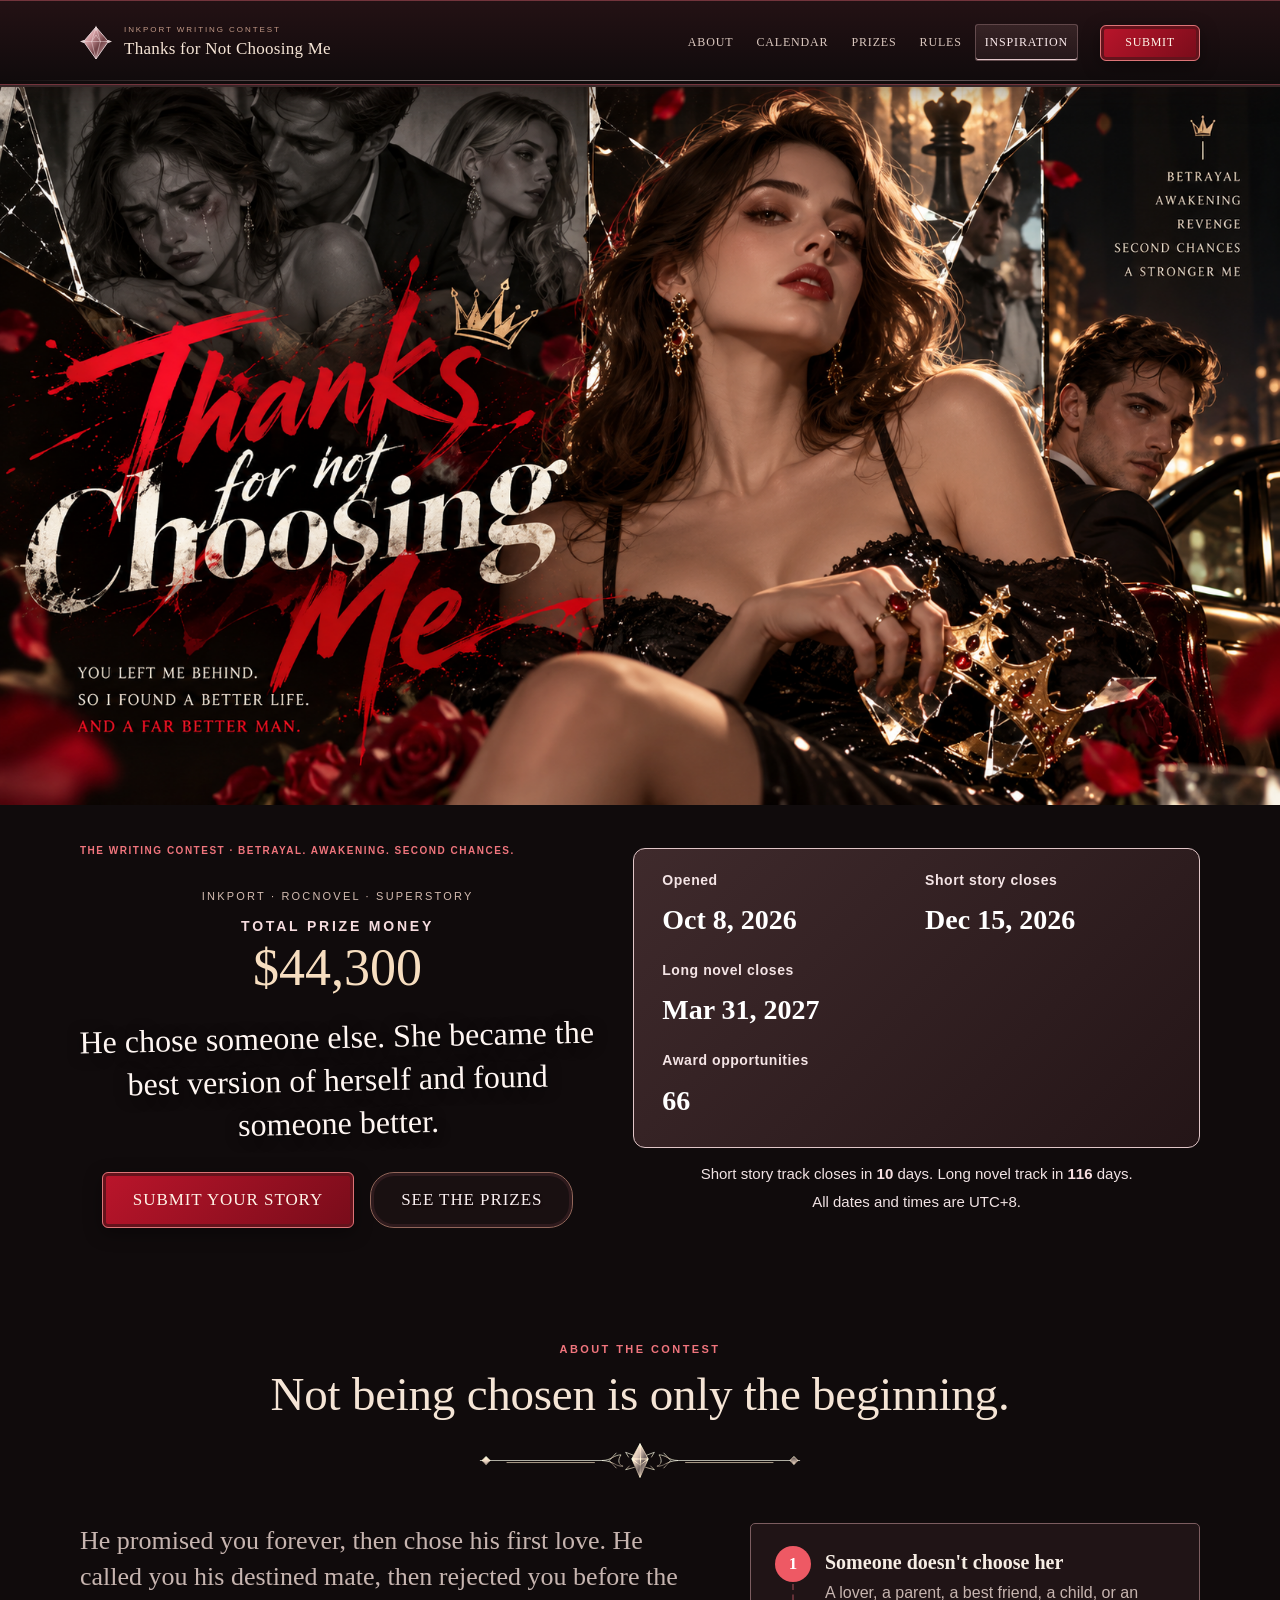
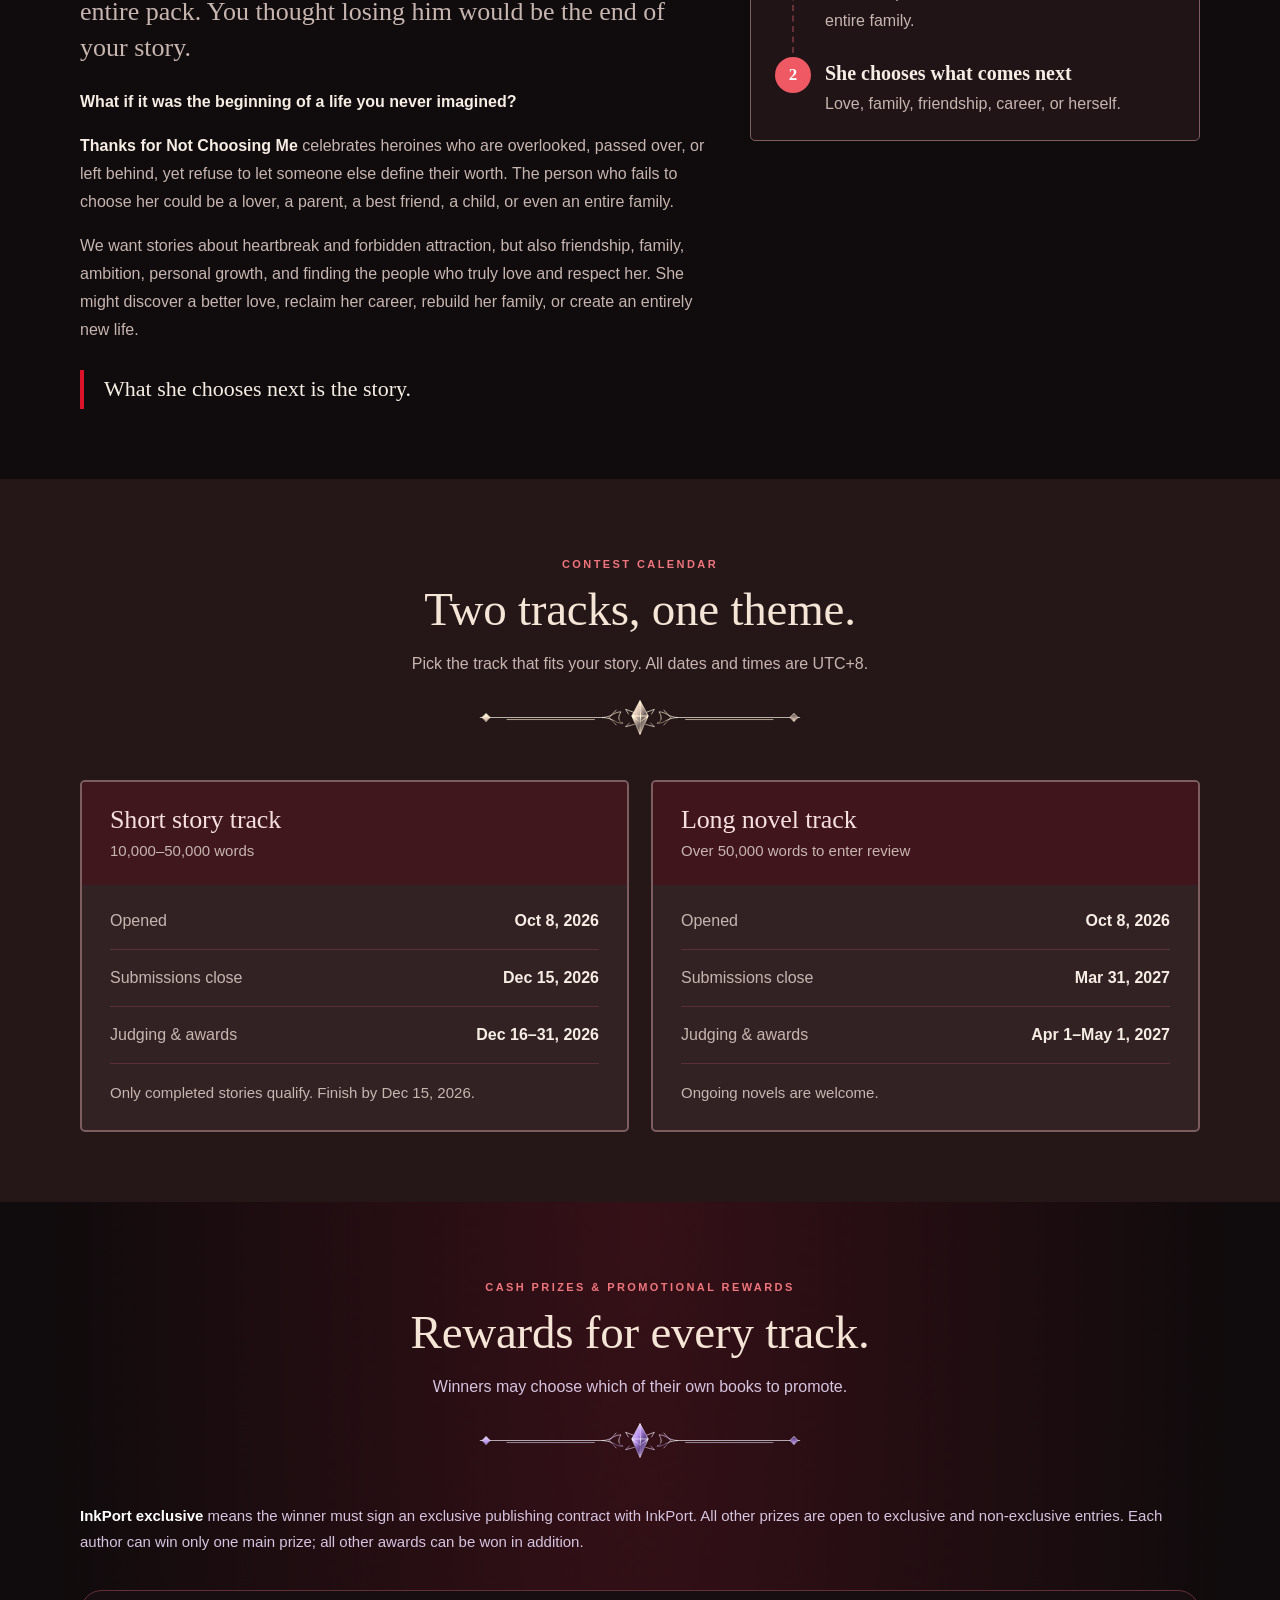
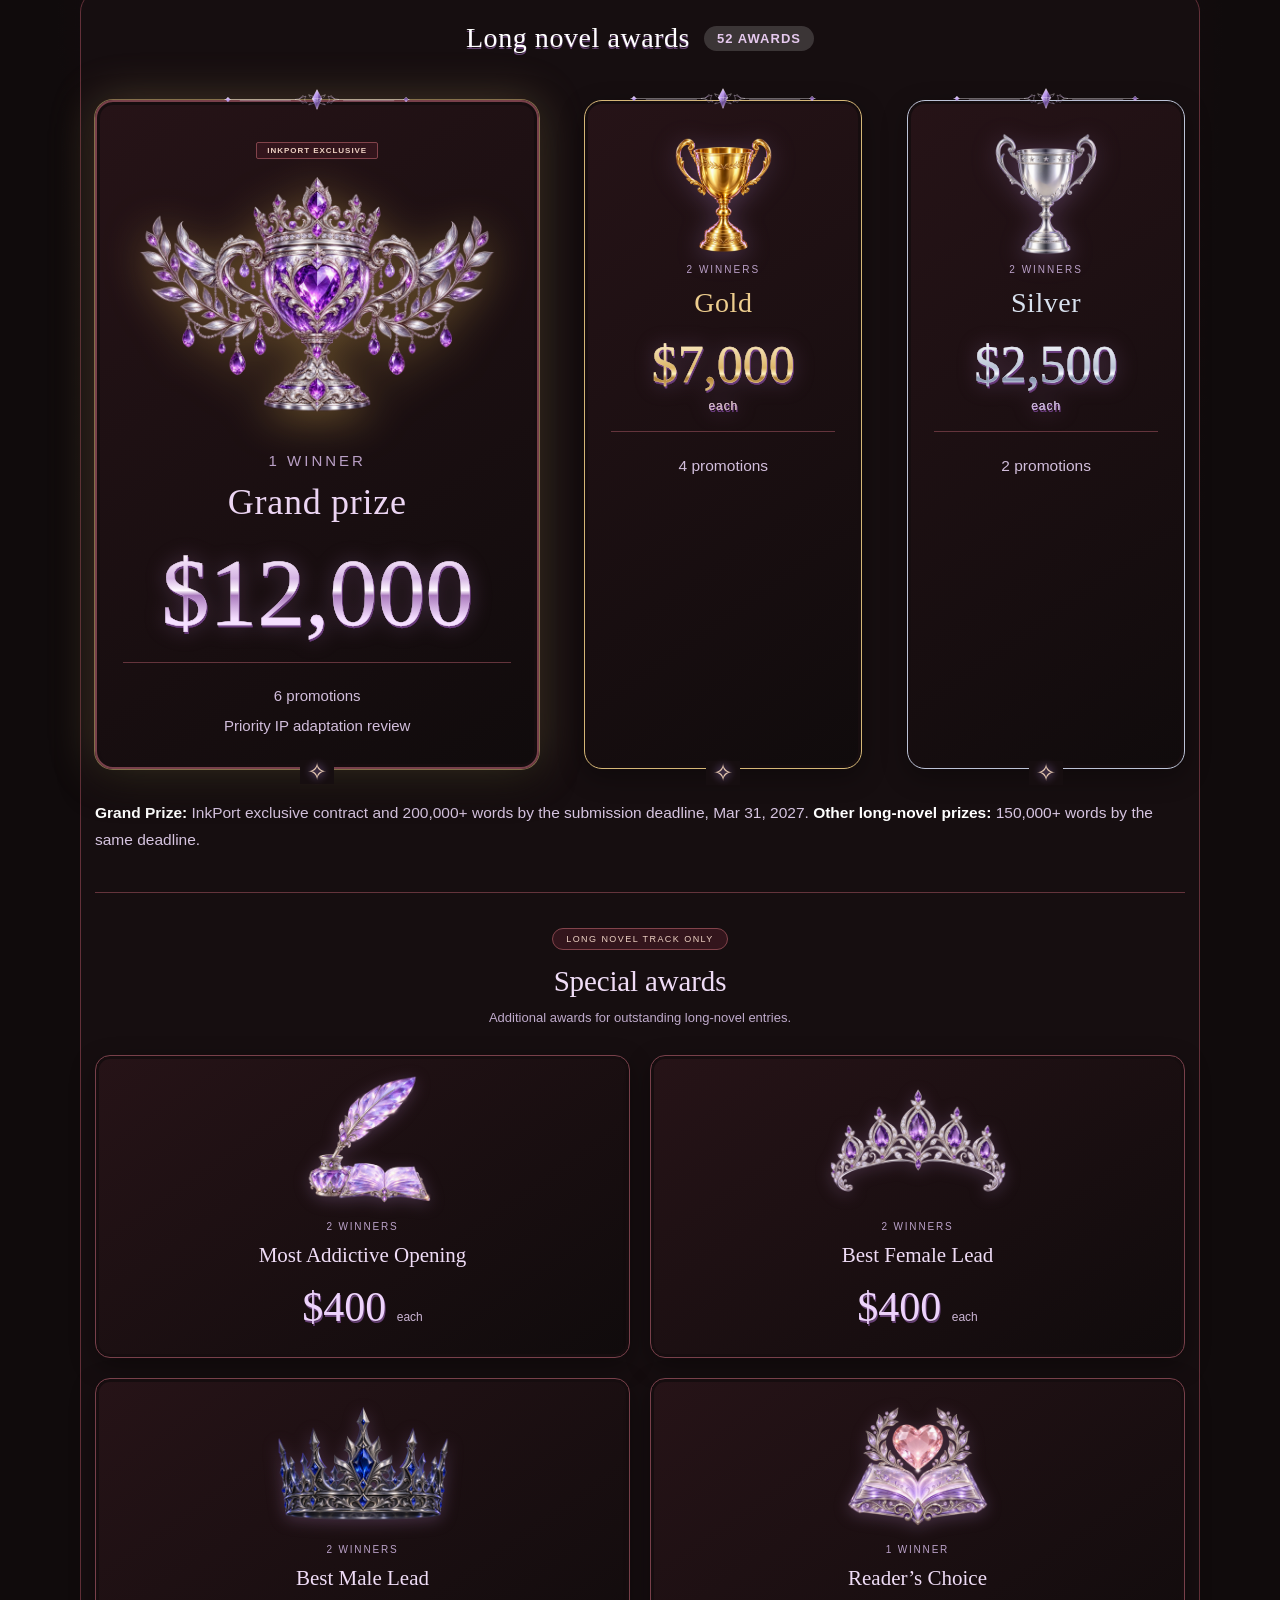
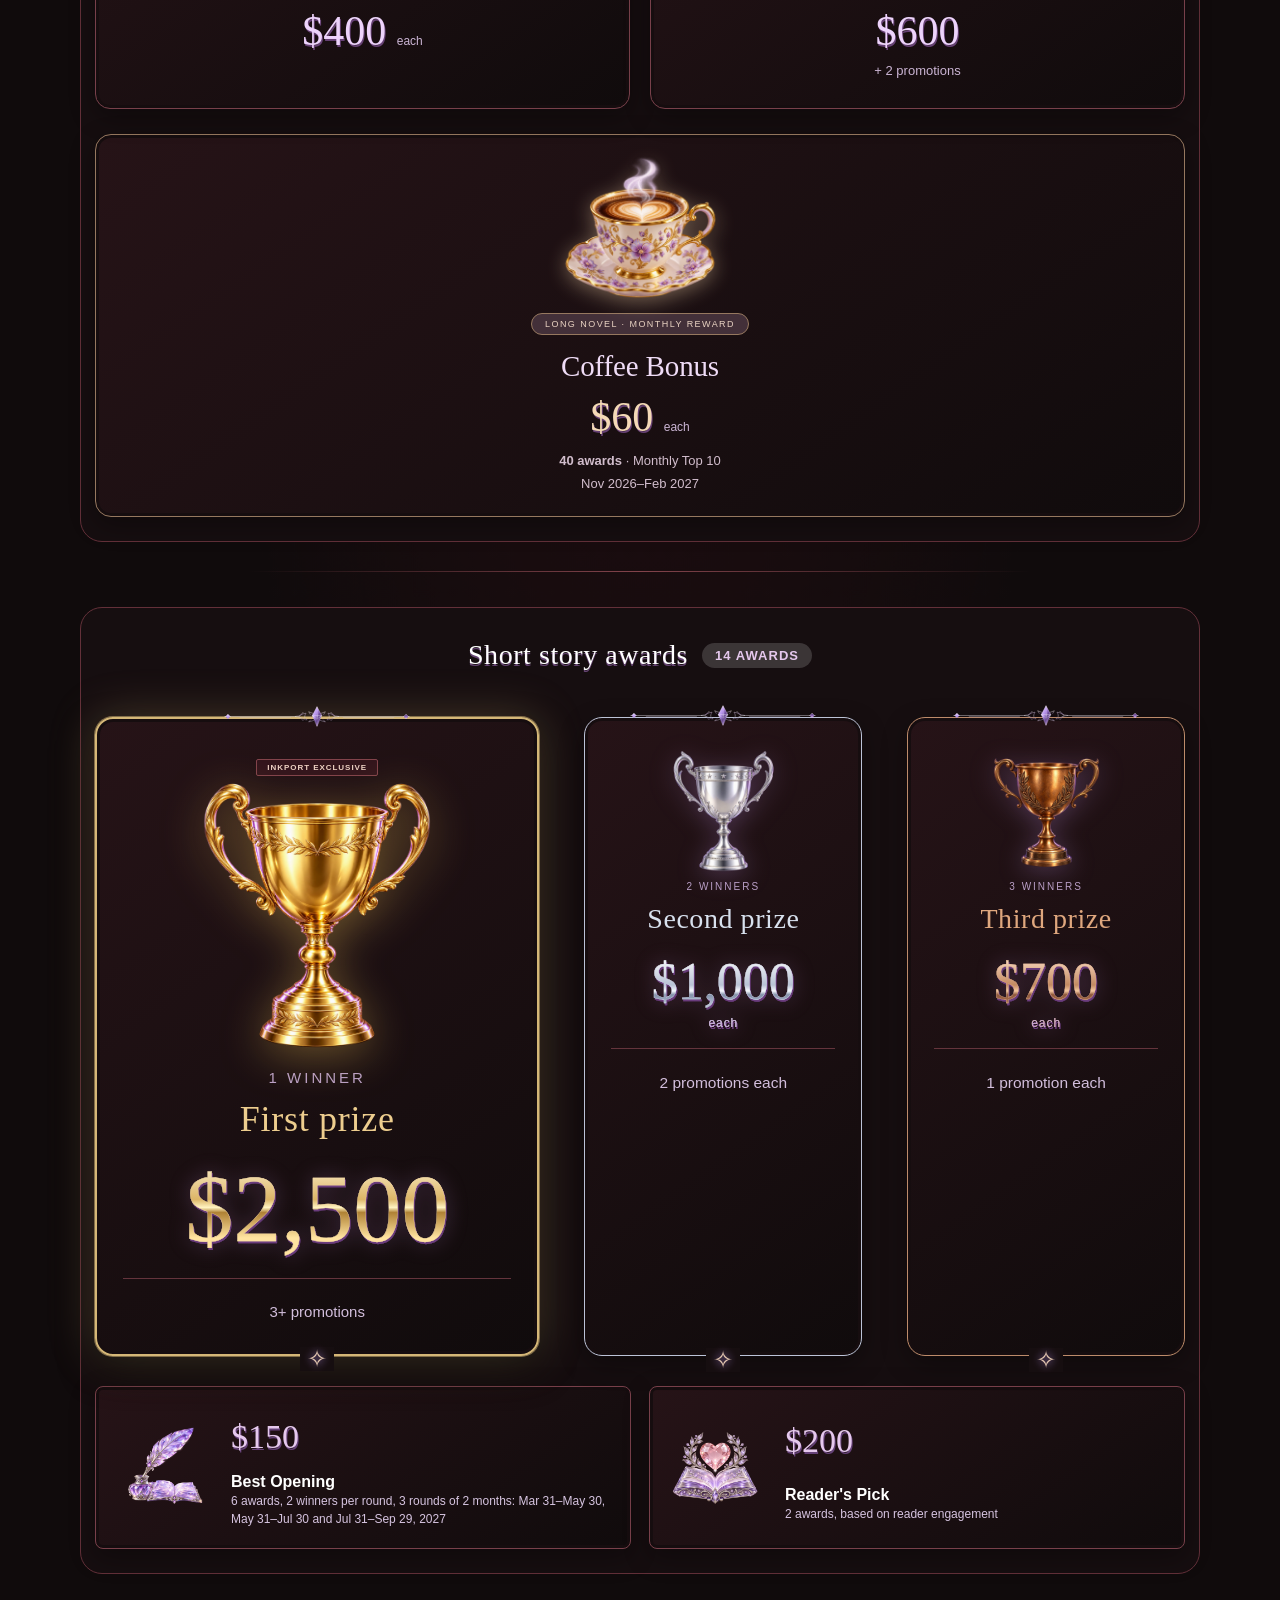
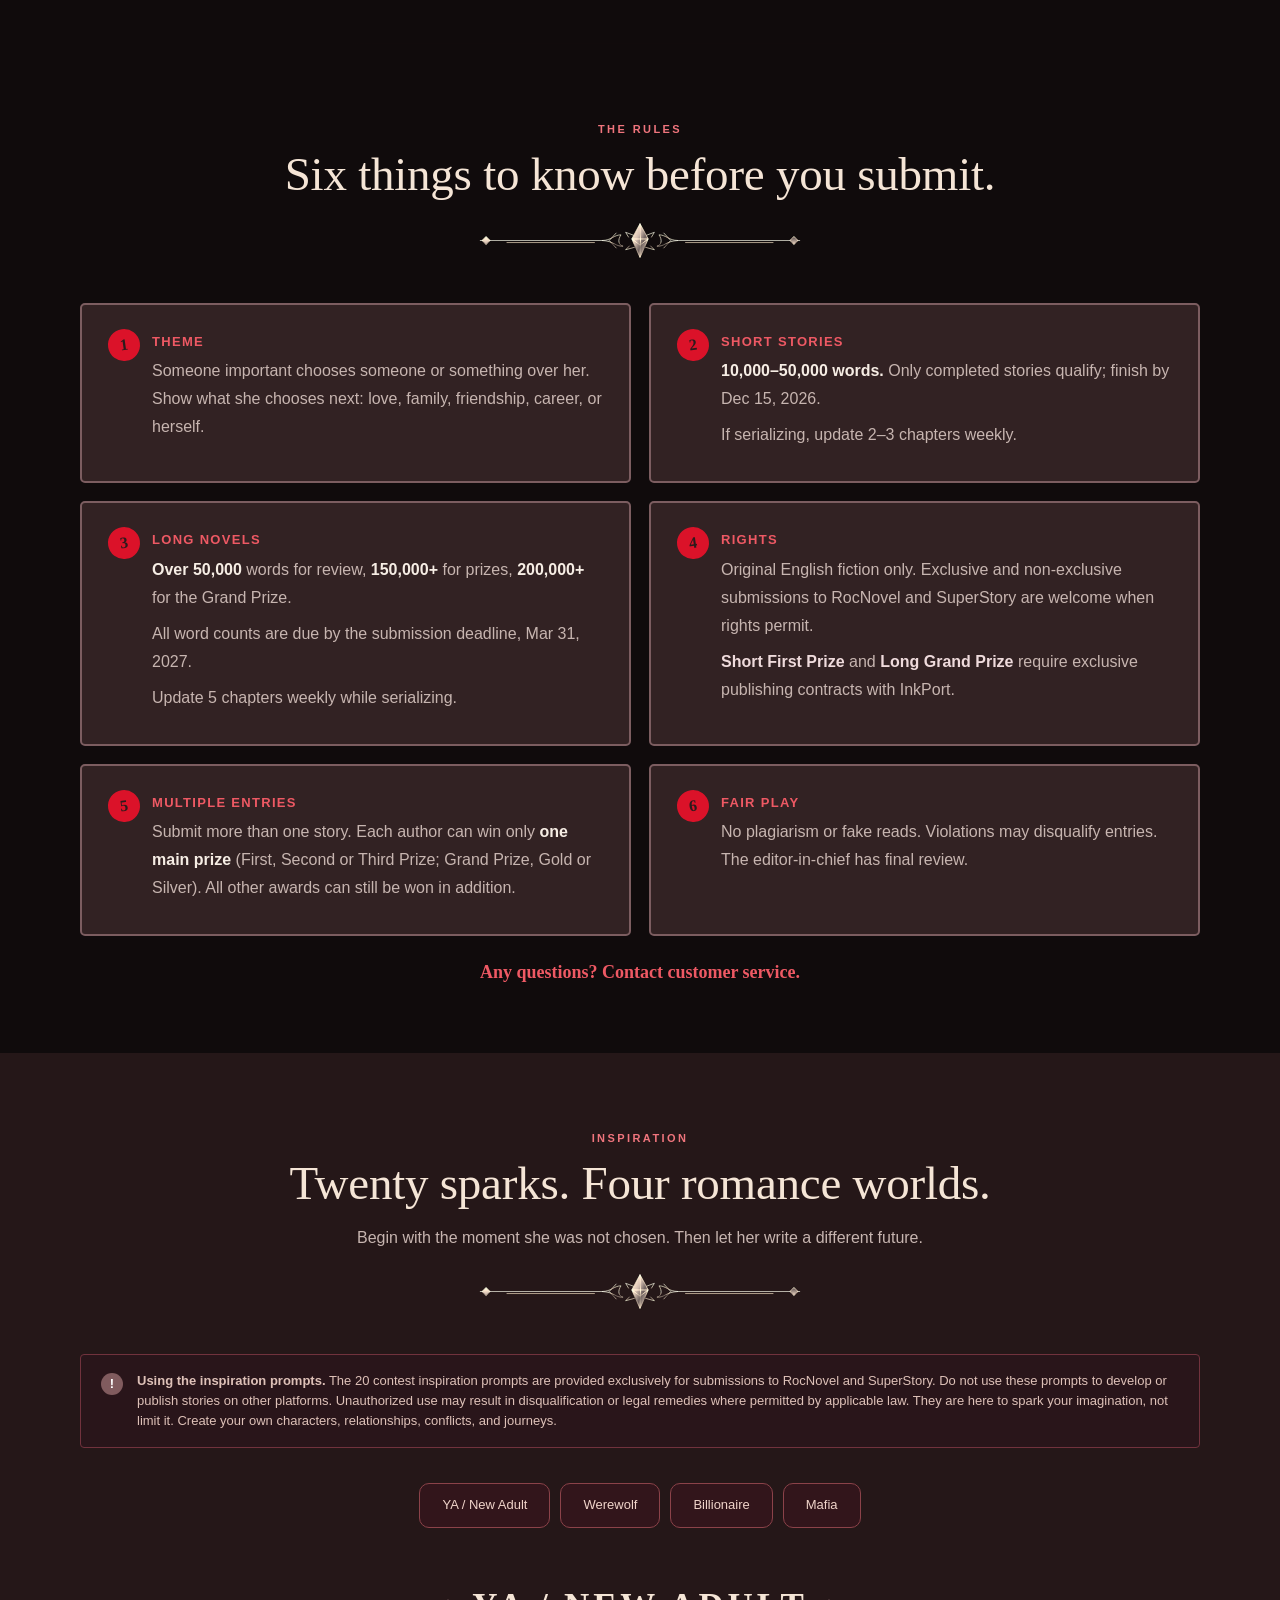
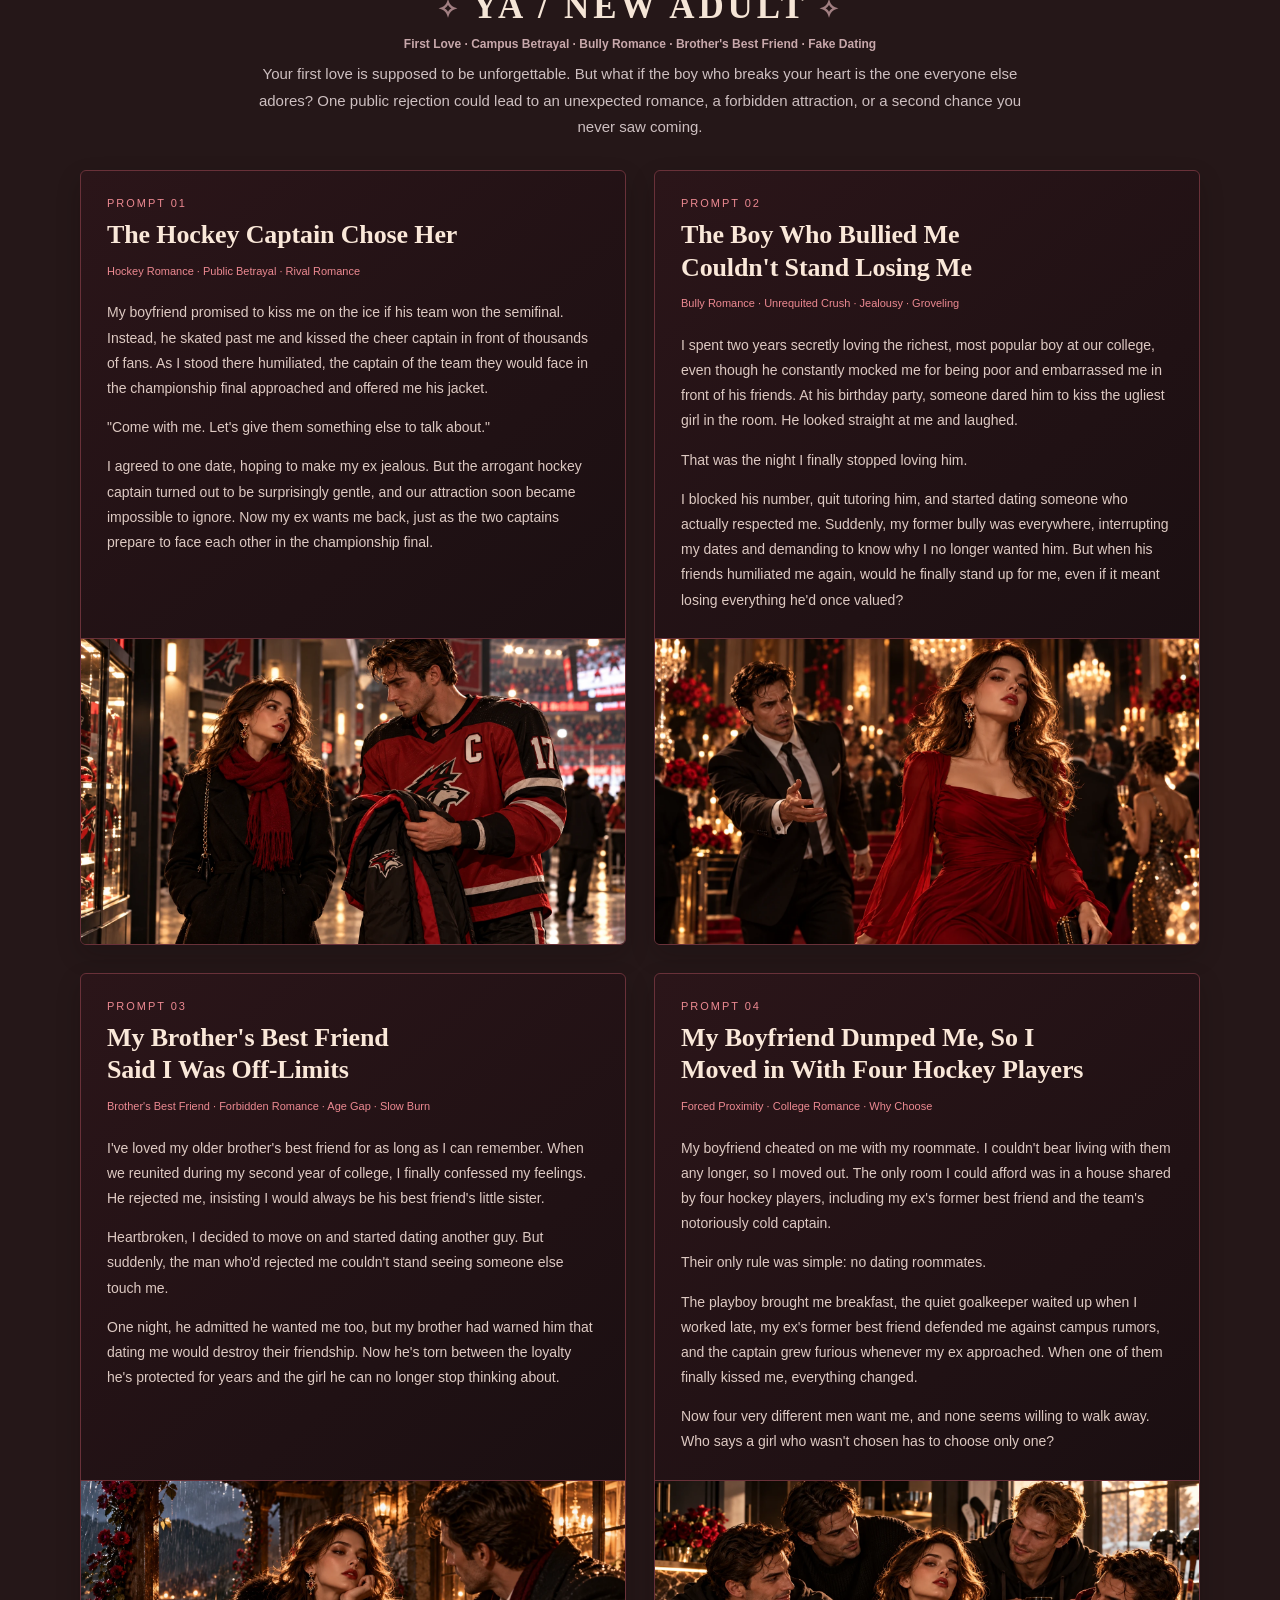
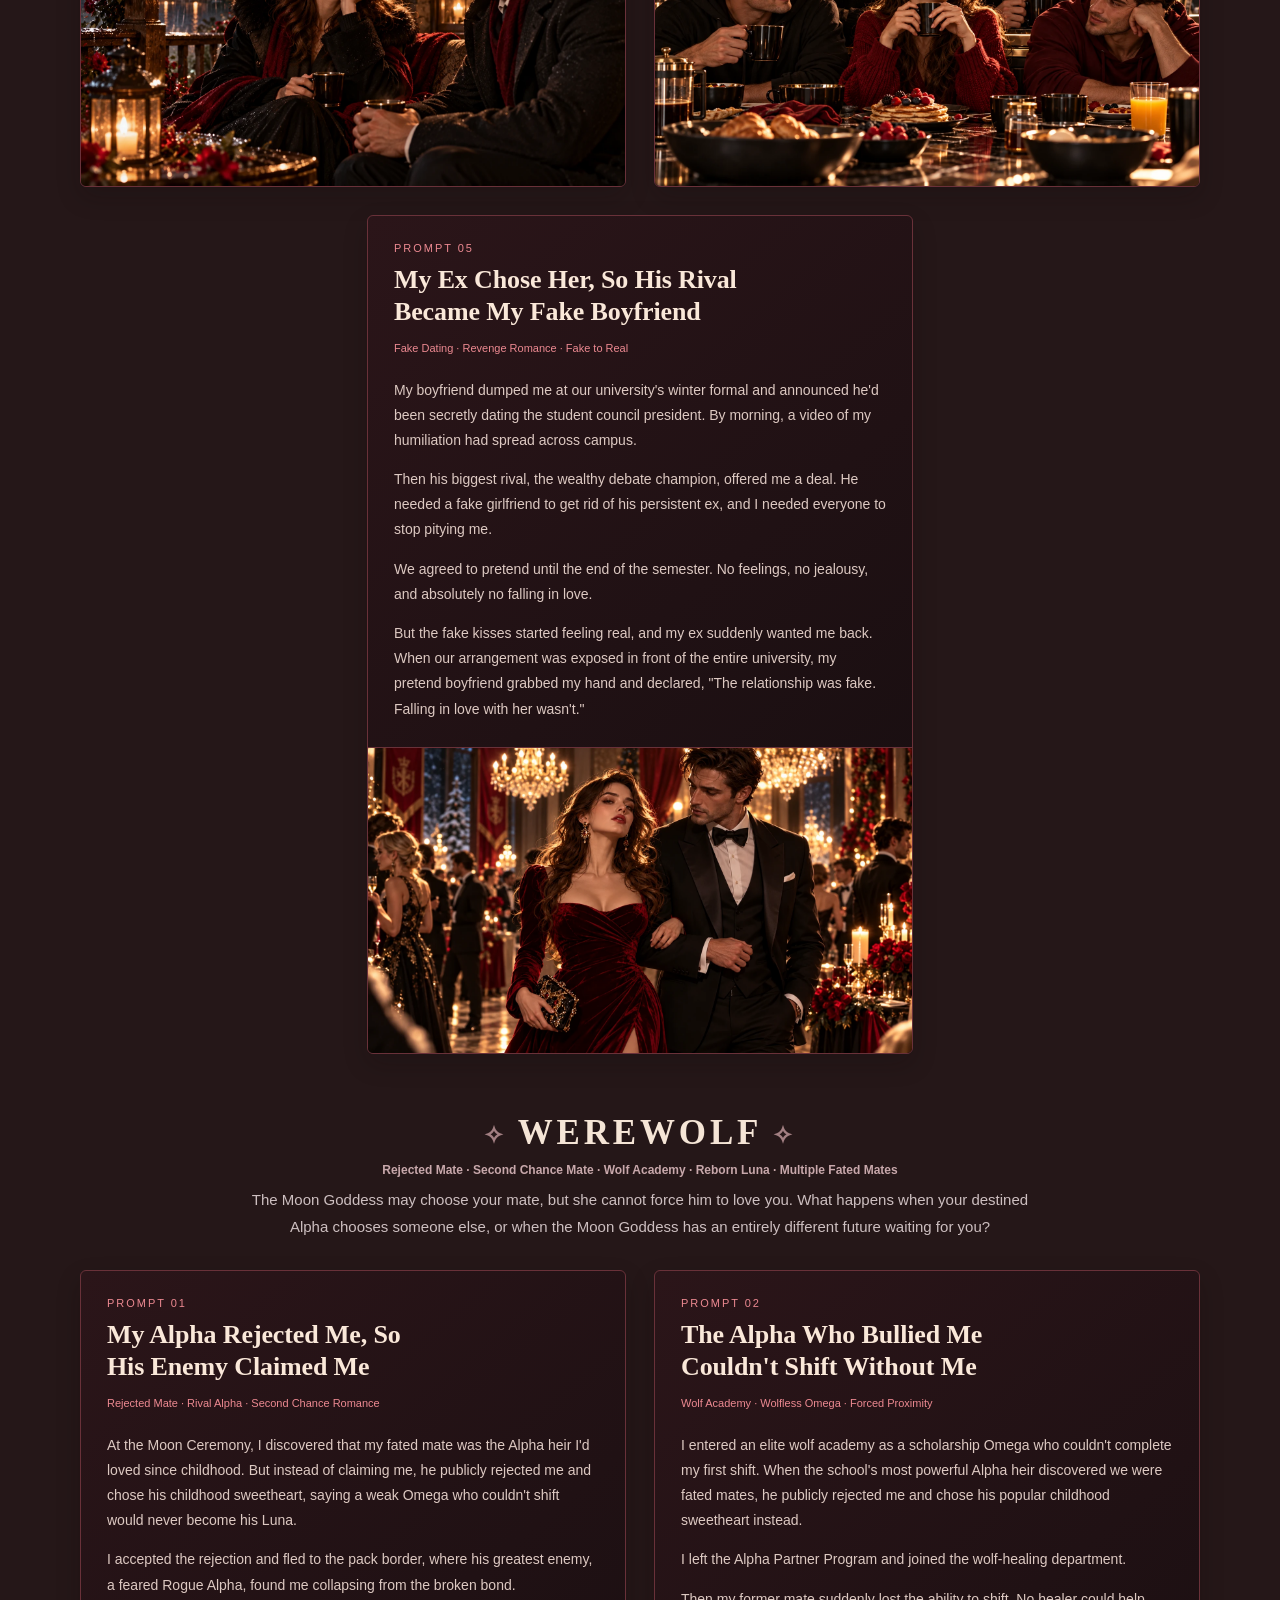
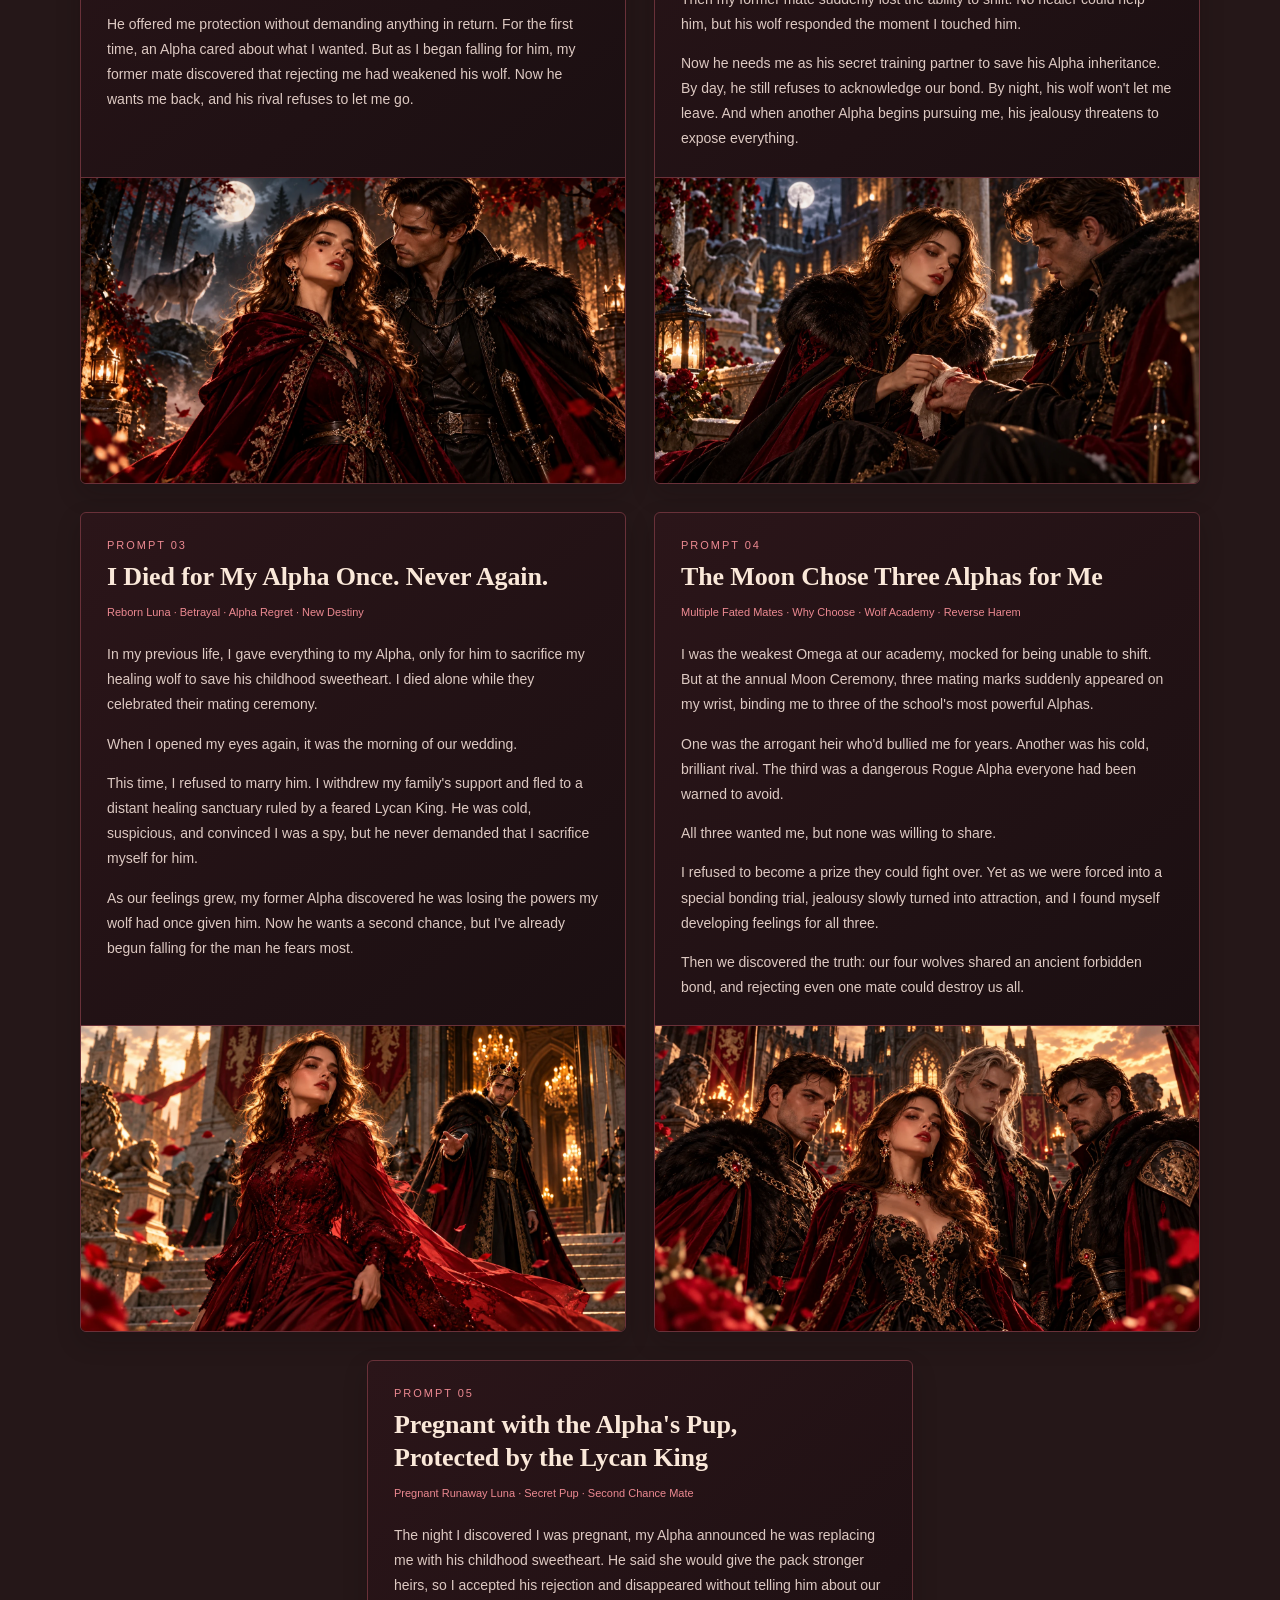
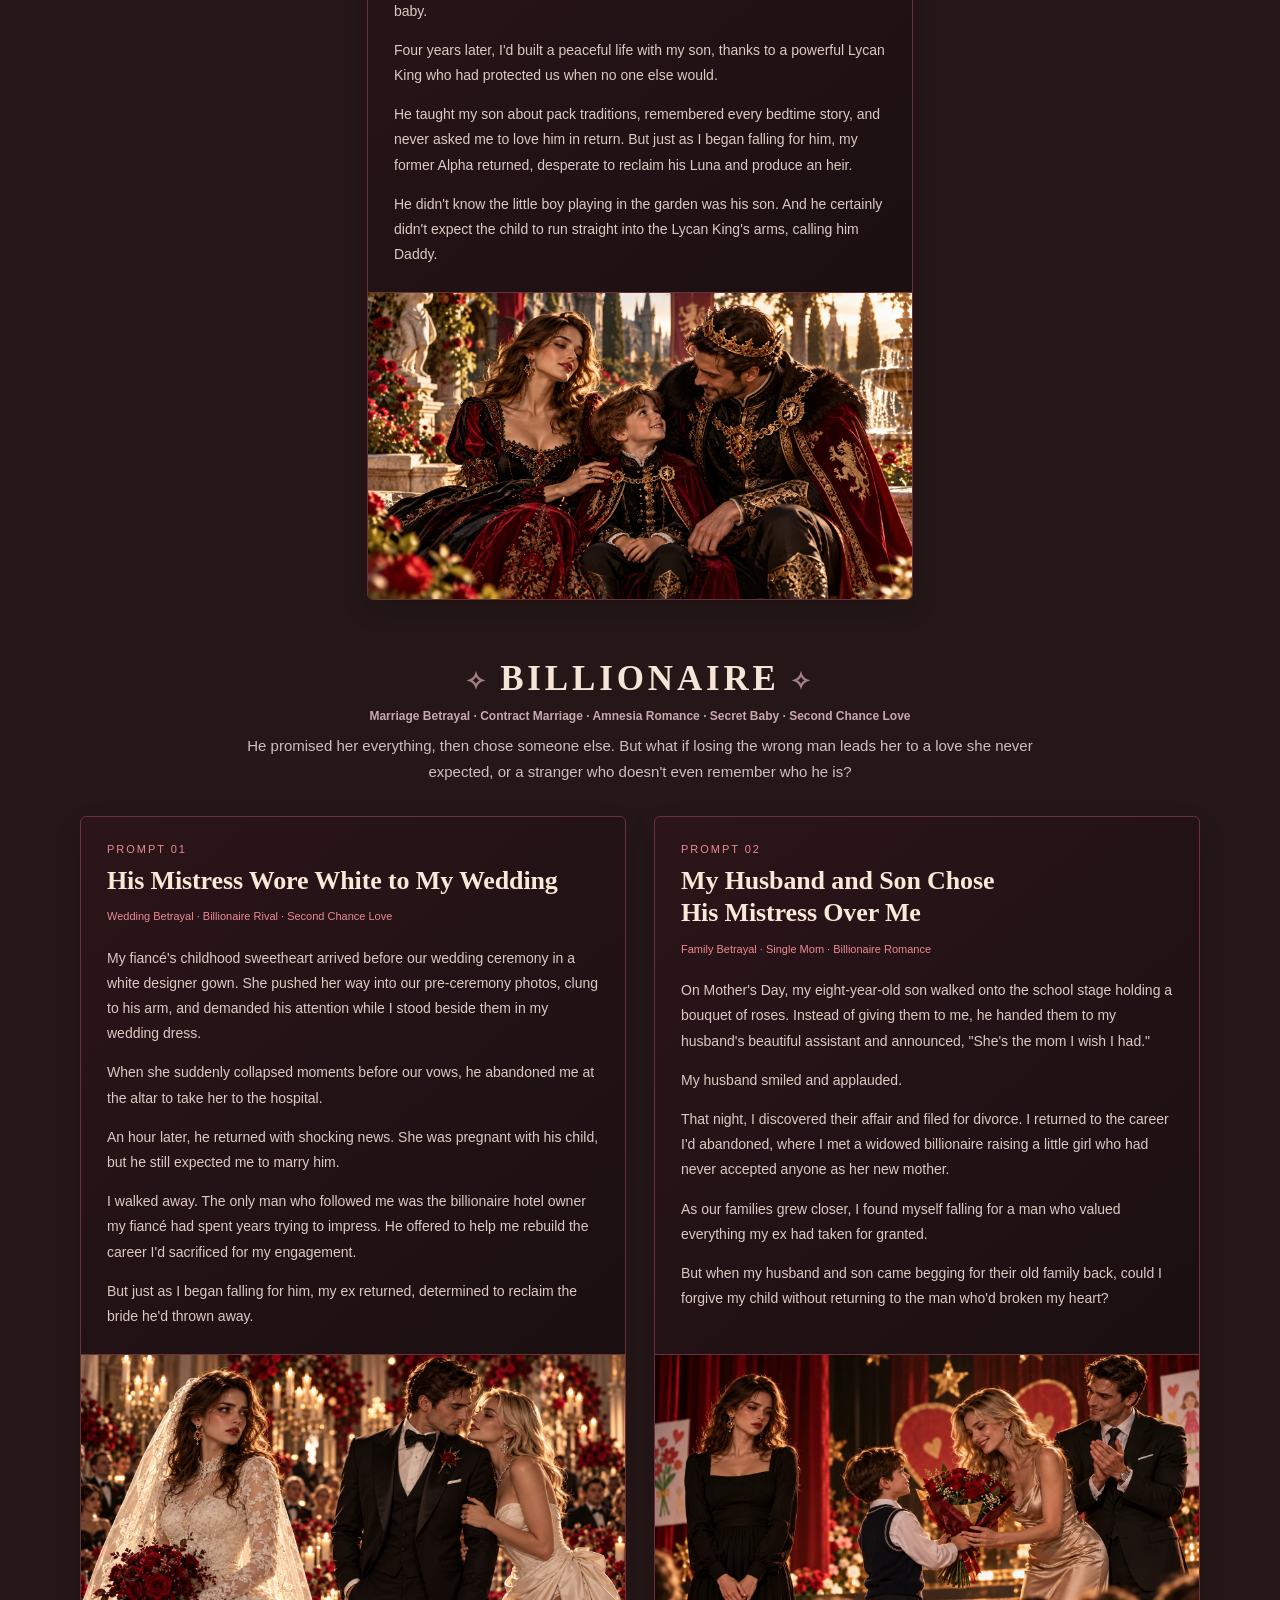
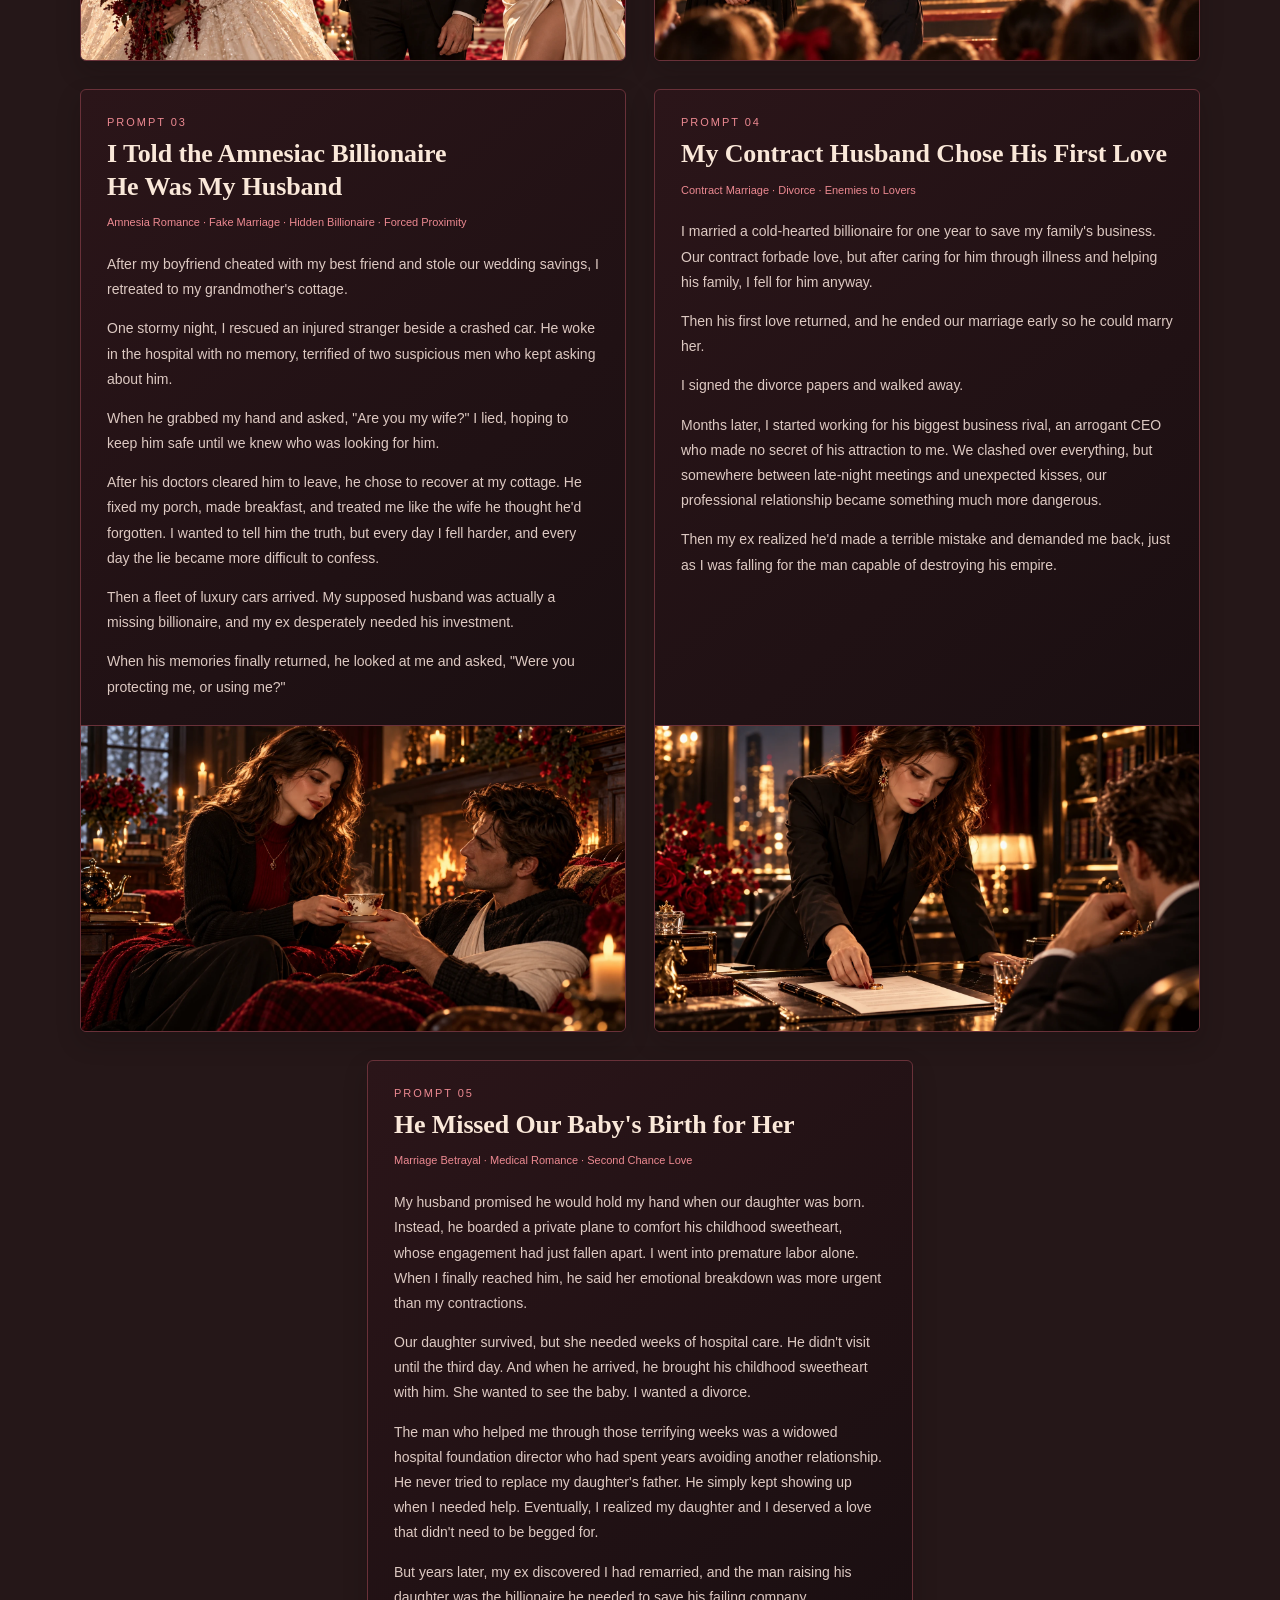
==== index.html @ e720cbce "Larger slogan, total prize money, higher-contrast top box, bigger top-prize trophies, notice moved t" ====
<!doctype html>
<html lang="en">
<head>
<meta charset="utf-8">
<meta name="viewport" content="width=device-width, initial-scale=1, viewport-fit=cover">
<title>Thanks for Not Choosing Me</title>
<meta name="description" content="Rules, calendar, prizes and 20 story prompts for the InkPort, RocNovel and SuperStory writing contest.">
<link rel="preconnect" href="https://fonts.googleapis.com">
<link rel="preconnect" href="https://fonts.gstatic.com" crossorigin>
<link href="https://fonts.googleapis.com/css2?family=Fraunces:opsz,wght@9..144,600;9..144,700&family=Gabarito:wght@500;600;700;800&family=Figtree:wght@400;500;600;700&display=swap" rel="stylesheet">
<style>
[hidden]{display:none!important}
img{max-width:100%}

/* Layout: alternating light and purple bands. Purple for hero, prizes and the closing call;
   white cards with soft shadows on light bands. Rounded display sans, one pink highlight colour. */
:root{
  --bg:#fdf5f6; --surface:#ffffff; --fg:#422528; --muted:#886c6e; --line:#f1e1e2; --soft:#faeaeb; --card-border:#f7d9dc; --blob1:rgba(255,140,205,.30); --blob2:rgba(140,100,255,.20);
  --accent:#d15c67; --accent-fg:#ffffff; --accent-soft:#fbeced;
  --pop:#e68891; --pop-soft:#fbedee; --pop-fg:#783238; --pop-line:#f5ced2; --tag:#ba4751; --on-band-pop:#f2c0c5;
  --band:#b44b55; --band-2:#d86a74; --on-band:#ffffff; --on-band-muted:#f7dcde;
  --shadow:0 6px 0 #f7d7da,0 24px 32px -24px rgba(109,61,240,.5);
  --serif:'Fraunces',Georgia,'Times New Roman',serif;
  --display:'Gabarito','Figtree',system-ui,-apple-system,'Segoe UI',sans-serif;
  --body:'Figtree',system-ui,-apple-system,'Segoe UI',Roboto,sans-serif;
}
@media (prefers-color-scheme: dark){:root:not([data-theme="light"]){
  --bg:#39171a; --surface:#55272b; --fg:#fdf4f5; --muted:#ddb9bd; --line:rgba(255,255,255,.12);
  --accent:#f1bdc2; --accent-fg:#42171b; --accent-soft:#70363b;
  --pop-soft:#5b2d31; --pop-fg:#f4cdd0; --pop-line:#7a3f44;
  --band:#ab3f49; --band-2:#d55f69; --soft:#522024; --card-border:rgba(255,255,255,.1); --blob1:rgba(255,90,190,.12); --blob2:rgba(120,80,255,.22); --shadow:0 16px 36px -18px rgba(255,90,190,.28); color-scheme:dark}}
:root[data-theme="dark"]{
  --bg:#39171a; --surface:#55272b; --fg:#fdf4f5; --muted:#ddb9bd; --line:rgba(255,255,255,.12);
  --accent:#f1bdc2; --accent-fg:#42171b; --accent-soft:#70363b;
  --pop-soft:#5b2d31; --pop-fg:#f4cdd0; --pop-line:#7a3f44;
  --band:#ab3f49; --band-2:#d55f69; --soft:#522024; --card-border:rgba(255,255,255,.1); --blob1:rgba(255,90,190,.12); --blob2:rgba(120,80,255,.22); --shadow:0 16px 36px -18px rgba(255,90,190,.28); color-scheme:dark}

*{box-sizing:border-box}
html{scroll-behavior:smooth;scroll-padding-top:72px;background:var(--bg)}
body{margin:0;background-color:var(--bg);background-image:radial-gradient(640px 460px at 0% 16%,var(--blob1),transparent 70%),radial-gradient(560px 460px at 100% 52%,var(--blob2),transparent 70%);background-repeat:no-repeat;color:var(--fg);font-family:var(--body);font-size:17px;line-height:1.65;-webkit-font-smoothing:antialiased;overflow-x:hidden}
body::before{content:"";position:fixed;inset:0 0 auto;height:env(safe-area-inset-top,0px);z-index:60;background:var(--bg)}
a{color:inherit}
.wrap{width:100%;max-width:1040px;margin-inline:auto;padding-left:max(20px,env(safe-area-inset-left,0px));padding-right:max(20px,env(safe-area-inset-right,0px));position:relative;z-index:1}
h1,h2,h3,h4{font-family:var(--display);font-weight:700;line-height:1.1;margin:0;text-wrap:balance;letter-spacing:-.005em}
p{margin:0 0 1em}
em{font-style:normal}
@media(prefers-reduced-motion:reduce){html{scroll-behavior:auto}}
:focus-visible{outline:2px solid var(--pop);outline-offset:3px;border-radius:4px}

/* bands */
.band{position:relative;overflow:hidden;color:var(--on-band);background-color:var(--band);
  background-image:radial-gradient(520px 300px at 88% 8%,rgba(255,111,174,.38),transparent 70%),linear-gradient(rgba(255,255,255,.055) 1px,transparent 1px),linear-gradient(90deg,rgba(255,255,255,.055) 1px,transparent 1px),linear-gradient(180deg,var(--band-2),var(--band) 70%);
  background-size:100% 100%,36px 36px,36px 36px,100% 100%}
.band .kicker{color:var(--on-band-pop);background:rgba(255,255,255,.14)}
.band .head p{color:var(--on-band-muted)}
.curve-b::after,.curve-t::before{content:"";position:absolute;left:-5%;right:-5%;height:42px;background:var(--bg);z-index:0}
.curve-b::after{bottom:-1px;border-radius:50% 50% 0 0/100% 100% 0 0}
.curve-t::before{top:-1px;border-radius:0 0 50% 50%/0 0 100% 100%}

section.soft+section.band{margin-top:0}
section.soft{background:var(--soft);margin-top:70px;padding:112px 0 116px;position:relative;overflow:hidden}
.help{margin:26px 0 0;font:700 18px var(--display);color:var(--accent);text-align:center}
.rules li:hover,.prompt:hover{transform:translateY(-3px)}
.deco{position:absolute;pointer-events:none;z-index:0}
.deco svg{display:block;width:100%;height:100%}
@media(max-width:820px){.deco.hide-s{display:none}}

/* nav */
.nav{position:sticky;top:env(safe-area-inset-top,0px);z-index:50;background:color-mix(in srgb,var(--surface) 92%,transparent);backdrop-filter:blur(10px);border-bottom:2px solid var(--card-border)}
.navpill{display:flex;align-items:center;gap:4px;height:62px}
.brand{display:flex;align-items:center;gap:9px;font-family:var(--serif);font-weight:700;text-decoration:none;font-size:18px;white-space:nowrap;margin-right:auto;padding-right:12px}
.brand .mk{flex:none;display:grid;place-items:center}
.brand .mk svg{width:20px;height:18px;color:var(--pop);display:block}
.navpill nav{display:flex;gap:2px}
.navpill nav a{text-decoration:none;font-size:14.5px;font-weight:700;color:var(--muted);padding:8px 14px;border-radius:10px;transition:background .15s,color .15s}
.navpill nav a:hover{background:var(--accent-soft);color:var(--accent)}
.navpill nav a.on{background:var(--pop-soft);color:var(--pop-fg)}
.navpill .btn{margin-left:10px;box-shadow:none}
.btn{display:inline-flex;align-items:center;gap:8px;font:700 15.5px var(--body);text-decoration:none;white-space:nowrap;border:1px solid var(--accent);background:var(--accent);color:var(--accent-fg);padding:13px 24px;border-radius:99px;cursor:pointer;transition:transform .15s,filter .15s}
.btn:hover{filter:brightness(1.07);transform:translateY(-1px)}
.btn.sm{padding:8px 18px;font-size:14px}
.btn.pop{background:var(--pop);border-color:var(--pop);color:#321315;box-shadow:0 4px 0 #ab585f}
.btn.pop:hover{transform:translateY(-2px)}
.btn.line{background:transparent;color:var(--on-band);border-color:rgba(255,255,255,.55)}
.btn.line:hover{background:rgba(255,255,255,.12)}
@media(max-width:860px){.navpill nav{display:none}}
@media(max-width:420px){.brand{font-size:15px;gap:7px}}

/* hero */
.hero{padding:70px 0 120px}
.hero .wrap{display:grid;grid-template-columns:minmax(0,1.3fr) minmax(0,1fr);gap:52px;align-items:center}
.kicker{display:inline-block;font-size:12.5px;font-weight:700;letter-spacing:.12em;text-transform:uppercase;color:var(--pop-fg);background:var(--pop-soft);padding:5px 13px;border-radius:99px;margin-bottom:16px}
.hero h1{font-family:var(--serif);font-size:clamp(46px,7.4vw,84px);font-weight:700;line-height:1;letter-spacing:-.02em;text-shadow:0 3px 0 rgba(30,10,90,.35)}
.hero h1 em{font-family:var(--serif);font-weight:800;color:var(--on-band-pop)}
.hero .strap{display:inline-block;rotate:-1.2deg;margin:26px 0 0;padding:10px 20px;border-radius:14px;background:rgba(255,255,255,.14);border:1px solid rgba(255,255,255,.22);font-family:var(--display);font-size:clamp(17px,2.2vw,21px);line-height:1.4;max-width:30em}
.hero .cta{display:flex;gap:12px;flex-wrap:wrap;margin-top:32px}
.glance{border-radius:22px;background:var(--surface);color:var(--fg);padding:8px 26px;box-shadow:0 24px 50px -22px rgba(20,5,70,.65)}
.glance .row{display:flex;justify-content:space-between;gap:16px;padding:14px 0;border-bottom:1px solid var(--line);font-size:15px}
.glance .row:last-child{border:0}
.glance dl{margin:0}
.glance dt{color:var(--muted)}
.glance dd{margin:0;font-weight:700;text-align:right}
.glance .big{font-family:var(--display);font-size:28px;color:var(--accent);font-weight:800}
.count{margin:14px 6px 0;font-size:14px;color:var(--on-band-muted)}
.count b{color:#fff}
@media(max-width:820px){.hero{padding:44px 0 90px}.hero .wrap{grid-template-columns:1fr;gap:34px}}

/* sections */
section{padding:76px 0 0}
section.band{padding:110px 0 120px;margin-top:76px}
.head{margin-bottom:34px;max-width:660px}
.head .kicker{margin-bottom:10px}
.head h2{font-size:clamp(30px,4.6vw,46px);font-weight:700}
.head p{margin:14px 0 0;color:var(--muted)}

/* about */
.about{display:grid;grid-template-columns:minmax(0,1.4fr) minmax(0,1fr);gap:48px}
.about .lede{font-family:var(--display);font-size:clamp(21px,2.9vw,26px);line-height:1.38;margin:0 0 22px}
.about p{color:var(--muted)}
.about p b{color:var(--fg);font-weight:700}
.pull{border-left:4px solid var(--pop);padding:4px 0 4px 20px;margin:26px 0 0;font-family:var(--display);font-size:22px;line-height:1.4;color:var(--fg)!important}
.aside{display:grid;gap:18px;align-content:start}
.aside .box{border:2px solid var(--card-border);background:var(--surface);border-radius:20px;padding:22px 24px;box-shadow:var(--shadow)}
.aside h3{font-family:var(--body);font-size:12.5px;font-weight:700;letter-spacing:.1em;text-transform:uppercase;color:var(--accent);margin:0 0 12px}
.chips{display:flex;flex-wrap:wrap;gap:8px}
.chip{font-size:14.5px;font-weight:700;padding:6px 14px;border-radius:99px;background:var(--accent-soft);color:var(--accent)}
.chip.warm{background:var(--pop-soft);color:var(--pop-fg)}
.moves{padding:26px 26px 22px}
.move{display:grid;grid-template-columns:36px minmax(0,1fr);gap:14px;position:relative;padding-bottom:22px}
.move:last-child{padding-bottom:0}
.move:not(:last-child)::before{content:"";position:absolute;left:17px;top:38px;bottom:4px;border-left:2px dashed var(--card-border)}
.mn{width:36px;height:36px;border-radius:50%;background:var(--accent);color:var(--accent-fg);display:grid;place-items:center;font:800 17px var(--display)}
.move h3{font-family:var(--display);font-size:20px;font-weight:700;letter-spacing:0;text-transform:none;color:var(--fg);margin:5px 0 6px}
.move p{margin:0;color:var(--muted);font-size:16px}
.notice{margin-top:36px;display:flex;gap:14px;border:1.5px solid var(--pop);background:var(--pop-soft);color:var(--pop-fg);border-radius:16px;padding:16px 20px;font-size:15px;line-height:1.55}
.notice b{font-weight:700}
.notice .ic{flex:none;width:22px;height:22px;border-radius:50%;background:var(--pop);color:#321315;display:grid;place-items:center;font-weight:800;font-size:13px;margin-top:2px}
@media(max-width:820px){.about{grid-template-columns:1fr;gap:30px}}

/* calendar */
.tracks{display:grid;grid-template-columns:1fr 1fr;gap:22px}
.track{border:2px solid var(--card-border);border-radius:22px;background:var(--surface);box-shadow:var(--shadow);overflow:hidden}
.track .th{padding:24px 28px 20px;background:var(--accent-soft)}
.track.long .th{background:var(--pop-soft)}
.track h3{font-size:26px;font-weight:700}
.track .len{margin:4px 0 0;font-size:15px;color:var(--muted)}
.track .in{padding:8px 28px 24px}
.when{list-style:none;margin:0;padding:0}
.when li{display:flex;justify-content:space-between;gap:16px;padding:14px 0;border-bottom:1px solid var(--line);font-size:16px}
.when span{color:var(--muted)}
.when b{font-weight:700;text-align:right}
.track .note{margin:16px 0 0;font-size:15px;color:var(--muted)}
@media(max-width:760px){.tracks{grid-template-columns:1fr}}

/* prizes (on band) */
.tabs{display:flex;gap:8px;flex-wrap:wrap;margin-bottom:28px}
.tabs button{font:600 15.5px var(--body);color:var(--on-band);background:rgba(255,255,255,.13);border:0;padding:10px 20px;border-radius:99px;cursor:pointer;transition:background .15s}
.tabs button:hover{background:rgba(255,255,255,.24)}
.tabs button[aria-selected=true]{background:#fff;color:var(--band)}
.panel[hidden]{display:none}
.pz{display:grid;grid-template-columns:repeat(3,1fr);gap:16px;align-items:stretch}
.pc{background:var(--surface);color:var(--fg);border-radius:22px;padding:26px 24px 24px;box-shadow:0 20px 40px -22px rgba(20,5,70,.7);position:relative;display:flex;flex-direction:column}
.pc.top{border:3px solid var(--pop);background:var(--surface)}
.pc .rk{font-size:12px;font-weight:700;letter-spacing:.12em;text-transform:uppercase;color:var(--muted)}
.pc h4{font-size:24px;font-weight:700;margin:4px 0 10px}
.pc .amt{font-family:var(--display);font-weight:800;font-size:clamp(36px,5vw,50px);line-height:1;color:var(--accent)}
.pc .amt small{display:block;font:500 14px var(--body);color:var(--muted);margin-top:6px}
.pc ul{list-style:none;margin:18px 0 0;padding:16px 0 0;border-top:1px solid var(--line);display:grid;gap:4px;font-size:15.5px}
.tag{display:inline-block;font:700 10.5px var(--body);letter-spacing:.1em;background:var(--tag);color:#fff;border-radius:99px;padding:3px 10px;vertical-align:middle}
.pc .tag{position:absolute;right:16px;top:16px}
.exnote{margin:0 0 6px;font-size:15px;color:var(--on-band-muted)}
.exnote b{color:#fff}
.minor{display:grid;grid-template-columns:1fr 1fr;gap:16px;margin-top:16px}
.minor div{background:rgba(255,255,255,.12);border:1px solid rgba(255,255,255,.2);border-radius:18px;padding:16px 20px;display:flex;gap:16px;align-items:center}
.minor b{font-family:var(--display);font-weight:800;font-size:30px;color:var(--on-band-pop);min-width:84px}
.minor span{font-size:15px;color:var(--on-band-muted);line-height:1.45}
.minor strong{color:#fff;font-weight:700;display:block;font-size:16px}
.subnote{margin:20px 0 0;font-size:15.5px;color:var(--on-band-muted)}
.subnote b{color:#fff}
.scroll{overflow-x:auto;background:var(--surface);color:var(--fg);border-radius:22px;box-shadow:0 20px 40px -22px rgba(20,5,70,.7)}
table{width:100%;border-collapse:collapse;font-size:16px;min-width:540px}
th{font-size:12px;letter-spacing:.1em;text-transform:uppercase;color:var(--muted);font-weight:700;text-align:left;padding:18px 16px 12px 24px}
td{padding:16px 16px 16px 24px;border-top:1px solid var(--line)}
td.aw{font-family:var(--display);font-size:20px;font-weight:700}
td.cash{font-family:var(--display);font-size:22px;color:var(--accent);font-weight:700;white-space:nowrap}
td.cash small{font:400 14px var(--body);color:var(--muted)}
@media(max-width:820px){.pz{grid-template-columns:1fr}.minor{grid-template-columns:1fr}}

.sub{display:flex;align-items:center;gap:14px;flex-wrap:wrap;margin:44px 0 20px}
.sub h3{font-size:clamp(26px,3.6vw,34px);font-weight:800;color:#fff}
.sub .cnt{font:700 13px var(--body);letter-spacing:.08em;text-transform:uppercase;background:rgba(255,255,255,.16);border-radius:99px;padding:5px 13px;color:var(--on-band-pop)}
.mh{font:700 20px var(--display);color:#fff;margin:34px 0 14px}
/* rules */
.rules{list-style:none;margin:0;padding:0;display:grid;grid-template-columns:1fr 1fr;gap:18px}
.rules li{border:2px solid var(--card-border);transition:transform .2s;background:var(--surface);border-radius:22px;padding:24px 26px;box-shadow:var(--shadow);display:grid;grid-template-columns:38px minmax(0,1fr);gap:0 6px}
.rules .n{width:32px;height:32px;border-radius:50%;background:var(--pop);color:#321315;rotate:-8deg;display:grid;place-items:center;font-family:var(--display);font-weight:700;font-size:16px}
.rules h3{font-family:var(--body);font-size:13px;font-weight:700;letter-spacing:.1em;text-transform:uppercase;margin:6px 0 8px;color:var(--accent)}
.rules p{margin:0 0 8px;color:var(--muted);font-size:16px}
.rules p b{color:var(--fg);font-weight:700}
.rules strong{color:var(--fg);font-weight:700;background:linear-gradient(transparent 62%,var(--pop-line) 62%)}
@media(max-width:760px){.rules{grid-template-columns:1fr}}

/* inspiration */
.gtags{font-size:14px;color:var(--accent);font-weight:700;margin:0 0 6px}
.gdesc{max-width:700px;margin:0 0 20px;color:var(--muted)}
.tabs.lite button{color:var(--accent);background:var(--accent-soft)}
.tabs.lite button:hover{background:var(--accent-soft);filter:brightness(.97)}
.tabs.lite button[aria-selected=true]{background:var(--accent);color:var(--accent-fg)}
.prompt{border:2px solid var(--card-border);background:var(--surface);border-radius:20px;box-shadow:var(--shadow)}
.prompt button.hd{width:100%;display:grid;grid-template-columns:44px minmax(0,1fr) 24px;gap:8px;align-items:start;text-align:left;background:none;border:0;color:inherit;cursor:pointer;padding:20px 24px;font-family:inherit}
.prompt .pn{font-family:var(--display);font-weight:700;color:var(--accent);font-size:18px;line-height:1.35}
.prompt h4{font-size:clamp(19px,2.5vw,23px);line-height:1.25;font-weight:700}
.prompt .pt{display:block;margin-top:5px;font-size:13.5px;color:var(--muted);line-height:1.4}
.prompt .chev{width:11px;height:11px;border-right:2px solid var(--accent);border-bottom:2px solid var(--accent);rotate:45deg;margin-top:9px;transition:rotate .2s}
.prompt.open .chev{rotate:225deg;margin-top:15px}
.prompt .body{display:none;padding:0 28px 24px 76px;max-width:760px}
.prompt.open .body{display:block}
.prompt .body p{opacity:.9}
.prompt button.hd:hover h4{color:var(--accent)}
@media(max-width:560px){.prompt button.hd{grid-template-columns:32px minmax(0,1fr) 20px;padding:18px}.prompt .body{padding:0 18px 22px 18px}}

.genre{margin-top:52px}
.ghead{max-width:720px;margin-bottom:22px}
.ghead h3{font-size:clamp(28px,4vw,38px);font-weight:800}
.ghead .gt{margin:8px 0 6px;font-size:14px;font-weight:700;color:var(--accent)}
.ghead .gd{margin:0;color:var(--muted)}
.prompts{display:grid;grid-template-columns:1fr 1fr;gap:16px;align-items:start}
.prompt{padding:24px 26px 14px}
.prompt .pn{font:800 12.5px var(--display);letter-spacing:.12em;text-transform:uppercase;color:var(--accent)}
.prompt h4{font-size:22px;line-height:1.2;margin:6px 0 6px}
.prompt .pt{margin:0 0 14px;font-size:13.5px;color:var(--muted);line-height:1.45}
.prompt p{font-size:15.5px;color:var(--fg)}
@media(max-width:820px){.prompts{grid-template-columns:1fr}}
/* partner + close */
.partner{border:2px solid var(--card-border);background:var(--surface);border-radius:22px;box-shadow:var(--shadow);padding:28px 32px;margin-top:76px}
.partner h3{font-size:25px;margin-bottom:6px;font-weight:700}
.partner p{margin:0;color:var(--muted)}
.logos{display:grid;grid-template-columns:repeat(3,1fr);gap:14px;margin-bottom:26px}
.logo{display:grid;place-items:center;height:92px;padding:14px 22px;border-radius:18px;background:#b44b55}
.logo.light{background:#fff;border:2px solid var(--card-border)}
.logo img{display:block;width:auto;height:auto;max-height:60px;max-width:100%}
@media(max-width:680px){.partner{padding:22px}.logos{grid-template-columns:1fr}.logo{height:80px}}
.final{margin-top:90px;padding:110px 0 80px}
.final h2{font-size:clamp(40px,6.8vw,72px);font-weight:800;line-height:1;letter-spacing:-.02em;max-width:11em;text-shadow:0 3px 0 rgba(30,10,90,.35)}
.final h2 em{font-weight:800;color:var(--on-band-pop)}
.final p{max-width:36em;color:var(--on-band-muted);margin:22px 0 30px;font-size:18px}
footer{background:var(--band);color:var(--on-band-muted);padding:22px 0 28px;font-size:14px}
footer .wrap{display:flex;gap:8px 24px;justify-content:space-between;flex-wrap:wrap}
</style><link rel="stylesheet" href="romance.css?v=hero-prizes-4">
</head>
<body>


<header class="nav">
  <div class="wrap">
    <div class="navpill">
      <a class="brand" href="#top"><span class="mk"><svg viewBox="0 0 44 48" aria-hidden="true"><defs><linearGradient id="navGem" x2="1" y2="1"><stop stop-color="#fbeced"/><stop offset=".3" stop-color="#d49ea3"/><stop offset=".6" stop-color="#734448"/><stop offset="1" stop-color="#e4bdc0"/></linearGradient></defs><path d="M22 2 39 22 22 46 5 22Z" fill="url(#navGem)" stroke="#ebdadc" stroke-width="1.2"/><path d="m22 2-6 20 6 24 6-24Zm-17 20h34M16 22l6-9 6 9" fill="none" stroke="#f9e2e4" stroke-width=".8" opacity=".8"/><path d="m22 0 2 5-2 3-2-3ZM0 22l5-2 3 2-3 2Zm44 0-5-2-3 2 3 2Z" fill="#e4d3d4"/></svg></span><span class="brand-copy"><span class="brand-eyebrow">InkPort writing contest</span><span class="brand-title">Thanks for Not Choosing Me</span></span></a>
      <nav aria-label="Sections">
        <a href="#about">About</a><a href="#calendar">Calendar</a><a href="#prizes">Prizes</a><a href="#rules">Rules</a><a href="#inspiration">Inspiration</a>
      </nav>
      <a class="btn pop sm" href="https://author.inkport.top/" target="_blank" rel="noopener">Submit</a>
    </div>
  </div>
</header>

<main id="top">
  <div class="hero band curve-b"><img class="hero-art" src="assets/banner.png" alt="Thanks for Not Choosing Me — a defiant heroine in black, surrounded by red roses and shattered glass" fetchpriority="high">
    
    
    
    
    <div class="wrap">
      <div>
        <div class="kicker">THE WRITING CONTEST · BETRAYAL. AWAKENING. SECOND CHANCES.</div>
        <p class="hero-overline">INKPORT · ROCNOVEL · SUPERSTORY</p><h1 class="sr-only">Thanks for Not Choosing Me</h1><div class="hero-award"><span>Total prize money</span><strong>$44,300</strong></div>
        <p class="strap">He chose someone else. She became the best version of herself and found someone better.</p>
        <div class="cta">
          <a class="btn pop" href="https://author.inkport.top/" target="_blank" rel="noopener">Submit your story</a>
          <a class="btn line" href="#prizes">See the prizes</a>
        </div>
      </div>
      <div>
        <div class="glance">
          <dl>
            <div class="row"><dt class="ol">Opens</dt><dd>Oct 8, 2026</dd></div>
            <div class="row"><dt>Short story closes</dt><dd>Dec 15, 2026</dd></div>
            <div class="row"><dt>Long novel closes</dt><dd>Mar 31, 2027</dd></div>
            <div class="row"><dt>Award opportunities</dt><dd>66</dd></div>
          </dl>
        </div>
        <p class="count" id="countdown" aria-live="polite"></p>
        <p class="count" style="margin-top:2px">All dates and times are UTC+8.</p>
      </div>
    </div>
  </div>

  <section id="about">
    <div class="wrap">
      <div class="head"><div class="kicker">About the contest</div><h2>Not being chosen is only the beginning.</h2></div>
      <div class="about">
        <div>
          <p class="lede">He promised you forever, then chose his first love. He called you his destined mate, then rejected you before the entire pack. You thought losing him would be the end of your story.</p>
          <p><b>What if it was the beginning of a life you never imagined?</b></p>
          <p><b>Thanks for Not Choosing Me</b> celebrates heroines who are overlooked, passed over, or left behind, yet refuse to let someone else define their worth. The person who fails to choose her could be a lover, a parent, a best friend, a child, or even an entire family.</p>
          <p>We want stories about heartbreak and forbidden attraction, but also friendship, family, ambition, personal growth, and finding the people who truly love and respect her. She might discover a better love, reclaim her career, rebuild her family, or create an entirely new life.</p>
          <p class="pull">What she chooses next is the story.</p>
        </div>
        <div class="aside"><div class="box moves">
          <div class="move"><span class="mn">1</span><div><h3>Someone doesn't choose her</h3><p>A lover, a parent, a best friend, a child, or an entire family.</p></div></div>
          <div class="move"><span class="mn">2</span><div><h3>She chooses what comes next</h3><p>Love, family, friendship, career, or herself.</p></div></div>
        </div></div>
      </div>
    </div>
  </section>

  <section id="calendar" class="soft curve-t curve-b">
    <div class="wrap">
      <div class="head"><div class="kicker">Contest calendar</div><h2>Two tracks, one theme.</h2><p>Pick the track that fits your story. All dates and times are UTC+8.</p></div>
      <div class="tracks">
        <article class="track">
          <div class="th"><h3>Short story track</h3><p class="len">10,000–50,000 words</p></div>
          <div class="in">
            <ul class="when">
              <li><span class="ol">Opens</span><b>Oct 8, 2026</b></li>
              <li><span>Submissions close</span><b>Dec 15, 2026</b></li>
              <li><span>Judging &amp; awards</span><b>Dec 16–31, 2026</b></li>
            </ul>
            <p class="note">Only completed stories qualify. Finish by Dec 15, 2026.</p>
          </div>
        </article>
        <article class="track long">
          <div class="th"><h3>Long novel track</h3><p class="len">Over 50,000 words to enter review</p></div>
          <div class="in">
            <ul class="when">
              <li><span class="ol">Opens</span><b>Oct 8, 2026</b></li>
              <li><span>Submissions close</span><b>Mar 31, 2027</b></li>
              <li><span>Judging &amp; awards</span><b>Apr 1–May 1, 2027</b></li>
            </ul>
            <p class="note">Ongoing novels are welcome.</p>
          </div>
        </article>
      </div>
    </div>
  </section>

  <section id="prizes" class="band curve-t curve-b">
    <div class="wrap">
      <div class="head"><div class="kicker">Cash prizes &amp; promotional rewards</div><h2>Rewards for every track.</h2><p>Winners may choose which of their own books to promote.</p></div>
      <p class="exnote"><b>InkPort exclusive</b> means the winner must sign an exclusive publishing contract with InkPort. All other prizes are open to exclusive and non-exclusive entries. Each author can win only one main prize; all other awards can be won in addition.</p>

      <div class="award-track long-track" aria-labelledby="long-awards-title"><div class="sub"><h3 id="long-awards-title">Long novel awards</h3><span class="cnt">52 awards</span></div>
      <div class="pz">
        <article class="pc top"><img class="prize-trophy" src="assets/prize-trophy.webp" alt="Silver crown and trophy with amethyst gemstones" width="1536" height="1024" loading="lazy"><span class="tag">INKPORT EXCLUSIVE</span><div class="rk">1 winner</div><h4>Grand prize</h4><div class="amt">$12,000</div><ul><li>6 promotions</li><li>Priority IP adaptation review</li></ul></article>
        <article class="pc gold-prize"><img class="prize-trophy" src="assets/gold-trophy.webp" alt="Polished gold trophy cup" width="1536" height="1024" loading="lazy"><div class="rk">2 winners</div><h4>Gold</h4><div class="amt">$7,000<small>each</small></div><ul><li>4 promotions</li></ul></article>
        <article class="pc silver-prize"><img class="prize-trophy" src="assets/silver-trophy.webp" alt="Polished silver trophy cup" width="1536" height="1024" loading="lazy"><div class="rk">2 winners</div><h4>Silver</h4><div class="amt">$2,500<small>each</small></div><ul><li>2 promotions</li></ul></article>
      </div>
      <p class="subnote"><b>Grand Prize:</b> InkPort exclusive contract and 200,000+ words by the submission deadline, Mar 31, 2027. <b>Other long-novel prizes:</b> 150,000+ words by the same deadline.</p>
      <div class="long-bonus-section" id="long-special-awards">
        <div class="bonus-head"><span class="track-label">Long novel track only</span><h4>Special awards</h4><p>Additional awards for outstanding long-novel entries.</p></div>
        <div class="special-awards">
          <article class="special-award"><img src="assets/opening-award.webp" alt="Crystal quill and open book" loading="lazy" width="1536" height="1024"><span class="award-places">2 winners</span><h5>Most Addictive Opening</h5><div class="award-cash">$400 <small>each</small></div></article>
          <article class="special-award"><img src="assets/female-lead-award.webp" alt="Silver tiara with amethyst gemstones" loading="lazy" width="1536" height="1024"><span class="award-places">2 winners</span><h5>Best Female Lead</h5><div class="award-cash">$400 <small>each</small></div></article>
          <article class="special-award"><img src="assets/male-lead-award.webp" alt="Silver king’s crown with a blue sapphire" loading="lazy" width="1536" height="1024"><span class="award-places">2 winners</span><h5>Best Male Lead</h5><div class="award-cash">$400 <small>each</small></div></article>
          <article class="special-award"><img src="assets/readers-award.webp" alt="Crystal book and rose-quartz heart" loading="lazy" width="1536" height="1024"><span class="award-places">1 winner</span><h5>Reader’s Choice</h5><div class="award-cash">$600</div><p>+ 2 promotions</p></article>
        </div>
        <article class="coffee-reward" id="long-monthly-reward"><img src="assets/coffee-award.webp" alt="Decorative coffee cup with heart latte art" loading="lazy" width="1536" height="1024"><div><span class="track-label">Long novel · Monthly reward</span><h4>Coffee Bonus</h4><div class="award-cash">$60 <small>each</small></div><p><b>40 awards</b> · Monthly Top 10<br>Nov 2026–Feb 2027</p></div></article>
      </div>

      </div><div class="award-track short-track" aria-labelledby="short-awards-title"><div class="sub"><h3 id="short-awards-title">Short story awards</h3><span class="cnt">14 awards</span></div>
      <div class="pz">
        <article class="pc top short-first gold-prize"><img class="prize-trophy" src="assets/gold-trophy.webp" alt="Polished gold trophy cup" width="1536" height="1024" loading="lazy"><span class="tag">INKPORT EXCLUSIVE</span><div class="rk">1 winner</div><h4>First prize</h4><div class="amt">$2,500</div><ul><li>3+ promotions</li></ul></article>
        <article class="pc silver-prize"><img class="prize-trophy" src="assets/silver-trophy.webp" alt="Polished silver trophy cup" width="1536" height="1024" loading="lazy"><div class="rk">2 winners</div><h4>Second prize</h4><div class="amt">$1,000<small>each</small></div><ul><li>2 promotions each</li></ul></article>
        <article class="pc bronze-prize"><img class="prize-trophy" src="assets/bronze-trophy.webp" alt="Polished bronze trophy cup" width="1536" height="1024" loading="lazy"><div class="rk">3 winners</div><h4>Third prize</h4><div class="amt">$700<small>each</small></div><ul><li>1 promotion each</li></ul></article>
      </div>
      <div class="minor">
        <div><img class="minor-award-art" src="assets/opening-award.webp" alt="Crystal quill" loading="lazy"><b>$150</b><span><strong>Best Opening</strong>6 awards, 2 winners per round, 3 rounds of 2 months: Mar 31–May 30, May 31–Jul 30 and Jul 31–Sep 29, 2027</span></div>
        <div><img class="minor-award-art" src="assets/readers-award.webp" alt="Crystal book with a heart" loading="lazy"><b>$200</b><span><strong>Reader's Pick</strong>2 awards, based on reader engagement</span></div>
      </div>
      </div>
    </div>
  </section>

  <section id="rules" style="padding-top:0">
    <div class="wrap">
      <div class="head"><div class="kicker">The rules</div><h2>Six things to know before you submit.</h2></div>
      <ol class="rules">
        <li><span class="n">1</span><div><h3>Theme</h3><p>Someone important chooses someone or something over her. Show what she chooses next: love, family, friendship, career, or herself.</p></div></li>
        <li><span class="n">2</span><div><h3>Short stories</h3><p><b>10,000–50,000 words.</b> Only completed stories qualify; finish by Dec 15, 2026.</p><p>If serializing, update 2–3 chapters weekly.</p></div></li>
        <li><span class="n">3</span><div><h3>Long novels</h3><p><b>Over 50,000</b> words for review, <b>150,000+</b> for prizes, <b>200,000+</b> for the Grand Prize.</p><p>All word counts are due by the submission deadline, Mar 31, 2027.</p><p>Update 5 chapters weekly while serializing.</p></div></li>
        <li><span class="n">4</span><div><h3>Rights</h3><p>Original English fiction only. Exclusive and non-exclusive submissions to RocNovel and SuperStory are welcome when rights permit.</p><p><strong>Short First Prize</strong> and <strong>Long Grand Prize</strong> require exclusive publishing contracts with InkPort.</p></div></li>
        <li><span class="n">5</span><div><h3>Multiple entries</h3><p>Submit more than one story. Each author can win only <b>one main prize</b> (First, Second or Third Prize; Grand Prize, Gold or Silver). All other awards can still be won in addition.</p></div></li>
        <li><span class="n">6</span><div><h3>Fair play</h3><p>No plagiarism or fake reads. Violations may disqualify entries. The editor-in-chief has final review.</p></div></li>
      </ol>
      <p class="help">Any questions? Contact customer service.</p>
    </div>
  </section>

  <section id="inspiration" class="soft curve-t curve-b">
    <div class="wrap">
      <div class="head"><div class="kicker">Inspiration</div><h2>Twenty sparks. Four romance worlds.</h2><p>Begin with the moment she was not chosen. Then let her write a different future.</p></div>
      <div class="notice" style="margin:0 0 8px"><span class="ic">!</span><div><b>Using the inspiration prompts.</b> The 20 contest inspiration prompts are provided exclusively for submissions to RocNovel and SuperStory. Do not use these prompts to develop or publish stories on other platforms. Unauthorized use may result in disqualification or legal remedies where permitted by applicable law. They are here to spark your imagination, not limit it. Create your own characters, relationships, conflicts, and journeys.</div></div>
      <nav class="genre-nav" aria-label="Romance worlds"><a href="#g-ya">YA / New Adult</a><a href="#g-werewolf">Werewolf</a><a href="#g-billionaire">Billionaire</a><a href="#g-mafia">Mafia</a></nav><div class="genre" id="g-ya"><div class="ghead"><h3>YA / NEW ADULT</h3><p class="gt">First Love · Campus Betrayal · Bully Romance · Brother's Best Friend · Fake Dating</p><p class="gd">Your first love is supposed to be unforgettable. But what if the boy who breaks your heart is the one everyone else adores? One public rejection could lead to an unexpected romance, a forbidden attraction, or a second chance you never saw coming.</p></div>
      <div class="prompts">
        <article class="prompt" id="prompt-01"><span class="pn">Prompt 01</span><h4>The Hockey Captain Chose Her</h4><p class="pt">Hockey Romance · Public Betrayal · Rival Romance</p><p>My boyfriend promised to kiss me on the ice if his team won the semifinal. Instead, he skated past me and kissed the cheer captain in front of thousands of fans. As I stood there humiliated, the captain of the team they would face in the championship final approached and offered me his jacket.</p><p>"Come with me. Let's give them something else to talk about."</p><p>I agreed to one date, hoping to make my ex jealous. But the arrogant hockey captain turned out to be surprisingly gentle, and our attraction soon became impossible to ignore. Now my ex wants me back, just as the two captains prepare to face each other in the championship final.</p><img class="prompt-art" src="assets/prompt-01-c7d63ee6ae.webp" alt="Romantic illustration inspired by The Hockey Captain Chose Her" loading="lazy" width="1672" height="941"></article>
        <article class="prompt" id="prompt-02"><span class="pn">Prompt 02</span><h4>The Boy Who Bullied Me Couldn't Stand Losing Me</h4><p class="pt">Bully Romance · Unrequited Crush · Jealousy · Groveling</p><p>I spent two years secretly loving the richest, most popular boy at our college, even though he constantly mocked me for being poor and embarrassed me in front of his friends. At his birthday party, someone dared him to kiss the ugliest girl in the room. He looked straight at me and laughed.</p><p>That was the night I finally stopped loving him.</p><p>I blocked his number, quit tutoring him, and started dating someone who actually respected me. Suddenly, my former bully was everywhere, interrupting my dates and demanding to know why I no longer wanted him. But when his friends humiliated me again, would he finally stand up for me, even if it meant losing everything he'd once valued?</p><img class="prompt-art" src="assets/prompt-02-b0376cd23c.webp" alt="Romantic illustration inspired by The Boy Who Bullied Me Couldn't Stand Losing Me" loading="lazy" width="1672" height="941"></article>
        <article class="prompt" id="prompt-03"><span class="pn">Prompt 03</span><h4>My Brother's Best Friend Said I Was Off-Limits</h4><p class="pt">Brother's Best Friend · Forbidden Romance · Age Gap · Slow Burn</p><p>I've loved my older brother's best friend for as long as I can remember. When we reunited during my second year of college, I finally confessed my feelings. He rejected me, insisting I would always be his best friend's little sister.</p><p>Heartbroken, I decided to move on and started dating another guy. But suddenly, the man who'd rejected me couldn't stand seeing someone else touch me.</p><p>One night, he admitted he wanted me too, but my brother had warned him that dating me would destroy their friendship. Now he's torn between the loyalty he's protected for years and the girl he can no longer stop thinking about.</p><img class="prompt-art" src="assets/prompt-03-c307f59a8d.webp" alt="Romantic illustration inspired by My Brother's Best Friend Said I Was Off-Limits" loading="lazy" width="1672" height="941"></article>
        <article class="prompt" id="prompt-04"><span class="pn">Prompt 04</span><h4>My Boyfriend Dumped Me, So I Moved in With Four Hockey Players</h4><p class="pt">Forced Proximity · College Romance · Why Choose</p><p>My boyfriend cheated on me with my roommate. I couldn't bear living with them any longer, so I moved out. The only room I could afford was in a house shared by four hockey players, including my ex's former best friend and the team's notoriously cold captain.</p><p>Their only rule was simple: no dating roommates.</p><p>The playboy brought me breakfast, the quiet goalkeeper waited up when I worked late, my ex's former best friend defended me against campus rumors, and the captain grew furious whenever my ex approached. When one of them finally kissed me, everything changed.</p><p>Now four very different men want me, and none seems willing to walk away. Who says a girl who wasn't chosen has to choose only one?</p><img class="prompt-art" src="assets/prompt-04-b6640c0378.webp" alt="Romantic illustration inspired by My Boyfriend Dumped Me, So I Moved in With Four Hockey Players" loading="lazy" width="1672" height="941"></article>
        <article class="prompt" id="prompt-05"><span class="pn">Prompt 05</span><h4>My Ex Chose Her, So His Rival Became My Fake Boyfriend</h4><p class="pt">Fake Dating · Revenge Romance · Fake to Real</p><p>My boyfriend dumped me at our university's winter formal and announced he'd been secretly dating the student council president. By morning, a video of my humiliation had spread across campus.</p><p>Then his biggest rival, the wealthy debate champion, offered me a deal. He needed a fake girlfriend to get rid of his persistent ex, and I needed everyone to stop pitying me.</p><p>We agreed to pretend until the end of the semester. No feelings, no jealousy, and absolutely no falling in love.</p><p>But the fake kisses started feeling real, and my ex suddenly wanted me back. When our arrangement was exposed in front of the entire university, my pretend boyfriend grabbed my hand and declared, "The relationship was fake. Falling in love with her wasn't."</p><img class="prompt-art" src="assets/prompt-05-5b6c3efecb.webp" alt="Romantic illustration inspired by My Ex Chose Her, So His Rival Became My Fake Boyfriend" loading="lazy" width="1672" height="941"></article>
      </div></div>
      <div class="genre" id="g-werewolf"><div class="ghead"><h3>WEREWOLF</h3><p class="gt">Rejected Mate · Second Chance Mate · Wolf Academy · Reborn Luna · Multiple Fated Mates</p><p class="gd">The Moon Goddess may choose your mate, but she cannot force him to love you. What happens when your destined Alpha chooses someone else, or when the Moon Goddess has an entirely different future waiting for you?</p></div>
      <div class="prompts">
        <article class="prompt" id="prompt-06"><span class="pn">Prompt 01</span><h4>My Alpha Rejected Me, So His Enemy Claimed Me</h4><p class="pt">Rejected Mate · Rival Alpha · Second Chance Romance</p><p>At the Moon Ceremony, I discovered that my fated mate was the Alpha heir I'd loved since childhood. But instead of claiming me, he publicly rejected me and chose his childhood sweetheart, saying a weak Omega who couldn't shift would never become his Luna.</p><p>I accepted the rejection and fled to the pack border, where his greatest enemy, a feared Rogue Alpha, found me collapsing from the broken bond.</p><p>He offered me protection without demanding anything in return. For the first time, an Alpha cared about what I wanted. But as I began falling for him, my former mate discovered that rejecting me had weakened his wolf. Now he wants me back, and his rival refuses to let me go.</p><img class="prompt-art" src="assets/prompt-06-6509e47bfe.webp" alt="Romantic illustration inspired by My Alpha Rejected Me, So His Enemy Claimed Me" loading="lazy" width="1672" height="941"></article>
        <article class="prompt" id="prompt-07"><span class="pn">Prompt 02</span><h4>The Alpha Who Bullied Me Couldn't Shift Without Me</h4><p class="pt">Wolf Academy · Wolfless Omega · Forced Proximity</p><p>I entered an elite wolf academy as a scholarship Omega who couldn't complete my first shift. When the school's most powerful Alpha heir discovered we were fated mates, he publicly rejected me and chose his popular childhood sweetheart instead.</p><p>I left the Alpha Partner Program and joined the wolf-healing department.</p><p>Then my former mate suddenly lost the ability to shift. No healer could help him, but his wolf responded the moment I touched him.</p><p>Now he needs me as his secret training partner to save his Alpha inheritance. By day, he still refuses to acknowledge our bond. By night, his wolf won't let me leave. And when another Alpha begins pursuing me, his jealousy threatens to expose everything.</p><img class="prompt-art" src="assets/prompt-07-97b3d94cd5.webp" alt="Romantic illustration inspired by The Alpha Who Bullied Me Couldn't Shift Without Me" loading="lazy" width="1672" height="941"></article>
        <article class="prompt" id="prompt-08"><span class="pn">Prompt 03</span><h4>I Died for My Alpha Once. Never Again.</h4><p class="pt">Reborn Luna · Betrayal · Alpha Regret · New Destiny</p><p>In my previous life, I gave everything to my Alpha, only for him to sacrifice my healing wolf to save his childhood sweetheart. I died alone while they celebrated their mating ceremony.</p><p>When I opened my eyes again, it was the morning of our wedding.</p><p>This time, I refused to marry him. I withdrew my family's support and fled to a distant healing sanctuary ruled by a feared Lycan King. He was cold, suspicious, and convinced I was a spy, but he never demanded that I sacrifice myself for him.</p><p>As our feelings grew, my former Alpha discovered he was losing the powers my wolf had once given him. Now he wants a second chance, but I've already begun falling for the man he fears most.</p><img class="prompt-art" src="assets/prompt-08-832712c521.webp" alt="Romantic illustration inspired by I Died for My Alpha Once. Never Again." loading="lazy" width="1672" height="941"></article>
        <article class="prompt" id="prompt-09"><span class="pn">Prompt 04</span><h4>The Moon Chose Three Alphas for Me</h4><p class="pt">Multiple Fated Mates · Why Choose · Wolf Academy · Reverse Harem</p><p>I was the weakest Omega at our academy, mocked for being unable to shift. But at the annual Moon Ceremony, three mating marks suddenly appeared on my wrist, binding me to three of the school's most powerful Alphas.</p><p>One was the arrogant heir who'd bullied me for years. Another was his cold, brilliant rival. The third was a dangerous Rogue Alpha everyone had been warned to avoid.</p><p>All three wanted me, but none was willing to share.</p><p>I refused to become a prize they could fight over. Yet as we were forced into a special bonding trial, jealousy slowly turned into attraction, and I found myself developing feelings for all three.</p><p>Then we discovered the truth: our four wolves shared an ancient forbidden bond, and rejecting even one mate could destroy us all.</p><img class="prompt-art" src="assets/prompt-09-63a80da135.webp" alt="Romantic illustration inspired by The Moon Chose Three Alphas for Me" loading="lazy" width="1672" height="941"></article>
        <article class="prompt" id="prompt-10"><span class="pn">Prompt 05</span><h4>Pregnant with the Alpha's Pup, Protected by the Lycan King</h4><p class="pt">Pregnant Runaway Luna · Secret Pup · Second Chance Mate</p><p>The night I discovered I was pregnant, my Alpha announced he was replacing me with his childhood sweetheart. He said she would give the pack stronger heirs, so I accepted his rejection and disappeared without telling him about our baby.</p><p>Four years later, I'd built a peaceful life with my son, thanks to a powerful Lycan King who had protected us when no one else would.</p><p>He taught my son about pack traditions, remembered every bedtime story, and never asked me to love him in return. But just as I began falling for him, my former Alpha returned, desperate to reclaim his Luna and produce an heir.</p><p>He didn't know the little boy playing in the garden was his son. And he certainly didn't expect the child to run straight into the Lycan King's arms, calling him Daddy.</p><img class="prompt-art" src="assets/prompt-10-bccd3eab27.webp" alt="Romantic illustration inspired by Pregnant with the Alpha's Pup, Protected by the Lycan King" loading="lazy" width="1672" height="941"></article>
      </div></div>
      <div class="genre" id="g-billionaire"><div class="ghead"><h3>BILLIONAIRE</h3><p class="gt">Marriage Betrayal · Contract Marriage · Amnesia Romance · Secret Baby · Second Chance Love</p><p class="gd">He promised her everything, then chose someone else. But what if losing the wrong man leads her to a love she never expected, or a stranger who doesn't even remember who he is?</p></div>
      <div class="prompts">
        <article class="prompt" id="prompt-11"><span class="pn">Prompt 01</span><h4>His Mistress Wore White to My Wedding</h4><p class="pt">Wedding Betrayal · Billionaire Rival · Second Chance Love</p><p>My fiancé's childhood sweetheart arrived before our wedding ceremony in a white designer gown. She pushed her way into our pre-ceremony photos, clung to his arm, and demanded his attention while I stood beside them in my wedding dress.</p><p>When she suddenly collapsed moments before our vows, he abandoned me at the altar to take her to the hospital.</p><p>An hour later, he returned with shocking news. She was pregnant with his child, but he still expected me to marry him.</p><p>I walked away. The only man who followed me was the billionaire hotel owner my fiancé had spent years trying to impress. He offered to help me rebuild the career I'd sacrificed for my engagement.</p><p>But just as I began falling for him, my ex returned, determined to reclaim the bride he'd thrown away.</p><img class="prompt-art" src="assets/prompt-11-9f09f1a5bb.webp" alt="The bride watches as her groom favors his blonde mistress in a white gown." loading="lazy" width="1672" height="941"></article>
        <article class="prompt" id="prompt-12"><span class="pn">Prompt 02</span><h4>My Husband and Son Chose His Mistress Over Me</h4><p class="pt">Family Betrayal · Single Mom · Billionaire Romance</p><p>On Mother's Day, my eight-year-old son walked onto the school stage holding a bouquet of roses. Instead of giving them to me, he handed them to my husband's beautiful assistant and announced, "She's the mom I wish I had."</p><p>My husband smiled and applauded.</p><p>That night, I discovered their affair and filed for divorce. I returned to the career I'd abandoned, where I met a widowed billionaire raising a little girl who had never accepted anyone as her new mother.</p><p>As our families grew closer, I found myself falling for a man who valued everything my ex had taken for granted.</p><p>But when my husband and son came begging for their old family back, could I forgive my child without returning to the man who'd broken my heart?</p><img class="prompt-art" src="assets/prompt-12-068de0716b.webp" alt="A son gives roses to his father’s mistress while his father applauds and his mother watches." loading="lazy" width="1672" height="941"></article>
        <article class="prompt" id="prompt-13"><span class="pn">Prompt 03</span><h4>I Told the Amnesiac Billionaire He Was My Husband</h4><p class="pt">Amnesia Romance · Fake Marriage · Hidden Billionaire · Forced Proximity</p><p>After my boyfriend cheated with my best friend and stole our wedding savings, I retreated to my grandmother's cottage.</p><p>One stormy night, I rescued an injured stranger beside a crashed car. He woke in the hospital with no memory, terrified of two suspicious men who kept asking about him.</p><p>When he grabbed my hand and asked, "Are you my wife?" I lied, hoping to keep him safe until we knew who was looking for him.</p><p>After his doctors cleared him to leave, he chose to recover at my cottage. He fixed my porch, made breakfast, and treated me like the wife he thought he'd forgotten. I wanted to tell him the truth, but every day I fell harder, and every day the lie became more difficult to confess.</p><p>Then a fleet of luxury cars arrived. My supposed husband was actually a missing billionaire, and my ex desperately needed his investment.</p><p>When his memories finally returned, he looked at me and asked, "Were you protecting me, or using me?"</p><img class="prompt-art" src="assets/prompt-13-7f99cb170f.webp" alt="Romantic illustration inspired by I Told the Amnesiac Billionaire He Was My Husband" loading="lazy" width="1672" height="941"></article>
        <article class="prompt" id="prompt-14"><span class="pn">Prompt 04</span><h4>My Contract Husband Chose His First Love</h4><p class="pt">Contract Marriage · Divorce · Enemies to Lovers</p><p>I married a cold-hearted billionaire for one year to save my family's business. Our contract forbade love, but after caring for him through illness and helping his family, I fell for him anyway.</p><p>Then his first love returned, and he ended our marriage early so he could marry her.</p><p>I signed the divorce papers and walked away.</p><p>Months later, I started working for his biggest business rival, an arrogant CEO who made no secret of his attraction to me. We clashed over everything, but somewhere between late-night meetings and unexpected kisses, our professional relationship became something much more dangerous.</p><p>Then my ex realized he'd made a terrible mistake and demanded me back, just as I was falling for the man capable of destroying his empire.</p><img class="prompt-art" src="assets/prompt-14-4f06b224e2.webp" alt="Romantic illustration inspired by My Contract Husband Chose His First Love" loading="lazy" width="1672" height="941"></article>
        <article class="prompt" id="prompt-15"><span class="pn">Prompt 05</span><h4>He Missed Our Baby's Birth for Her</h4><p class="pt">Marriage Betrayal · Medical Romance · Second Chance Love</p><p>My husband promised he would hold my hand when our daughter was born. Instead, he boarded a private plane to comfort his childhood sweetheart, whose engagement had just fallen apart. I went into premature labor alone. When I finally reached him, he said her emotional breakdown was more urgent than my contractions.</p><p>Our daughter survived, but she needed weeks of hospital care. He didn't visit until the third day. And when he arrived, he brought his childhood sweetheart with him. She wanted to see the baby. I wanted a divorce.</p><p>The man who helped me through those terrifying weeks was a widowed hospital foundation director who had spent years avoiding another relationship. He never tried to replace my daughter's father. He simply kept showing up when I needed help. Eventually, I realized my daughter and I deserved a love that didn't need to be begged for.</p><p>But years later, my ex discovered I had remarried, and the man raising his daughter was the billionaire he needed to save his failing company.</p><img class="prompt-art" src="assets/prompt-15-8aa6d372a9.webp" alt="A mother cradles her newborn with a nurse beside an empty chair, while her absent husband comforts another woman at an airport." loading="lazy" width="1672" height="941"></article>
      </div></div>
      <div class="genre" id="g-mafia"><div class="ghead"><h3>MAFIA</h3><p class="gt">Mafia Single Dad · Forbidden Romance · Ex's Uncle · Arranged Marriage · Surrogacy · Secret Baby</p><p class="gd">He chose power over love, his family over her heart, or another woman over the one who would have given him everything.</p></div>
      <div class="prompts">
        <article class="prompt" id="prompt-16"><span class="pn">Prompt 01</span><h4>The Mafia Don's Daughter Chose Me as Her New Mom</h4><p class="pt">Mafia Single Dad · Private Tutor Romance · Grumpy × Sunshine</p><p>My boyfriend left me for his boss's daughter. Her father was a major donor to the private school where I taught, and my contract was suddenly terminated. Desperate for work, I accepted a live-in tutoring job for the six-year-old daughter of a ruthless Mafia Don.</p><p>His little girl hadn't spoken since her mother died, and five tutors had already quit.</p><p>I was supposed to teach her, not become part of the family. But she slowly began speaking again, and her cold-hearted father started finding excuses to spend time with me.</p><p>Just as I realized I was falling for him, my ex arrived at the mansion hoping to secure a business deal.</p><p>He laughed when he saw me, mocking me for becoming a rich man's hired help.</p><p>Then the little girl ran into the room, hugged me, and asked her father, "Daddy, can you please marry her?"</p><img class="prompt-art" src="assets/prompt-16-e1ffe57336.webp" alt="Romantic illustration inspired by The Mafia Don's Daughter Chose Me as Her New Mom" loading="lazy" width="1672" height="941"></article>
        <article class="prompt" id="prompt-17"><span class="pn">Prompt 02</span><h4>I Slept with My Ex's Mafia Uncle</h4><p class="pt">Forbidden Romance · Ex's Uncle · Age Gap · One-Night Stand</p><p>My boyfriend humiliated me at his birthday party by announcing he was leaving me for my best friend.</p><p>Heartbroken, I went to a hotel bar, where I met a dangerously handsome older man who made me forget everything for one night.</p><p>The next morning, I discovered he was the ruthless Mafia Don who controlled half the city.</p><p>And my ex-boyfriend's uncle.</p><p>I thought our night together would remain a secret. Instead, he started pursuing me, making it clear he wanted more than a casual affair.</p><p>When my ex discovered us, he accused me of sleeping with his uncle for revenge.</p><p>Then the Mafia Don invited me to a family dinner, pulled out the chair beside him, and told his furious nephew, "You had your chance. Now she's mine to pursue."</p><img class="prompt-art" src="assets/prompt-17-758ea043a1.webp" alt="Romantic illustration inspired by I Slept with My Ex's Mafia Uncle" loading="lazy" width="1672" height="941"></article>
        <article class="prompt" id="prompt-18"><span class="pn">Prompt 03</span><h4>My Fiancé Chose Another Bride, So I Married the Mafia Don He Feared</h4><p class="pt">Mafia Arranged Marriage · Enemy Don · Political Marriage</p><p>One week before our arranged wedding, my fiancé abandoned me to marry a politician's daughter, claiming her family connections were worth more than our years together.</p><p>To repair the broken alliance, my father arranged another marriage for me, this time with the ruthless head of my former fiancé's greatest rival family.</p><p>I expected a cold, loveless marriage. Instead, my new husband gave me a choice, respected my boundaries, and slowly became the man I'd never expected to love.</p><p>But just as our marriage turned real, I discovered a terrible secret.</p><p>My former fiancé had deliberately pushed me into this marriage so he could use me to destroy my husband's family.</p><p>Now I had to choose between protecting the man I loved and exposing a conspiracy that could start a Mafia war.</p><img class="prompt-art" src="assets/prompt-18-f556f91c98.webp" alt="Romantic illustration inspired by My Fiancé Chose Another Bride, So I Married the Mafia Don He Feared" loading="lazy" width="1672" height="941"></article>
        <article class="prompt" id="prompt-19"><span class="pn">Prompt 04</span><h4>I Was Hired to Carry the Mafia Don's Heir</h4><p class="pt">Mafia Surrogacy · Contract Pregnancy · Forbidden Attraction</p><p>After my boyfriend dumped me for a wealthy heiress, my younger sister needed an expensive medical treatment. I agreed to a gestational surrogacy arrangement with a mysterious billionaire who wanted an heir but had no interest in marriage.</p><p>Only afterward did I discover he was a ruthless Mafia Don.</p><p>Once the pregnancy was confirmed, he invited me to stay in his heavily guarded mansion. What began as a strictly professional arrangement soon became late-night conversations, unexpected tenderness, and feelings neither of us had planned.</p><p>Then my ex returned, threatening to expose the arrangement unless I helped him secure a deal with the Mafia Don.</p><p>I wanted to believe the man protecting me had fallen in love with me. But how could I know whether he truly wanted me, or only the baby I was carrying?</p><img class="prompt-art" src="assets/prompt-19-9395d6df25.webp" alt="Romantic illustration inspired by I Was Hired to Carry the Mafia Don's Heir" loading="lazy" width="1672" height="941"></article>
        <article class="prompt" id="prompt-20"><span class="pn">Prompt 05</span><h4>The Mafia Prince Rejected Our Baby, So I Ran Away</h4><p class="pt">Secret Baby · Runaway Heroine · Rival Mafia Don · Found Family</p><p>When I told my Mafia heir boyfriend I was pregnant, he announced he was marrying another woman to strengthen his family's power. He offered me money to disappear, then swore our child would never carry his name.</p><p>So I left.</p><p>Five years later, I was raising my little boy in a quiet coastal town, where a mysterious businessman had become the person we trusted most. He taught my son to swim, helped us whenever we were in trouble, and never asked for anything in return.</p><p>Just as I began falling for him, my ex returned, demanding his son.</p><p>Only then did he recognize the man standing beside us.</p><p>The quiet businessman was the head of a rival Mafia family.</p><p>And my son was already calling him Daddy.</p><img class="prompt-art" src="assets/prompt-20-678969a126.webp" alt="Romantic illustration inspired by The Mafia Prince Rejected Our Baby, So I Ran Away" loading="lazy" width="1672" height="941"></article>
      </div></div>
    </div>
  </section>

  <div class="wrap">
    <div class="partner">
      <div class="logos"><div class="logo light"><img src="[data-uri]" width="420" height="135" alt="InkPort"></div><div class="logo"><img src="[data-uri]" width="520" height="116" alt="RocNovel"></div><div class="logo"><img src="[data-uri]" width="520" height="116" alt="SuperStory"></div></div>
      <div><h3>More stories. More readers.</h3><p>InkPort partners with RocNovel and SuperStory to help authors reach more readers. RocNovel and SuperStory focus on short fiction and long novels, respectively.</p></div>
    </div>
  </div>

  <div class="final band curve-t">
    <div class="wrap">
      <h2>Your story. <em>Your choice.</em></h2>
      <p>Not being chosen doesn't mean her story is over. Perhaps she'll find an unexpected love, reconnect with the people who truly care, rebuild her dreams, or discover that the most important choice she can make is choosing herself.</p>
      <a class="btn pop" href="https://author.inkport.top/" target="_blank" rel="noopener">Submit your story</a>
      <p style="margin:22px 0 0;font-size:16px;color:var(--on-band-muted)">Any questions? Contact customer service.</p>
    </div>
  </div>
</main>
<footer><div class="wrap"><span>Thanks for Not Choosing Me! A writing contest by InkPort, RocNovel &amp; SuperStory.</span><span>Any questions? Contact customer service. <b id="fstat" style="font-weight:600">Opens Oct 8, 2026</b></span></div></footer>

<script>
const $ = s => document.querySelector(s);
(function(){
  const at = d => new Date(d + 'T00:00:00+08:00');
  const days = d => Math.ceil((at(d) - Date.now()) / 864e5);
  const open = days('2026-10-08'), s = days('2026-12-16'), l = days('2027-04-01');
  let t;
  if (open > 0) t = `Opens in <b>${open}</b> days.`;
  else if (s > 0) t = `Short story track closes in <b>${s}</b> days. Long novel track in <b>${l}</b> days.`;
  else if (l > 0) t = `Long novel track closes in <b>${l}</b> days.`;
  else t = 'Submissions are closed. Thank you to everyone who wrote.';
  $('#countdown').innerHTML = t;
  const live = open <= 0;
  document.querySelectorAll('.ol').forEach(el => el.textContent = live ? 'Opened' : 'Opens');
  $('#fstat').textContent = !live ? 'Opens Oct 8, 2026' : (l > 0 ? 'Open for entries' : 'Submissions closed');
})();

const links = [...document.querySelectorAll('.nav nav a')];
const so = new IntersectionObserver(es => es.forEach(e => {
  if (e.isIntersecting) links.forEach(a => a.classList.toggle('on', a.getAttribute('href') === '#' + e.target.id));
}), {rootMargin:'-40% 0px -55% 0px'});
document.querySelectorAll('section[id]').forEach(s => so.observe(s));
</script>

</body>
</html>
---- romance.css ----
:root,:root[data-theme="dark"]{--bg:#201214;--surface:#301f21;--fg:#f5ebec;--muted:#c8b6b8;--line:#6e5658;--soft:#251718;--card-border:#765a5d;--accent:#e4c2c5;--accent-fg:#281618;--accent-soft:#472e30;--pop:#d6abaf;--pop-soft:#4c3234;--pop-fg:#fbeced;--pop-line:#9f7579;--on-band-pop:#e7ced1;--band:#2a181a;--band-2:#40282a;--on-band:#f8eeef;--on-band-muted:#dbc9cb;--shadow:0 12px 35px #0c070750;--serif:Georgia,'Times New Roman',serif;--display:Georgia,'Times New Roman',serif;--body:Arial,Helvetica,sans-serif;--blob1:transparent;--blob2:transparent;color-scheme:dark}
body{background:#201214;font-size:16px;line-height:1.75}h2,h3,h4{font-family:var(--serif);font-weight:400}.wrap{max-width:1160px}.nav{background:#fbf9f9;color:#3b2e2f;border:0}.brand{font-size:17px}.brand .mk svg{color:#a27a7e}.navpill{height:70px}.navpill nav a{color:#6a595b;font-weight:400;padding:8px 10px}.navpill .btn{color:#fff;background:#805b5e;border-color:#805b5e}.band{background:radial-gradient(ellipse at top,#492d2f,transparent 70%),#2a181a}.curve-b:after,.curve-t:before,.deco{display:none}.hero{position:relative;padding:82px 0 48px;min-height:850px;isolation:isolate;background:#2a181a}.hero-art{position:absolute;inset:0;width:100%;height:100%;object-fit:cover;object-position:center 35%;z-index:-2}.hero:before{content:'';position:absolute;inset:0;z-index:-1;background:linear-gradient(90deg,#201213ed 0%,#271719a6 30%,#27171908 74%),linear-gradient(0deg,#201214 0%,transparent 30%)}.hero .wrap{display:block}.hero .wrap>div:first-child{max-width:630px}.hero .kicker{background:none;padding:0;font-size:11px;letter-spacing:.21em;color:#e5d4d5}.hero-overline{letter-spacing:.2em;font-size:11px;color:#e3cfd0;margin:20px 0}.hero h1{font-size:clamp(52px,6.8vw,92px);line-height:1.03;font-weight:400;letter-spacing:-.04em;text-shadow:0 2px 15px #251012;color:#fef8f9}.hero h1 em{font-weight:400;color:#e1c4c7;font-style:italic}.hero .strap{background:none;border:0;padding:0;rotate:0;font:17px/1.7 var(--body);max-width:370px;color:#e4dadb;margin:25px 0 0}.btn{border-radius:5px;padding:13px 26px;letter-spacing:.035em;font-size:14px}.btn.pop{background:linear-gradient(#bd9598,#805b5e);border:1px solid #dbcbcc;color:#fff;box-shadow:inset 0 0 0 3px #3a2628,0 4px 18px #160c0d55;border-radius:7px}.hero .cta{margin-top:30px}.hero .wrap>div:nth-child(2){margin-top:55px;max-width:none}.glance{background:#291a1bdc;border:1px solid #a28385;border-radius:5px;padding:15px 24px;box-shadow:none}.glance dl{display:flex;justify-content:space-between;gap:24px}.glance .row{display:flex;flex-direction:column;align-items:flex-start;padding:0;border:0;gap:5px}.glance dt{font-size:11px;color:#c6b1b3;letter-spacing:.03em}.glance dd,.glance .big{font-family:var(--serif);font-size:22px;color:#f1e0e1}.count{text-align:center;color:#cdb8ba;font-size:12px;margin-top:13px}section{padding:70px 0!important;margin:0!important}section.soft{background:#251718}.head{max-width:800px;margin:0 auto 35px;text-align:center}.kicker{background:none!important;color:#c59fa3!important;font-family:var(--body);font-size:11px;letter-spacing:.22em;text-transform:uppercase;padding:0;margin-bottom:15px}.head h2{font-size:clamp(32px,4vw,47px);color:#f2e5e6}.head:after{content:'✦';display:block;color:#c2a0a3;font-size:19px;margin-top:18px}.head p{color:var(--muted)}.about{gap:40px}.notice{border:1px solid #765a5d;background:#352526;border-radius:4px;color:#d8c7c8;font-size:13px;box-shadow:none}.notice .ic{background:#805b5e;color:#fff}.step,.track,.prize,.award,.rules li{border-radius:5px!important;background:#322223!important;border-color:#7c5d60!important;box-shadow:none!important}.track h3,.prize h4{color:#f5dfe1}.prize .money{color:#eacacd}.band .prize{color:var(--fg)}.prizes,.tracks{gap:22px}.genre{margin-top:60px}.ghead{text-align:center;max-width:800px;margin:0 auto 30px}.ghead h3{font-size:35px;letter-spacing:.11em;color:#ebd6d8}.ghead h3:before,.ghead h3:after{content:' ✧ ';font-size:25px;color:#a27f82}.ghead .gt{color:#c8a8ab;font-size:12px}.ghead .gd{color:#cdbfc0;font-size:15px}.genre-nav{display:flex;flex-wrap:wrap;justify-content:center;gap:10px;margin:35px 0}.genre-nav a{text-decoration:none;border:1px solid #8b6c6e;border-radius:4px;padding:8px 20px;font-size:13px;color:#e1ccce;background:#3a2527}.genre-nav a:hover{background:#6c4c4f}.prompts{gap:28px;align-items:stretch}.prompt{padding:26px 26px 0;border:1px solid #7d5d60;border-radius:6px;overflow:hidden;background:linear-gradient(145deg,#3e292b,#291b1c);box-shadow:0 10px 25px #11080933;display:flex;flex-direction:column}.prompt .pn{font:11px var(--body);letter-spacing:.18em;color:#d3acb0}.prompt h4{font-size:26px;line-height:1.25;color:#f6e9ea;margin:10px 0}.prompt .pt{font-size:11px;color:#c6a6a9;line-height:1.7;margin-bottom:20px}.prompt p{font-size:14px;line-height:1.8;color:#dacdce}.prompt-art{display:block;width:calc(100% + 52px);max-width:none;margin:15px -26px 0;aspect-ratio:3/2;height:auto;object-fit:cover;border-top:1px solid #7d5d60;margin-top:auto}.prompt p:last-of-type{margin-bottom:25px}.rules li:hover,.prompt:hover{transform:none}.partners{background:#f8f3f4;color:#39292a}.partners p{color:#6c5b5c}.final{padding:80px 0;background:radial-gradient(ellipse at bottom,#57383b,#2a181a);border-top:1px solid #7a5a5d}.final h2{font-size:48px;font-weight:400}.final h2 em{color:#dbb7bb}footer{background:#190e0f;color:#b29a9c;border-color:#573e41;font-size:12px}.trophy,.prize .badge,.tag{color:#eacdd0}.count b{color:#f8dfe1}
@media(min-width:1500px){.hero-art{object-position:center 40%}.hero{min-height:950px}}@media(max-width:820px){.hero{padding-top:50px;min-height:900px}.hero-art{object-position:62% top}.hero:before{background:linear-gradient(90deg,#201213dc,#27171955),linear-gradient(0deg,#201214,transparent 65%)}.hero .wrap>div:first-child{max-width:480px}.hero h1{font-size:64px}.glance dl{flex-wrap:wrap}.glance .row{flex:1 1 28%}.hero .wrap>div:nth-child(2){margin-top:45px}.prompts{grid-template-columns:1fr}.navpill .brand{font-size:14px}.navpill{height:62px}.navpill .btn{padding:8px 14px}.head h2{font-size:34px}.ghead h3{font-size:28px}.genre-nav a{padding:6px 12px}.final h2{font-size:38px}}@media(max-width:420px){.hero h1{font-size:54px}.hero .kicker{font-size:9px}.hero-overline{font-size:9px}.hero .strap{font-size:15px}.hero .cta{gap:9px}.hero .btn{padding:12px 15px;font-size:12px}.glance{padding:18px}.glance dd,.glance .big{font-size:19px}.brand .mk{display:none}}
.pc,.scroll,.minor div,.aside .box{border:1px solid #7c5d60;border-radius:5px;box-shadow:none}.pc.top{border:1px solid #cfabae;background:linear-gradient(150deg,#4d3335,#301f21)}.pc .amt{font-weight:400;color:#eccdd0}.pc h4,.sub h3,.track h3{font-weight:400}.pc .rk{font-weight:400}.tag{background:#805b5e;color:#fff}.rules .n{rotate:0;color:#2c1b1c}.rules strong{background:none;color:#efdbdc}.brand{font-family:Georgia,serif}.genre{scroll-margin-top:100px}.head h2{font-weight:400}.prompt-art{min-height:220px}.hero-art{color:transparent}

.prompt{scroll-margin-top:90px}
/* Engraved silver lettering, amethyst cabochons, and fine ornamental frames. */
.hero{min-height:1000px;padding-top:62px}.hero .wrap>div:first-child{max-width:625px}.hero h1.enchanted-title{font-family:Didot,'Bodoni 72','Times New Roman',serif;font-weight:400;text-align:center;text-transform:uppercase;line-height:1.02;letter-spacing:.015em;filter:drop-shadow(0 3px 3px #211213)}.enchanted-title span{display:block;width:fit-content;margin:auto;background:linear-gradient(178deg,#fffef7 4%,#fbedee 20%,#a79193 34%,#fefbfb 42%,#eed9db 50%,#876467 53%,#edd9da 60%,#fefbfb 76%,#ba969a 92%);background-clip:text;-webkit-background-clip:text;color:transparent;-webkit-text-stroke:.6px #f0e3e4;text-shadow:none;filter:drop-shadow(1px 2px 0 #755155) drop-shadow(-1px -1px 0 #fcf3f4) drop-shadow(0 0 13px #c0909455)}.enchanted-title .title-pre{font-size:clamp(26px,3vw,41px);letter-spacing:.14em;margin-bottom:9px}.enchanted-title .title-main{font-size:clamp(40px,5.2vw,69px);letter-spacing:-.025em}.enchanted-title .title-finale{font-size:clamp(70px,8.4vw,116px);line-height:.92;letter-spacing:.05em}.title-ornament{display:block;width:100%;height:56px;object-fit:contain;margin:5px auto}.hero-award{text-align:center;line-height:1}.hero-award>span{display:block;text-transform:uppercase;font:10px Arial,sans-serif;letter-spacing:.24em;color:#e2c7ca;margin-bottom:8px}.hero-award strong{font:400 68px/1 Didot,'Times New Roman',serif;color:#fbebed;-webkit-text-stroke:.5px #d2afb2;text-shadow:1px 2px #825a5d,-1px -1px #fef8f9,0 0 20px #c5929670}.hero .strap{display:block;text-align:center;margin:22px auto 0;max-width:440px;font-size:15px}.hero .cta{justify-content:center;gap:25px;margin-top:30px}.hero .kicker,.hero-overline{text-align:center}.hero-overline{margin:14px 0 23px}.hero .wrap>div:nth-child(2){margin-top:45px}
.btn,.btn.pop,.btn.line{position:relative;isolation:isolate;justify-content:center;min-height:56px;padding:15px 30px;border:1px solid #d4c6c8;border-radius:24px;background:linear-gradient(160deg,#8d5d61 0%,#4e2529 36%,#2a1114 70%,#653b3f 100%);color:#faf0f1;box-shadow:inset 0 0 0 3px #2d181a,inset 0 0 0 4px #b39fa1,inset 0 0 19px #ba828766,0 0 0 1px #6d585a,0 5px 15px #1a0a0c77;font-family:Georgia,'Times New Roman',serif;font-size:17px;font-weight:400;letter-spacing:.055em;text-transform:uppercase;text-shadow:1px 2px 2px #17090a;overflow:visible}.btn:before,.btn:after{content:'✧';position:absolute;top:50%;transform:translateY(-50%);color:#f2e3e4;font-size:20px;line-height:1;filter:drop-shadow(0 0 4px #eeadb3)}.btn:before{left:-7px}.btn:after{right:-7px}.btn.line{background:linear-gradient(150deg,#342224,#190c0d 65%,#412a2c)}.btn:hover{filter:brightness(1.18);transform:translateY(-2px)}.navpill .btn.sm{font-size:12px;min-height:36px;border-radius:15px;padding:7px 21px;background:linear-gradient(#7e5b5e,#3e2628);color:#fff}.navpill .btn:before,.navpill .btn:after{font-size:14px}.final .btn{min-width:240px}
.pc,.pc.top{position:relative;isolation:isolate;overflow:visible;border:1px solid #d9c3c5;border-radius:18px;padding:49px 26px 28px;text-align:center;background:radial-gradient(ellipse at 50% 0,#794d5177,transparent 65%),linear-gradient(160deg,#3d282a,#221314 65%,#3a2527);box-shadow:inset 0 0 0 4px #2a1a1b,inset 0 0 0 5px #94797c,inset 0 0 35px #b27d812b,0 8px 26px #0c070777}.pc.top{background:radial-gradient(ellipse at 50% 0,#b8848966,transparent 65%),linear-gradient(160deg,#4a2e31,#2a1719 65%,#563a3c);box-shadow:inset 0 0 0 4px #2c181a,inset 0 0 0 5px #ceaeb1,inset 0 0 45px #e2b2b622,0 0 24px #d6a4a81c}.pc:before{content:'';position:absolute;left:50%;top:-35px;transform:translateX(-50%);width:190px;height:65px;background:url('assets/ornament.svg') center/contain no-repeat;z-index:2}.pc:after{content:'✧';position:absolute;bottom:-17px;left:50%;transform:translateX(-50%);color:#e3cacd;font-size:24px;line-height:1;background:#2b1a1c;padding:0 7px;text-shadow:0 0 8px #e3a6ac}.pc .tag{position:static;align-self:center;order:-1;margin:-18px 0 20px;border-radius:2px;background:#54373a;border:1px solid #ba9498;letter-spacing:.12em;font-size:8px;color:#e5d4d5}.pc .rk{font-size:10px;letter-spacing:.2em;color:#c0a7a9}.pc h4{font-size:28px;letter-spacing:.02em;color:#eedadc;margin:9px 0 20px}.pc .amt{font-family:Didot,'Times New Roman',serif;font-size:60px;font-weight:400;line-height:1.05;background:linear-gradient(#fdf7f7 10%,#dbbbbe 35%,#fefbfb 47%,#b1868a 52%,#f9e5e6 75%);background-clip:text;-webkit-background-clip:text;color:transparent;-webkit-text-stroke:.3px #eedadb;filter:drop-shadow(1px 2px 0 #72474b) drop-shadow(0 0 10px #c0919644)}.pc .amt small{color:#c8afb1;-webkit-text-stroke:0;font:12px Arial,sans-serif;letter-spacing:.08em}.pc ul{text-align:center;border-top:1px solid #87696c;color:#d7c3c5;padding-top:20px}.pz{gap:30px;margin-top:46px;margin-bottom:30px}.sub h3{font-family:Didot,'Times New Roman',serif;text-shadow:0 2px #6a4c4f;letter-spacing:.02em}.glance{border:1px solid #cfb5b7;border-radius:12px;background:linear-gradient(135deg,#3c2829eb,#201214f0);box-shadow:inset 0 0 0 3px #2a191a,inset 0 0 0 4px #83676a;padding:22px 28px}.glance .big{font-family:Didot,'Times New Roman',serif;font-size:30px;color:#f9e3e5;text-shadow:1px 2px #785154,0 0 13px #c6909577}.head:after{content:'';height:55px;width:330px;max-width:90%;margin:12px auto 0;background:url('assets/ornament.svg') center/contain no-repeat}.minor div,.scroll{border:1px solid #aa8d90;box-shadow:inset 0 0 0 3px #2a1a1b;border-radius:8px}.minor b,td.cash{font-family:Didot,'Times New Roman',serif;font-weight:400;text-shadow:1px 2px #6e4b4e}.genre-nav a{border:1px solid #bf9b9e;box-shadow:inset 0 0 0 2px #2a1a1b,inset 0 0 0 3px #836366;border-radius:10px;background:linear-gradient(#5e3c3f,#2b181a);padding:10px 22px}
@media(max-width:820px){.hero{min-height:1060px}.hero .wrap>div:first-child{max-width:540px}.enchanted-title .title-pre{font-size:32px}.enchanted-title .title-main{font-size:57px}.enchanted-title .title-finale{font-size:98px}.hero-award strong{font-size:62px}.hero .cta{gap:22px}.hero .btn{font-size:15px;padding:14px 25px}.pz{gap:45px}.pc .amt{font-size:66px}.title-ornament{height:45px}.hero .strap{max-width:400px}.pc{padding-top:40px}}
@media(max-width:420px){.hero{padding-top:40px;min-height:1050px}.enchanted-title .title-pre{font-size:25px}.enchanted-title .title-main{font-size:39px}.enchanted-title .title-finale{font-size:82px}.hero-award strong{font-size:54px}.hero .kicker{font-size:8px;letter-spacing:.15em}.hero-overline{font-size:9px}.hero .strap{font-size:14px}.hero .cta{gap:18px;flex-direction:column;align-items:center}.hero .btn{min-width:235px;font-size:14px;padding:13px 23px}.glance{padding:20px}.glance .row{flex-basis:40%}.hero .wrap>div:nth-child(2){margin-top:32px}.btn:before{left:-6px}.btn:after{right:-6px}}
/* Center the fifth inspiration card within each romance world. */
@media(min-width:821px){.prompts>.prompt:last-child:nth-child(odd){grid-column:1 / -1;width:calc((100% - 28px)/2);justify-self:center}}
/* Generated silver and amethyst contest trophy. */
.prize-trophy{display:block;width:190px;height:155px;object-fit:contain;margin:-16px auto 8px;filter:drop-shadow(0 4px 12px #e1a9ae44)}
.pc.top .prize-trophy{width:225px;height:180px;margin-top:-20px}
@media(max-width:820px){.prize-trophy{width:200px;height:160px}.pc.top .prize-trophy{width:230px;height:185px}}
.award-track{border:1px solid #9f7e81;border-radius:22px;padding:12px 30px 34px;margin-top:48px;background:linear-gradient(160deg,#402d2f22,#1c101133);position:relative}.award-track>.sub{justify-content:center;margin-top:22px;text-align:center}.award-track>.sub h3{font-size:34px}.short-track{margin-top:70px}.short-track:before{content:'';position:absolute;left:15%;right:15%;top:-37px;height:1px;background:linear-gradient(90deg,transparent,#ceaaae,transparent)}.long-bonus-section{margin-top:38px;padding-top:30px;border-top:1px solid #87696c}.bonus-head{text-align:center;margin-bottom:25px}.track-label{display:inline-block;font:10px Arial,sans-serif;letter-spacing:.16em;text-transform:uppercase;color:#d6b4b7;border:1px solid #805d60;border-radius:20px;padding:5px 13px;background:#3b2628}.bonus-head h4,.coffee-reward h4{font:400 29px/1.25 Georgia,serif;color:#f1e1e2;margin:12px 0 8px}.bonus-head p{font-size:13px;color:#c5b0b2;margin:0}.special-awards{display:grid;grid-template-columns:repeat(2,minmax(0,1fr));gap:20px}.special-award{text-align:center;padding:18px 16px 25px;border:1px solid #826265;border-radius:15px;background:radial-gradient(ellipse at top,#704b4e66,#2a1a1c 75%);box-shadow:inset 0 0 0 3px #29191a}.special-award>img{display:block;width:180px;height:130px;object-fit:contain;margin:0 auto 12px;filter:drop-shadow(0 3px 8px #c6979b44)}.award-places{display:block;font:10px Arial,sans-serif;text-transform:uppercase;letter-spacing:.18em;color:#c2a9ab}.special-award h5{font:400 22px/1.3 Georgia,serif;color:#f1e1e2;margin:10px 0 13px}.award-cash{font:400 42px/1.2 Didot,'Times New Roman',serif;color:#f4dadc;text-shadow:1px 2px #6b4a4d}.award-cash small{font:12px Arial,sans-serif;color:#cfbabc;text-shadow:none}.special-award p{margin:4px 0 0;font-size:13px;color:#cfbabc}.coffee-reward{display:flex;align-items:center;justify-content:center;gap:30px;margin-top:25px;padding:24px;border:1px solid #af999b;border-radius:16px;background:radial-gradient(ellipse at left,#70524955,transparent 70%),#2e2122;box-shadow:inset 0 0 0 3px #2d1e1f}.coffee-reward>img{width:210px;height:175px;object-fit:contain;filter:drop-shadow(0 4px 10px #dabd9677)}.coffee-reward p{font-size:13px;color:#cec0c2;margin:8px 0 0}.coffee-reward .track-label{color:#ead3c3;border-color:#96785f;background:#403334}.coffee-reward .award-cash{color:#f4d9b6}.gold-prize{border-color:#d5b777;background:radial-gradient(ellipse at top,#a17b3a44,transparent 65%),linear-gradient(150deg,#36292a,#231517)}.gold-prize .amt{background-image:linear-gradient(#fff5d6,#dcb567 40%,#fff3c1 48%,#b08235 53%,#ffe3a0 78%);-webkit-text-stroke:.3px #f8ddaa}.gold-prize h4{color:#edcd8e}.silver-prize{border-color:#d2c1c2;background:radial-gradient(ellipse at top,#9b808244,transparent 65%),linear-gradient(150deg,#342a2b,#201718)}.silver-prize .amt{background-image:linear-gradient(#fff,#d0bdbf 40%,#fef8f9 48%,#a38a8c 53%,#f6e7e8 78%);-webkit-text-stroke:.3px #f6e8e9}.silver-prize h4{color:#d8e1ee}.minor{gap:18px}.minor>div{display:grid;grid-template-columns:90px 1fr;gap:4px 15px;align-items:center;padding:20px}.minor-award-art{width:90px;height:95px;object-fit:contain;grid-row:1 / span 2}.minor>div>b{font-size:34px}.minor>div>span{font-size:12px}.minor strong{font-size:16px}
@media(max-width:820px){.award-track{padding:10px 20px 30px}.award-track>.sub h3{font-size:30px}.special-award>img{width:150px;height:120px}.special-award h5{font-size:21px}.minor>div{grid-template-columns:100px 1fr}}
@media(max-width:520px){.award-track{padding:10px 14px 24px;margin-top:35px}.award-track>.sub h3{font-size:28px}.special-awards{grid-template-columns:1fr}.coffee-reward{flex-direction:column;gap:8px;text-align:center;padding:20px 12px}.coffee-reward>img{width:190px;height:145px}.special-award>img{width:180px;height:135px}.short-track{margin-top:65px}.track-label{font-size:9px}}
.pc.top.short-first{background:radial-gradient(ellipse at top,#a17b3a44,transparent 65%),linear-gradient(150deg,#36292a,#231517);border-color:#d5b777}.pc.top.short-first .prize-trophy{width:190px;height:155px;margin:-16px auto 8px}.bronze-prize{border-color:#bd8b6a;background:radial-gradient(ellipse at top,#9f643b44,transparent 65%),linear-gradient(150deg,#35292a,#1f1617)}.bronze-prize .amt{background-image:linear-gradient(#ffe1cb,#c38a61 40%,#f5c8a0 48%,#8e573b 53%,#dc9e73 78%);-webkit-text-stroke:.3px #ebbc96}.bronze-prize h4{color:#dfa77e}#long-special-awards,#long-monthly-reward{scroll-margin-top:90px}
/* Moonlit navigation with a faceted amethyst insignia. */
.nav{background:linear-gradient(180deg,#382728eF,#271618ea 70%);color:#f2e6e7;border-top:1px solid #987d80;border-bottom:1px solid #bca2a4;box-shadow:0 2px 0 #382728,0 9px 25px #170a0b66;backdrop-filter:blur(18px)}.nav:after{content:'';position:absolute;bottom:3px;left:0;right:0;height:1px;background:linear-gradient(90deg,transparent,#b59a9c66 18%,#eadcdd99 50%,#b59a9c66 82%,transparent);pointer-events:none}.navpill{height:83px;gap:15px}.navpill .brand{font-family:Georgia,serif;color:#f6e9ea;gap:12px;padding-right:0;margin-right:auto;min-width:0}.brand .mk{display:block;flex:none}.brand .mk svg{width:32px;height:38px;color:#e3bfc2;filter:drop-shadow(0 0 8px #d3959b4d)}.brand-copy{display:flex;flex-direction:column;gap:5px;min-width:0}.brand-eyebrow{font:8px/1 Arial,sans-serif;letter-spacing:.24em;text-transform:uppercase;color:#c3a7aa}.brand-title{font:400 17px/1.2 Georgia,serif;letter-spacing:.015em;color:#f6e7e8;text-shadow:0 1px #825f62}.navpill nav{display:flex;gap:3px;align-items:center}.navpill nav a{font:400 12px/1.3 Georgia,serif;letter-spacing:.07em;text-transform:uppercase;color:#d1b9bb;padding:10px 9px;border:1px solid transparent;border-radius:3px;transition:background .15s,color .15s,border-color .15s}.navpill nav a:hover{color:#fcf3f4;background:#714d5133;border-color:#b18e9155}.navpill nav a.on{color:#fbeaec;background:linear-gradient(180deg,#9e737733,#67454833);border-color:#ae8d9066;box-shadow:inset 0 -1px #e2c6c9}.navpill .btn.sm{margin-left:7px;min-width:100px;background:linear-gradient(160deg,#8c6266,#3e2628 65%,#6d4b4e);border-color:#d8c0c2;color:#faeaeb;box-shadow:inset 0 0 0 3px #291819,inset 0 0 0 4px #b19194,0 3px 15px #1c0d0e88}
@media(max-width:1020px){html{scroll-padding-top:128px}.navpill{height:auto;min-height:112px;display:grid;grid-template-columns:minmax(0,1fr) auto;gap:10px 15px;padding-top:13px;padding-bottom:10px}.navpill .brand{margin:0}.navpill .btn.sm{grid-column:2;grid-row:1;margin:0 4px 0 0;min-width:92px}.navpill nav{grid-column:1 / -1;grid-row:2;display:flex;justify-content:center;gap:8px;min-width:0;overflow-x:auto;scrollbar-width:none}.navpill nav::-webkit-scrollbar{display:none}.navpill nav a{padding:7px 12px;font-size:11px;white-space:nowrap}.brand-title{font-size:17px}.prompt,.genre,#long-special-awards,#long-monthly-reward{scroll-margin-top:135px}}
@media(max-width:520px){.navpill{gap:9px 10px;padding-top:12px;min-height:105px}.brand .mk svg{width:25px;height:31px}.navpill .brand{gap:8px}.brand-eyebrow{font-size:7px;letter-spacing:.17em}.brand-title{font-size:13px;white-space:normal;max-width:230px}.navpill .btn.sm{font-size:10px;min-width:79px;padding:7px 15px}.navpill nav{gap:0;justify-content:space-between}.navpill nav a{font-size:9px;letter-spacing:.03em;padding:7px 7px}.brand-copy{gap:4px}}

/* Crimson campaign: preserve the complete supplied artwork above a readable action panel. */
:root,:root[data-theme="dark"],:root[data-theme="light"]{--bg:#100b0c;--surface:#201416;--fg:#f6ede4;--muted:#c7b5b0;--line:#5b3035;--soft:#170e10;--card-border:#653037;--accent:#ee5964;--accent-fg:#fff;--accent-soft:#40171d;--pop:#db1229;--pop-soft:#41151c;--pop-fg:#fff0eb;--pop-line:#9e2839;--on-band-pop:#ff7b83;--band:#170b0e;--band-2:#391017;--on-band:#fff2e8;--on-band-muted:#d6bdb6;color-scheme:dark}
body{background:#100b0c}.hero{padding:0 0 36px;min-height:0;background:#100b0c}.hero:before{display:none}.hero-art{position:relative;inset:auto;z-index:0;display:block;width:100%;height:auto;min-height:0;object-fit:contain;object-position:center;aspect-ratio:1672/941}.hero .wrap{padding-top:30px;display:grid;grid-template-columns:1fr 1.1fr;gap:38px;align-items:center}.hero .wrap>div:first-child{max-width:none}.hero .wrap>div:nth-child(2){margin:0}.hero .kicker{font-size:10px;letter-spacing:.15em}.hero-overline{margin:12px 0;color:#d5bdb2}.hero-award strong{color:#f7dec0;-webkit-text-stroke:0;text-shadow:none;font-size:52px}.hero-award>span{color:#cfafa3}.hero .strap{margin:16px auto;color:#e3cdc3}.hero .cta{gap:16px;margin-top:22px}.sr-only{position:absolute!important;width:1px;height:1px;padding:0;margin:-1px;overflow:hidden;clip:rect(0,0,0,0);white-space:nowrap;border:0}.nav{background:linear-gradient(#251215f5,#100b0cf5);border-color:#73343c}.navpill nav a{color:#dbc8bf}.brand .mk svg{color:#e9ba7d;filter:none}.brand-title{color:#f6e5d6;text-shadow:none}.brand-eyebrow{color:#c29987}.btn,.btn.pop,.navpill .btn.sm{background:linear-gradient(135deg,#bb152b,#780c1a);border-color:#dd7477;color:#fff4e8;box-shadow:inset 0 0 0 3px #64131c,0 5px 18px #0006;text-shadow:none;border-radius:6px}.btn.line{background:#191011;border-color:#92665a;box-shadow:inset 0 0 0 3px #2e1a1d}.btn:before,.btn:after{display:none}.glance{background:#1d1113;border-color:#80424a;box-shadow:none}.glance dl{display:grid;grid-template-columns:1fr 1fr;gap:17px}.glance .row:last-child{grid-column:1/-1}.glance dt{color:#bb9794}.glance dd,.glance .big{color:#f2dbbd;text-shadow:none}.count{color:#c7aaa4}.kicker{color:#f0757d!important}.head h2,.ghead h3{color:#f5e5d6}.prompt{background:linear-gradient(140deg,#2b1519,#150d0f);border-color:#693139}.prompt h4{color:#fae8d9}.prompt .pn,.prompt .pt{color:#ec8991}.prompt p{color:#ddc9c2}.prompt-art{border-color:#693139}.genre-nav a{background:#32151b;border-color:#8b4249;box-shadow:none;color:#f0d4ca}.genre-nav a:hover{background:#681d2c}.notice{background:#29151a;border-color:#71323d;color:#dec1b8}.partners{background:#f2e8df}.final{background:radial-gradient(ellipse at bottom,#5d1525,#160d10);border-color:#72313b}footer{background:#0b0809;color:#be9f98}.head:after,.pc:before{filter:sepia(.8) saturate(.8)}.prize-trophy,.special-award>img,.minor-award-art{filter:sepia(.35) hue-rotate(300deg)}
@media(max-width:820px){.hero{min-height:0;padding:0 0 26px}.hero .wrap{grid-template-columns:1fr;gap:28px;padding-top:24px}.hero .wrap>div:first-child{max-width:none}.hero .wrap>div:nth-child(2){margin:0}.hero-art{object-fit:contain;height:auto}.hero .cta{flex-direction:row;flex-wrap:wrap}.hero .btn{font-size:13px;min-width:0;padding:13px 20px}.hero-award strong{font-size:46px}.glance dl{grid-template-columns:1fr 1fr}.hero .kicker{font-size:9px}.hero .strap{font-size:14px}.glance .row{min-width:0}.glance dd{font-size:20px}}

/* Preserve the original award palette and artwork. */
#prizes{--bg:#170f23;--surface:#251b34;--fg:#f2e9f7;--muted:#c0b1cd;--line:#685074;--soft:#1c1329;--card-border:#6d537d;--accent:#d5b9ed;--accent-fg:#21112d;--accent-soft:#3a274e;--pop:#c6a0e1;--pop-soft:#412b53;--pop-fg:#f4e8ff;--pop-line:#8f6aaa;--on-band-pop:#e5c8ed;--band:#21132f;--band-2:#382246;--on-band:#f4ecfa;--on-band-muted:#d6c4e0;--shadow:0 12px 35px #08050e50;--serif:Georgia,'Times New Roman',serif;--display:Georgia,'Times New Roman',serif;--body:Arial,Helvetica,sans-serif;--blob1:transparent;--blob2:transparent;color-scheme:dark}
#prizes .pc,#prizes .scroll,#prizes .minor div,#prizes .aside .box{border:1px solid #705584;border-radius:5px;box-shadow:none}
#prizes .pc.top{border:1px solid #c5a1d9;background:linear-gradient(150deg,#422c54,#251b34)}
#prizes .pc .amt{font-weight:400;color:#e5c5f4}
#prizes .pc h4,#prizes .sub h3,#prizes .track h3{font-weight:400}
#prizes .pc .rk{font-weight:400}
#prizes .pc,#prizes .pc.top{position:relative;isolation:isolate;overflow:visible;border:1px solid #d7bddf;border-radius:18px;padding:49px 26px 28px;text-align:center;background:radial-gradient(ellipse at 50% 0,#68418577,transparent 65%),linear-gradient(160deg,#362342,#170f26 65%,#35203f);box-shadow:inset 0 0 0 4px #24152f,inset 0 0 0 5px #8d729b,inset 0 0 35px #9e6ec12b,0 8px 26px #09050e77}
#prizes .pc.top{background:radial-gradient(ellipse at 50% 0,#aa76c666,transparent 65%),linear-gradient(160deg,#452751,#23122f 65%,#51325e);box-shadow:inset 0 0 0 4px #281331,inset 0 0 0 5px #c9a5d7,inset 0 0 45px #d8a5ef22,0 0 24px #c696e41c}
#prizes .pc:before{content:'';position:absolute;left:50%;top:-35px;transform:translateX(-50%);width:190px;height:65px;background:url('assets/ornament.svg') center/contain no-repeat;z-index:2}
#prizes .pc:after{content:'✧';position:absolute;bottom:-17px;left:50%;transform:translateX(-50%);color:#dec4e9;font-size:24px;line-height:1;background:#24162f;padding:0 7px;text-shadow:0 0 8px #c096f3}
#prizes .pc .tag{position:static;align-self:center;order:-1;margin:-18px 0 20px;border-radius:2px;background:#4c2f5c;border:1px solid #b28ac4;letter-spacing:.12em;font-size:8px;color:#e5cfea}
#prizes .pc .rk{font-size:10px;letter-spacing:.2em;color:#baa0c7}
#prizes .pc h4{font-size:28px;letter-spacing:.02em;color:#ecd5f3;margin:9px 0 20px}
#prizes .pc .amt{font-family:Didot,'Times New Roman',serif;font-size:60px;font-weight:400;line-height:1.05;background:linear-gradient(#fff5ff 10%,#d4b3e3 35%,#fffaff 47%,#aa7abd 52%,#f5dfff 75%);background-clip:text;-webkit-background-clip:text;color:transparent;-webkit-text-stroke:.3px #ecd4f4;filter:drop-shadow(1px 2px 0 #6a3c7d) drop-shadow(0 0 10px #bc85cc44)}
#prizes .pc .amt small{color:#c2a8cf;-webkit-text-stroke:0;font:12px Arial,sans-serif;letter-spacing:.08em}
#prizes .pc ul{text-align:center;border-top:1px solid #82618f;color:#d2bedc;padding-top:20px}
#prizes .pz{gap:30px;margin-top:46px;margin-bottom:30px}
#prizes .sub h3{font-family:Didot,'Times New Roman',serif;text-shadow:0 2px #654472;letter-spacing:.02em}
#prizes .minor div,#prizes .scroll{border:1px solid #a285b2;box-shadow:inset 0 0 0 3px #24152f;border-radius:8px}
#prizes .minor b,#prizes td.cash{font-family:Didot,'Times New Roman',serif;font-weight:400;text-shadow:1px 2px #654178}
#prizes .pz{gap:45px}
#prizes .pc .amt{font-size:66px}
#prizes .pc{padding-top:40px}
#prizes .prize-trophy{display:block;width:190px;height:155px;object-fit:contain;margin:-16px auto 8px;filter:drop-shadow(0 4px 12px #c89af044)}
#prizes .pc.top .prize-trophy{width:225px;height:180px;margin-top:-20px}
#prizes .prize-trophy{width:200px;height:160px}
#prizes .pc.top .prize-trophy{width:230px;height:185px}
#prizes .award-track{border:1px solid #9575a8;border-radius:22px;padding:12px 30px 34px;margin-top:48px;background:linear-gradient(160deg,#3c284522,#140c2033);position:relative}
#prizes .award-track>.sub{justify-content:center;margin-top:22px;text-align:center}
#prizes .award-track>.sub h3{font-size:34px}
#prizes .short-track{margin-top:70px}
#prizes .short-track:before{content:'';position:absolute;left:15%;right:15%;top:-37px;height:1px;background:linear-gradient(90deg,transparent,#c3a1d7,transparent)}
#prizes .long-bonus-section{margin-top:38px;padding-top:30px;border-top:1px solid #82618f}
#prizes .bonus-head{text-align:center;margin-bottom:25px}
#prizes .track-label{display:inline-block;font:10px Arial,sans-serif;letter-spacing:.16em;text-transform:uppercase;color:#d1abdF;border:1px solid #76538a;border-radius:20px;padding:5px 13px;background:#352140}
#prizes .bonus-head h4,#prizes .coffee-reward h4{font:400 29px/1.25 Georgia,serif;color:#efdcf6;margin:12px 0 8px}
#prizes .bonus-head p{font-size:13px;color:#bfaacb;margin:0}
#prizes .special-awards{display:grid;grid-template-columns:repeat(2,minmax(0,1fr));gap:20px}
#prizes .special-award{text-align:center;padding:18px 16px 25px;border:1px solid #785a8a;border-radius:15px;background:radial-gradient(ellipse at top,#65417a66,#25162e 75%);box-shadow:inset 0 0 0 3px #22142e}
#prizes .special-award>img{display:block;width:180px;height:130px;object-fit:contain;margin:0 auto 12px;filter:drop-shadow(0 3px 8px #bc8ad344)}
#prizes .award-places{display:block;font:10px Arial,sans-serif;text-transform:uppercase;letter-spacing:.18em;color:#bba2c9}
#prizes .special-award h5{font:400 22px/1.3 Georgia,serif;color:#efdcf6;margin:10px 0 13px}
#prizes .award-cash{font:400 42px/1.2 Didot,'Times New Roman',serif;color:#edd3fb;text-shadow:1px 2px #664174}
#prizes .award-cash small{font:12px Arial,sans-serif;color:#cbb5d4;text-shadow:none}
#prizes .special-award p{margin:4px 0 0;font-size:13px;color:#cbb5d4}
#prizes .coffee-reward{display:flex;align-items:center;justify-content:center;gap:30px;margin-top:25px;padding:24px;border:1px solid #b593b0;border-radius:16px;background:radial-gradient(ellipse at left,#70524955,transparent 70%),#2c1d32;box-shadow:inset 0 0 0 3px #291a31}
#prizes .coffee-reward>img{width:210px;height:175px;object-fit:contain;filter:drop-shadow(0 4px 10px #dabd9677)}
#prizes .coffee-reward p{font-size:13px;color:#d1bdcc;margin:8px 0 0}
#prizes .coffee-reward .track-label{color:#ead3c3;border-color:#96785f;background:#433039}
#prizes .coffee-reward .award-cash{color:#f4d9b6}
#prizes .gold-prize{border-color:#d5b777;background:radial-gradient(ellipse at top,#a17b3a44,transparent 65%),linear-gradient(150deg,#332639,#1b1226)}
#prizes .gold-prize .amt{background-image:linear-gradient(#fff5d6,#dcb567 40%,#fff3c1 48%,#b08235 53%,#ffe3a0 78%);-webkit-text-stroke:.3px #f8ddaa}
#prizes .gold-prize h4{color:#edcd8e}
#prizes .silver-prize{border-color:#bcc3d7;background:radial-gradient(ellipse at top,#7888a344,transparent 65%),linear-gradient(150deg,#292737,#171522)}
#prizes .silver-prize .amt{background-image:linear-gradient(#fff,#b8c3d5 40%,#f7faff 48%,#8392aa 53%,#e3eafa 78%);-webkit-text-stroke:.3px #e4e9fa}
#prizes .silver-prize h4{color:#d8e1ee}
#prizes .minor{gap:18px}
#prizes .minor>div{display:grid;grid-template-columns:90px 1fr;gap:4px 15px;align-items:center;padding:20px}
#prizes .minor-award-art{width:90px;height:95px;object-fit:contain;grid-row:1 / span 2}
#prizes .minor>div>b{font-size:34px}
#prizes .minor>div>span{font-size:12px}
#prizes .minor strong{font-size:16px}
#prizes .award-track{padding:10px 20px 30px}
#prizes .award-track>.sub h3{font-size:30px}
#prizes .special-award>img{width:150px;height:120px}
#prizes .special-award h5{font-size:21px}
#prizes .minor>div{grid-template-columns:100px 1fr}
#prizes .award-track{padding:10px 14px 24px;margin-top:35px}
#prizes .award-track>.sub h3{font-size:28px}
#prizes .special-awards{display:grid;grid-template-columns:repeat(2,minmax(0,1fr));gap:20px}
@media(max-width:520px){#prizes .special-awards{grid-template-columns:1fr}}
#prizes .coffee-reward{flex-direction:column;gap:8px;text-align:center;padding:20px 12px}
#prizes .coffee-reward>img{width:190px;height:145px}
#prizes .special-award>img{width:180px;height:135px}
#prizes .short-track{margin-top:65px}
#prizes .track-label{font-size:9px}
#prizes .pc.top.short-first{background:radial-gradient(ellipse at top,#a17b3a44,transparent 65%),linear-gradient(150deg,#332639,#1b1226);border-color:#d5b777}
#prizes .pc.top.short-first .prize-trophy{width:190px;height:155px;margin:-16px auto 8px}
#prizes .bronze-prize{border-color:#bd8b6a;background:radial-gradient(ellipse at top,#9f643b44,transparent 65%),linear-gradient(150deg,#382632,#21141e)}
#prizes .bronze-prize .amt{background-image:linear-gradient(#ffe1cb,#c38a61 40%,#f5c8a0 48%,#8e573b 53%,#dc9e73 78%);-webkit-text-stroke:.3px #ebbc96}
#prizes .bronze-prize h4{color:#dfa77e}
#prizes img{filter:none}#prizes .pc:before,#prizes .head:after{filter:none}
/* Neutral award containers; original trophy artwork and metallic award colors stay intact. */
#prizes{background:radial-gradient(ellipse at top,#351017,transparent 65%),#100b0c}
#prizes .award-track{background:#160e10;border-color:#633039}
#prizes .pc,#prizes .pc.top,#prizes .pc.top.short-first,#prizes .special-award,#prizes .coffee-reward,#prizes .minor>div,#prizes .scroll{background:linear-gradient(145deg,#261317,#100b0c);box-shadow:inset 0 0 0 3px #160d0f,0 8px 26px #0005}
#prizes .pc,#prizes .pc.top,#prizes .special-award,#prizes .minor>div,#prizes .scroll{border-color:#78404a}
#prizes .gold-prize,#prizes .pc.top.short-first{border-color:#d5b777}
#prizes .silver-prize{border-color:#bcc3d7}
#prizes .bronze-prize{border-color:#bd8b6a}
#prizes .coffee-reward{border-color:#96785f}
#prizes .pc:after{background:#160e10;color:#e5c8b1}
#prizes .pc .tag,#prizes .track-label{background:#33151c;border-color:#82434b;color:#eed2c4}
#prizes .short-track:before{background:linear-gradient(90deg,transparent,#82434b,transparent)}
#prizes .long-bonus-section,#prizes .pc ul{border-color:#64343c}

/* Keep the full cinematic inspiration frames visible. */
.prompt-art{aspect-ratio:1672/941;min-height:0}
/* Neutral partner area lets each brand retain its own colors. */
.partner{background:#151515;border:1px solid #3a3a3a;box-shadow:none;border-radius:14px}
.partner .logos{align-items:stretch;gap:18px}
.partner .logo,.partner .logo.light{background:#242424;border:1px solid #424242;border-radius:9px;height:100px;padding:20px 24px}
.partner h3{color:#f5f3ef}
.partner p{color:#c6c4c1}
@media(max-width:680px){.partner .logo,.partner .logo.light{height:88px}}

/* Hero slogan, top box contrast, total prize money, trophy emphasis. */
.hero .strap{display:block;rotate:0!important;transform:none!important;background:none;border:0;padding:0;text-align:center;margin:22px auto 26px;max-width:560px;font:400 clamp(24px,2.6vw,32px)/1.35 var(--serif);color:#fff6f2;text-shadow:0 2px 14px #000a}
.hero-award>span{font:700 14px Arial,sans-serif;letter-spacing:.2em;color:#f6dcdf}
.glance{background:linear-gradient(135deg,#3f2a2c,#241517);border-color:#e1c6c8}
.glance dt{font:700 14px/1.3 Arial,sans-serif;letter-spacing:.04em;text-transform:none;color:#f4e4e5}
.glance dd,.glance .big{font-size:28px;font-weight:700;color:#fff;text-shadow:none}
.glance .row{gap:6px}
.count{color:#f1e3e4;font-size:15px}
#prizes .pz{grid-template-columns:1.6fr 1fr 1fr;align-items:stretch}
#prizes .pc.top,#prizes .pc.top.short-first{padding-top:58px;border-width:2px;box-shadow:inset 0 0 0 3px #160d0f,0 0 0 1px #d5b77788,0 0 46px #d5b77744,0 14px 34px #000a}
#prizes .pc.top .prize-trophy,#prizes .pc.top.short-first .prize-trophy{width:min(100%,360px);height:285px;margin:-26px auto 10px;filter:drop-shadow(0 8px 22px #e2b75066)}
#prizes .pc:not(.top) .prize-trophy{width:150px;height:122px;margin:-8px auto 6px}
#prizes .pc.top h4{font-size:36px}
#prizes .pc.top .amt{font-size:96px;line-height:1.05}
#prizes .pc.top .rk,#prizes .pc.top ul li{font-size:15px}
#prizes .pc:not(.top) .amt{font-size:52px}
@media(max-width:820px){#prizes .pz{grid-template-columns:1fr}#prizes .pc.top .prize-trophy,#prizes .pc.top.short-first .prize-trophy{width:280px;height:225px}#prizes .pc.top .amt{font-size:72px}#prizes .pc.top h4{font-size:30px}.hero .strap{font-size:clamp(20px,5.2vw,26px);max-width:none}.glance dd,.glance .big{font-size:22px}}
@media(max-width:420px){.hero .strap{font-size:20px}}
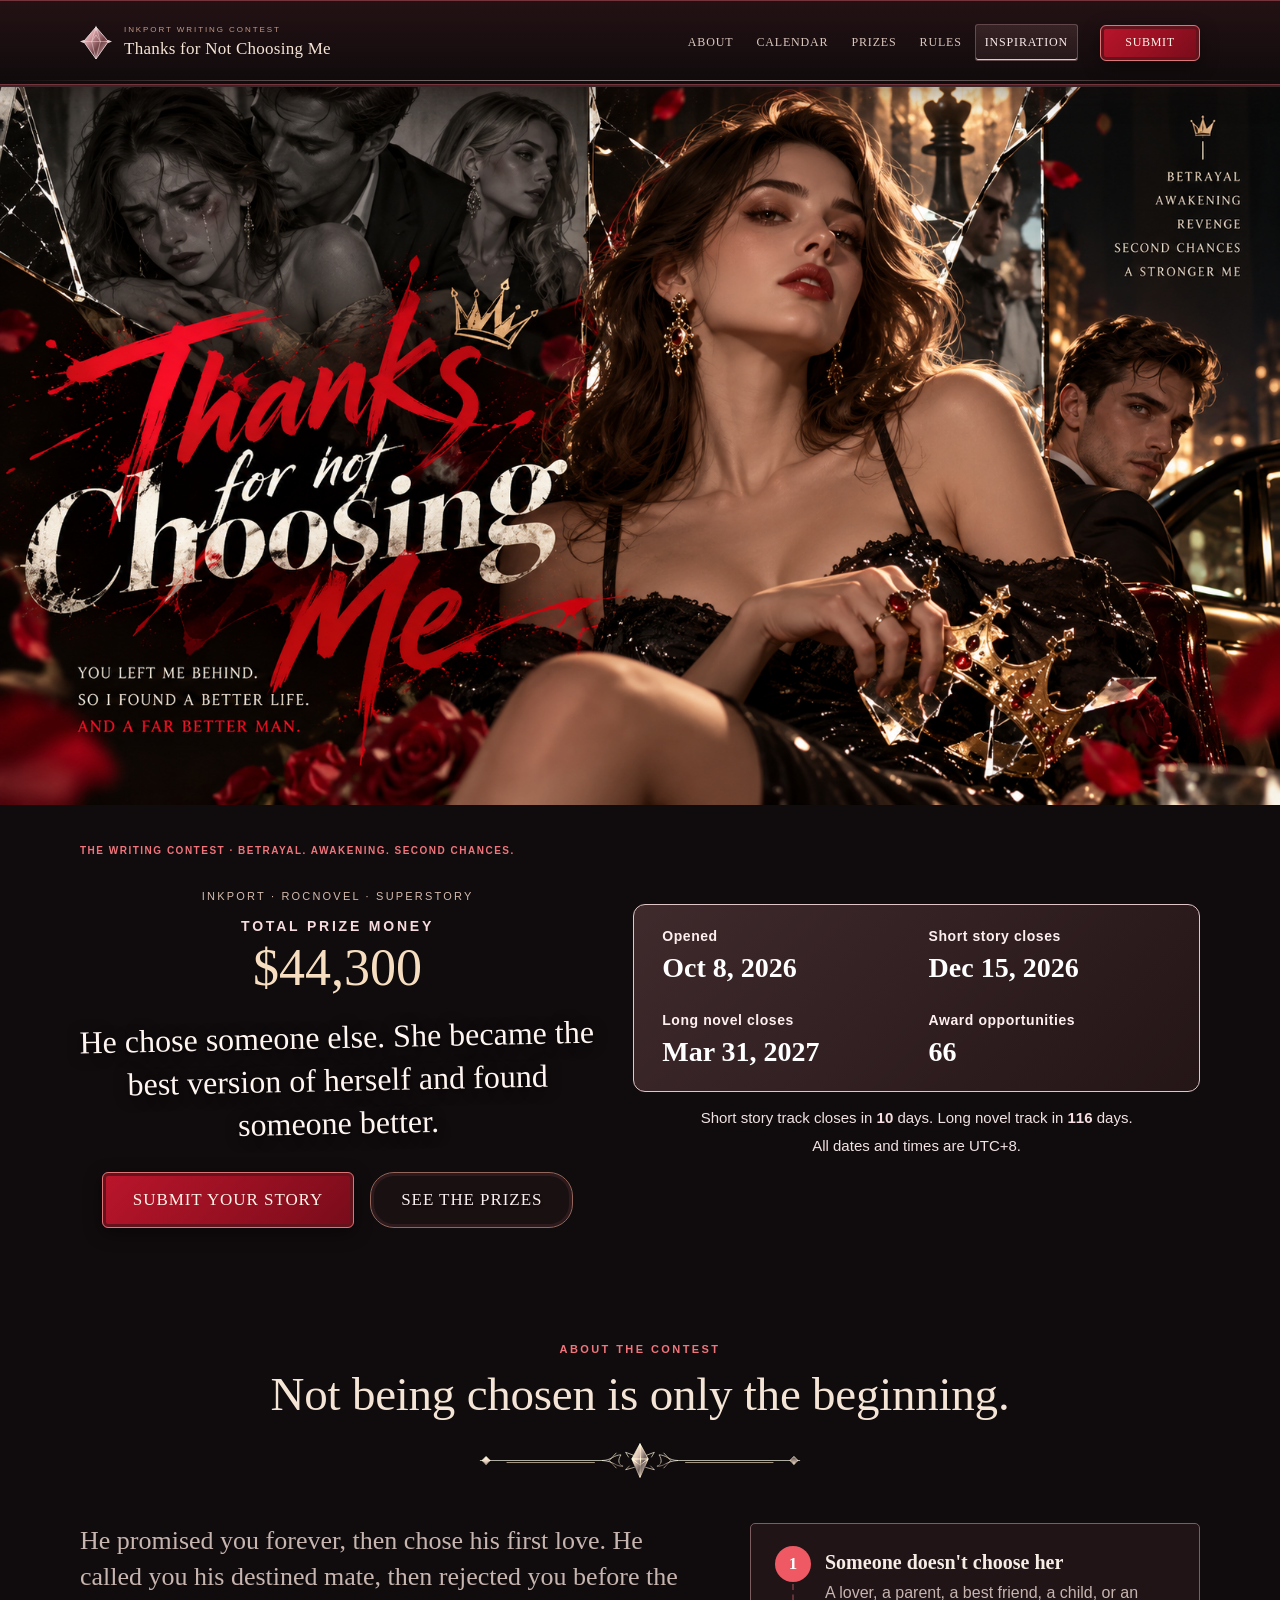
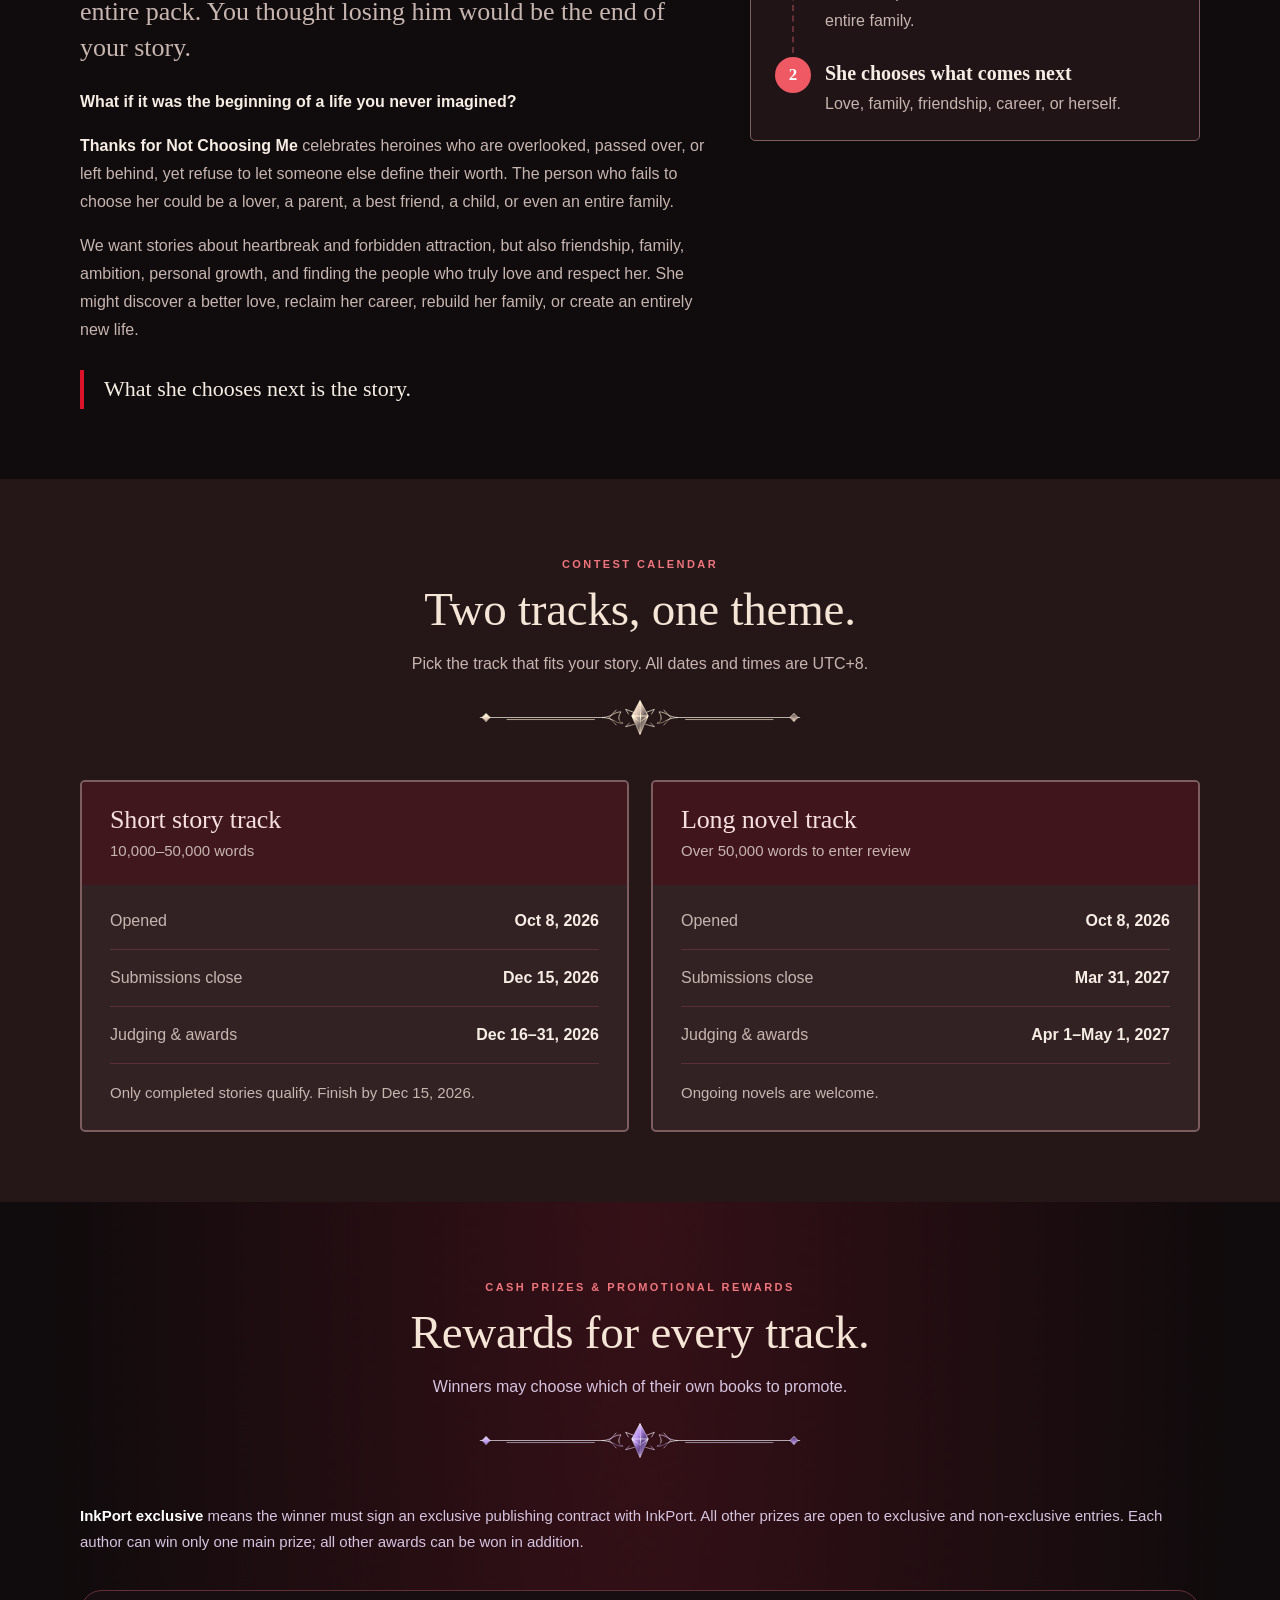
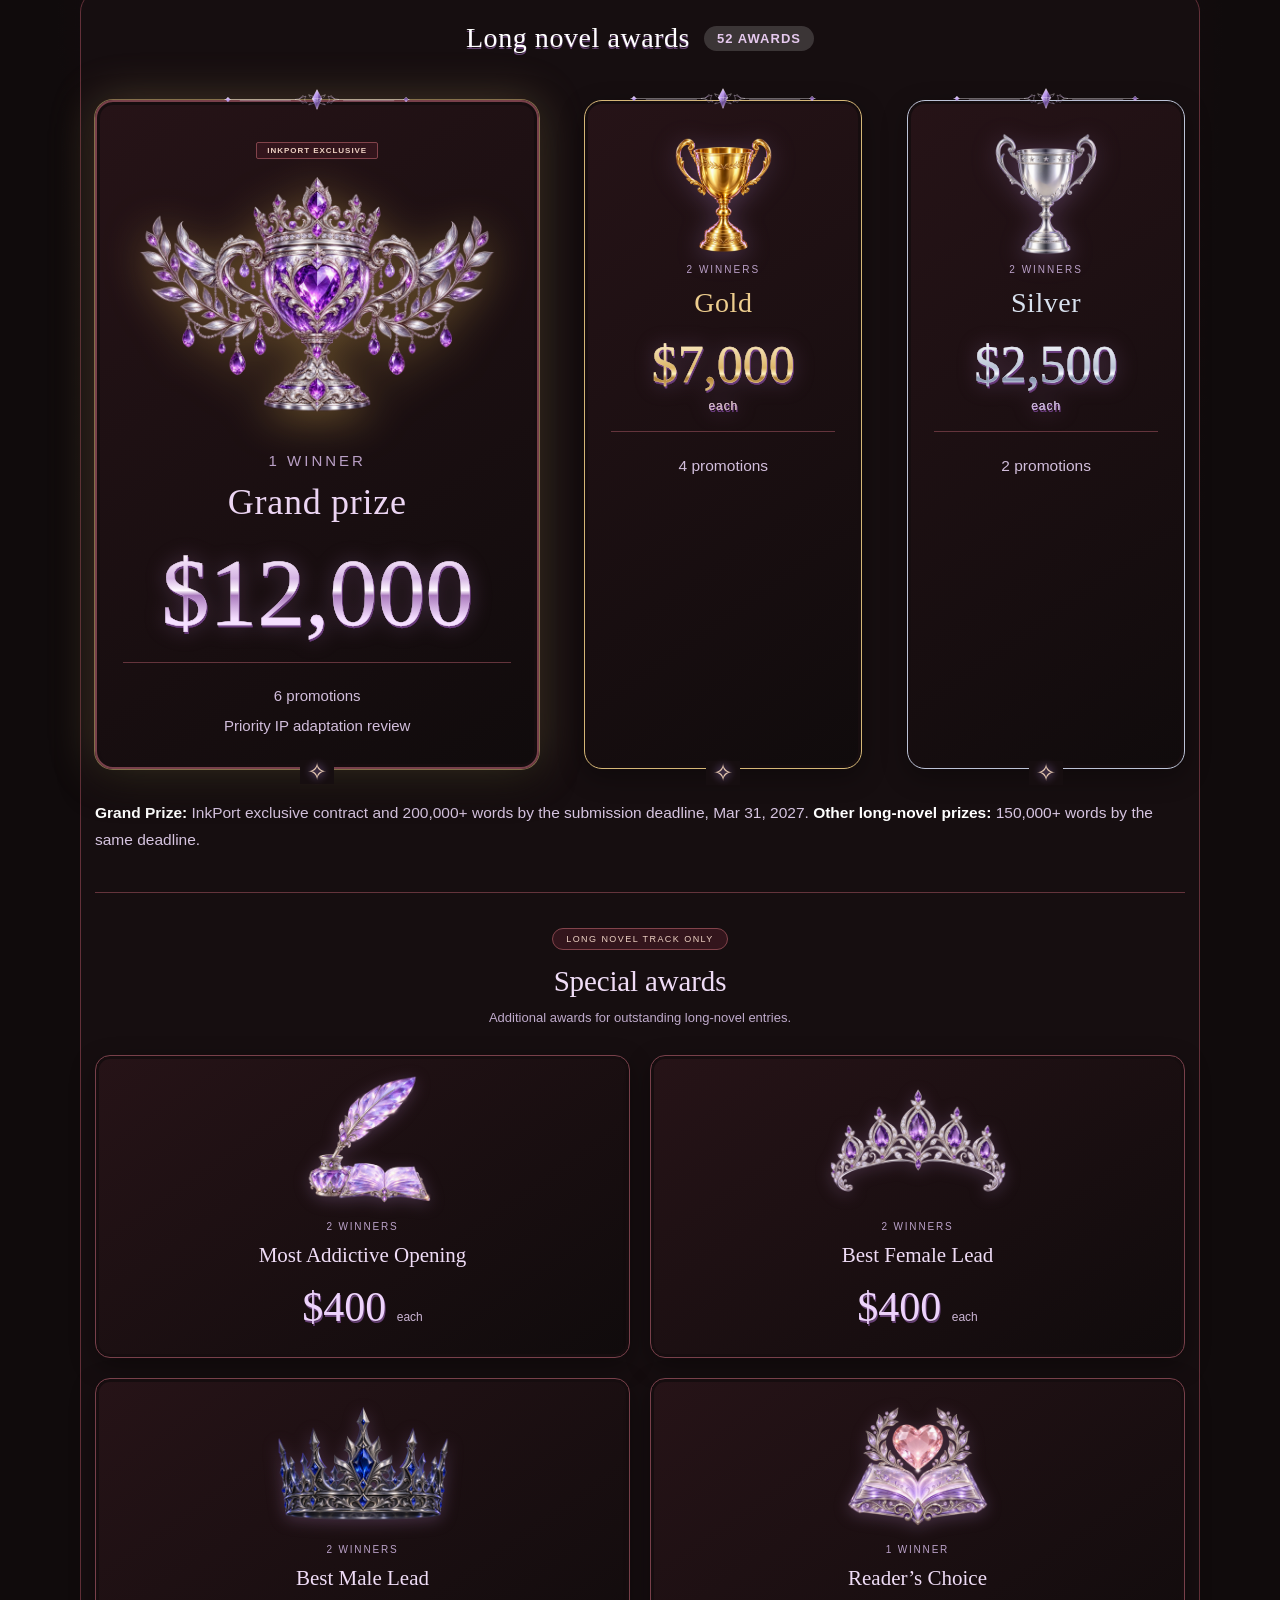
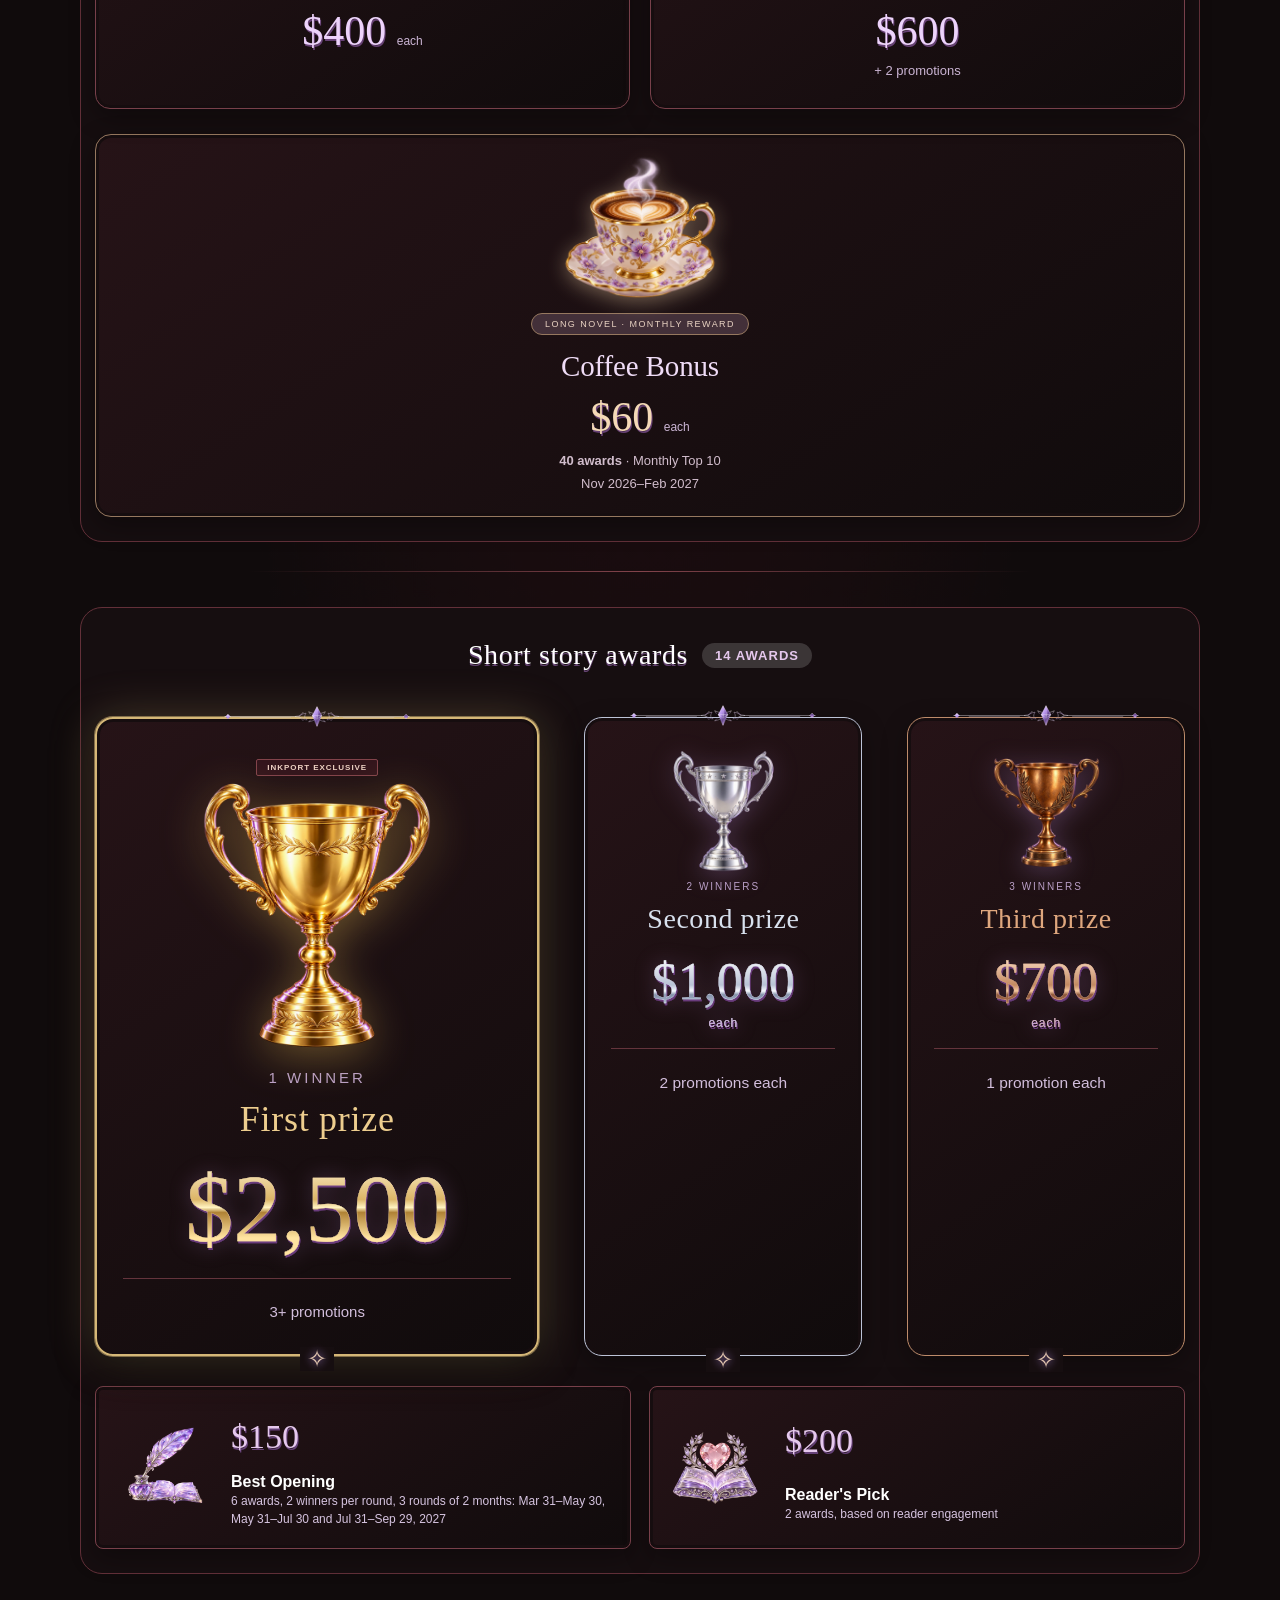
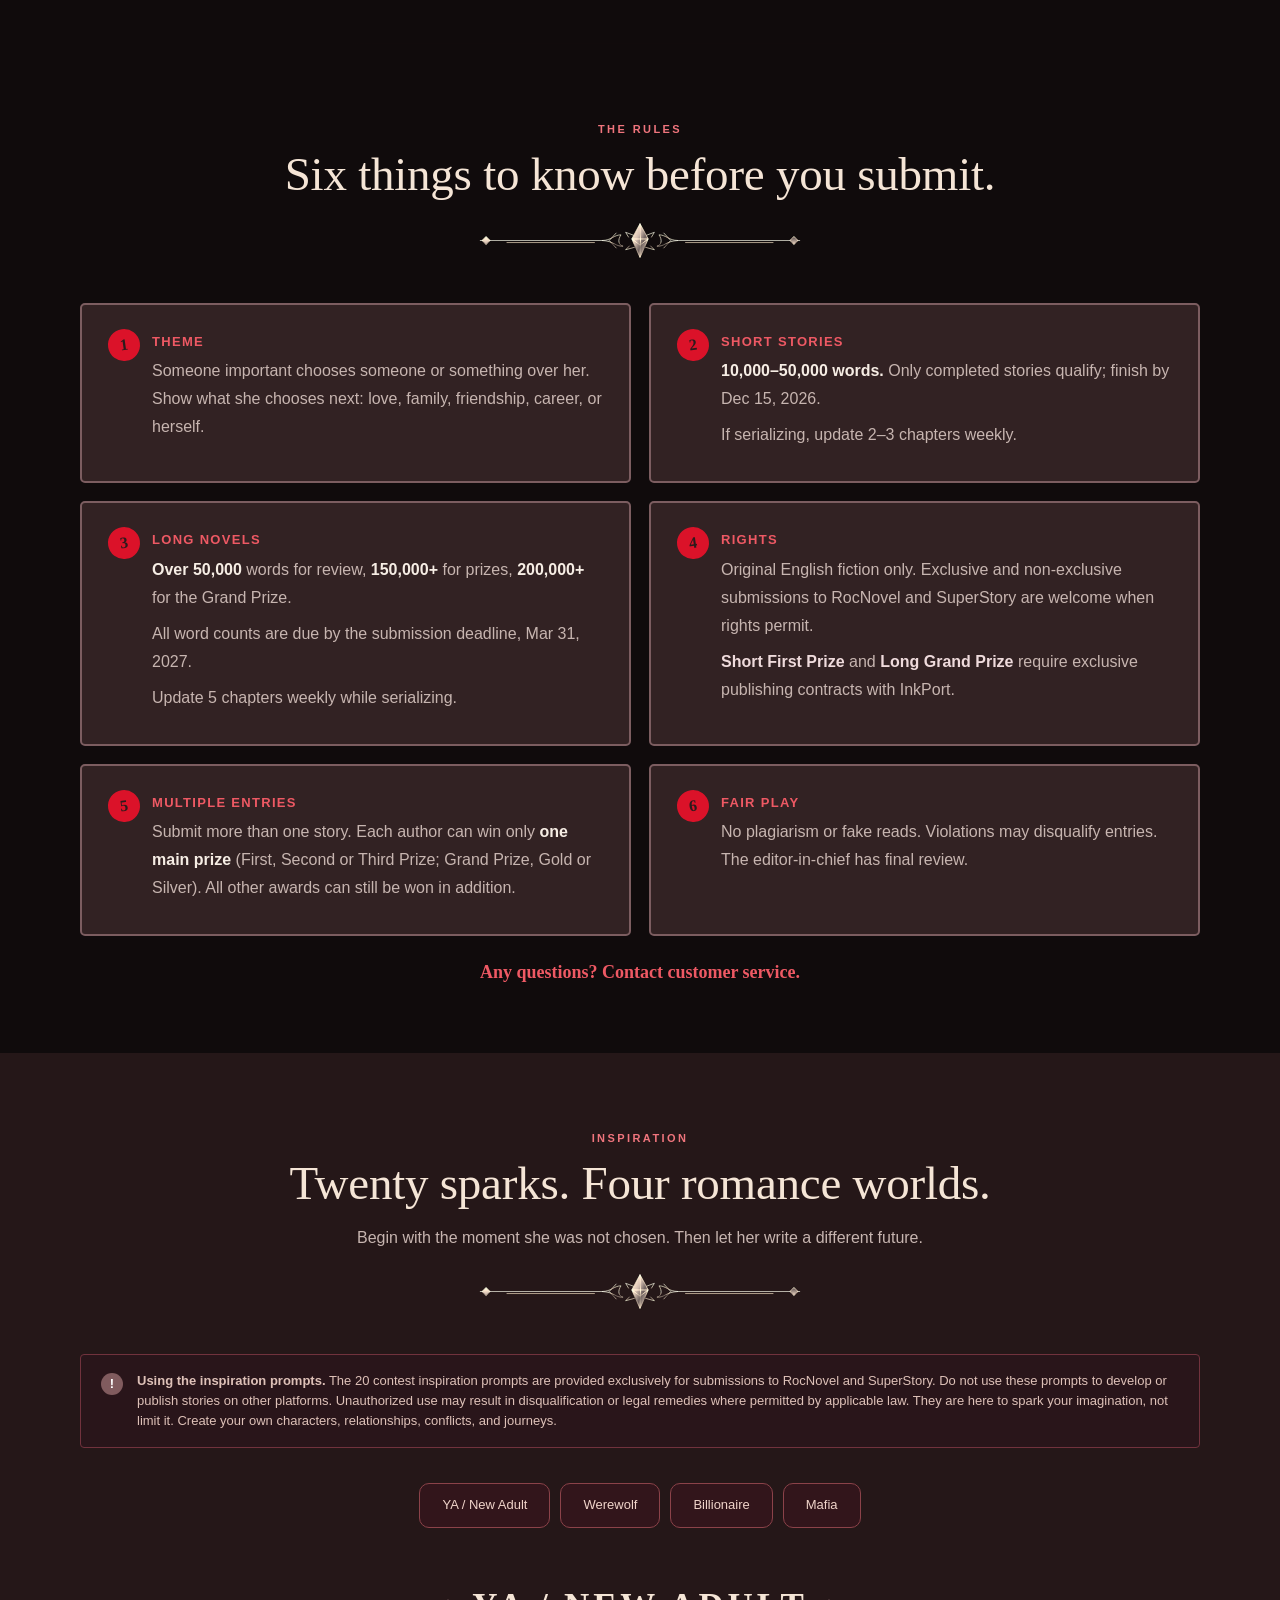
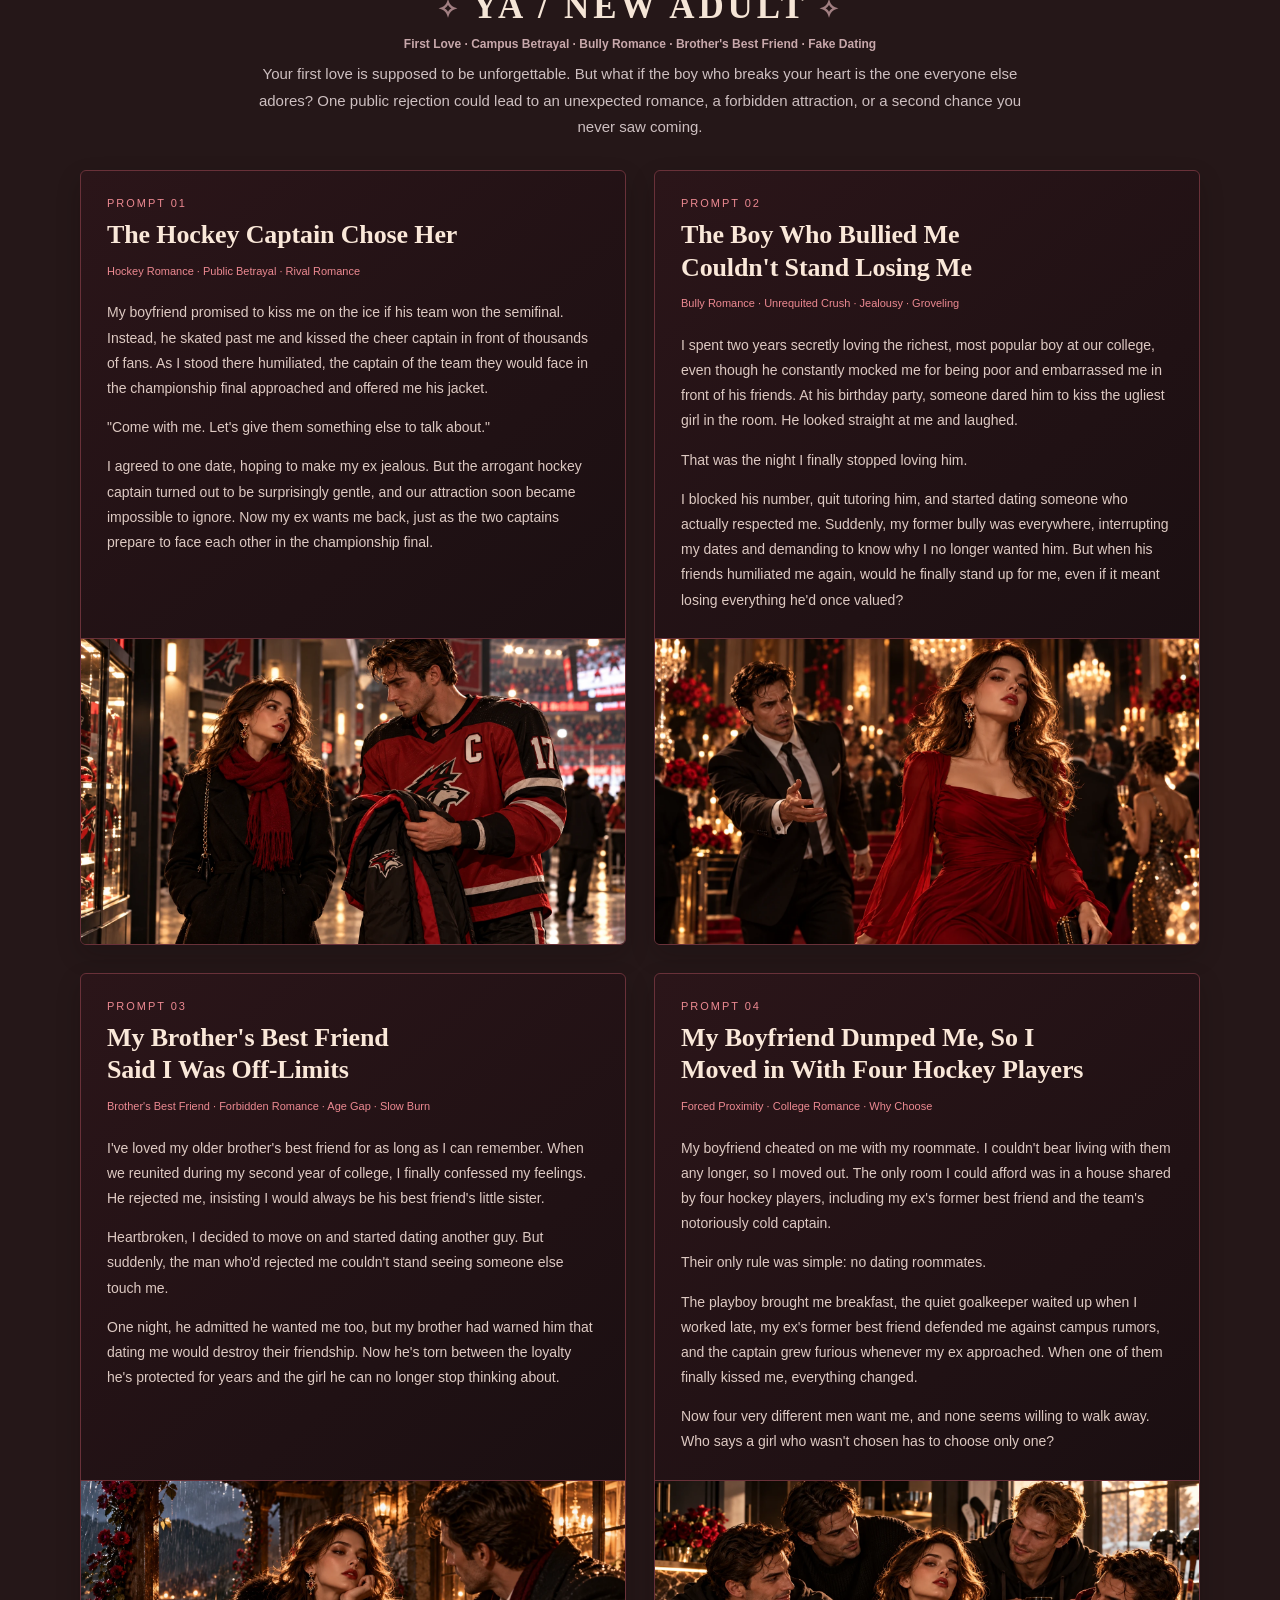
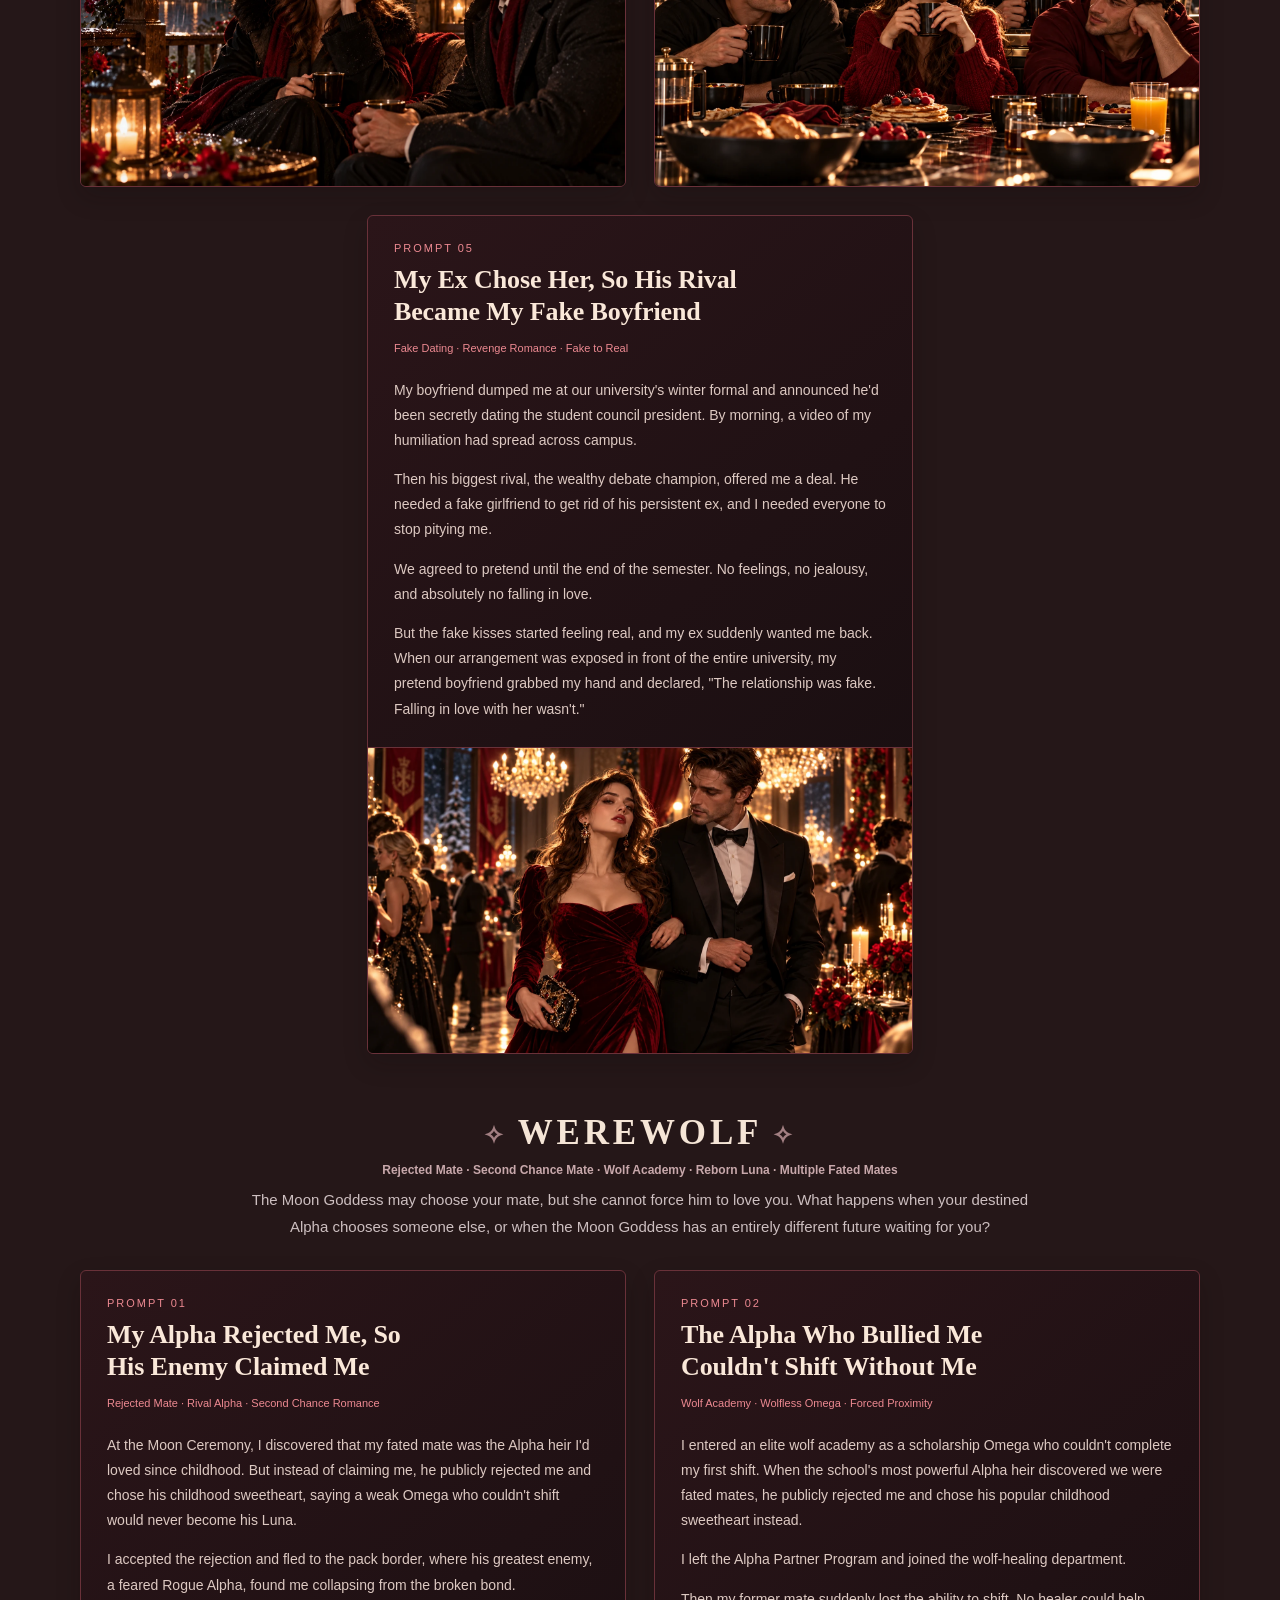
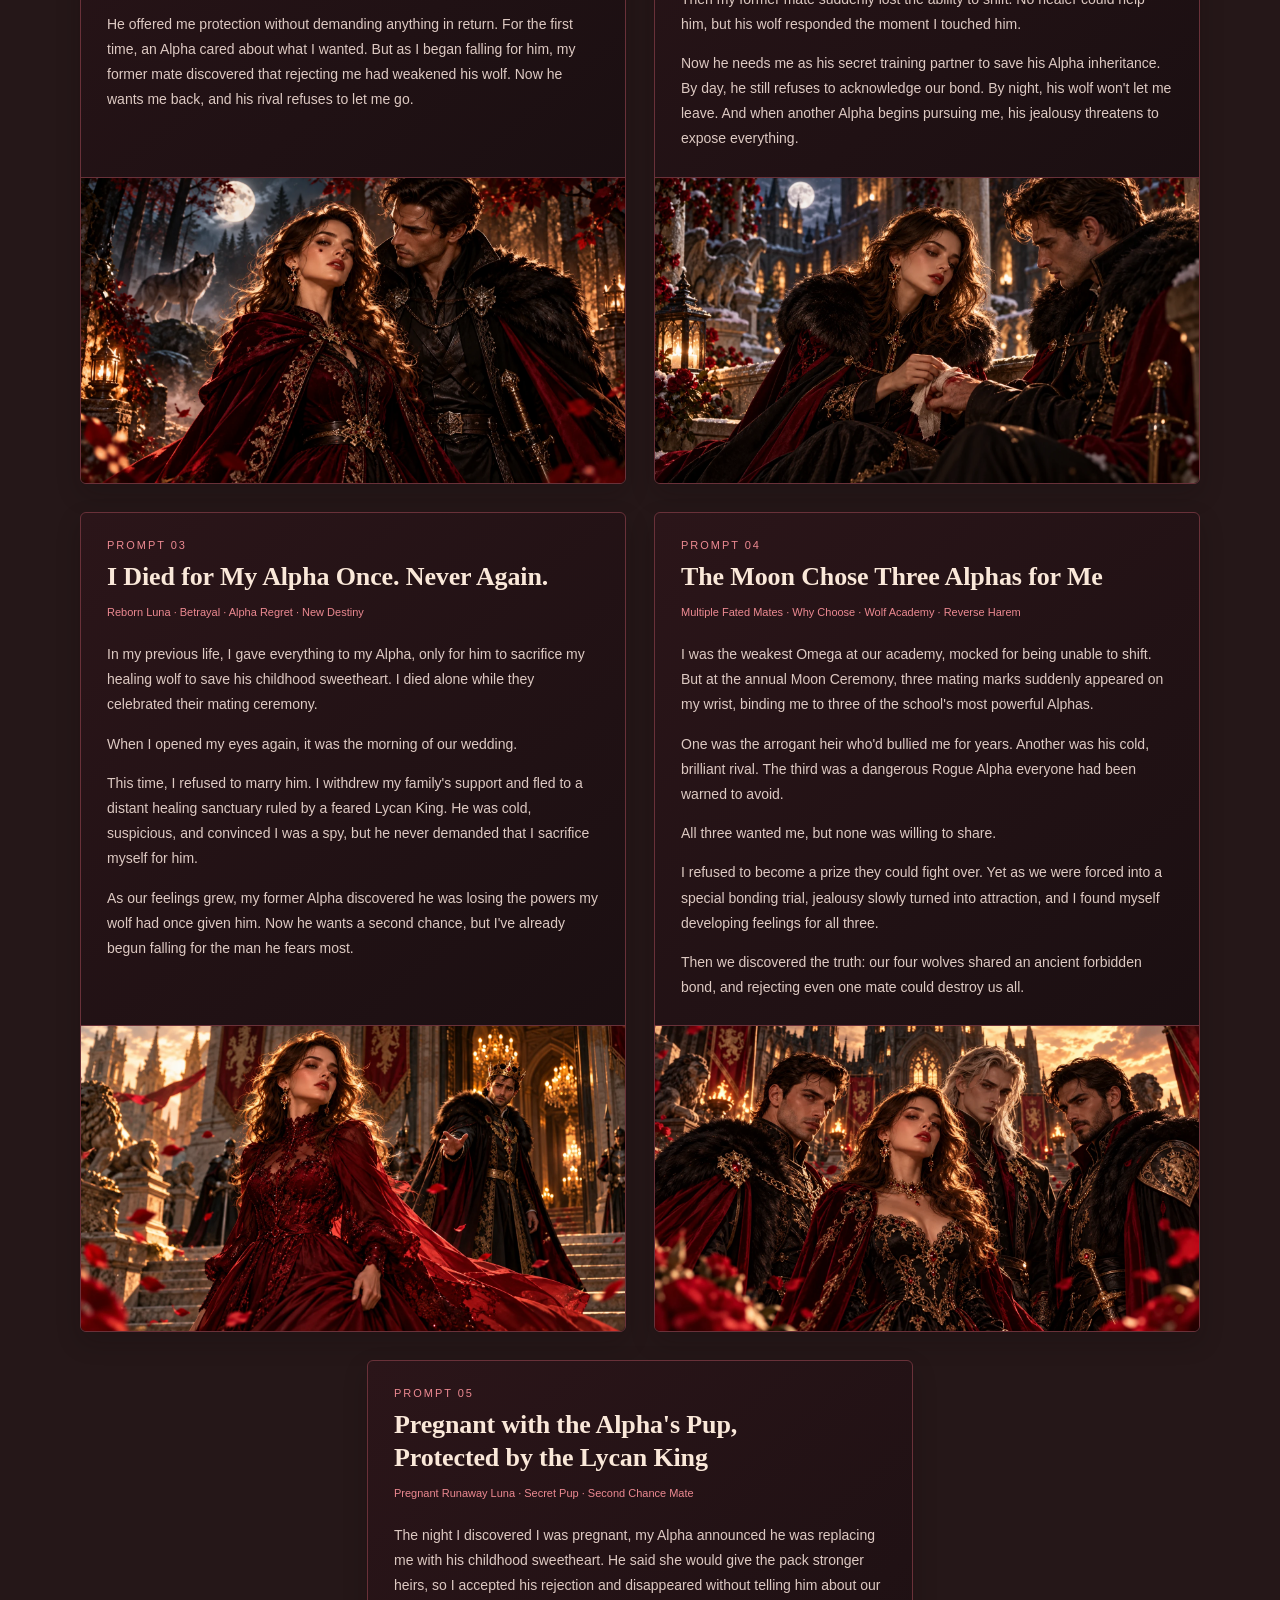
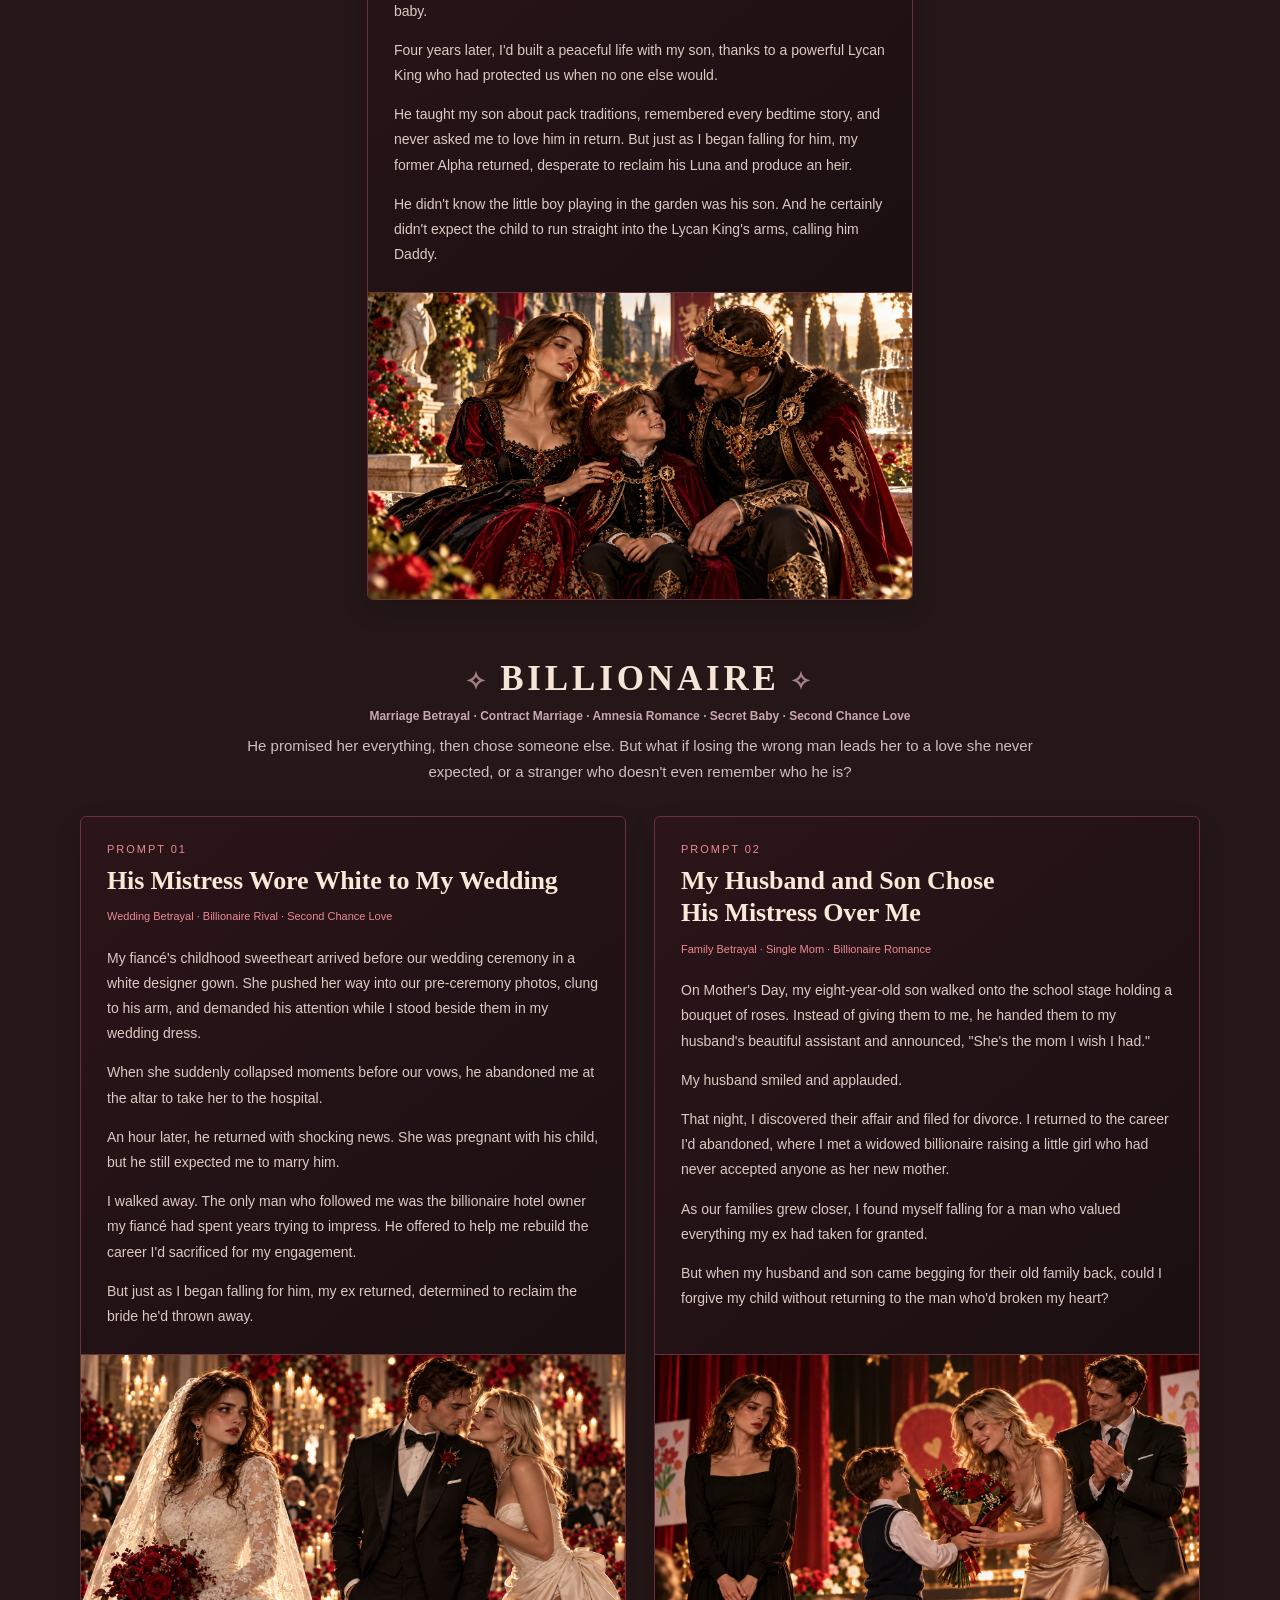
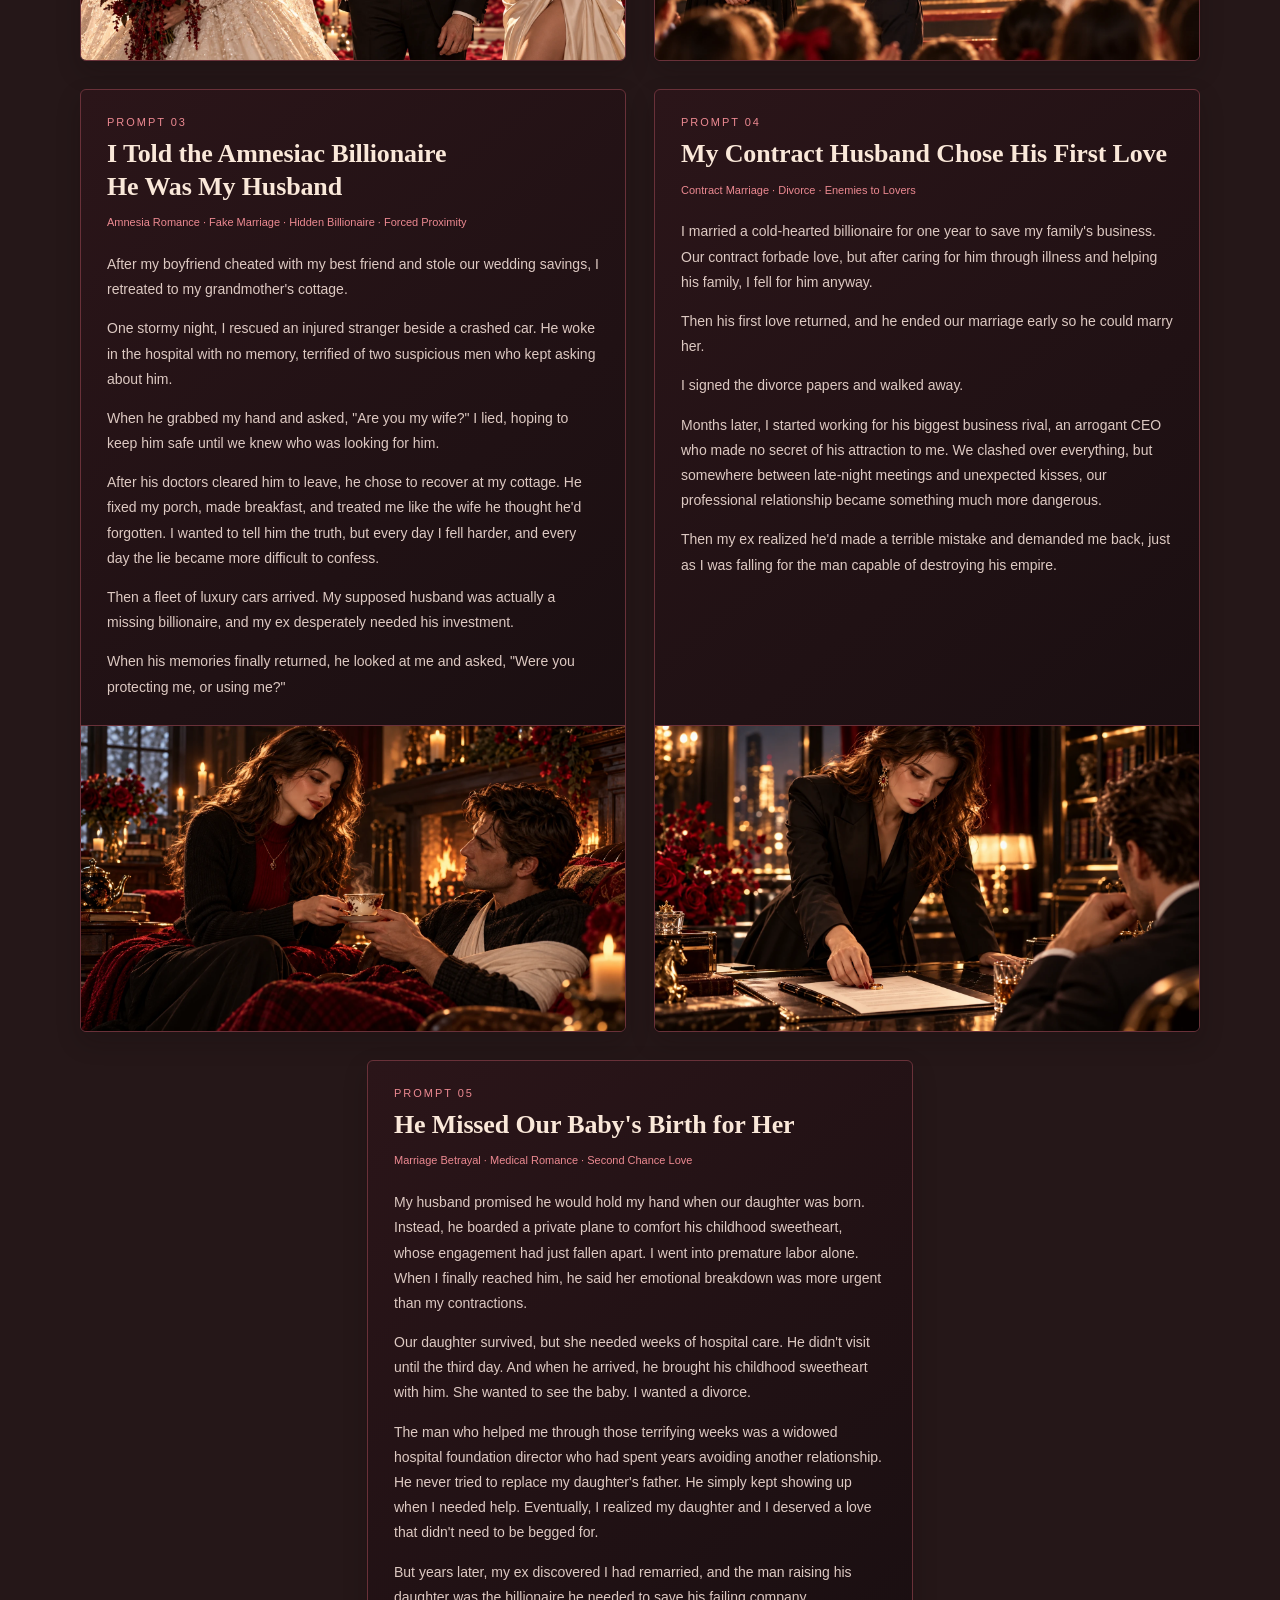
==== commit 96f69a05: "Fix top info box layout: 2x2 grid, aligned values Co-Authored-By: Claude Sonnet 5.5 <noreply@anthrop" ====
--- a/index.html
+++ b/index.html
@@ -246,7 +246,7 @@
 .final p{max-width:36em;color:var(--on-band-muted);margin:22px 0 30px;font-size:18px}
 footer{background:var(--band);color:var(--on-band-muted);padding:22px 0 28px;font-size:14px}
 footer .wrap{display:flex;gap:8px 24px;justify-content:space-between;flex-wrap:wrap}
-</style><link rel="stylesheet" href="romance.css?v=hero-prizes-4">
+</style><link rel="stylesheet" href="romance.css?v=hero-prizes-6">
 </head>
 <body>
 
--- a/romance.css
+++ b/romance.css
@@ -155,3 +155,9 @@
 #prizes .pc:not(.top) .amt{font-size:52px}
 @media(max-width:820px){#prizes .pz{grid-template-columns:1fr}#prizes .pc.top .prize-trophy,#prizes .pc.top.short-first .prize-trophy{width:280px;height:225px}#prizes .pc.top .amt{font-size:72px}#prizes .pc.top h4{font-size:30px}.hero .strap{font-size:clamp(20px,5.2vw,26px);max-width:none}.glance dd,.glance .big{font-size:22px}}
 @media(max-width:420px){.hero .strap{font-size:20px}}
+.glance dl{display:grid;grid-template-columns:1fr 1fr;gap:26px 24px}
+.glance .row{flex:none;min-width:0}
+.glance dd,.glance .big{font-family:var(--serif);font-weight:700;line-height:1.2}
+.glance dt{color:#fff0f0}
+.glance .row:last-child{grid-column:auto}
+@media(max-width:480px){.glance .row{justify-content:space-between}.glance dl{gap:22px 16px}}
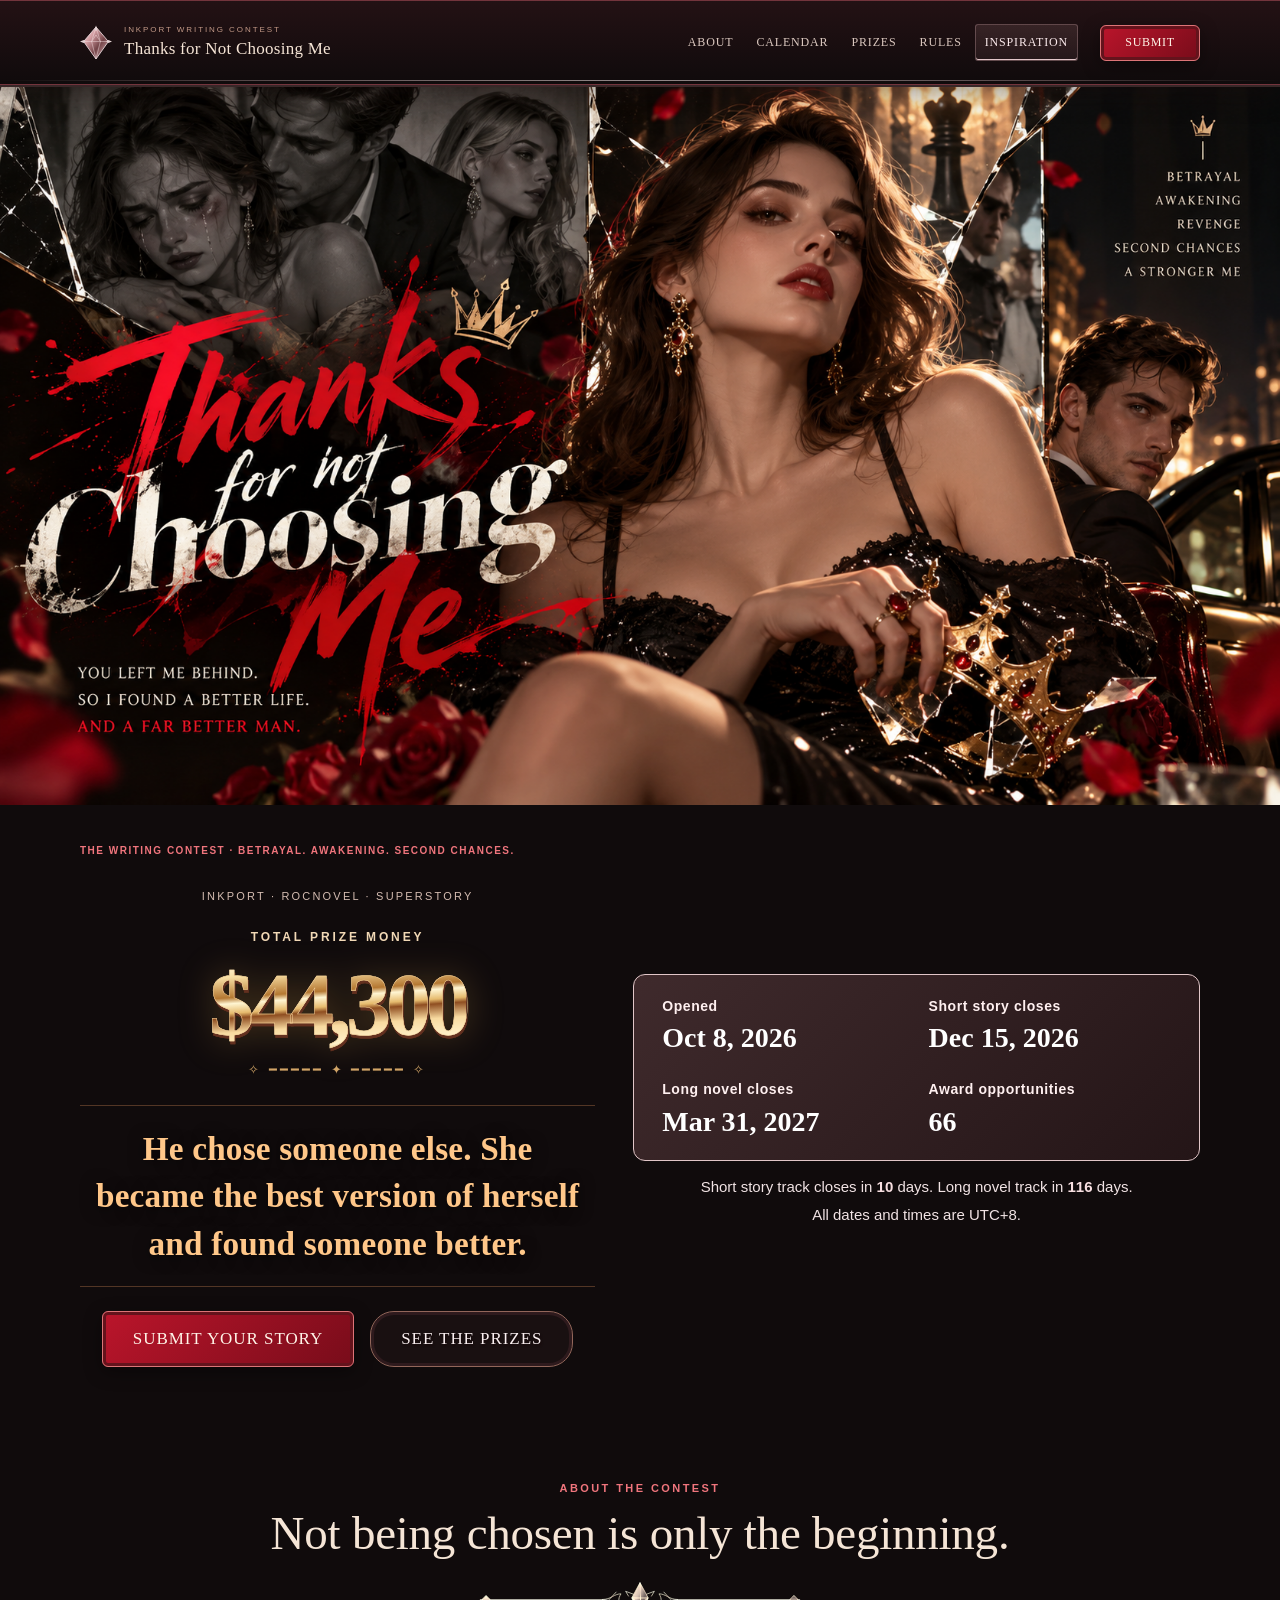
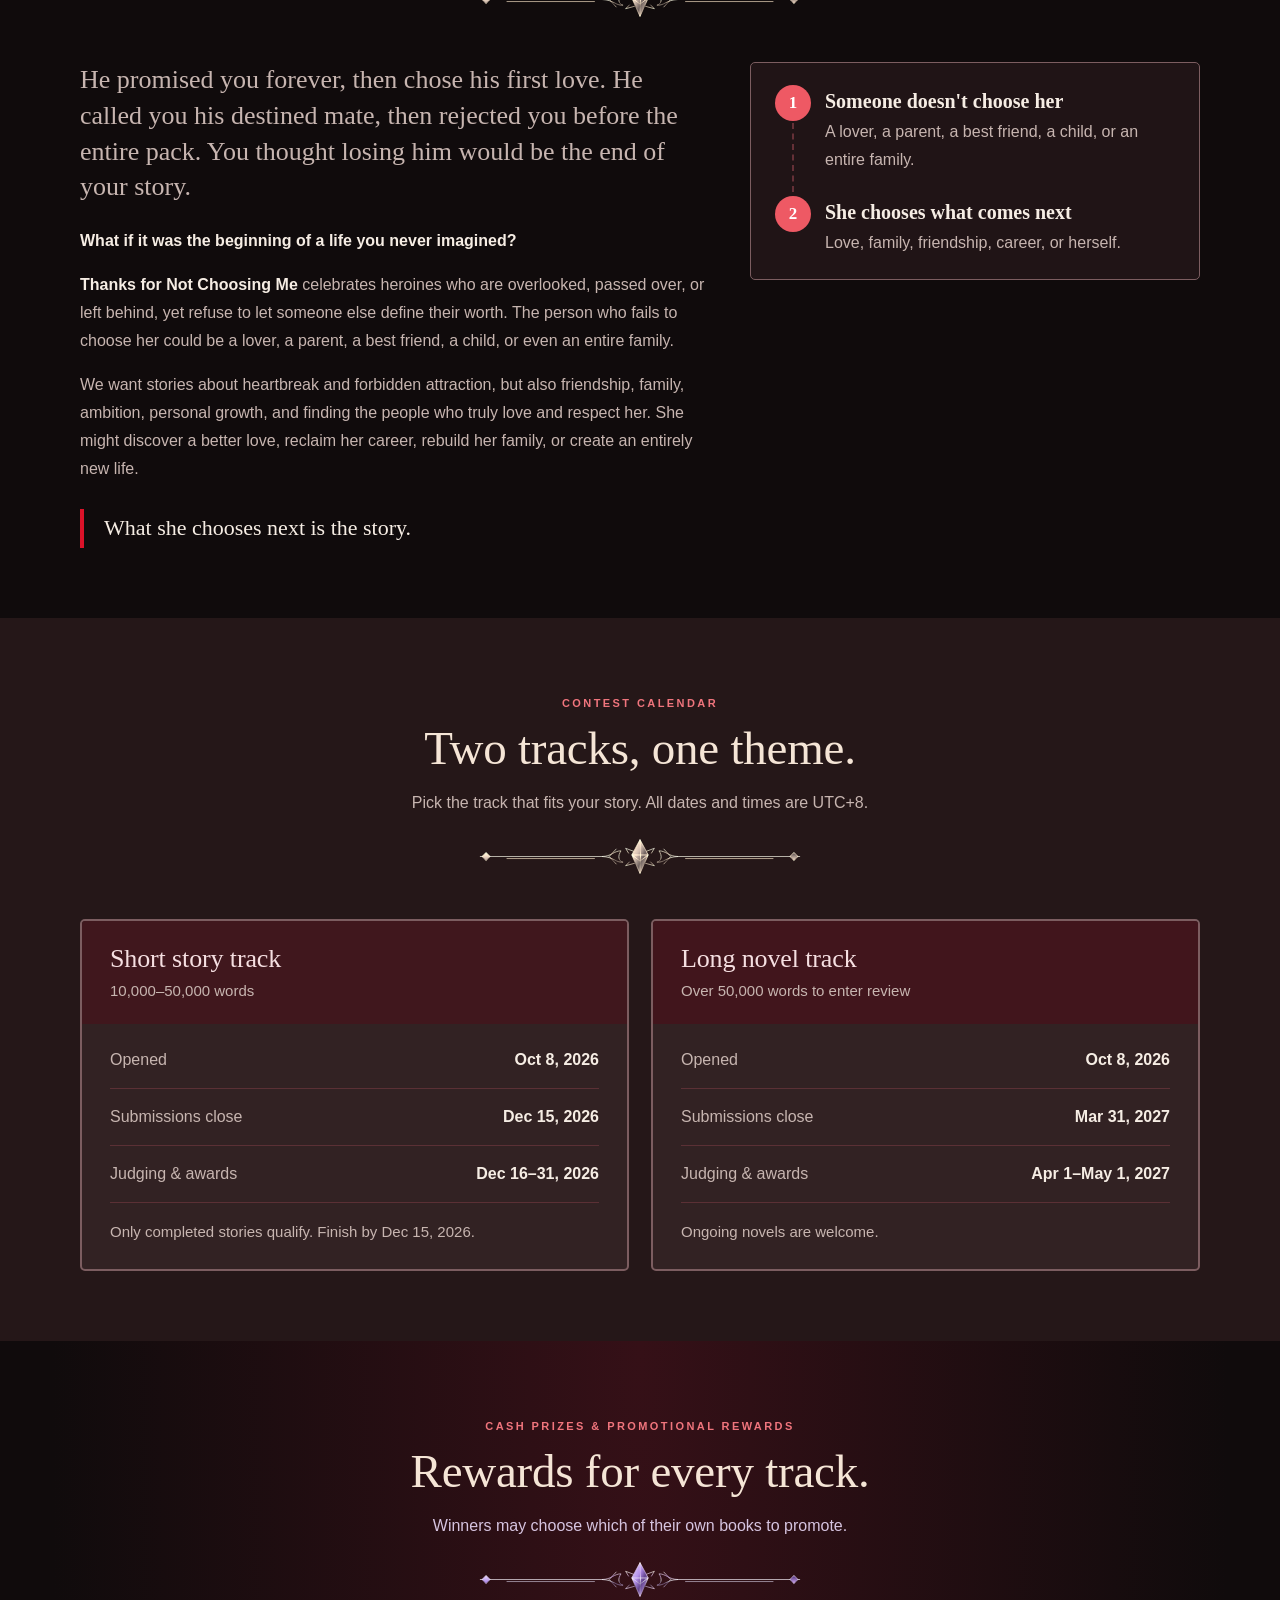
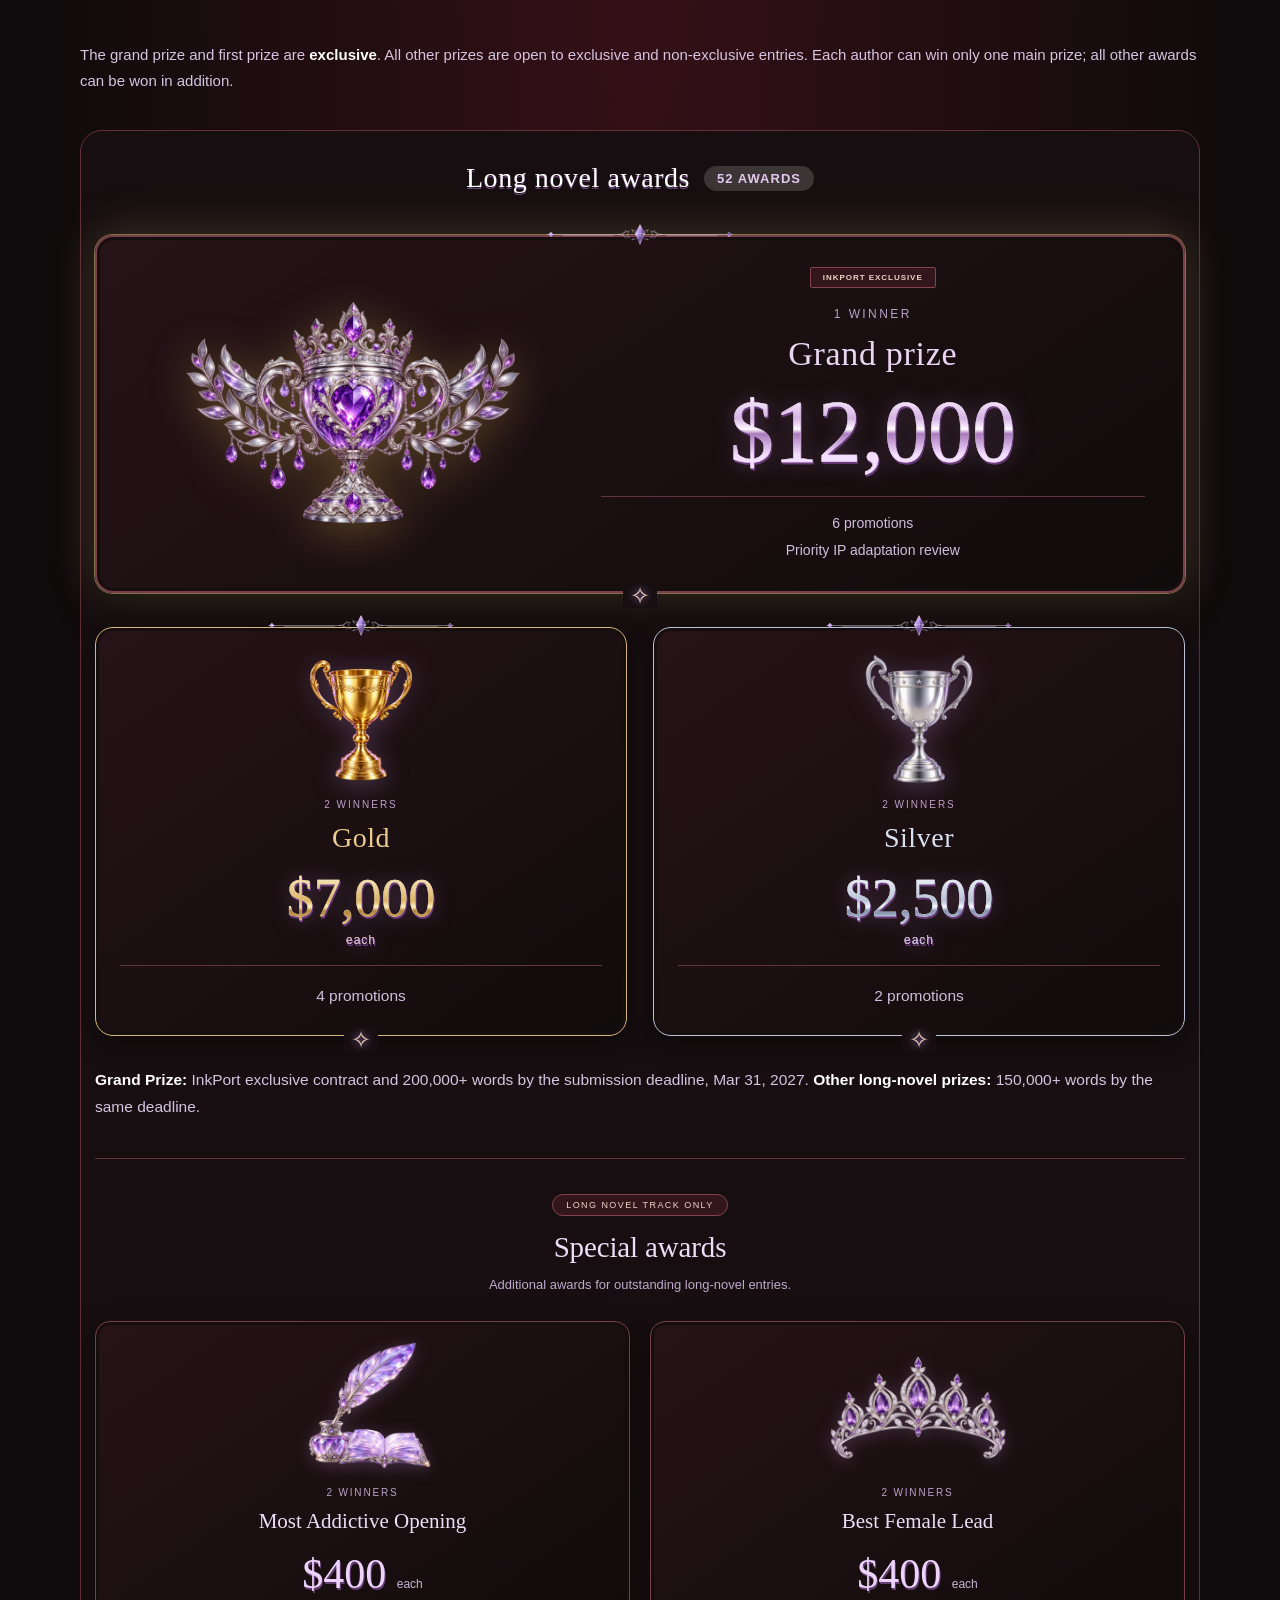
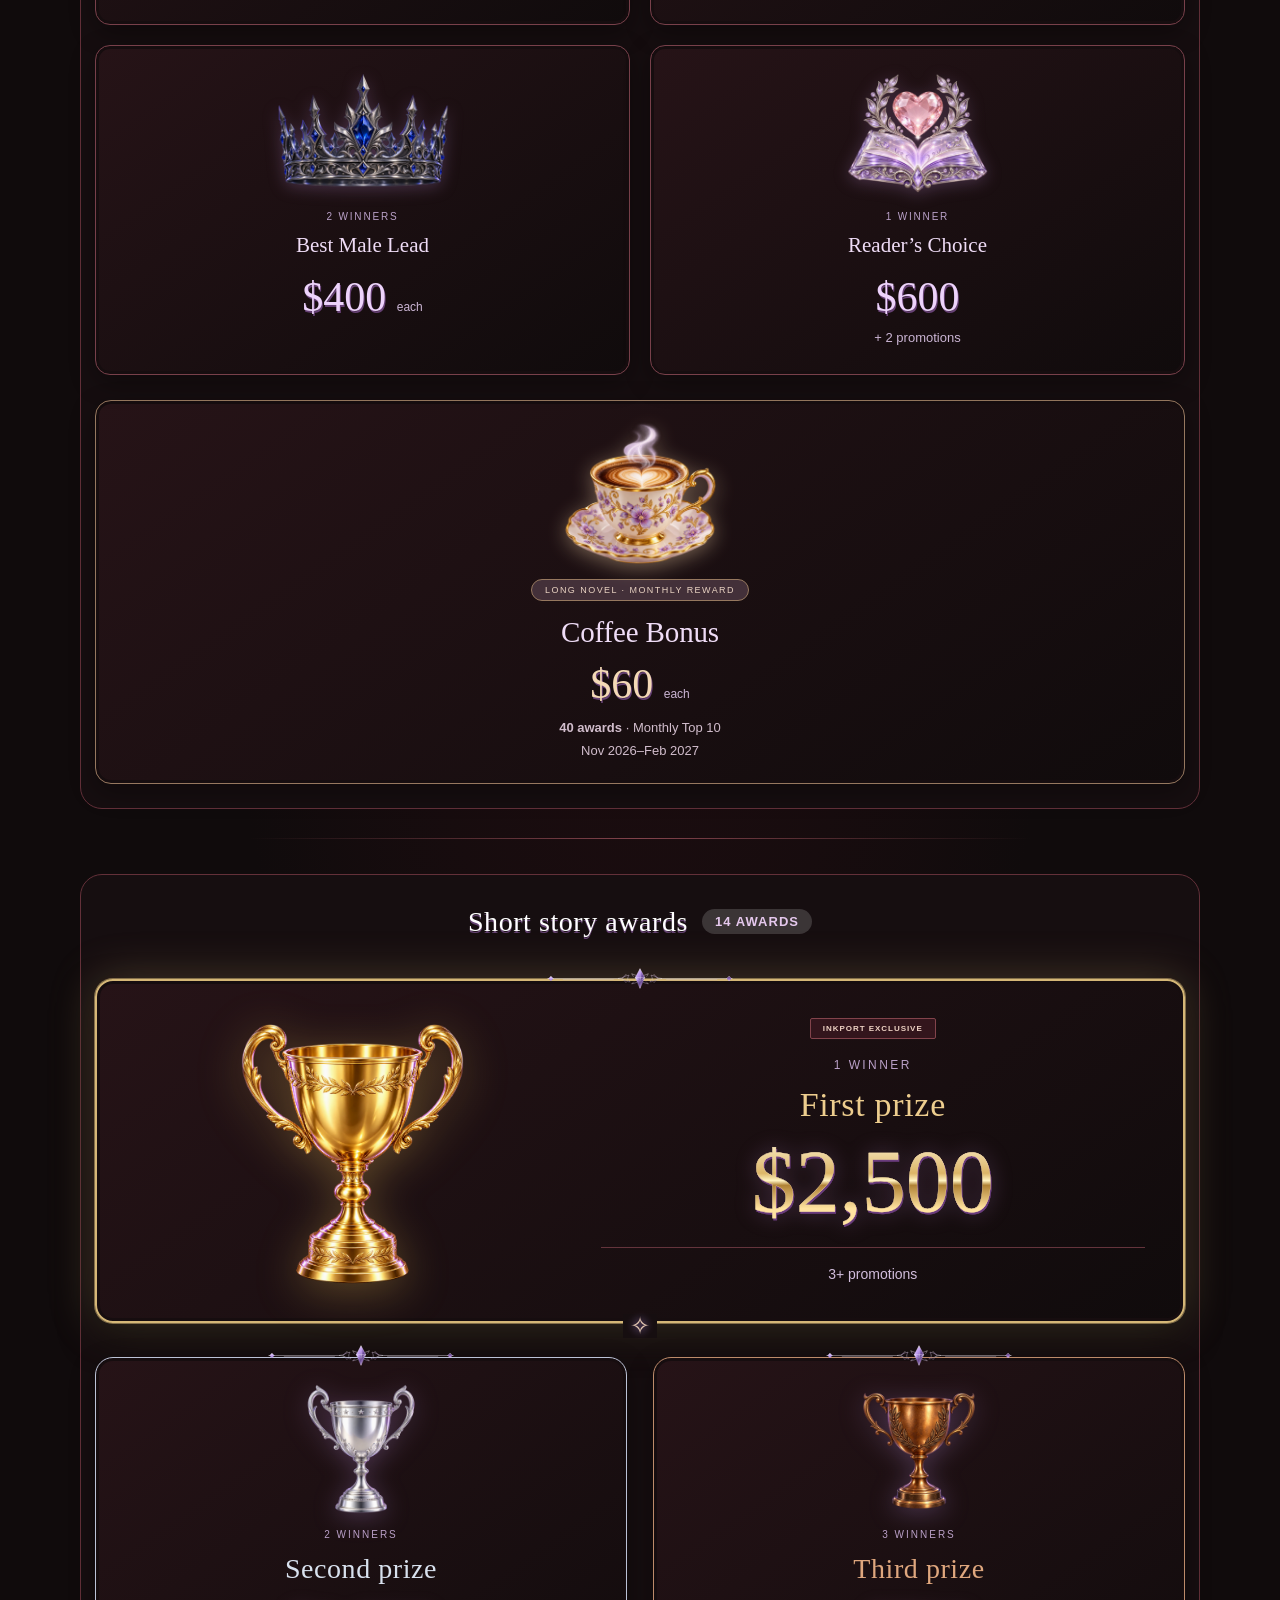
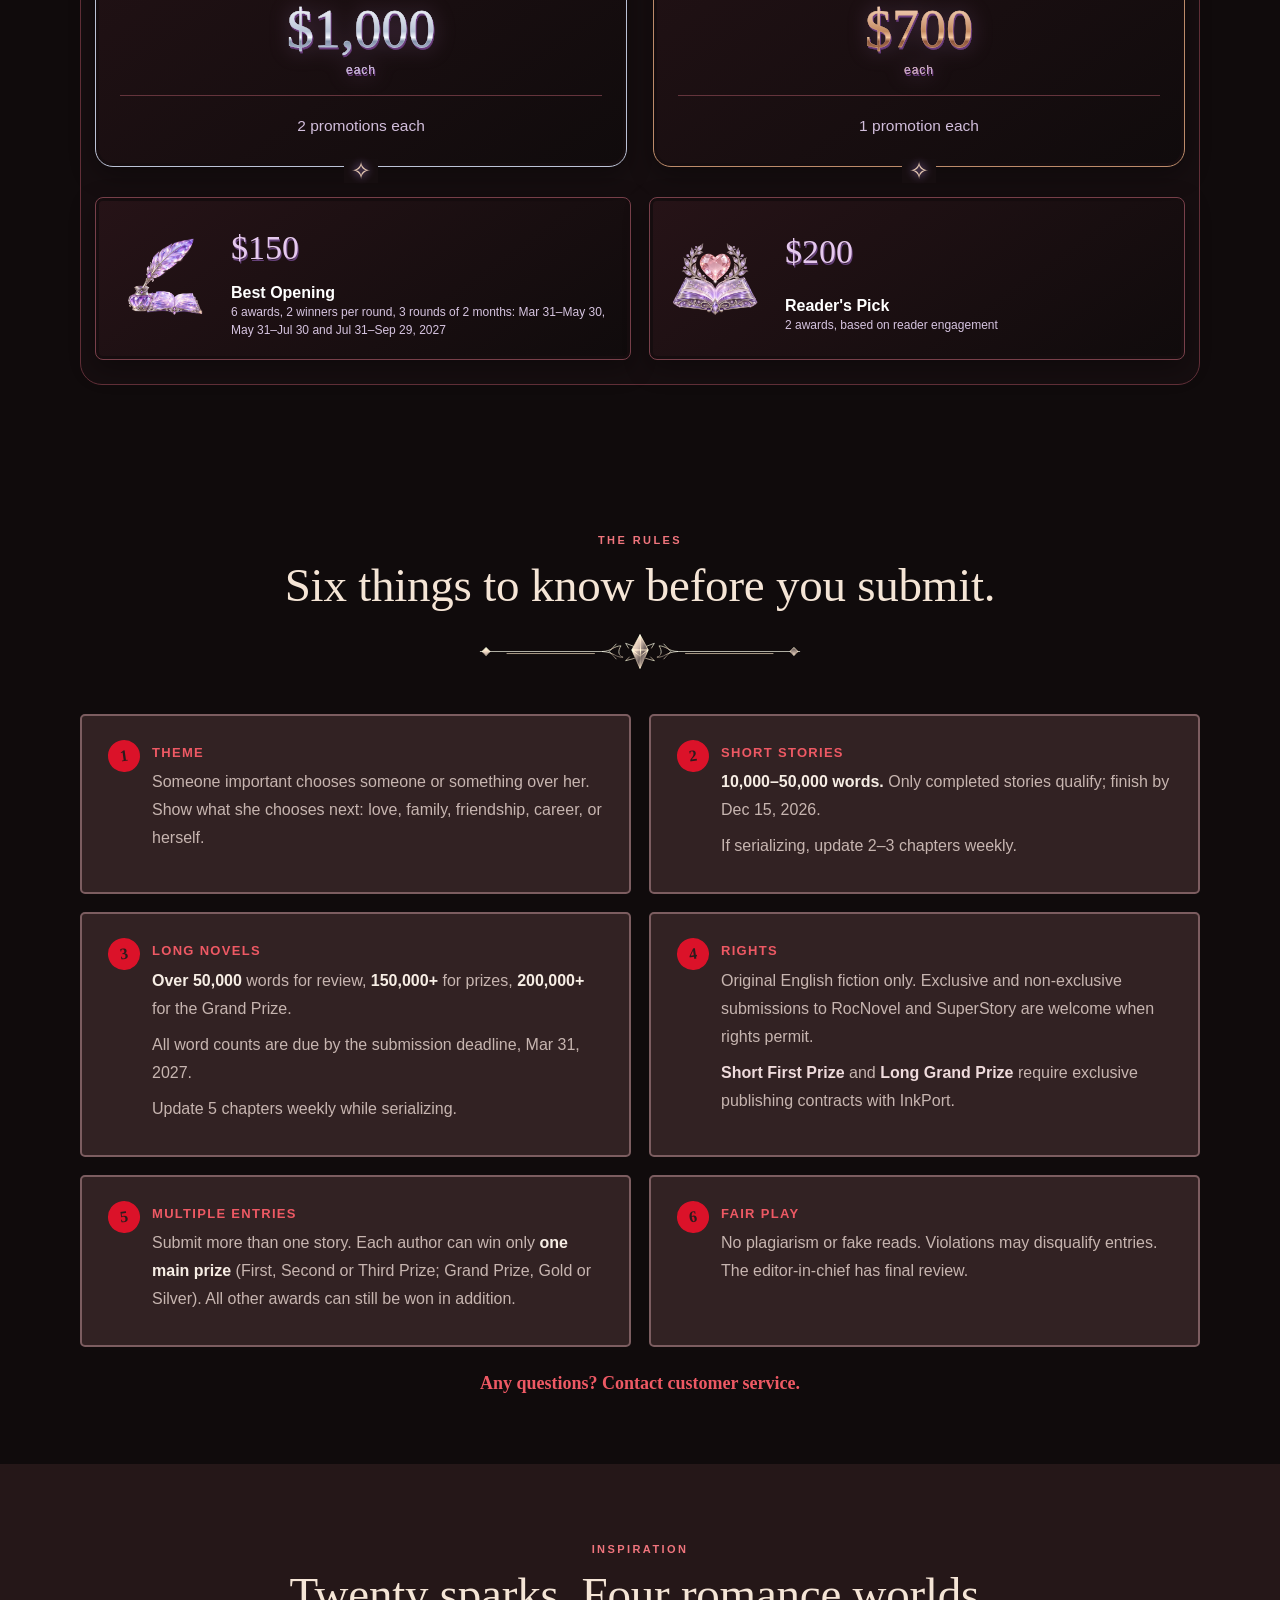
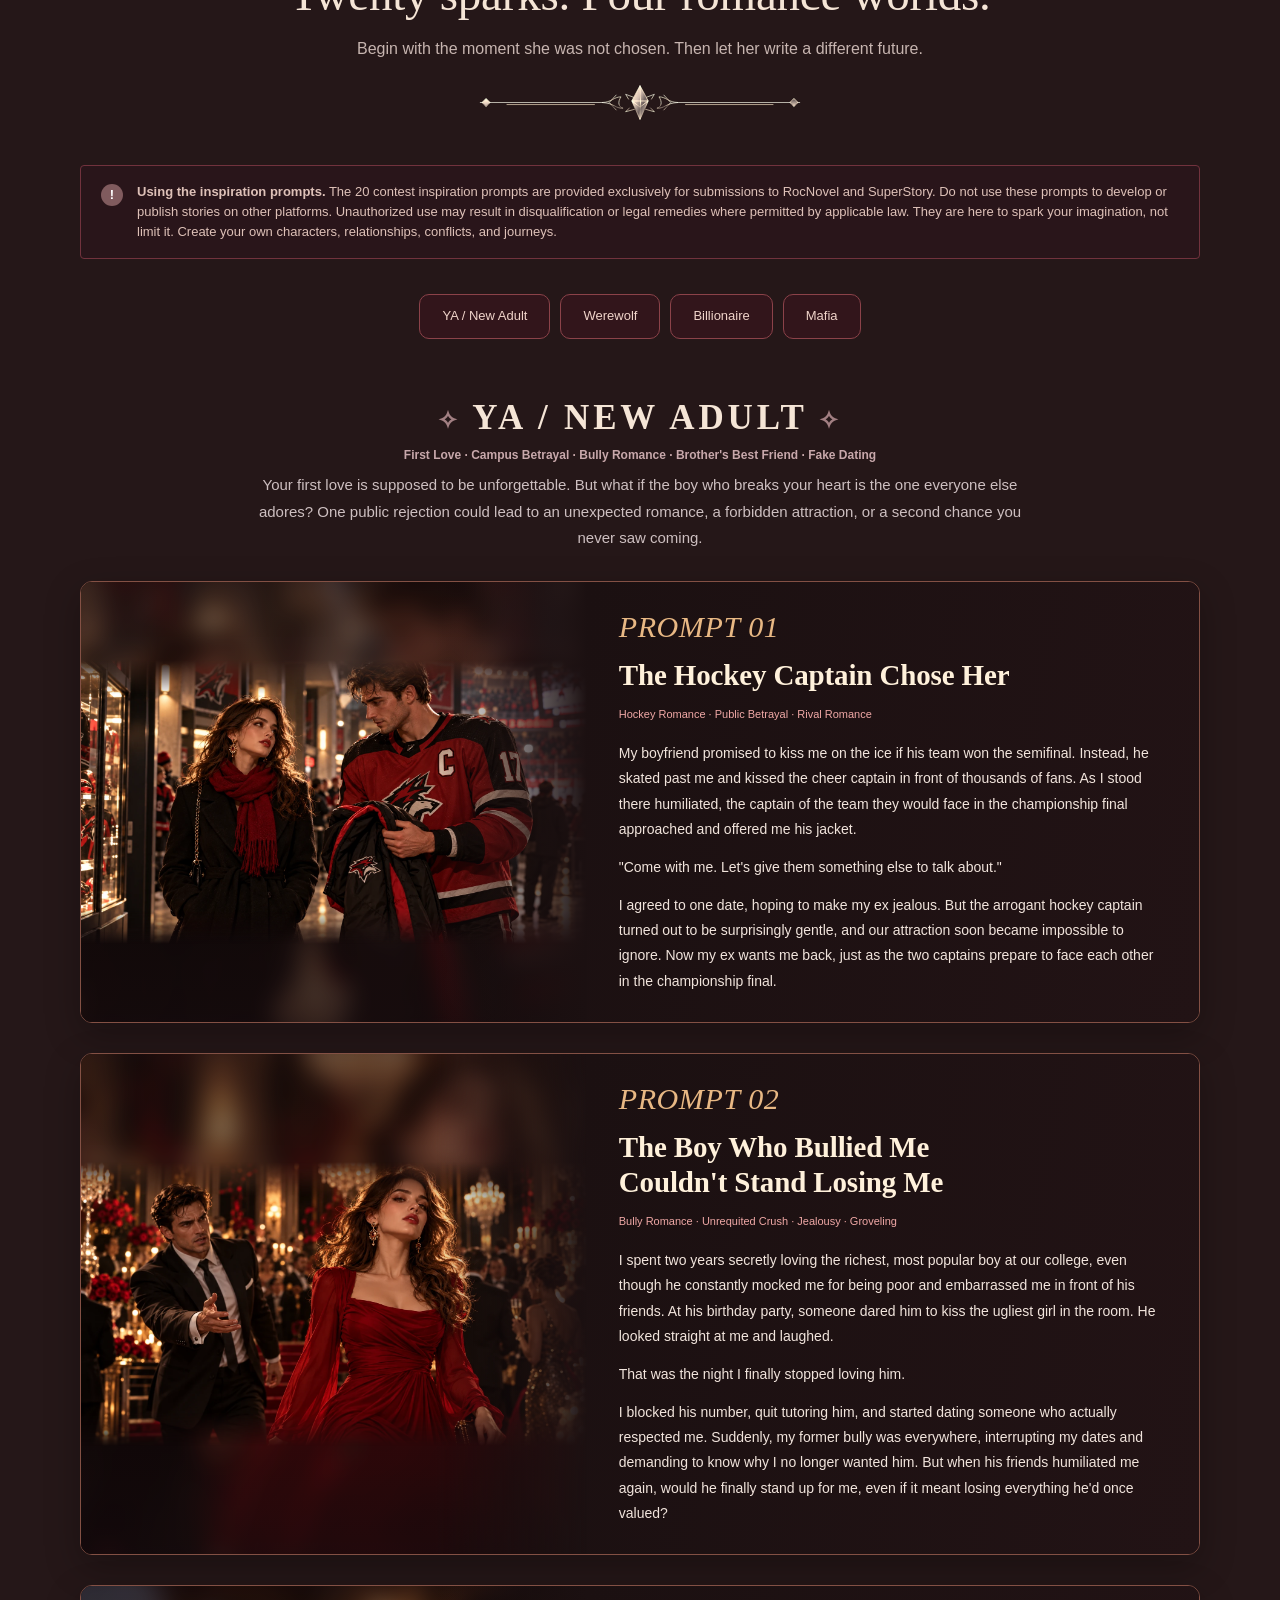
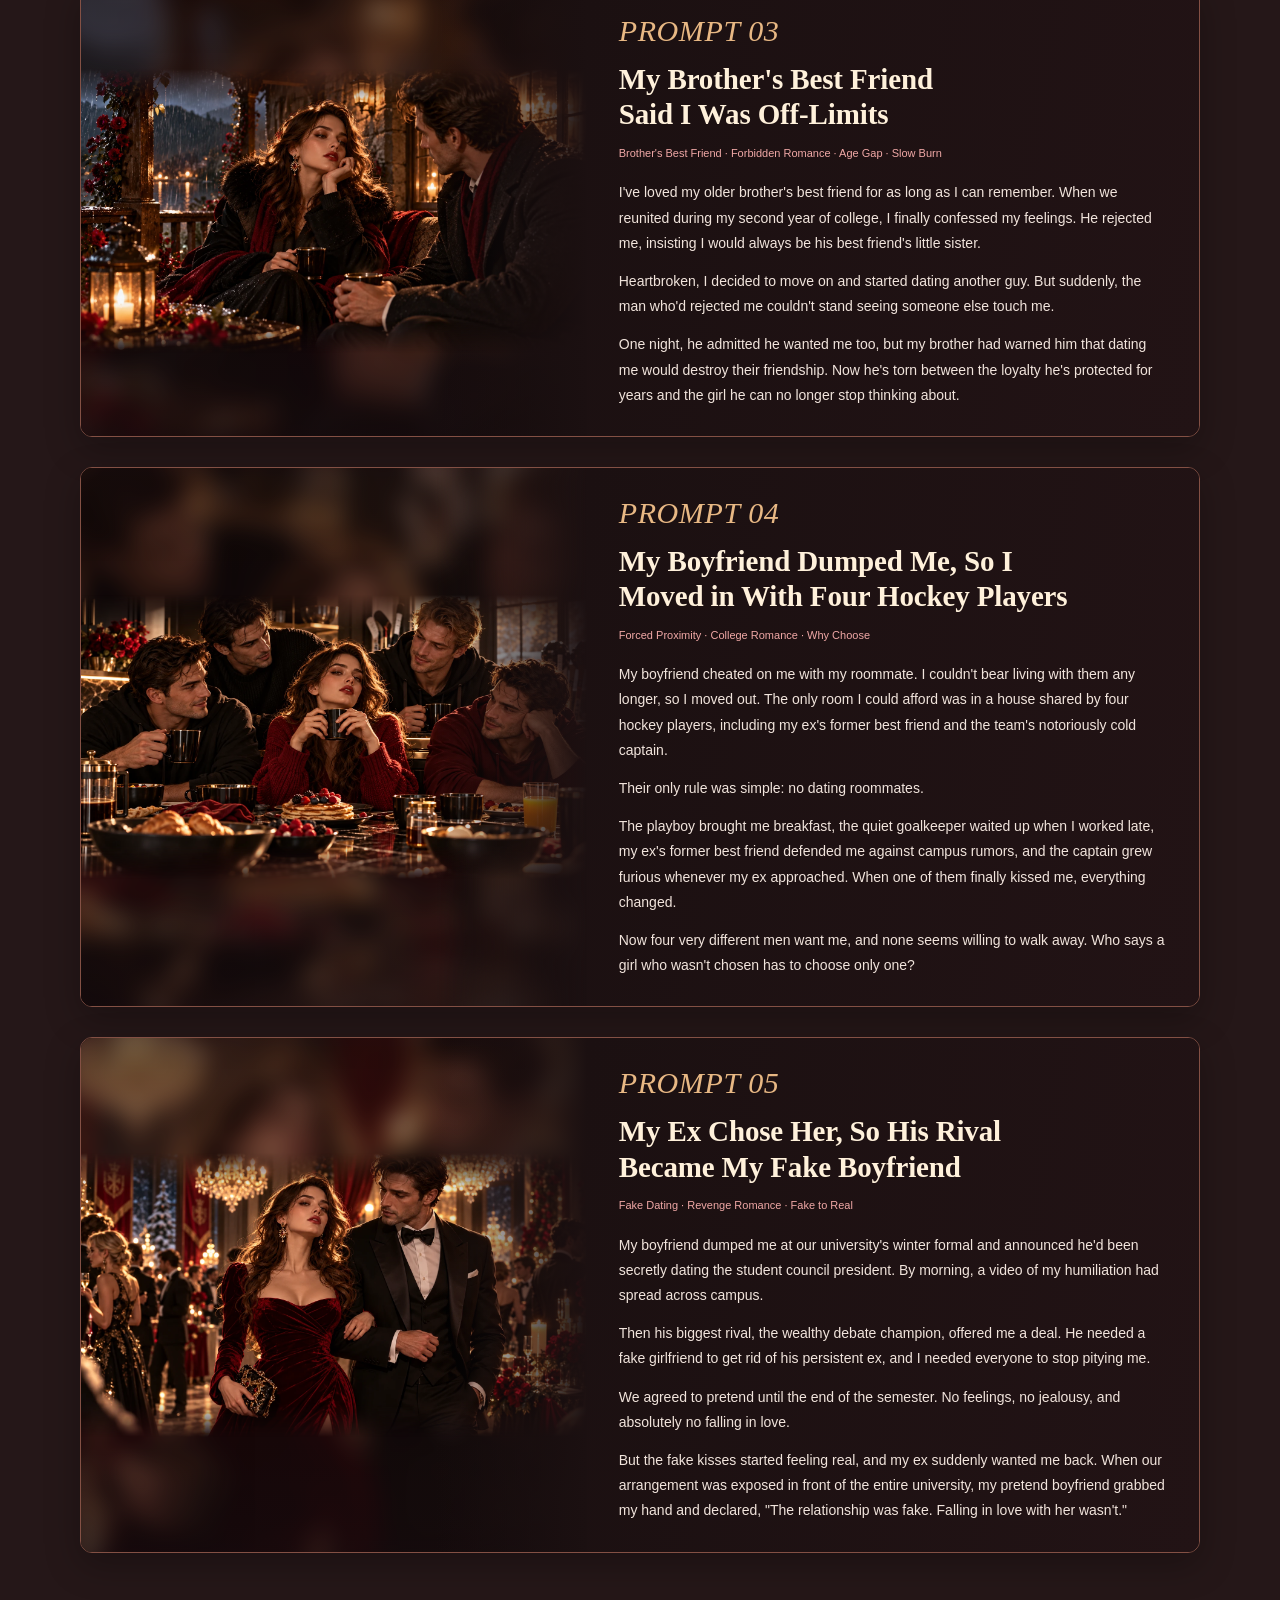
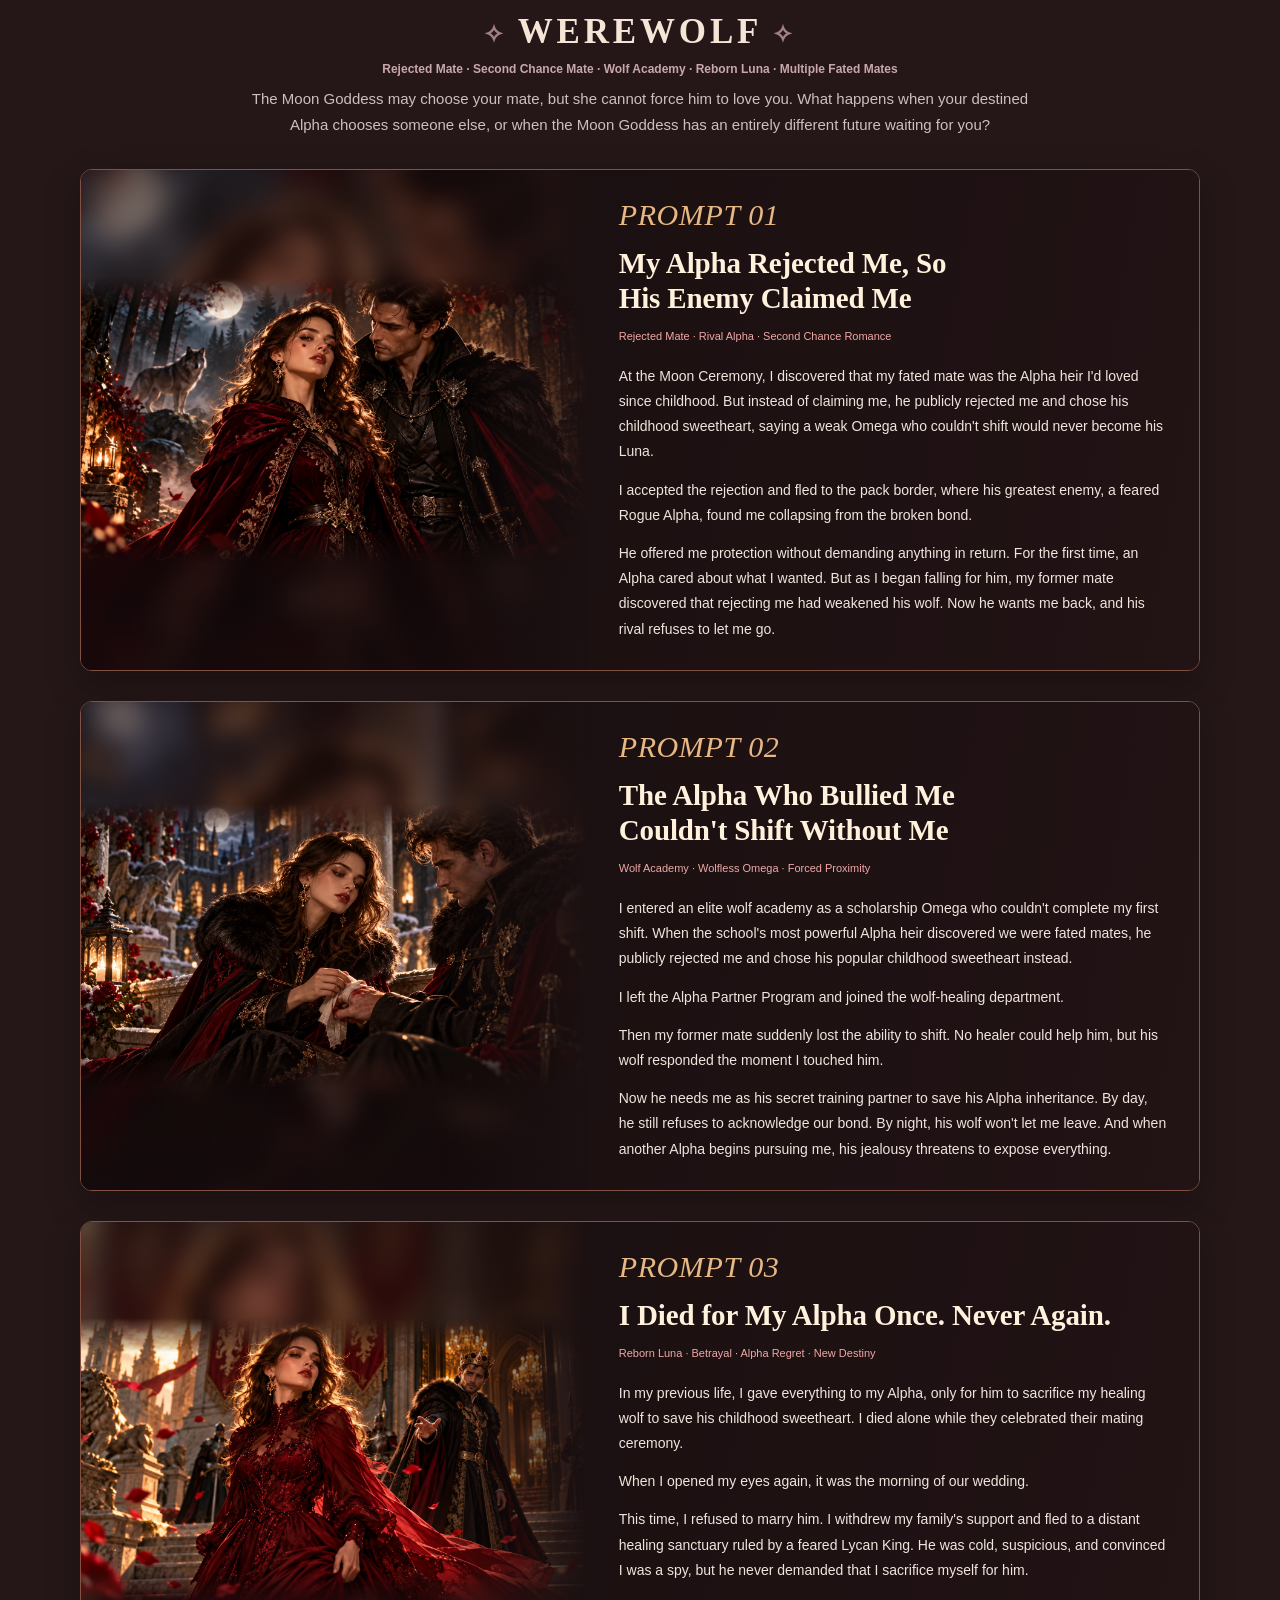
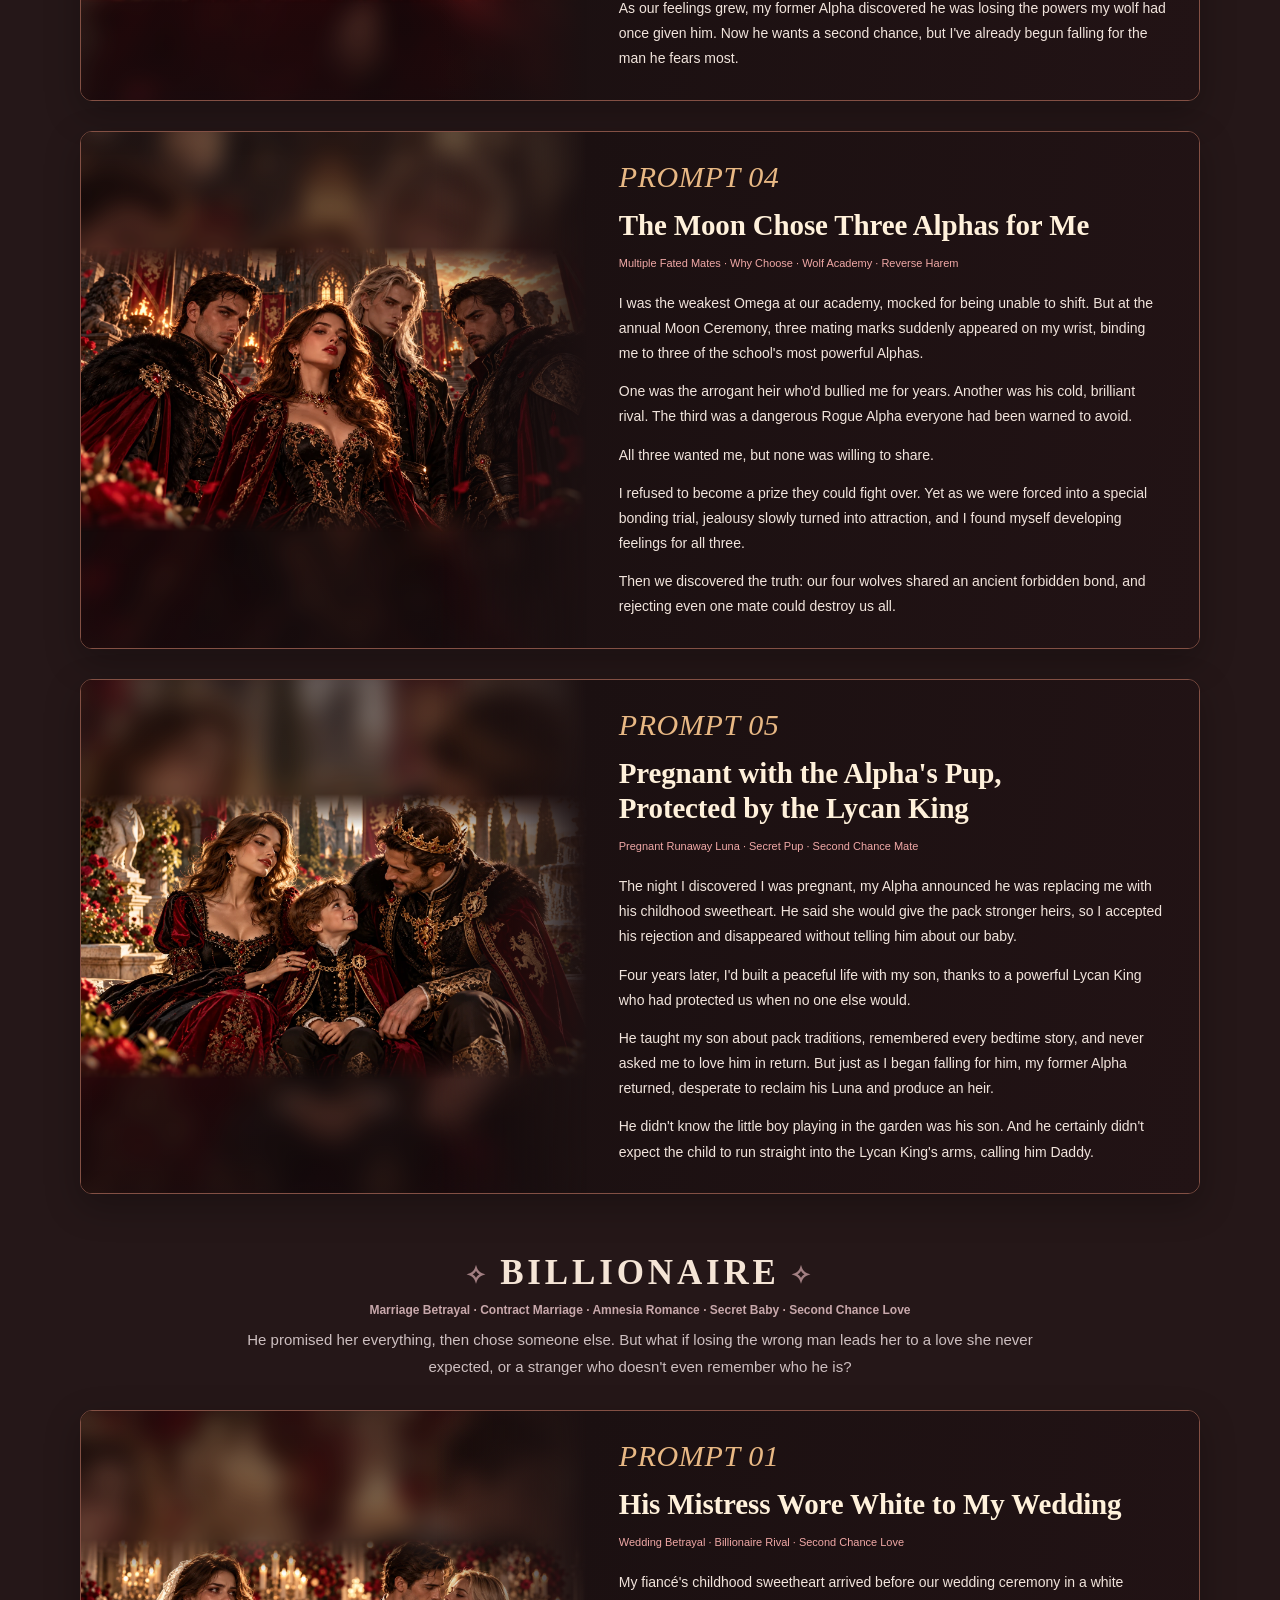
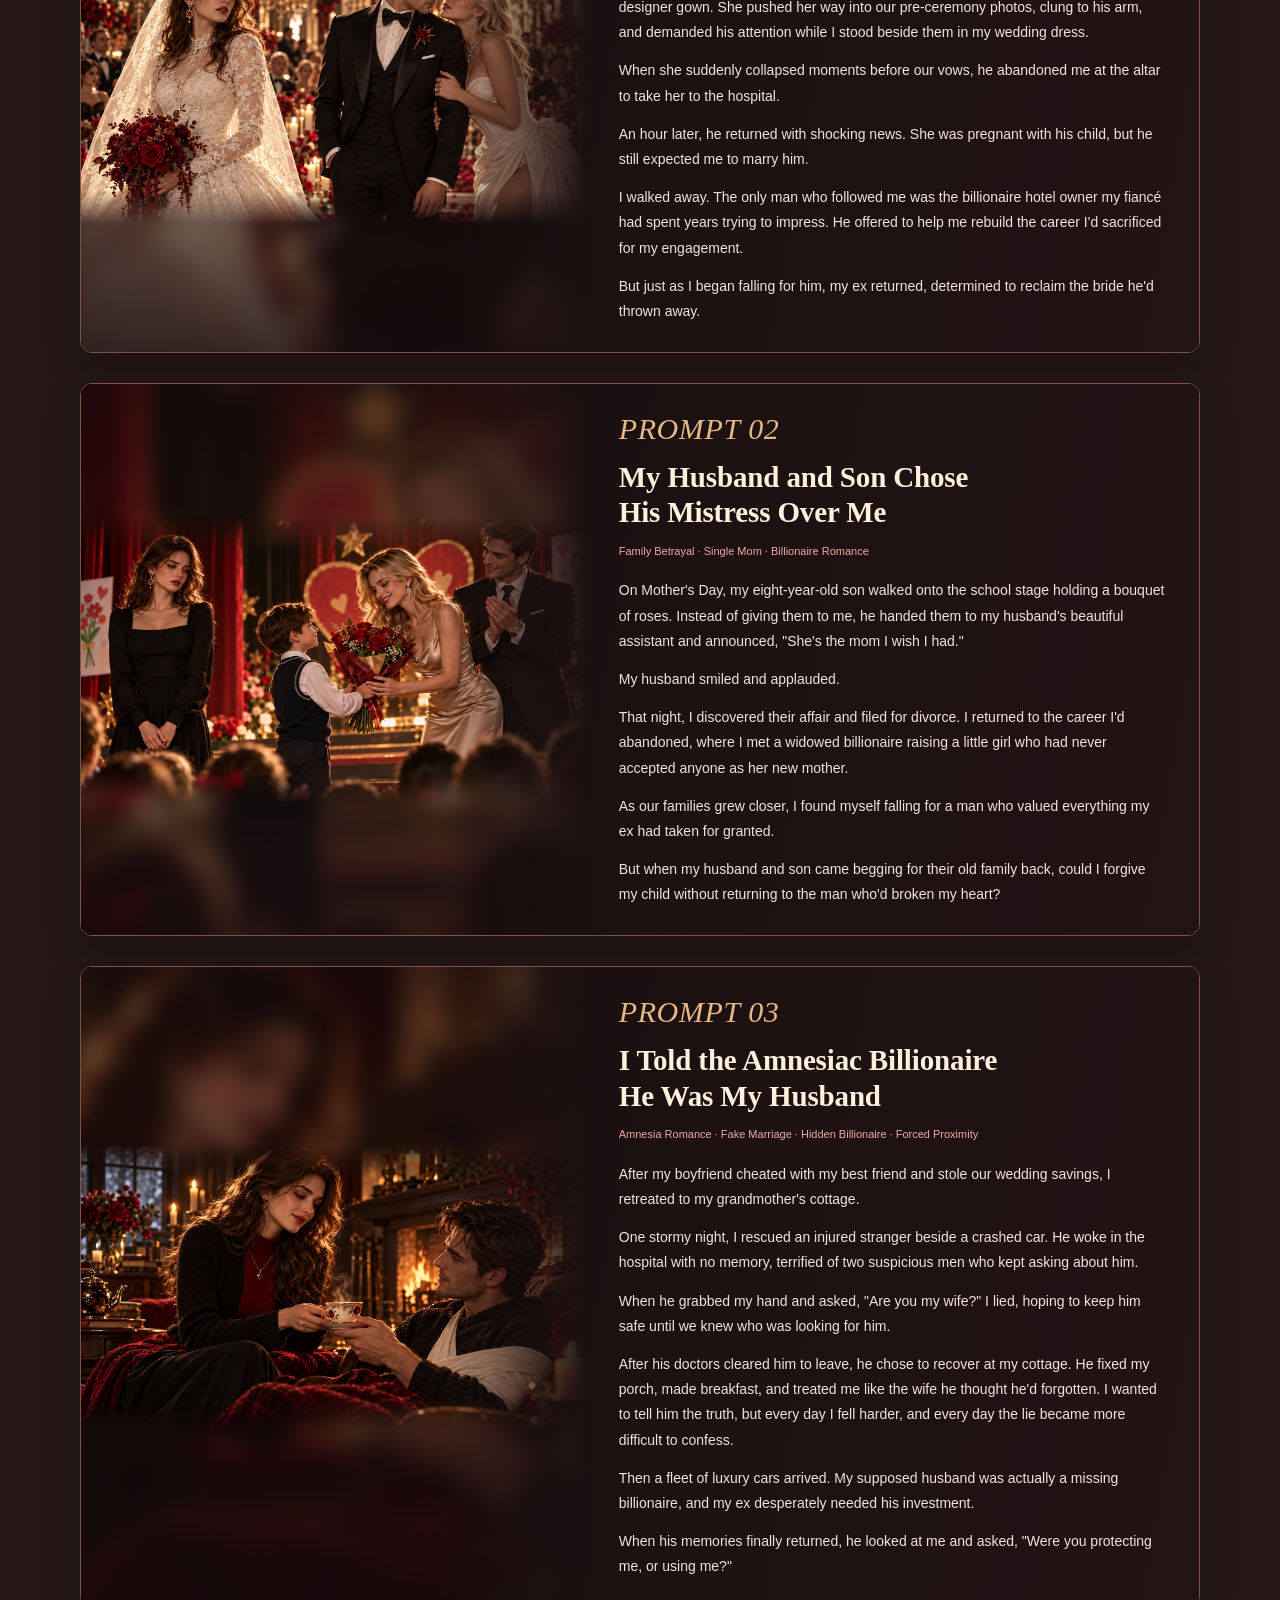
==== commit 1c08755a: "Refine featured awards, decorative prize pool, partner marks and integrated prompts" ====
--- a/index.html
+++ b/index.html
@@ -246,7 +246,7 @@
 .final p{max-width:36em;color:var(--on-band-muted);margin:22px 0 30px;font-size:18px}
 footer{background:var(--band);color:var(--on-band-muted);padding:22px 0 28px;font-size:14px}
 footer .wrap{display:flex;gap:8px 24px;justify-content:space-between;flex-wrap:wrap}
-</style><link rel="stylesheet" href="romance.css?v=hero-prizes-6">
+</style><link rel="stylesheet" href="romance.css?v=integrated-panels-4">
 </head>
 <body>
 
@@ -272,7 +272,7 @@
     <div class="wrap">
       <div>
         <div class="kicker">THE WRITING CONTEST · BETRAYAL. AWAKENING. SECOND CHANCES.</div>
-        <p class="hero-overline">INKPORT · ROCNOVEL · SUPERSTORY</p><h1 class="sr-only">Thanks for Not Choosing Me</h1><div class="hero-award"><span>Total prize money</span><strong>$44,300</strong></div>
+        <p class="hero-overline">INKPORT · ROCNOVEL · SUPERSTORY</p><h1 class="sr-only">Thanks for Not Choosing Me</h1><div class="hero-award" id="prize-pool"><span>Total prize money</span><strong>$44,300</strong></div>
         <p class="strap">He chose someone else. She became the best version of herself and found someone better.</p>
         <div class="cta">
           <a class="btn pop" href="https://author.inkport.top/" target="_blank" rel="noopener">Submit your story</a>
@@ -346,11 +346,11 @@
   <section id="prizes" class="band curve-t curve-b">
     <div class="wrap">
       <div class="head"><div class="kicker">Cash prizes &amp; promotional rewards</div><h2>Rewards for every track.</h2><p>Winners may choose which of their own books to promote.</p></div>
-      <p class="exnote"><b>InkPort exclusive</b> means the winner must sign an exclusive publishing contract with InkPort. All other prizes are open to exclusive and non-exclusive entries. Each author can win only one main prize; all other awards can be won in addition.</p>
+      <p class="exnote">The grand prize and first prize are <b>exclusive</b>. All other prizes are open to exclusive and non-exclusive entries. Each author can win only one main prize; all other awards can be won in addition.</p>
 
       <div class="award-track long-track" aria-labelledby="long-awards-title"><div class="sub"><h3 id="long-awards-title">Long novel awards</h3><span class="cnt">52 awards</span></div>
       <div class="pz">
-        <article class="pc top"><img class="prize-trophy" src="assets/prize-trophy.webp" alt="Silver crown and trophy with amethyst gemstones" width="1536" height="1024" loading="lazy"><span class="tag">INKPORT EXCLUSIVE</span><div class="rk">1 winner</div><h4>Grand prize</h4><div class="amt">$12,000</div><ul><li>6 promotions</li><li>Priority IP adaptation review</li></ul></article>
+        <article class="pc top"><img class="prize-trophy" src="assets/prize-trophy.webp" alt="Silver crown and trophy with amethyst gemstones" width="1536" height="1024" loading="lazy"><div class="award-copy"><span class="tag">INKPORT EXCLUSIVE</span><div class="rk">1 winner</div><h4>Grand prize</h4><div class="amt">$12,000</div><ul><li>6 promotions</li><li>Priority IP adaptation review</li></ul></div></article>
         <article class="pc gold-prize"><img class="prize-trophy" src="assets/gold-trophy.webp" alt="Polished gold trophy cup" width="1536" height="1024" loading="lazy"><div class="rk">2 winners</div><h4>Gold</h4><div class="amt">$7,000<small>each</small></div><ul><li>4 promotions</li></ul></article>
         <article class="pc silver-prize"><img class="prize-trophy" src="assets/silver-trophy.webp" alt="Polished silver trophy cup" width="1536" height="1024" loading="lazy"><div class="rk">2 winners</div><h4>Silver</h4><div class="amt">$2,500<small>each</small></div><ul><li>2 promotions</li></ul></article>
       </div>
@@ -368,7 +368,7 @@
 
       </div><div class="award-track short-track" aria-labelledby="short-awards-title"><div class="sub"><h3 id="short-awards-title">Short story awards</h3><span class="cnt">14 awards</span></div>
       <div class="pz">
-        <article class="pc top short-first gold-prize"><img class="prize-trophy" src="assets/gold-trophy.webp" alt="Polished gold trophy cup" width="1536" height="1024" loading="lazy"><span class="tag">INKPORT EXCLUSIVE</span><div class="rk">1 winner</div><h4>First prize</h4><div class="amt">$2,500</div><ul><li>3+ promotions</li></ul></article>
+        <article class="pc top short-first gold-prize"><img class="prize-trophy" src="assets/gold-trophy.webp" alt="Polished gold trophy cup" width="1536" height="1024" loading="lazy"><div class="award-copy"><span class="tag">INKPORT EXCLUSIVE</span><div class="rk">1 winner</div><h4>First prize</h4><div class="amt">$2,500</div><ul><li>3+ promotions</li></ul></div></article>
         <article class="pc silver-prize"><img class="prize-trophy" src="assets/silver-trophy.webp" alt="Polished silver trophy cup" width="1536" height="1024" loading="lazy"><div class="rk">2 winners</div><h4>Second prize</h4><div class="amt">$1,000<small>each</small></div><ul><li>2 promotions each</li></ul></article>
         <article class="pc bronze-prize"><img class="prize-trophy" src="assets/bronze-trophy.webp" alt="Polished bronze trophy cup" width="1536" height="1024" loading="lazy"><div class="rk">3 winners</div><h4>Third prize</h4><div class="amt">$700<small>each</small></div><ul><li>1 promotion each</li></ul></article>
       </div>
@@ -401,41 +401,41 @@
       <div class="notice" style="margin:0 0 8px"><span class="ic">!</span><div><b>Using the inspiration prompts.</b> The 20 contest inspiration prompts are provided exclusively for submissions to RocNovel and SuperStory. Do not use these prompts to develop or publish stories on other platforms. Unauthorized use may result in disqualification or legal remedies where permitted by applicable law. They are here to spark your imagination, not limit it. Create your own characters, relationships, conflicts, and journeys.</div></div>
       <nav class="genre-nav" aria-label="Romance worlds"><a href="#g-ya">YA / New Adult</a><a href="#g-werewolf">Werewolf</a><a href="#g-billionaire">Billionaire</a><a href="#g-mafia">Mafia</a></nav><div class="genre" id="g-ya"><div class="ghead"><h3>YA / NEW ADULT</h3><p class="gt">First Love · Campus Betrayal · Bully Romance · Brother's Best Friend · Fake Dating</p><p class="gd">Your first love is supposed to be unforgettable. But what if the boy who breaks your heart is the one everyone else adores? One public rejection could lead to an unexpected romance, a forbidden attraction, or a second chance you never saw coming.</p></div>
       <div class="prompts">
-        <article class="prompt" id="prompt-01"><span class="pn">Prompt 01</span><h4>The Hockey Captain Chose Her</h4><p class="pt">Hockey Romance · Public Betrayal · Rival Romance</p><p>My boyfriend promised to kiss me on the ice if his team won the semifinal. Instead, he skated past me and kissed the cheer captain in front of thousands of fans. As I stood there humiliated, the captain of the team they would face in the championship final approached and offered me his jacket.</p><p>"Come with me. Let's give them something else to talk about."</p><p>I agreed to one date, hoping to make my ex jealous. But the arrogant hockey captain turned out to be surprisingly gentle, and our attraction soon became impossible to ignore. Now my ex wants me back, just as the two captains prepare to face each other in the championship final.</p><img class="prompt-art" src="assets/prompt-01-c7d63ee6ae.webp" alt="Romantic illustration inspired by The Hockey Captain Chose Her" loading="lazy" width="1672" height="941"></article>
-        <article class="prompt" id="prompt-02"><span class="pn">Prompt 02</span><h4>The Boy Who Bullied Me Couldn't Stand Losing Me</h4><p class="pt">Bully Romance · Unrequited Crush · Jealousy · Groveling</p><p>I spent two years secretly loving the richest, most popular boy at our college, even though he constantly mocked me for being poor and embarrassed me in front of his friends. At his birthday party, someone dared him to kiss the ugliest girl in the room. He looked straight at me and laughed.</p><p>That was the night I finally stopped loving him.</p><p>I blocked his number, quit tutoring him, and started dating someone who actually respected me. Suddenly, my former bully was everywhere, interrupting my dates and demanding to know why I no longer wanted him. But when his friends humiliated me again, would he finally stand up for me, even if it meant losing everything he'd once valued?</p><img class="prompt-art" src="assets/prompt-02-b0376cd23c.webp" alt="Romantic illustration inspired by The Boy Who Bullied Me Couldn't Stand Losing Me" loading="lazy" width="1672" height="941"></article>
-        <article class="prompt" id="prompt-03"><span class="pn">Prompt 03</span><h4>My Brother's Best Friend Said I Was Off-Limits</h4><p class="pt">Brother's Best Friend · Forbidden Romance · Age Gap · Slow Burn</p><p>I've loved my older brother's best friend for as long as I can remember. When we reunited during my second year of college, I finally confessed my feelings. He rejected me, insisting I would always be his best friend's little sister.</p><p>Heartbroken, I decided to move on and started dating another guy. But suddenly, the man who'd rejected me couldn't stand seeing someone else touch me.</p><p>One night, he admitted he wanted me too, but my brother had warned him that dating me would destroy their friendship. Now he's torn between the loyalty he's protected for years and the girl he can no longer stop thinking about.</p><img class="prompt-art" src="assets/prompt-03-c307f59a8d.webp" alt="Romantic illustration inspired by My Brother's Best Friend Said I Was Off-Limits" loading="lazy" width="1672" height="941"></article>
-        <article class="prompt" id="prompt-04"><span class="pn">Prompt 04</span><h4>My Boyfriend Dumped Me, So I Moved in With Four Hockey Players</h4><p class="pt">Forced Proximity · College Romance · Why Choose</p><p>My boyfriend cheated on me with my roommate. I couldn't bear living with them any longer, so I moved out. The only room I could afford was in a house shared by four hockey players, including my ex's former best friend and the team's notoriously cold captain.</p><p>Their only rule was simple: no dating roommates.</p><p>The playboy brought me breakfast, the quiet goalkeeper waited up when I worked late, my ex's former best friend defended me against campus rumors, and the captain grew furious whenever my ex approached. When one of them finally kissed me, everything changed.</p><p>Now four very different men want me, and none seems willing to walk away. Who says a girl who wasn't chosen has to choose only one?</p><img class="prompt-art" src="assets/prompt-04-b6640c0378.webp" alt="Romantic illustration inspired by My Boyfriend Dumped Me, So I Moved in With Four Hockey Players" loading="lazy" width="1672" height="941"></article>
-        <article class="prompt" id="prompt-05"><span class="pn">Prompt 05</span><h4>My Ex Chose Her, So His Rival Became My Fake Boyfriend</h4><p class="pt">Fake Dating · Revenge Romance · Fake to Real</p><p>My boyfriend dumped me at our university's winter formal and announced he'd been secretly dating the student council president. By morning, a video of my humiliation had spread across campus.</p><p>Then his biggest rival, the wealthy debate champion, offered me a deal. He needed a fake girlfriend to get rid of his persistent ex, and I needed everyone to stop pitying me.</p><p>We agreed to pretend until the end of the semester. No feelings, no jealousy, and absolutely no falling in love.</p><p>But the fake kisses started feeling real, and my ex suddenly wanted me back. When our arrangement was exposed in front of the entire university, my pretend boyfriend grabbed my hand and declared, "The relationship was fake. Falling in love with her wasn't."</p><img class="prompt-art" src="assets/prompt-05-5b6c3efecb.webp" alt="Romantic illustration inspired by My Ex Chose Her, So His Rival Became My Fake Boyfriend" loading="lazy" width="1672" height="941"></article>
+        <article class="prompt" id="prompt-01" style="--scene:url('assets/prompt-01-c7d63ee6ae.webp')"><div class="prompt-visual"><img class="prompt-art" src="assets/prompt-01-c7d63ee6ae.webp" alt="Romantic illustration inspired by The Hockey Captain Chose Her" loading="lazy" width="1672" height="941"></div><div class="prompt-copy"><span class="pn">Prompt 01</span><h4>The Hockey Captain Chose Her</h4><p class="pt">Hockey Romance · Public Betrayal · Rival Romance</p><p>My boyfriend promised to kiss me on the ice if his team won the semifinal. Instead, he skated past me and kissed the cheer captain in front of thousands of fans. As I stood there humiliated, the captain of the team they would face in the championship final approached and offered me his jacket.</p><p>"Come with me. Let's give them something else to talk about."</p><p>I agreed to one date, hoping to make my ex jealous. But the arrogant hockey captain turned out to be surprisingly gentle, and our attraction soon became impossible to ignore. Now my ex wants me back, just as the two captains prepare to face each other in the championship final.</p></div></article>
+        <article class="prompt" id="prompt-02" style="--scene:url('assets/prompt-02-b0376cd23c.webp')"><div class="prompt-visual"><img class="prompt-art" src="assets/prompt-02-b0376cd23c.webp" alt="Romantic illustration inspired by The Boy Who Bullied Me Couldn't Stand Losing Me" loading="lazy" width="1672" height="941"></div><div class="prompt-copy"><span class="pn">Prompt 02</span><h4>The Boy Who Bullied Me Couldn't Stand Losing Me</h4><p class="pt">Bully Romance · Unrequited Crush · Jealousy · Groveling</p><p>I spent two years secretly loving the richest, most popular boy at our college, even though he constantly mocked me for being poor and embarrassed me in front of his friends. At his birthday party, someone dared him to kiss the ugliest girl in the room. He looked straight at me and laughed.</p><p>That was the night I finally stopped loving him.</p><p>I blocked his number, quit tutoring him, and started dating someone who actually respected me. Suddenly, my former bully was everywhere, interrupting my dates and demanding to know why I no longer wanted him. But when his friends humiliated me again, would he finally stand up for me, even if it meant losing everything he'd once valued?</p></div></article>
+        <article class="prompt" id="prompt-03" style="--scene:url('assets/prompt-03-c307f59a8d.webp')"><div class="prompt-visual"><img class="prompt-art" src="assets/prompt-03-c307f59a8d.webp" alt="Romantic illustration inspired by My Brother's Best Friend Said I Was Off-Limits" loading="lazy" width="1672" height="941"></div><div class="prompt-copy"><span class="pn">Prompt 03</span><h4>My Brother's Best Friend Said I Was Off-Limits</h4><p class="pt">Brother's Best Friend · Forbidden Romance · Age Gap · Slow Burn</p><p>I've loved my older brother's best friend for as long as I can remember. When we reunited during my second year of college, I finally confessed my feelings. He rejected me, insisting I would always be his best friend's little sister.</p><p>Heartbroken, I decided to move on and started dating another guy. But suddenly, the man who'd rejected me couldn't stand seeing someone else touch me.</p><p>One night, he admitted he wanted me too, but my brother had warned him that dating me would destroy their friendship. Now he's torn between the loyalty he's protected for years and the girl he can no longer stop thinking about.</p></div></article>
+        <article class="prompt" id="prompt-04" style="--scene:url('assets/prompt-04-b6640c0378.webp')"><div class="prompt-visual"><img class="prompt-art" src="assets/prompt-04-b6640c0378.webp" alt="Romantic illustration inspired by My Boyfriend Dumped Me, So I Moved in With Four Hockey Players" loading="lazy" width="1672" height="941"></div><div class="prompt-copy"><span class="pn">Prompt 04</span><h4>My Boyfriend Dumped Me, So I Moved in With Four Hockey Players</h4><p class="pt">Forced Proximity · College Romance · Why Choose</p><p>My boyfriend cheated on me with my roommate. I couldn't bear living with them any longer, so I moved out. The only room I could afford was in a house shared by four hockey players, including my ex's former best friend and the team's notoriously cold captain.</p><p>Their only rule was simple: no dating roommates.</p><p>The playboy brought me breakfast, the quiet goalkeeper waited up when I worked late, my ex's former best friend defended me against campus rumors, and the captain grew furious whenever my ex approached. When one of them finally kissed me, everything changed.</p><p>Now four very different men want me, and none seems willing to walk away. Who says a girl who wasn't chosen has to choose only one?</p></div></article>
+        <article class="prompt" id="prompt-05" style="--scene:url('assets/prompt-05-5b6c3efecb.webp')"><div class="prompt-visual"><img class="prompt-art" src="assets/prompt-05-5b6c3efecb.webp" alt="Romantic illustration inspired by My Ex Chose Her, So His Rival Became My Fake Boyfriend" loading="lazy" width="1672" height="941"></div><div class="prompt-copy"><span class="pn">Prompt 05</span><h4>My Ex Chose Her, So His Rival Became My Fake Boyfriend</h4><p class="pt">Fake Dating · Revenge Romance · Fake to Real</p><p>My boyfriend dumped me at our university's winter formal and announced he'd been secretly dating the student council president. By morning, a video of my humiliation had spread across campus.</p><p>Then his biggest rival, the wealthy debate champion, offered me a deal. He needed a fake girlfriend to get rid of his persistent ex, and I needed everyone to stop pitying me.</p><p>We agreed to pretend until the end of the semester. No feelings, no jealousy, and absolutely no falling in love.</p><p>But the fake kisses started feeling real, and my ex suddenly wanted me back. When our arrangement was exposed in front of the entire university, my pretend boyfriend grabbed my hand and declared, "The relationship was fake. Falling in love with her wasn't."</p></div></article>
       </div></div>
       <div class="genre" id="g-werewolf"><div class="ghead"><h3>WEREWOLF</h3><p class="gt">Rejected Mate · Second Chance Mate · Wolf Academy · Reborn Luna · Multiple Fated Mates</p><p class="gd">The Moon Goddess may choose your mate, but she cannot force him to love you. What happens when your destined Alpha chooses someone else, or when the Moon Goddess has an entirely different future waiting for you?</p></div>
       <div class="prompts">
-        <article class="prompt" id="prompt-06"><span class="pn">Prompt 01</span><h4>My Alpha Rejected Me, So His Enemy Claimed Me</h4><p class="pt">Rejected Mate · Rival Alpha · Second Chance Romance</p><p>At the Moon Ceremony, I discovered that my fated mate was the Alpha heir I'd loved since childhood. But instead of claiming me, he publicly rejected me and chose his childhood sweetheart, saying a weak Omega who couldn't shift would never become his Luna.</p><p>I accepted the rejection and fled to the pack border, where his greatest enemy, a feared Rogue Alpha, found me collapsing from the broken bond.</p><p>He offered me protection without demanding anything in return. For the first time, an Alpha cared about what I wanted. But as I began falling for him, my former mate discovered that rejecting me had weakened his wolf. Now he wants me back, and his rival refuses to let me go.</p><img class="prompt-art" src="assets/prompt-06-6509e47bfe.webp" alt="Romantic illustration inspired by My Alpha Rejected Me, So His Enemy Claimed Me" loading="lazy" width="1672" height="941"></article>
-        <article class="prompt" id="prompt-07"><span class="pn">Prompt 02</span><h4>The Alpha Who Bullied Me Couldn't Shift Without Me</h4><p class="pt">Wolf Academy · Wolfless Omega · Forced Proximity</p><p>I entered an elite wolf academy as a scholarship Omega who couldn't complete my first shift. When the school's most powerful Alpha heir discovered we were fated mates, he publicly rejected me and chose his popular childhood sweetheart instead.</p><p>I left the Alpha Partner Program and joined the wolf-healing department.</p><p>Then my former mate suddenly lost the ability to shift. No healer could help him, but his wolf responded the moment I touched him.</p><p>Now he needs me as his secret training partner to save his Alpha inheritance. By day, he still refuses to acknowledge our bond. By night, his wolf won't let me leave. And when another Alpha begins pursuing me, his jealousy threatens to expose everything.</p><img class="prompt-art" src="assets/prompt-07-97b3d94cd5.webp" alt="Romantic illustration inspired by The Alpha Who Bullied Me Couldn't Shift Without Me" loading="lazy" width="1672" height="941"></article>
-        <article class="prompt" id="prompt-08"><span class="pn">Prompt 03</span><h4>I Died for My Alpha Once. Never Again.</h4><p class="pt">Reborn Luna · Betrayal · Alpha Regret · New Destiny</p><p>In my previous life, I gave everything to my Alpha, only for him to sacrifice my healing wolf to save his childhood sweetheart. I died alone while they celebrated their mating ceremony.</p><p>When I opened my eyes again, it was the morning of our wedding.</p><p>This time, I refused to marry him. I withdrew my family's support and fled to a distant healing sanctuary ruled by a feared Lycan King. He was cold, suspicious, and convinced I was a spy, but he never demanded that I sacrifice myself for him.</p><p>As our feelings grew, my former Alpha discovered he was losing the powers my wolf had once given him. Now he wants a second chance, but I've already begun falling for the man he fears most.</p><img class="prompt-art" src="assets/prompt-08-832712c521.webp" alt="Romantic illustration inspired by I Died for My Alpha Once. Never Again." loading="lazy" width="1672" height="941"></article>
-        <article class="prompt" id="prompt-09"><span class="pn">Prompt 04</span><h4>The Moon Chose Three Alphas for Me</h4><p class="pt">Multiple Fated Mates · Why Choose · Wolf Academy · Reverse Harem</p><p>I was the weakest Omega at our academy, mocked for being unable to shift. But at the annual Moon Ceremony, three mating marks suddenly appeared on my wrist, binding me to three of the school's most powerful Alphas.</p><p>One was the arrogant heir who'd bullied me for years. Another was his cold, brilliant rival. The third was a dangerous Rogue Alpha everyone had been warned to avoid.</p><p>All three wanted me, but none was willing to share.</p><p>I refused to become a prize they could fight over. Yet as we were forced into a special bonding trial, jealousy slowly turned into attraction, and I found myself developing feelings for all three.</p><p>Then we discovered the truth: our four wolves shared an ancient forbidden bond, and rejecting even one mate could destroy us all.</p><img class="prompt-art" src="assets/prompt-09-63a80da135.webp" alt="Romantic illustration inspired by The Moon Chose Three Alphas for Me" loading="lazy" width="1672" height="941"></article>
-        <article class="prompt" id="prompt-10"><span class="pn">Prompt 05</span><h4>Pregnant with the Alpha's Pup, Protected by the Lycan King</h4><p class="pt">Pregnant Runaway Luna · Secret Pup · Second Chance Mate</p><p>The night I discovered I was pregnant, my Alpha announced he was replacing me with his childhood sweetheart. He said she would give the pack stronger heirs, so I accepted his rejection and disappeared without telling him about our baby.</p><p>Four years later, I'd built a peaceful life with my son, thanks to a powerful Lycan King who had protected us when no one else would.</p><p>He taught my son about pack traditions, remembered every bedtime story, and never asked me to love him in return. But just as I began falling for him, my former Alpha returned, desperate to reclaim his Luna and produce an heir.</p><p>He didn't know the little boy playing in the garden was his son. And he certainly didn't expect the child to run straight into the Lycan King's arms, calling him Daddy.</p><img class="prompt-art" src="assets/prompt-10-bccd3eab27.webp" alt="Romantic illustration inspired by Pregnant with the Alpha's Pup, Protected by the Lycan King" loading="lazy" width="1672" height="941"></article>
+        <article class="prompt" id="prompt-06" style="--scene:url('assets/prompt-06-6509e47bfe.webp')"><div class="prompt-visual"><img class="prompt-art" src="assets/prompt-06-6509e47bfe.webp" alt="Romantic illustration inspired by My Alpha Rejected Me, So His Enemy Claimed Me" loading="lazy" width="1672" height="941"></div><div class="prompt-copy"><span class="pn">Prompt 01</span><h4>My Alpha Rejected Me, So His Enemy Claimed Me</h4><p class="pt">Rejected Mate · Rival Alpha · Second Chance Romance</p><p>At the Moon Ceremony, I discovered that my fated mate was the Alpha heir I'd loved since childhood. But instead of claiming me, he publicly rejected me and chose his childhood sweetheart, saying a weak Omega who couldn't shift would never become his Luna.</p><p>I accepted the rejection and fled to the pack border, where his greatest enemy, a feared Rogue Alpha, found me collapsing from the broken bond.</p><p>He offered me protection without demanding anything in return. For the first time, an Alpha cared about what I wanted. But as I began falling for him, my former mate discovered that rejecting me had weakened his wolf. Now he wants me back, and his rival refuses to let me go.</p></div></article>
+        <article class="prompt" id="prompt-07" style="--scene:url('assets/prompt-07-97b3d94cd5.webp')"><div class="prompt-visual"><img class="prompt-art" src="assets/prompt-07-97b3d94cd5.webp" alt="Romantic illustration inspired by The Alpha Who Bullied Me Couldn't Shift Without Me" loading="lazy" width="1672" height="941"></div><div class="prompt-copy"><span class="pn">Prompt 02</span><h4>The Alpha Who Bullied Me Couldn't Shift Without Me</h4><p class="pt">Wolf Academy · Wolfless Omega · Forced Proximity</p><p>I entered an elite wolf academy as a scholarship Omega who couldn't complete my first shift. When the school's most powerful Alpha heir discovered we were fated mates, he publicly rejected me and chose his popular childhood sweetheart instead.</p><p>I left the Alpha Partner Program and joined the wolf-healing department.</p><p>Then my former mate suddenly lost the ability to shift. No healer could help him, but his wolf responded the moment I touched him.</p><p>Now he needs me as his secret training partner to save his Alpha inheritance. By day, he still refuses to acknowledge our bond. By night, his wolf won't let me leave. And when another Alpha begins pursuing me, his jealousy threatens to expose everything.</p></div></article>
+        <article class="prompt" id="prompt-08" style="--scene:url('assets/prompt-08-832712c521.webp')"><div class="prompt-visual"><img class="prompt-art" src="assets/prompt-08-832712c521.webp" alt="Romantic illustration inspired by I Died for My Alpha Once. Never Again." loading="lazy" width="1672" height="941"></div><div class="prompt-copy"><span class="pn">Prompt 03</span><h4>I Died for My Alpha Once. Never Again.</h4><p class="pt">Reborn Luna · Betrayal · Alpha Regret · New Destiny</p><p>In my previous life, I gave everything to my Alpha, only for him to sacrifice my healing wolf to save his childhood sweetheart. I died alone while they celebrated their mating ceremony.</p><p>When I opened my eyes again, it was the morning of our wedding.</p><p>This time, I refused to marry him. I withdrew my family's support and fled to a distant healing sanctuary ruled by a feared Lycan King. He was cold, suspicious, and convinced I was a spy, but he never demanded that I sacrifice myself for him.</p><p>As our feelings grew, my former Alpha discovered he was losing the powers my wolf had once given him. Now he wants a second chance, but I've already begun falling for the man he fears most.</p></div></article>
+        <article class="prompt" id="prompt-09" style="--scene:url('assets/prompt-09-63a80da135.webp')"><div class="prompt-visual"><img class="prompt-art" src="assets/prompt-09-63a80da135.webp" alt="Romantic illustration inspired by The Moon Chose Three Alphas for Me" loading="lazy" width="1672" height="941"></div><div class="prompt-copy"><span class="pn">Prompt 04</span><h4>The Moon Chose Three Alphas for Me</h4><p class="pt">Multiple Fated Mates · Why Choose · Wolf Academy · Reverse Harem</p><p>I was the weakest Omega at our academy, mocked for being unable to shift. But at the annual Moon Ceremony, three mating marks suddenly appeared on my wrist, binding me to three of the school's most powerful Alphas.</p><p>One was the arrogant heir who'd bullied me for years. Another was his cold, brilliant rival. The third was a dangerous Rogue Alpha everyone had been warned to avoid.</p><p>All three wanted me, but none was willing to share.</p><p>I refused to become a prize they could fight over. Yet as we were forced into a special bonding trial, jealousy slowly turned into attraction, and I found myself developing feelings for all three.</p><p>Then we discovered the truth: our four wolves shared an ancient forbidden bond, and rejecting even one mate could destroy us all.</p></div></article>
+        <article class="prompt" id="prompt-10" style="--scene:url('assets/prompt-10-bccd3eab27.webp')"><div class="prompt-visual"><img class="prompt-art" src="assets/prompt-10-bccd3eab27.webp" alt="Romantic illustration inspired by Pregnant with the Alpha's Pup, Protected by the Lycan King" loading="lazy" width="1672" height="941"></div><div class="prompt-copy"><span class="pn">Prompt 05</span><h4>Pregnant with the Alpha's Pup, Protected by the Lycan King</h4><p class="pt">Pregnant Runaway Luna · Secret Pup · Second Chance Mate</p><p>The night I discovered I was pregnant, my Alpha announced he was replacing me with his childhood sweetheart. He said she would give the pack stronger heirs, so I accepted his rejection and disappeared without telling him about our baby.</p><p>Four years later, I'd built a peaceful life with my son, thanks to a powerful Lycan King who had protected us when no one else would.</p><p>He taught my son about pack traditions, remembered every bedtime story, and never asked me to love him in return. But just as I began falling for him, my former Alpha returned, desperate to reclaim his Luna and produce an heir.</p><p>He didn't know the little boy playing in the garden was his son. And he certainly didn't expect the child to run straight into the Lycan King's arms, calling him Daddy.</p></div></article>
       </div></div>
       <div class="genre" id="g-billionaire"><div class="ghead"><h3>BILLIONAIRE</h3><p class="gt">Marriage Betrayal · Contract Marriage · Amnesia Romance · Secret Baby · Second Chance Love</p><p class="gd">He promised her everything, then chose someone else. But what if losing the wrong man leads her to a love she never expected, or a stranger who doesn't even remember who he is?</p></div>
       <div class="prompts">
-        <article class="prompt" id="prompt-11"><span class="pn">Prompt 01</span><h4>His Mistress Wore White to My Wedding</h4><p class="pt">Wedding Betrayal · Billionaire Rival · Second Chance Love</p><p>My fiancé's childhood sweetheart arrived before our wedding ceremony in a white designer gown. She pushed her way into our pre-ceremony photos, clung to his arm, and demanded his attention while I stood beside them in my wedding dress.</p><p>When she suddenly collapsed moments before our vows, he abandoned me at the altar to take her to the hospital.</p><p>An hour later, he returned with shocking news. She was pregnant with his child, but he still expected me to marry him.</p><p>I walked away. The only man who followed me was the billionaire hotel owner my fiancé had spent years trying to impress. He offered to help me rebuild the career I'd sacrificed for my engagement.</p><p>But just as I began falling for him, my ex returned, determined to reclaim the bride he'd thrown away.</p><img class="prompt-art" src="assets/prompt-11-9f09f1a5bb.webp" alt="The bride watches as her groom favors his blonde mistress in a white gown." loading="lazy" width="1672" height="941"></article>
-        <article class="prompt" id="prompt-12"><span class="pn">Prompt 02</span><h4>My Husband and Son Chose His Mistress Over Me</h4><p class="pt">Family Betrayal · Single Mom · Billionaire Romance</p><p>On Mother's Day, my eight-year-old son walked onto the school stage holding a bouquet of roses. Instead of giving them to me, he handed them to my husband's beautiful assistant and announced, "She's the mom I wish I had."</p><p>My husband smiled and applauded.</p><p>That night, I discovered their affair and filed for divorce. I returned to the career I'd abandoned, where I met a widowed billionaire raising a little girl who had never accepted anyone as her new mother.</p><p>As our families grew closer, I found myself falling for a man who valued everything my ex had taken for granted.</p><p>But when my husband and son came begging for their old family back, could I forgive my child without returning to the man who'd broken my heart?</p><img class="prompt-art" src="assets/prompt-12-068de0716b.webp" alt="A son gives roses to his father’s mistress while his father applauds and his mother watches." loading="lazy" width="1672" height="941"></article>
-        <article class="prompt" id="prompt-13"><span class="pn">Prompt 03</span><h4>I Told the Amnesiac Billionaire He Was My Husband</h4><p class="pt">Amnesia Romance · Fake Marriage · Hidden Billionaire · Forced Proximity</p><p>After my boyfriend cheated with my best friend and stole our wedding savings, I retreated to my grandmother's cottage.</p><p>One stormy night, I rescued an injured stranger beside a crashed car. He woke in the hospital with no memory, terrified of two suspicious men who kept asking about him.</p><p>When he grabbed my hand and asked, "Are you my wife?" I lied, hoping to keep him safe until we knew who was looking for him.</p><p>After his doctors cleared him to leave, he chose to recover at my cottage. He fixed my porch, made breakfast, and treated me like the wife he thought he'd forgotten. I wanted to tell him the truth, but every day I fell harder, and every day the lie became more difficult to confess.</p><p>Then a fleet of luxury cars arrived. My supposed husband was actually a missing billionaire, and my ex desperately needed his investment.</p><p>When his memories finally returned, he looked at me and asked, "Were you protecting me, or using me?"</p><img class="prompt-art" src="assets/prompt-13-7f99cb170f.webp" alt="Romantic illustration inspired by I Told the Amnesiac Billionaire He Was My Husband" loading="lazy" width="1672" height="941"></article>
-        <article class="prompt" id="prompt-14"><span class="pn">Prompt 04</span><h4>My Contract Husband Chose His First Love</h4><p class="pt">Contract Marriage · Divorce · Enemies to Lovers</p><p>I married a cold-hearted billionaire for one year to save my family's business. Our contract forbade love, but after caring for him through illness and helping his family, I fell for him anyway.</p><p>Then his first love returned, and he ended our marriage early so he could marry her.</p><p>I signed the divorce papers and walked away.</p><p>Months later, I started working for his biggest business rival, an arrogant CEO who made no secret of his attraction to me. We clashed over everything, but somewhere between late-night meetings and unexpected kisses, our professional relationship became something much more dangerous.</p><p>Then my ex realized he'd made a terrible mistake and demanded me back, just as I was falling for the man capable of destroying his empire.</p><img class="prompt-art" src="assets/prompt-14-4f06b224e2.webp" alt="Romantic illustration inspired by My Contract Husband Chose His First Love" loading="lazy" width="1672" height="941"></article>
-        <article class="prompt" id="prompt-15"><span class="pn">Prompt 05</span><h4>He Missed Our Baby's Birth for Her</h4><p class="pt">Marriage Betrayal · Medical Romance · Second Chance Love</p><p>My husband promised he would hold my hand when our daughter was born. Instead, he boarded a private plane to comfort his childhood sweetheart, whose engagement had just fallen apart. I went into premature labor alone. When I finally reached him, he said her emotional breakdown was more urgent than my contractions.</p><p>Our daughter survived, but she needed weeks of hospital care. He didn't visit until the third day. And when he arrived, he brought his childhood sweetheart with him. She wanted to see the baby. I wanted a divorce.</p><p>The man who helped me through those terrifying weeks was a widowed hospital foundation director who had spent years avoiding another relationship. He never tried to replace my daughter's father. He simply kept showing up when I needed help. Eventually, I realized my daughter and I deserved a love that didn't need to be begged for.</p><p>But years later, my ex discovered I had remarried, and the man raising his daughter was the billionaire he needed to save his failing company.</p><img class="prompt-art" src="assets/prompt-15-8aa6d372a9.webp" alt="A mother cradles her newborn with a nurse beside an empty chair, while her absent husband comforts another woman at an airport." loading="lazy" width="1672" height="941"></article>
+        <article class="prompt" id="prompt-11" style="--scene:url('assets/prompt-11-9f09f1a5bb.webp')"><div class="prompt-visual"><img class="prompt-art" src="assets/prompt-11-9f09f1a5bb.webp" alt="The bride watches as her groom favors his blonde mistress in a white gown." loading="lazy" width="1672" height="941"></div><div class="prompt-copy"><span class="pn">Prompt 01</span><h4>His Mistress Wore White to My Wedding</h4><p class="pt">Wedding Betrayal · Billionaire Rival · Second Chance Love</p><p>My fiancé's childhood sweetheart arrived before our wedding ceremony in a white designer gown. She pushed her way into our pre-ceremony photos, clung to his arm, and demanded his attention while I stood beside them in my wedding dress.</p><p>When she suddenly collapsed moments before our vows, he abandoned me at the altar to take her to the hospital.</p><p>An hour later, he returned with shocking news. She was pregnant with his child, but he still expected me to marry him.</p><p>I walked away. The only man who followed me was the billionaire hotel owner my fiancé had spent years trying to impress. He offered to help me rebuild the career I'd sacrificed for my engagement.</p><p>But just as I began falling for him, my ex returned, determined to reclaim the bride he'd thrown away.</p></div></article>
+        <article class="prompt" id="prompt-12" style="--scene:url('assets/prompt-12-068de0716b.webp')"><div class="prompt-visual"><img class="prompt-art" src="assets/prompt-12-068de0716b.webp" alt="A son gives roses to his father’s mistress while his father applauds and his mother watches." loading="lazy" width="1672" height="941"></div><div class="prompt-copy"><span class="pn">Prompt 02</span><h4>My Husband and Son Chose His Mistress Over Me</h4><p class="pt">Family Betrayal · Single Mom · Billionaire Romance</p><p>On Mother's Day, my eight-year-old son walked onto the school stage holding a bouquet of roses. Instead of giving them to me, he handed them to my husband's beautiful assistant and announced, "She's the mom I wish I had."</p><p>My husband smiled and applauded.</p><p>That night, I discovered their affair and filed for divorce. I returned to the career I'd abandoned, where I met a widowed billionaire raising a little girl who had never accepted anyone as her new mother.</p><p>As our families grew closer, I found myself falling for a man who valued everything my ex had taken for granted.</p><p>But when my husband and son came begging for their old family back, could I forgive my child without returning to the man who'd broken my heart?</p></div></article>
+        <article class="prompt" id="prompt-13" style="--scene:url('assets/prompt-13-7f99cb170f.webp')"><div class="prompt-visual"><img class="prompt-art" src="assets/prompt-13-7f99cb170f.webp" alt="Romantic illustration inspired by I Told the Amnesiac Billionaire He Was My Husband" loading="lazy" width="1672" height="941"></div><div class="prompt-copy"><span class="pn">Prompt 03</span><h4>I Told the Amnesiac Billionaire He Was My Husband</h4><p class="pt">Amnesia Romance · Fake Marriage · Hidden Billionaire · Forced Proximity</p><p>After my boyfriend cheated with my best friend and stole our wedding savings, I retreated to my grandmother's cottage.</p><p>One stormy night, I rescued an injured stranger beside a crashed car. He woke in the hospital with no memory, terrified of two suspicious men who kept asking about him.</p><p>When he grabbed my hand and asked, "Are you my wife?" I lied, hoping to keep him safe until we knew who was looking for him.</p><p>After his doctors cleared him to leave, he chose to recover at my cottage. He fixed my porch, made breakfast, and treated me like the wife he thought he'd forgotten. I wanted to tell him the truth, but every day I fell harder, and every day the lie became more difficult to confess.</p><p>Then a fleet of luxury cars arrived. My supposed husband was actually a missing billionaire, and my ex desperately needed his investment.</p><p>When his memories finally returned, he looked at me and asked, "Were you protecting me, or using me?"</p></div></article>
+        <article class="prompt" id="prompt-14" style="--scene:url('assets/prompt-14-4f06b224e2.webp')"><div class="prompt-visual"><img class="prompt-art" src="assets/prompt-14-4f06b224e2.webp" alt="Romantic illustration inspired by My Contract Husband Chose His First Love" loading="lazy" width="1672" height="941"></div><div class="prompt-copy"><span class="pn">Prompt 04</span><h4>My Contract Husband Chose His First Love</h4><p class="pt">Contract Marriage · Divorce · Enemies to Lovers</p><p>I married a cold-hearted billionaire for one year to save my family's business. Our contract forbade love, but after caring for him through illness and helping his family, I fell for him anyway.</p><p>Then his first love returned, and he ended our marriage early so he could marry her.</p><p>I signed the divorce papers and walked away.</p><p>Months later, I started working for his biggest business rival, an arrogant CEO who made no secret of his attraction to me. We clashed over everything, but somewhere between late-night meetings and unexpected kisses, our professional relationship became something much more dangerous.</p><p>Then my ex realized he'd made a terrible mistake and demanded me back, just as I was falling for the man capable of destroying his empire.</p></div></article>
+        <article class="prompt" id="prompt-15" style="--scene:url('assets/prompt-15-8aa6d372a9.webp')"><div class="prompt-visual"><img class="prompt-art" src="assets/prompt-15-8aa6d372a9.webp" alt="A mother cradles her newborn with a nurse beside an empty chair, while her absent husband comforts another woman at an airport." loading="lazy" width="1672" height="941"></div><div class="prompt-copy"><span class="pn">Prompt 05</span><h4>He Missed Our Baby's Birth for Her</h4><p class="pt">Marriage Betrayal · Medical Romance · Second Chance Love</p><p>My husband promised he would hold my hand when our daughter was born. Instead, he boarded a private plane to comfort his childhood sweetheart, whose engagement had just fallen apart. I went into premature labor alone. When I finally reached him, he said her emotional breakdown was more urgent than my contractions.</p><p>Our daughter survived, but she needed weeks of hospital care. He didn't visit until the third day. And when he arrived, he brought his childhood sweetheart with him. She wanted to see the baby. I wanted a divorce.</p><p>The man who helped me through those terrifying weeks was a widowed hospital foundation director who had spent years avoiding another relationship. He never tried to replace my daughter's father. He simply kept showing up when I needed help. Eventually, I realized my daughter and I deserved a love that didn't need to be begged for.</p><p>But years later, my ex discovered I had remarried, and the man raising his daughter was the billionaire he needed to save his failing company.</p></div></article>
       </div></div>
       <div class="genre" id="g-mafia"><div class="ghead"><h3>MAFIA</h3><p class="gt">Mafia Single Dad · Forbidden Romance · Ex's Uncle · Arranged Marriage · Surrogacy · Secret Baby</p><p class="gd">He chose power over love, his family over her heart, or another woman over the one who would have given him everything.</p></div>
       <div class="prompts">
-        <article class="prompt" id="prompt-16"><span class="pn">Prompt 01</span><h4>The Mafia Don's Daughter Chose Me as Her New Mom</h4><p class="pt">Mafia Single Dad · Private Tutor Romance · Grumpy × Sunshine</p><p>My boyfriend left me for his boss's daughter. Her father was a major donor to the private school where I taught, and my contract was suddenly terminated. Desperate for work, I accepted a live-in tutoring job for the six-year-old daughter of a ruthless Mafia Don.</p><p>His little girl hadn't spoken since her mother died, and five tutors had already quit.</p><p>I was supposed to teach her, not become part of the family. But she slowly began speaking again, and her cold-hearted father started finding excuses to spend time with me.</p><p>Just as I realized I was falling for him, my ex arrived at the mansion hoping to secure a business deal.</p><p>He laughed when he saw me, mocking me for becoming a rich man's hired help.</p><p>Then the little girl ran into the room, hugged me, and asked her father, "Daddy, can you please marry her?"</p><img class="prompt-art" src="assets/prompt-16-e1ffe57336.webp" alt="Romantic illustration inspired by The Mafia Don's Daughter Chose Me as Her New Mom" loading="lazy" width="1672" height="941"></article>
-        <article class="prompt" id="prompt-17"><span class="pn">Prompt 02</span><h4>I Slept with My Ex's Mafia Uncle</h4><p class="pt">Forbidden Romance · Ex's Uncle · Age Gap · One-Night Stand</p><p>My boyfriend humiliated me at his birthday party by announcing he was leaving me for my best friend.</p><p>Heartbroken, I went to a hotel bar, where I met a dangerously handsome older man who made me forget everything for one night.</p><p>The next morning, I discovered he was the ruthless Mafia Don who controlled half the city.</p><p>And my ex-boyfriend's uncle.</p><p>I thought our night together would remain a secret. Instead, he started pursuing me, making it clear he wanted more than a casual affair.</p><p>When my ex discovered us, he accused me of sleeping with his uncle for revenge.</p><p>Then the Mafia Don invited me to a family dinner, pulled out the chair beside him, and told his furious nephew, "You had your chance. Now she's mine to pursue."</p><img class="prompt-art" src="assets/prompt-17-758ea043a1.webp" alt="Romantic illustration inspired by I Slept with My Ex's Mafia Uncle" loading="lazy" width="1672" height="941"></article>
-        <article class="prompt" id="prompt-18"><span class="pn">Prompt 03</span><h4>My Fiancé Chose Another Bride, So I Married the Mafia Don He Feared</h4><p class="pt">Mafia Arranged Marriage · Enemy Don · Political Marriage</p><p>One week before our arranged wedding, my fiancé abandoned me to marry a politician's daughter, claiming her family connections were worth more than our years together.</p><p>To repair the broken alliance, my father arranged another marriage for me, this time with the ruthless head of my former fiancé's greatest rival family.</p><p>I expected a cold, loveless marriage. Instead, my new husband gave me a choice, respected my boundaries, and slowly became the man I'd never expected to love.</p><p>But just as our marriage turned real, I discovered a terrible secret.</p><p>My former fiancé had deliberately pushed me into this marriage so he could use me to destroy my husband's family.</p><p>Now I had to choose between protecting the man I loved and exposing a conspiracy that could start a Mafia war.</p><img class="prompt-art" src="assets/prompt-18-f556f91c98.webp" alt="Romantic illustration inspired by My Fiancé Chose Another Bride, So I Married the Mafia Don He Feared" loading="lazy" width="1672" height="941"></article>
-        <article class="prompt" id="prompt-19"><span class="pn">Prompt 04</span><h4>I Was Hired to Carry the Mafia Don's Heir</h4><p class="pt">Mafia Surrogacy · Contract Pregnancy · Forbidden Attraction</p><p>After my boyfriend dumped me for a wealthy heiress, my younger sister needed an expensive medical treatment. I agreed to a gestational surrogacy arrangement with a mysterious billionaire who wanted an heir but had no interest in marriage.</p><p>Only afterward did I discover he was a ruthless Mafia Don.</p><p>Once the pregnancy was confirmed, he invited me to stay in his heavily guarded mansion. What began as a strictly professional arrangement soon became late-night conversations, unexpected tenderness, and feelings neither of us had planned.</p><p>Then my ex returned, threatening to expose the arrangement unless I helped him secure a deal with the Mafia Don.</p><p>I wanted to believe the man protecting me had fallen in love with me. But how could I know whether he truly wanted me, or only the baby I was carrying?</p><img class="prompt-art" src="assets/prompt-19-9395d6df25.webp" alt="Romantic illustration inspired by I Was Hired to Carry the Mafia Don's Heir" loading="lazy" width="1672" height="941"></article>
-        <article class="prompt" id="prompt-20"><span class="pn">Prompt 05</span><h4>The Mafia Prince Rejected Our Baby, So I Ran Away</h4><p class="pt">Secret Baby · Runaway Heroine · Rival Mafia Don · Found Family</p><p>When I told my Mafia heir boyfriend I was pregnant, he announced he was marrying another woman to strengthen his family's power. He offered me money to disappear, then swore our child would never carry his name.</p><p>So I left.</p><p>Five years later, I was raising my little boy in a quiet coastal town, where a mysterious businessman had become the person we trusted most. He taught my son to swim, helped us whenever we were in trouble, and never asked for anything in return.</p><p>Just as I began falling for him, my ex returned, demanding his son.</p><p>Only then did he recognize the man standing beside us.</p><p>The quiet businessman was the head of a rival Mafia family.</p><p>And my son was already calling him Daddy.</p><img class="prompt-art" src="assets/prompt-20-678969a126.webp" alt="Romantic illustration inspired by The Mafia Prince Rejected Our Baby, So I Ran Away" loading="lazy" width="1672" height="941"></article>
+        <article class="prompt" id="prompt-16" style="--scene:url('assets/prompt-16-e1ffe57336.webp')"><div class="prompt-visual"><img class="prompt-art" src="assets/prompt-16-e1ffe57336.webp" alt="Romantic illustration inspired by The Mafia Don's Daughter Chose Me as Her New Mom" loading="lazy" width="1672" height="941"></div><div class="prompt-copy"><span class="pn">Prompt 01</span><h4>The Mafia Don's Daughter Chose Me as Her New Mom</h4><p class="pt">Mafia Single Dad · Private Tutor Romance · Grumpy × Sunshine</p><p>My boyfriend left me for his boss's daughter. Her father was a major donor to the private school where I taught, and my contract was suddenly terminated. Desperate for work, I accepted a live-in tutoring job for the six-year-old daughter of a ruthless Mafia Don.</p><p>His little girl hadn't spoken since her mother died, and five tutors had already quit.</p><p>I was supposed to teach her, not become part of the family. But she slowly began speaking again, and her cold-hearted father started finding excuses to spend time with me.</p><p>Just as I realized I was falling for him, my ex arrived at the mansion hoping to secure a business deal.</p><p>He laughed when he saw me, mocking me for becoming a rich man's hired help.</p><p>Then the little girl ran into the room, hugged me, and asked her father, "Daddy, can you please marry her?"</p></div></article>
+        <article class="prompt" id="prompt-17" style="--scene:url('assets/prompt-17-758ea043a1.webp')"><div class="prompt-visual"><img class="prompt-art" src="assets/prompt-17-758ea043a1.webp" alt="Romantic illustration inspired by I Slept with My Ex's Mafia Uncle" loading="lazy" width="1672" height="941"></div><div class="prompt-copy"><span class="pn">Prompt 02</span><h4>I Slept with My Ex's Mafia Uncle</h4><p class="pt">Forbidden Romance · Ex's Uncle · Age Gap · One-Night Stand</p><p>My boyfriend humiliated me at his birthday party by announcing he was leaving me for my best friend.</p><p>Heartbroken, I went to a hotel bar, where I met a dangerously handsome older man who made me forget everything for one night.</p><p>The next morning, I discovered he was the ruthless Mafia Don who controlled half the city.</p><p>And my ex-boyfriend's uncle.</p><p>I thought our night together would remain a secret. Instead, he started pursuing me, making it clear he wanted more than a casual affair.</p><p>When my ex discovered us, he accused me of sleeping with his uncle for revenge.</p><p>Then the Mafia Don invited me to a family dinner, pulled out the chair beside him, and told his furious nephew, "You had your chance. Now she's mine to pursue."</p></div></article>
+        <article class="prompt" id="prompt-18" style="--scene:url('assets/prompt-18-f556f91c98.webp')"><div class="prompt-visual"><img class="prompt-art" src="assets/prompt-18-f556f91c98.webp" alt="Romantic illustration inspired by My Fiancé Chose Another Bride, So I Married the Mafia Don He Feared" loading="lazy" width="1672" height="941"></div><div class="prompt-copy"><span class="pn">Prompt 03</span><h4>My Fiancé Chose Another Bride, So I Married the Mafia Don He Feared</h4><p class="pt">Mafia Arranged Marriage · Enemy Don · Political Marriage</p><p>One week before our arranged wedding, my fiancé abandoned me to marry a politician's daughter, claiming her family connections were worth more than our years together.</p><p>To repair the broken alliance, my father arranged another marriage for me, this time with the ruthless head of my former fiancé's greatest rival family.</p><p>I expected a cold, loveless marriage. Instead, my new husband gave me a choice, respected my boundaries, and slowly became the man I'd never expected to love.</p><p>But just as our marriage turned real, I discovered a terrible secret.</p><p>My former fiancé had deliberately pushed me into this marriage so he could use me to destroy my husband's family.</p><p>Now I had to choose between protecting the man I loved and exposing a conspiracy that could start a Mafia war.</p></div></article>
+        <article class="prompt" id="prompt-19" style="--scene:url('assets/prompt-19-9395d6df25.webp')"><div class="prompt-visual"><img class="prompt-art" src="assets/prompt-19-9395d6df25.webp" alt="Romantic illustration inspired by I Was Hired to Carry the Mafia Don's Heir" loading="lazy" width="1672" height="941"></div><div class="prompt-copy"><span class="pn">Prompt 04</span><h4>I Was Hired to Carry the Mafia Don's Heir</h4><p class="pt">Mafia Surrogacy · Contract Pregnancy · Forbidden Attraction</p><p>After my boyfriend dumped me for a wealthy heiress, my younger sister needed an expensive medical treatment. I agreed to a gestational surrogacy arrangement with a mysterious billionaire who wanted an heir but had no interest in marriage.</p><p>Only afterward did I discover he was a ruthless Mafia Don.</p><p>Once the pregnancy was confirmed, he invited me to stay in his heavily guarded mansion. What began as a strictly professional arrangement soon became late-night conversations, unexpected tenderness, and feelings neither of us had planned.</p><p>Then my ex returned, threatening to expose the arrangement unless I helped him secure a deal with the Mafia Don.</p><p>I wanted to believe the man protecting me had fallen in love with me. But how could I know whether he truly wanted me, or only the baby I was carrying?</p></div></article>
+        <article class="prompt" id="prompt-20" style="--scene:url('assets/prompt-20-678969a126.webp')"><div class="prompt-visual"><img class="prompt-art" src="assets/prompt-20-678969a126.webp" alt="Romantic illustration inspired by The Mafia Prince Rejected Our Baby, So I Ran Away" loading="lazy" width="1672" height="941"></div><div class="prompt-copy"><span class="pn">Prompt 05</span><h4>The Mafia Prince Rejected Our Baby, So I Ran Away</h4><p class="pt">Secret Baby · Runaway Heroine · Rival Mafia Don · Found Family</p><p>When I told my Mafia heir boyfriend I was pregnant, he announced he was marrying another woman to strengthen his family's power. He offered me money to disappear, then swore our child would never carry his name.</p><p>So I left.</p><p>Five years later, I was raising my little boy in a quiet coastal town, where a mysterious businessman had become the person we trusted most. He taught my son to swim, helped us whenever we were in trouble, and never asked for anything in return.</p><p>Just as I began falling for him, my ex returned, demanding his son.</p><p>Only then did he recognize the man standing beside us.</p><p>The quiet businessman was the head of a rival Mafia family.</p><p>And my son was already calling him Daddy.</p></div></article>
       </div></div>
     </div>
   </section>
 
   <div class="wrap">
-    <div class="partner">
+    <div class="partner" id="partners">
       <div class="logos"><div class="logo light"><img src="[data-uri]" width="420" height="135" alt="InkPort"></div><div class="logo"><img src="[data-uri]" width="520" height="116" alt="RocNovel"></div><div class="logo"><img src="[data-uri]" width="520" height="116" alt="SuperStory"></div></div>
       <div><h3>More stories. More readers.</h3><p>InkPort partners with RocNovel and SuperStory to help authors reach more readers. RocNovel and SuperStory focus on short fiction and long novels, respectively.</p></div>
     </div>
--- a/romance.css
+++ b/romance.css
@@ -138,7 +138,7 @@
 @media(max-width:680px){.partner .logo,.partner .logo.light{height:88px}}
 
 /* Hero slogan, top box contrast, total prize money, trophy emphasis. */
-.hero .strap{display:block;rotate:0!important;transform:none!important;background:none;border:0;padding:0;text-align:center;margin:22px auto 26px;max-width:560px;font:400 clamp(24px,2.6vw,32px)/1.35 var(--serif);color:#fff6f2;text-shadow:0 2px 14px #000a}
+.hero .strap{display:block;rotate:none!important;transform:none!important;background:none;border:0;padding:0;text-align:center;margin:22px auto 26px;max-width:560px;font:400 clamp(24px,2.6vw,32px)/1.35 var(--serif);color:#fff6f2;text-shadow:0 2px 14px #000a}
 .hero-award>span{font:700 14px Arial,sans-serif;letter-spacing:.2em;color:#f6dcdf}
 .glance{background:linear-gradient(135deg,#3f2a2c,#241517);border-color:#e1c6c8}
 .glance dt{font:700 14px/1.3 Arial,sans-serif;letter-spacing:.04em;text-transform:none;color:#f4e4e5}
@@ -161,3 +161,57 @@
 .glance dt{color:#fff0f0}
 .glance .row:last-child{grid-column:auto}
 @media(max-width:480px){.glance .row{justify-content:space-between}.glance dl{gap:22px 16px}}
+/* Campaign lettering and a level, high-contrast slogan. */
+.hero .strap{color:#ffc789;font-weight:700;font-size:clamp(24px,2.6vw,34px);line-height:1.42;rotate:none!important;transform:none!important;letter-spacing:.005em;text-shadow:0 2px 16px #0009;border-top:1px solid #b7774b66;border-bottom:1px solid #b7774b66;padding:19px 8px;margin:24px auto;max-width:560px}
+.hero-award{position:relative;padding:12px 0 5px}
+.hero-award>span{color:#f2d9b6;font-size:12px;letter-spacing:.24em}
+.hero-award strong{display:inline-block;font-family:Didot,'Bodoni 72',Georgia,serif;font-size:clamp(65px,7vw,98px);font-weight:700;line-height:1.15;letter-spacing:-.055em;background:linear-gradient(176deg,#fffbed 8%,#f8dfa4 22%,#b57832 39%,#fff5d2 44%,#e6bb6e 52%,#8f4e21 56%,#f8daa0 68%,#fff1ca 83%,#c28b43 96%);background-clip:text;-webkit-background-clip:text;color:transparent;-webkit-text-stroke:.5px #f9d69d;text-shadow:none;filter:drop-shadow(1px 3px 0 #63301f) drop-shadow(0 0 17px #e5ad4b44)}
+.hero-award:after{content:'✧ ━━━━━ ✦ ━━━━━ ✧';display:block;color:#d2a568;font-size:13px;letter-spacing:3px;margin-top:8px}
+/* A broad featured award above a balanced pair: no stretched empty cards. */
+#prizes .pz{grid-template-columns:repeat(2,minmax(0,1fr));align-items:start;gap:34px 26px;margin-top:42px}
+#prizes .pc{padding:32px 24px 26px;min-height:0;height:auto}
+#prizes .pc.top,#prizes .pc.top.short-first{grid-column:1/-1;display:grid;grid-template-columns:minmax(0,1fr) minmax(0,1.25fr);gap:12px 30px;align-items:center;padding:30px 38px;border-width:2px}
+#prizes .award-copy{min-width:0;text-align:center}
+#prizes .pc.top .prize-trophy,#prizes .pc.top.short-first .prize-trophy{width:100%;max-width:340px;height:280px;object-fit:contain;margin:0 auto;filter:drop-shadow(0 8px 22px #e2b75055)}
+#prizes .pc.top .tag{display:inline-block;order:0;margin:0 0 16px;padding:5px 12px}
+#prizes .pc.top .rk{font-size:12px;margin-top:0}
+#prizes .pc.top h4{font-size:34px;margin:10px 0 13px}
+#prizes .pc.top .amt{font-size:clamp(64px,7vw,88px)}
+#prizes .pc.top ul{margin:18px 0 0;padding-top:15px}
+#prizes .pc.top ul li{font-size:14px;line-height:1.6}
+#prizes .pc:not(.top){align-self:start}
+#prizes .pc:not(.top) .prize-trophy{width:170px;height:130px;margin:-6px auto 12px}
+#prizes .pc:not(.top) h4{margin:10px 0 16px;font-size:28px}
+#prizes .pc:not(.top) .amt{font-size:54px}
+#prizes .pc:not(.top) ul{margin:18px 0 0;padding-top:16px}
+/* Smaller partner marks, InkPort centered over RocNovel and SuperStory. */
+.partner{max-width:760px;margin:65px auto 0;text-align:center;padding:28px 34px}
+.partner .logos{grid-template-columns:repeat(2,minmax(0,1fr));gap:14px 24px;max-width:470px;margin:0 auto 24px}
+.partner .logo,.partner .logo.light{height:68px;padding:14px 20px;background:#202020;border-color:#373737;border-radius:7px}
+.partner .logo:first-child{grid-column:1/-1;width:230px;justify-self:center;height:72px}
+.partner .logo img{max-height:36px;max-width:175px;width:auto;height:auto}
+.partner .logo:first-child img{max-width:175px;max-height:42px}
+.partner h3{font-size:23px}.partner p{font-size:14px;line-height:1.7}
+/* Full-width editorial story panels inspired by the supplied GoodNovel reference. */
+#inspiration .prompts{display:grid;grid-template-columns:minmax(0,1fr);gap:30px}
+#inspiration .prompts>.prompt,#inspiration .prompts>.prompt:last-child:nth-child(odd){display:grid;grid-template-columns:minmax(0,.95fr) minmax(0,1.15fr);grid-column:auto;width:100%;justify-self:stretch;padding:0;position:relative;isolation:isolate;overflow:hidden;border:1px solid #835044;border-radius:12px;background:#1b1011;box-shadow:0 12px 35px #0004;align-items:stretch}
+.prompt-visual{position:relative;isolation:isolate;display:grid;align-items:center;overflow:hidden;min-height:300px;background:#160c0e}
+.prompt-visual:before{content:'';position:absolute;inset:-18px;z-index:-1;background-image:linear-gradient(#140a0d55,#140a0d99),var(--scene);background-position:center;background-size:cover;filter:blur(12px);opacity:.8}
+#inspiration .prompt-art{display:block;position:relative;width:100%;max-width:100%;height:auto;min-height:0;aspect-ratio:auto;object-fit:contain;margin:0;border:0;mask-image:linear-gradient(90deg,#000 88%,transparent 100%)}
+.prompt-visual:after{content:'';position:absolute;inset:0;pointer-events:none;background:linear-gradient(90deg,transparent 70%,#1b1011),linear-gradient(0deg,#170c0e77,transparent 22%,transparent 80%,#170c0e44)}
+.prompt-copy{padding:30px 32px 28px;position:relative;background:linear-gradient(100deg,#1b1011,#221315)}
+#inspiration .prompt .pn{font:italic 30px/1 Georgia,serif;letter-spacing:.02em;color:#e8b884}
+#inspiration .prompt h4{font-size:29px;line-height:1.22;color:#fff1db;margin:12px 0}
+#inspiration .prompt .pt{font-size:11px;line-height:1.6;color:#f0a8a6;margin-bottom:18px}
+#inspiration .prompt p{font-size:14px;line-height:1.8;color:#f1e4dc;margin-bottom:13px}
+#inspiration .prompt p:last-of-type{margin-bottom:0}
+@media(max-width:820px){#prizes .pc.top,#prizes .pc.top.short-first{padding:26px;gap:15px;grid-template-columns:1fr 1.2fr}#prizes .pc.top .prize-trophy,#prizes .pc.top.short-first .prize-trophy{height:230px;max-width:280px}#prizes .pc.top .amt{font-size:66px}#prizes .pc.top h4{font-size:29px}#prizes .pc:not(.top){padding:28px 18px 24px}#prizes .pc:not(.top) .amt{font-size:48px}#inspiration .prompts>.prompt,#inspiration .prompts>.prompt:last-child:nth-child(odd){grid-template-columns:1fr}.prompt-visual{min-height:0}.prompt-visual:before{display:none}#inspiration .prompt-art{mask-image:linear-gradient(#000 82%,transparent)}.prompt-visual:after{background:linear-gradient(0deg,#1b1011,transparent 22%)}.prompt-copy{padding:10px 25px 28px;margin-top:-1px}#inspiration .prompt h4{font-size:27px}.partner{padding:25px}}
+@media(max-width:520px){.hero .strap{font-size:24px;padding:17px 4px}.hero-award strong{font-size:72px}.hero-award:after{font-size:11px;letter-spacing:1px}#prizes .pz{grid-template-columns:1fr;gap:32px}#prizes .pc.top,#prizes .pc.top.short-first{grid-template-columns:1fr;padding:25px 22px}#prizes .pc.top .prize-trophy,#prizes .pc.top.short-first .prize-trophy{height:235px;max-width:285px}#prizes .pc.top .amt{font-size:76px}#prizes .pc:not(.top) .prize-trophy{height:125px;width:160px}.partner .logos{gap:12px;grid-template-columns:1fr 1fr}.partner .logo,.partner .logo.light{height:60px;padding:12px 10px}.partner .logo img{max-width:100%;max-height:27px}.partner .logo:first-child{width:200px;height:65px}.partner .logo:first-child img{max-width:160px}}
+@media(min-width:821px){#inspiration .prompt-art{mask-image:linear-gradient(0deg,transparent,#000 12%,#000 88%,transparent)}}
+#partners,#prize-pool{scroll-margin-top:110px}
+
+.hero .strap{rotate:none!important;transform:none!important;border-radius:0}
+/* Partner marks float directly on the neutral panel. */
+.partner .logo,.partner .logo.light{background:transparent;border:0;box-shadow:none;border-radius:0}
+.partner{background:transparent;border:0;box-shadow:none}
+@media(max-width:520px){.glance{padding:22px 20px}.glance dt{font-size:13px}.glance dd,.glance .big{font-size:clamp(17px,4.6vw,22px)}.glance dl{gap:22px 16px}}
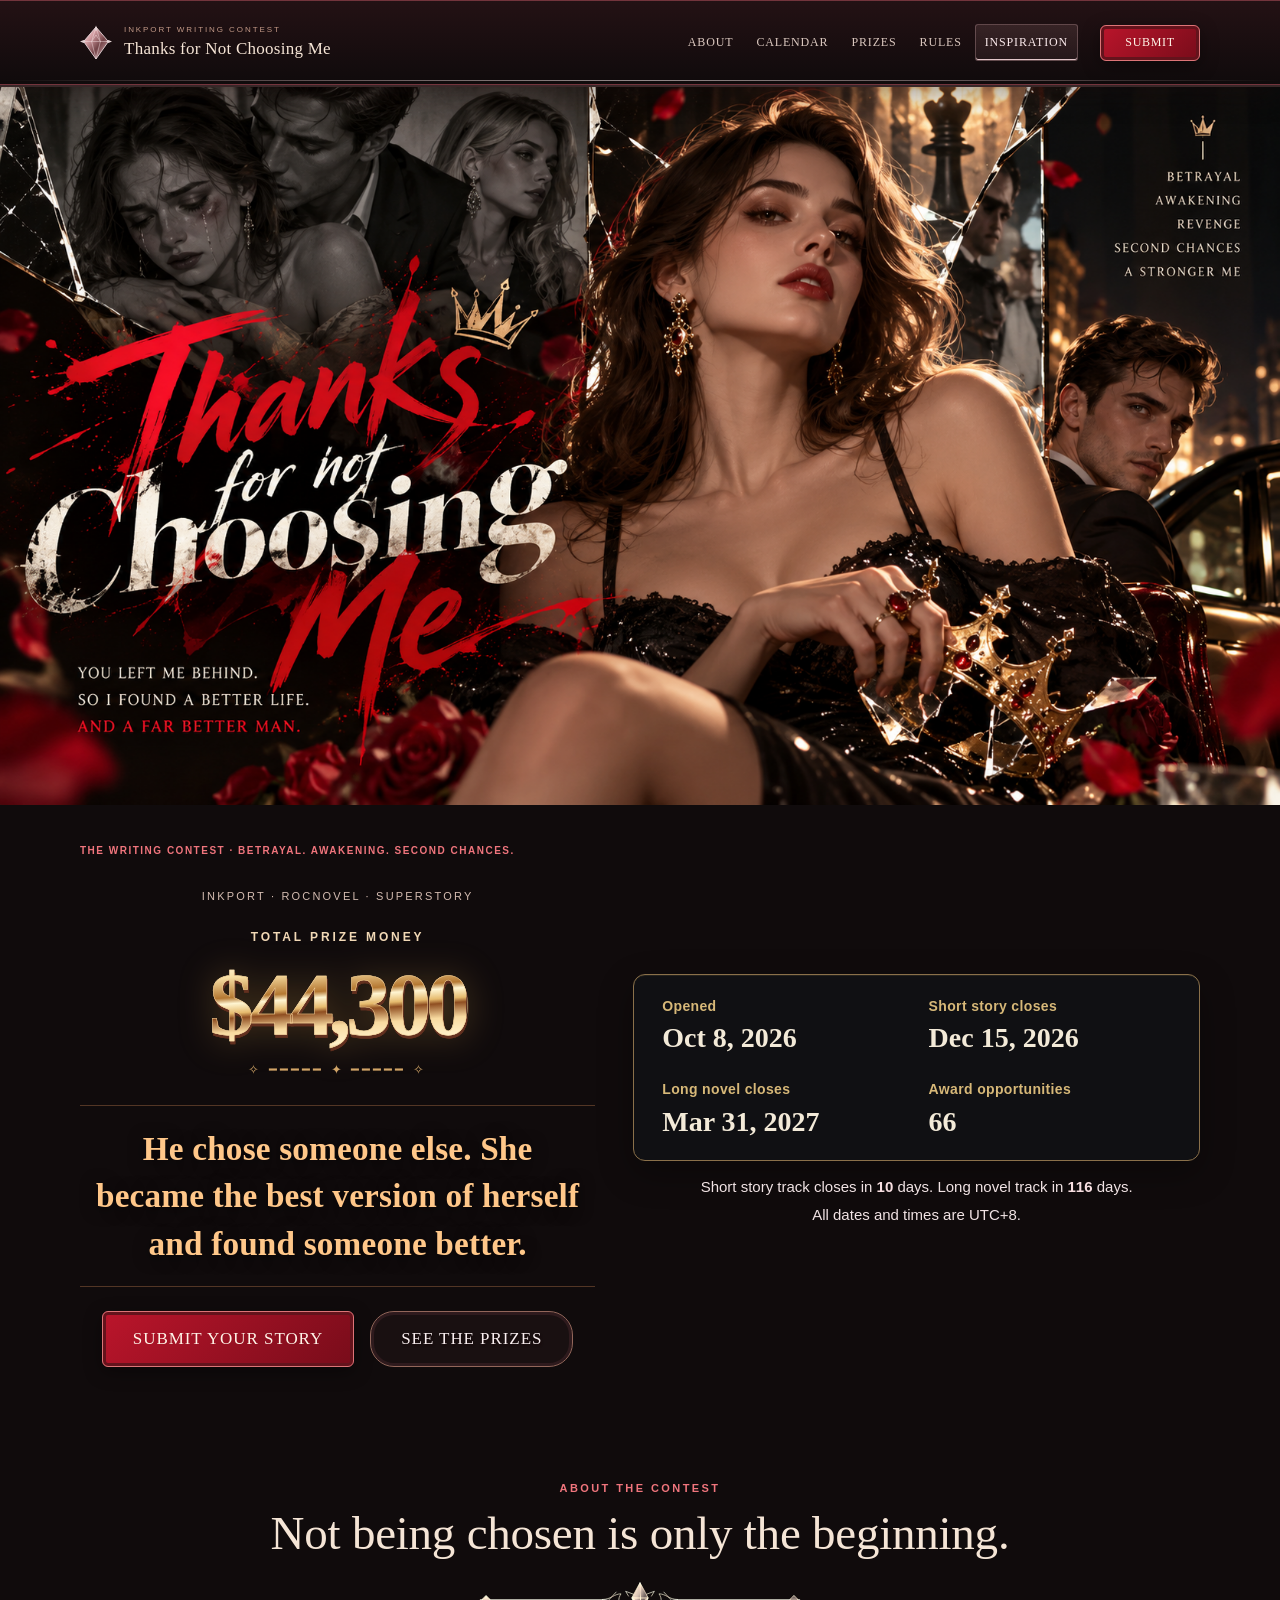
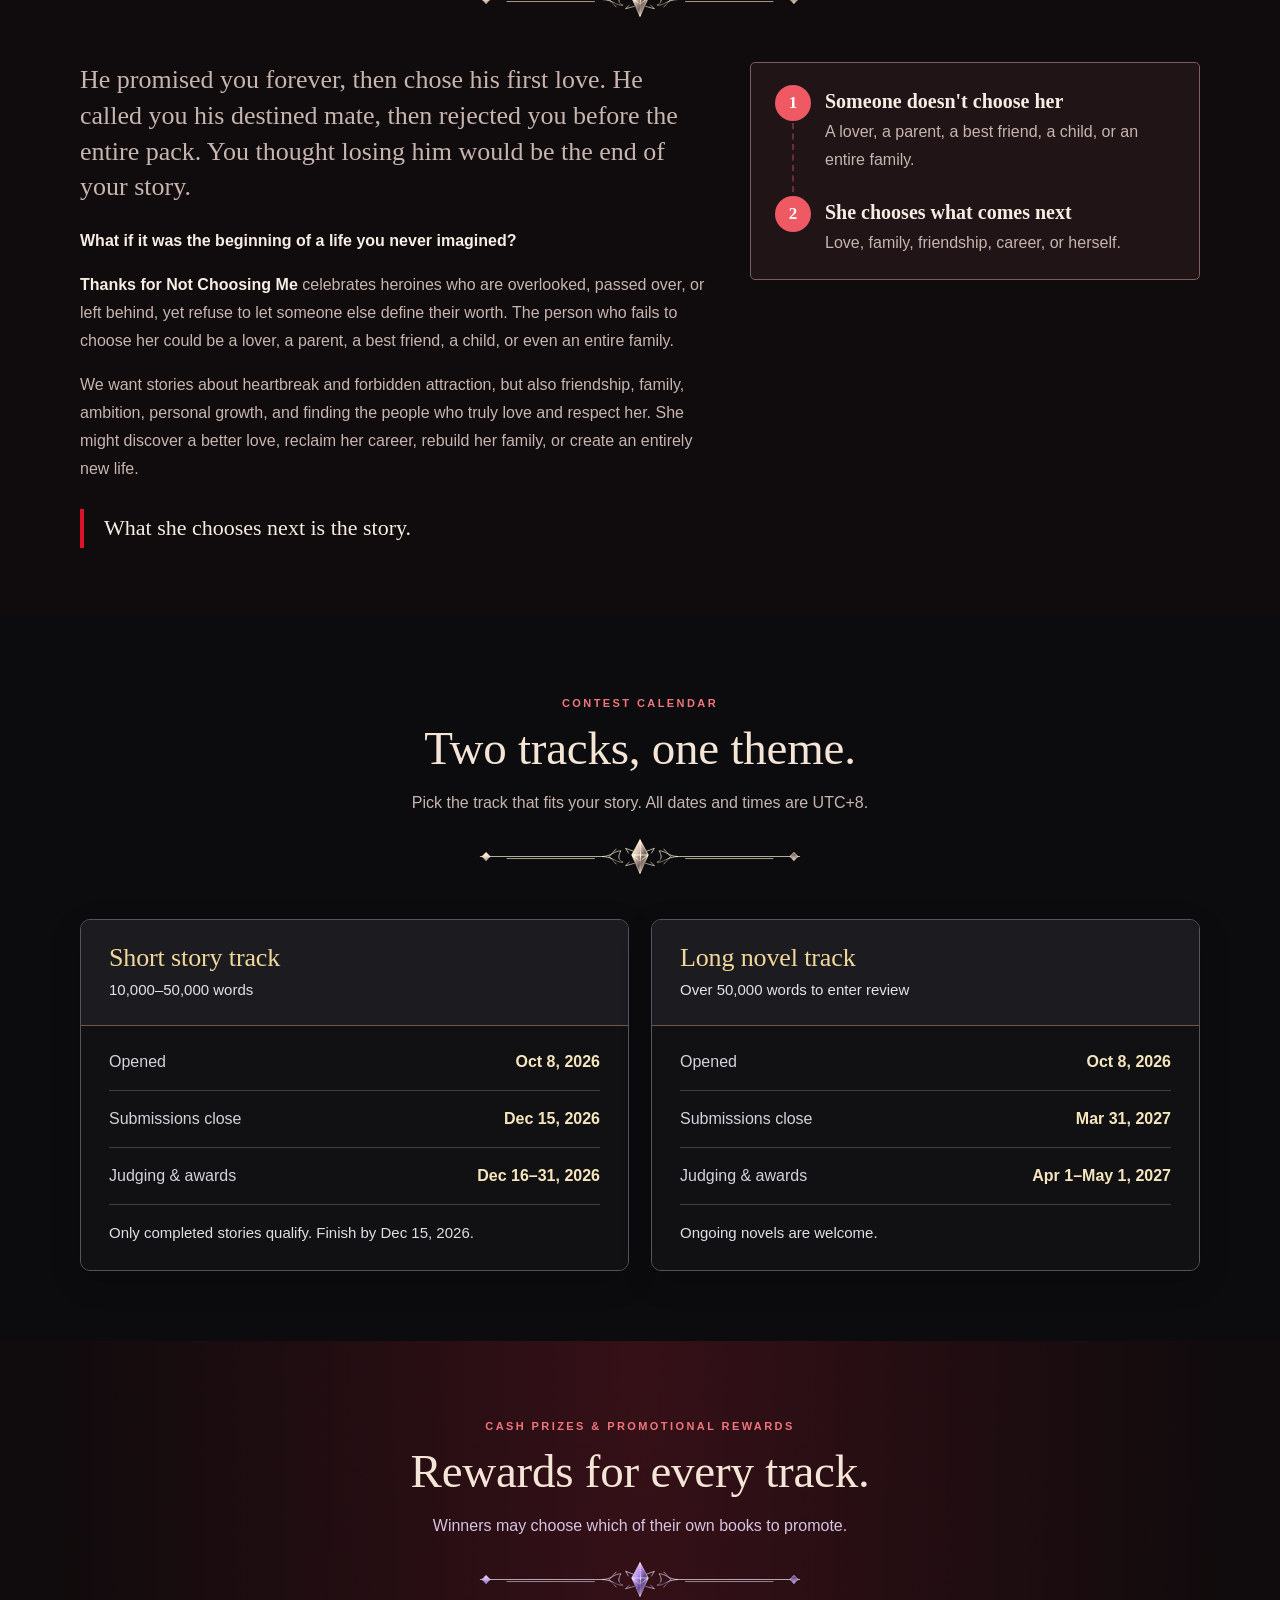
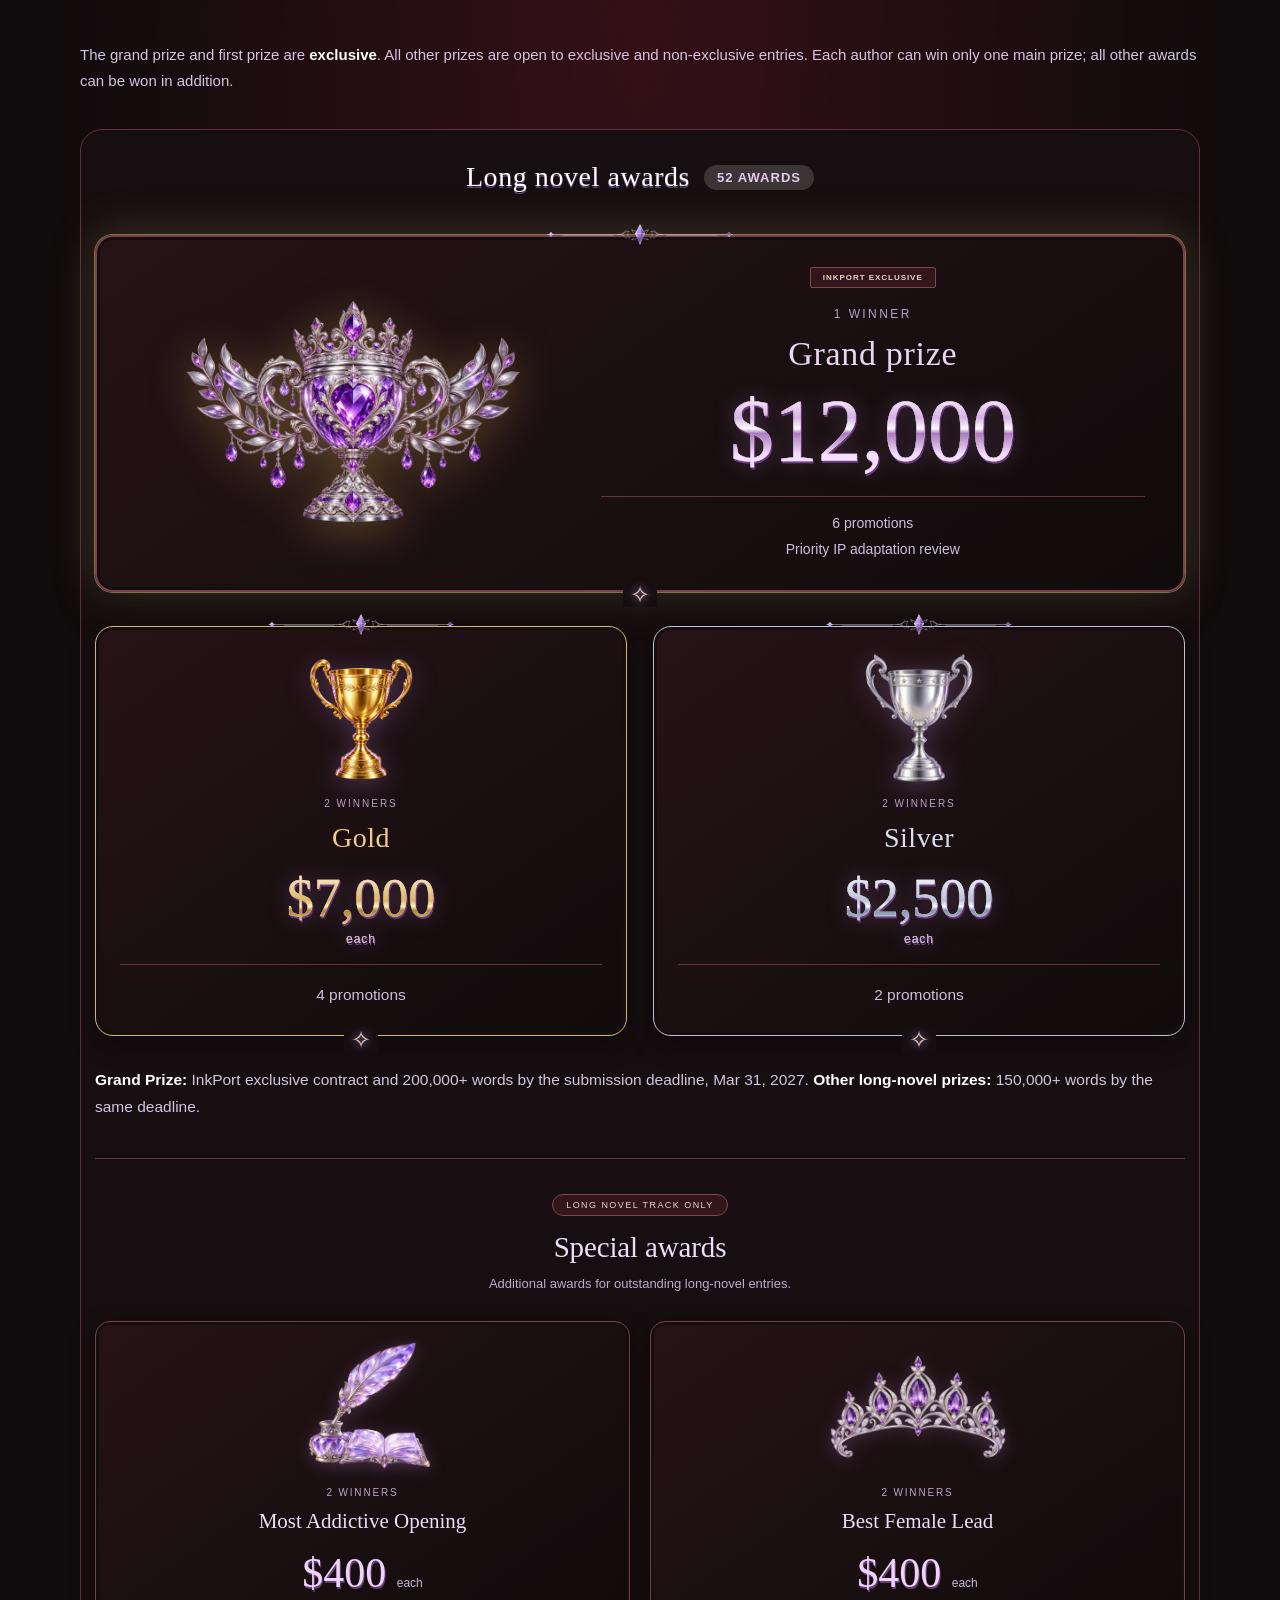
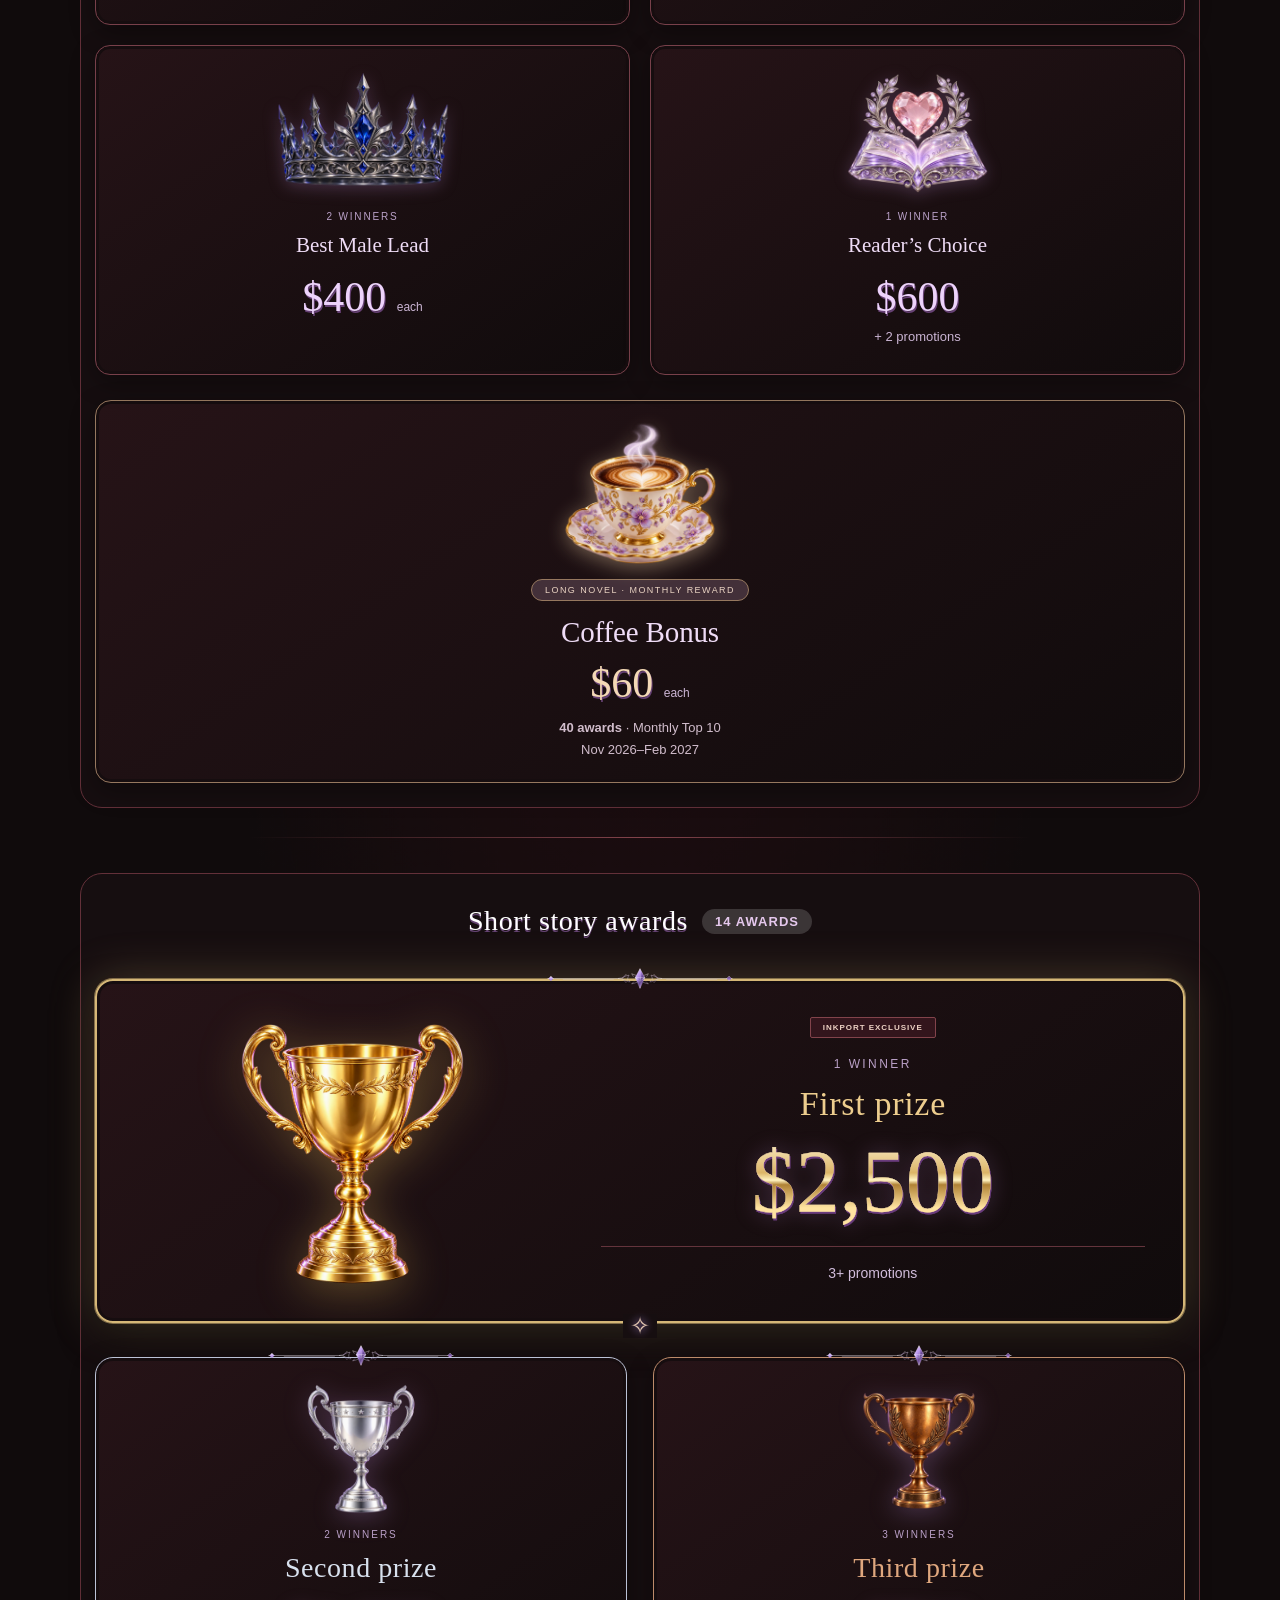
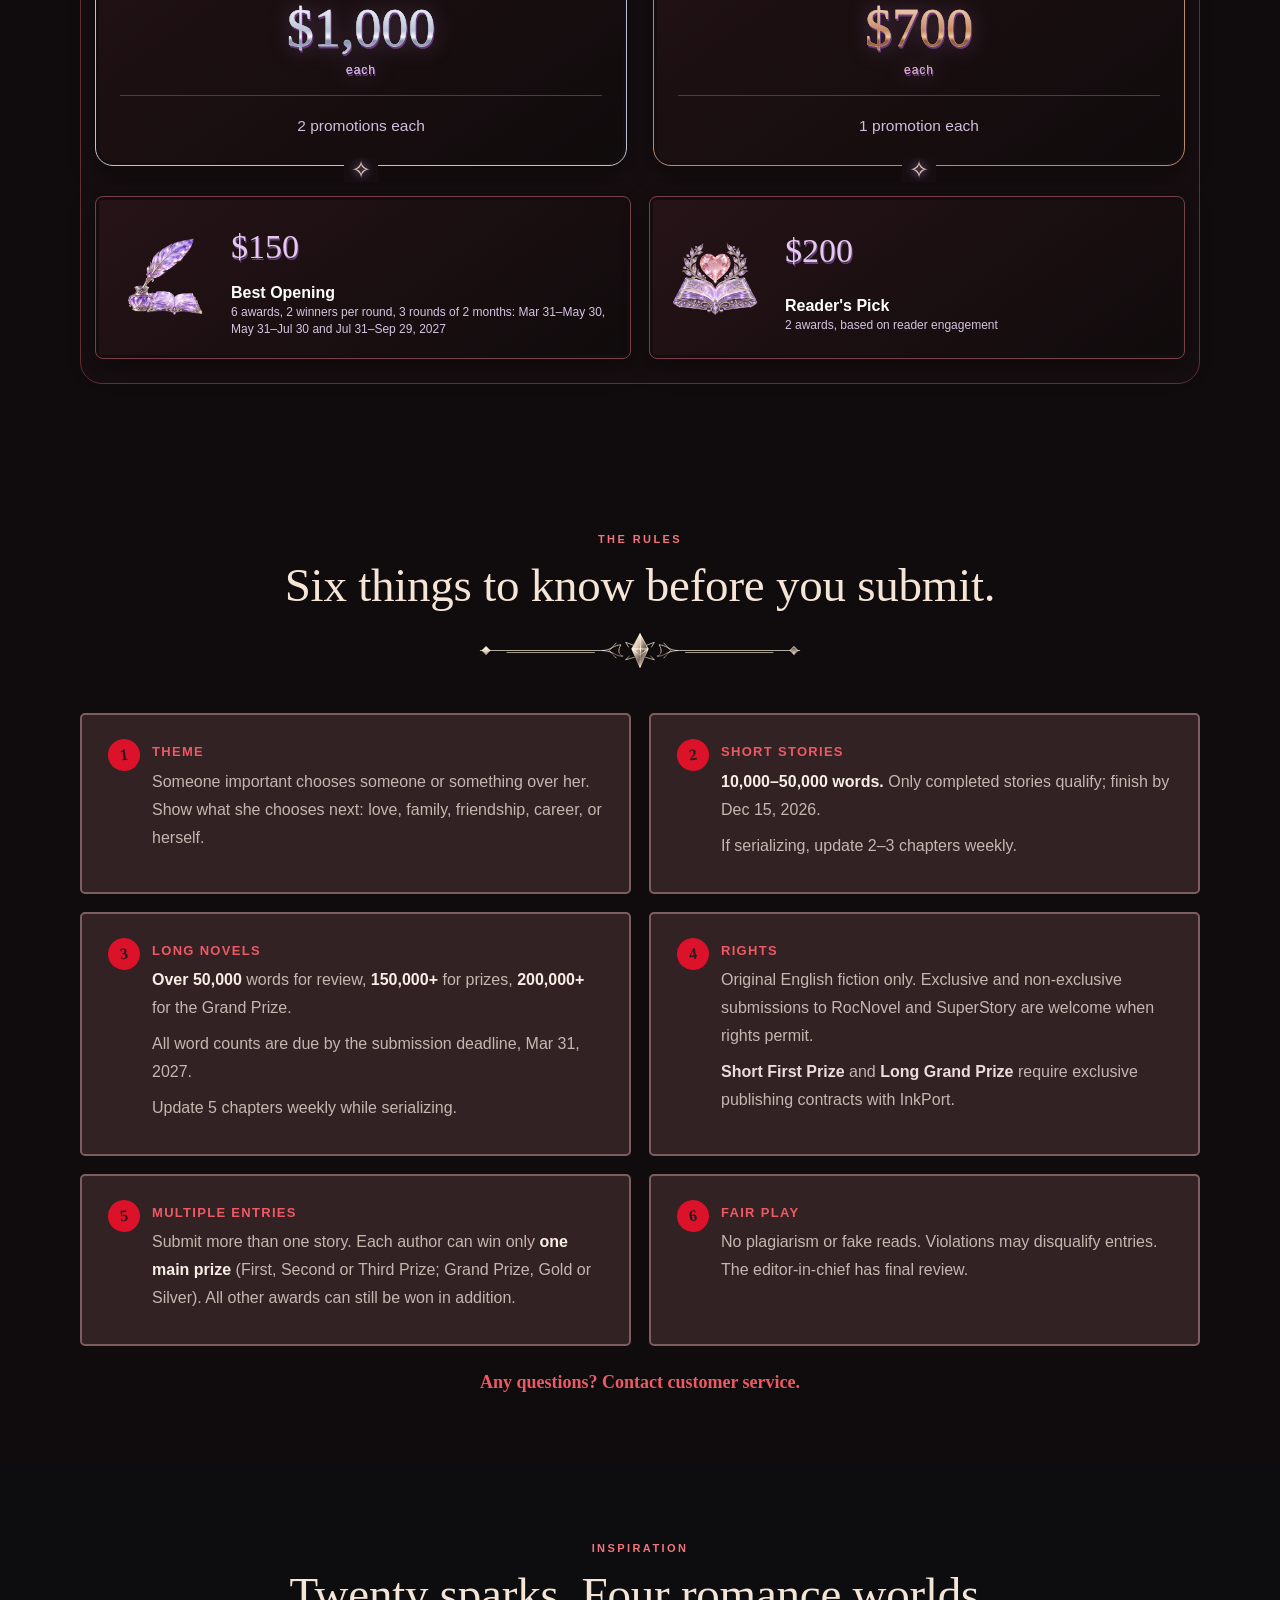
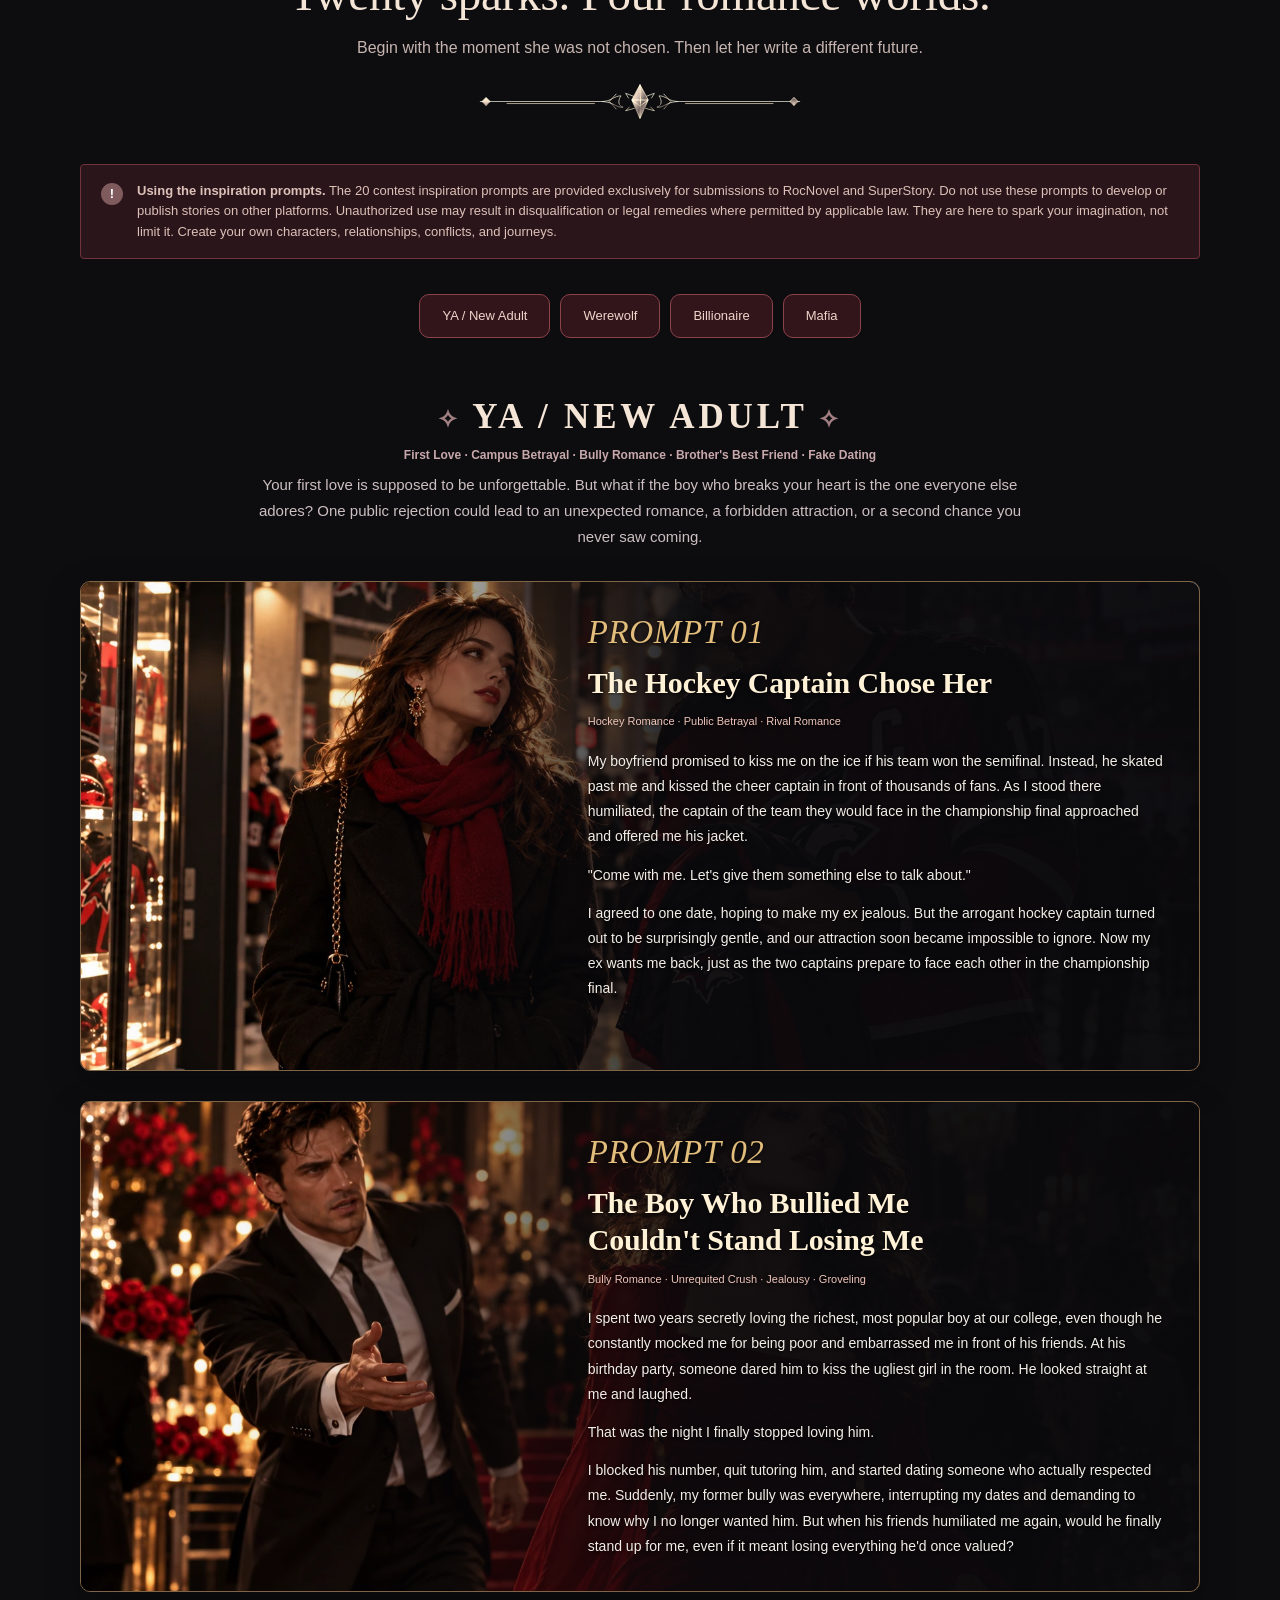
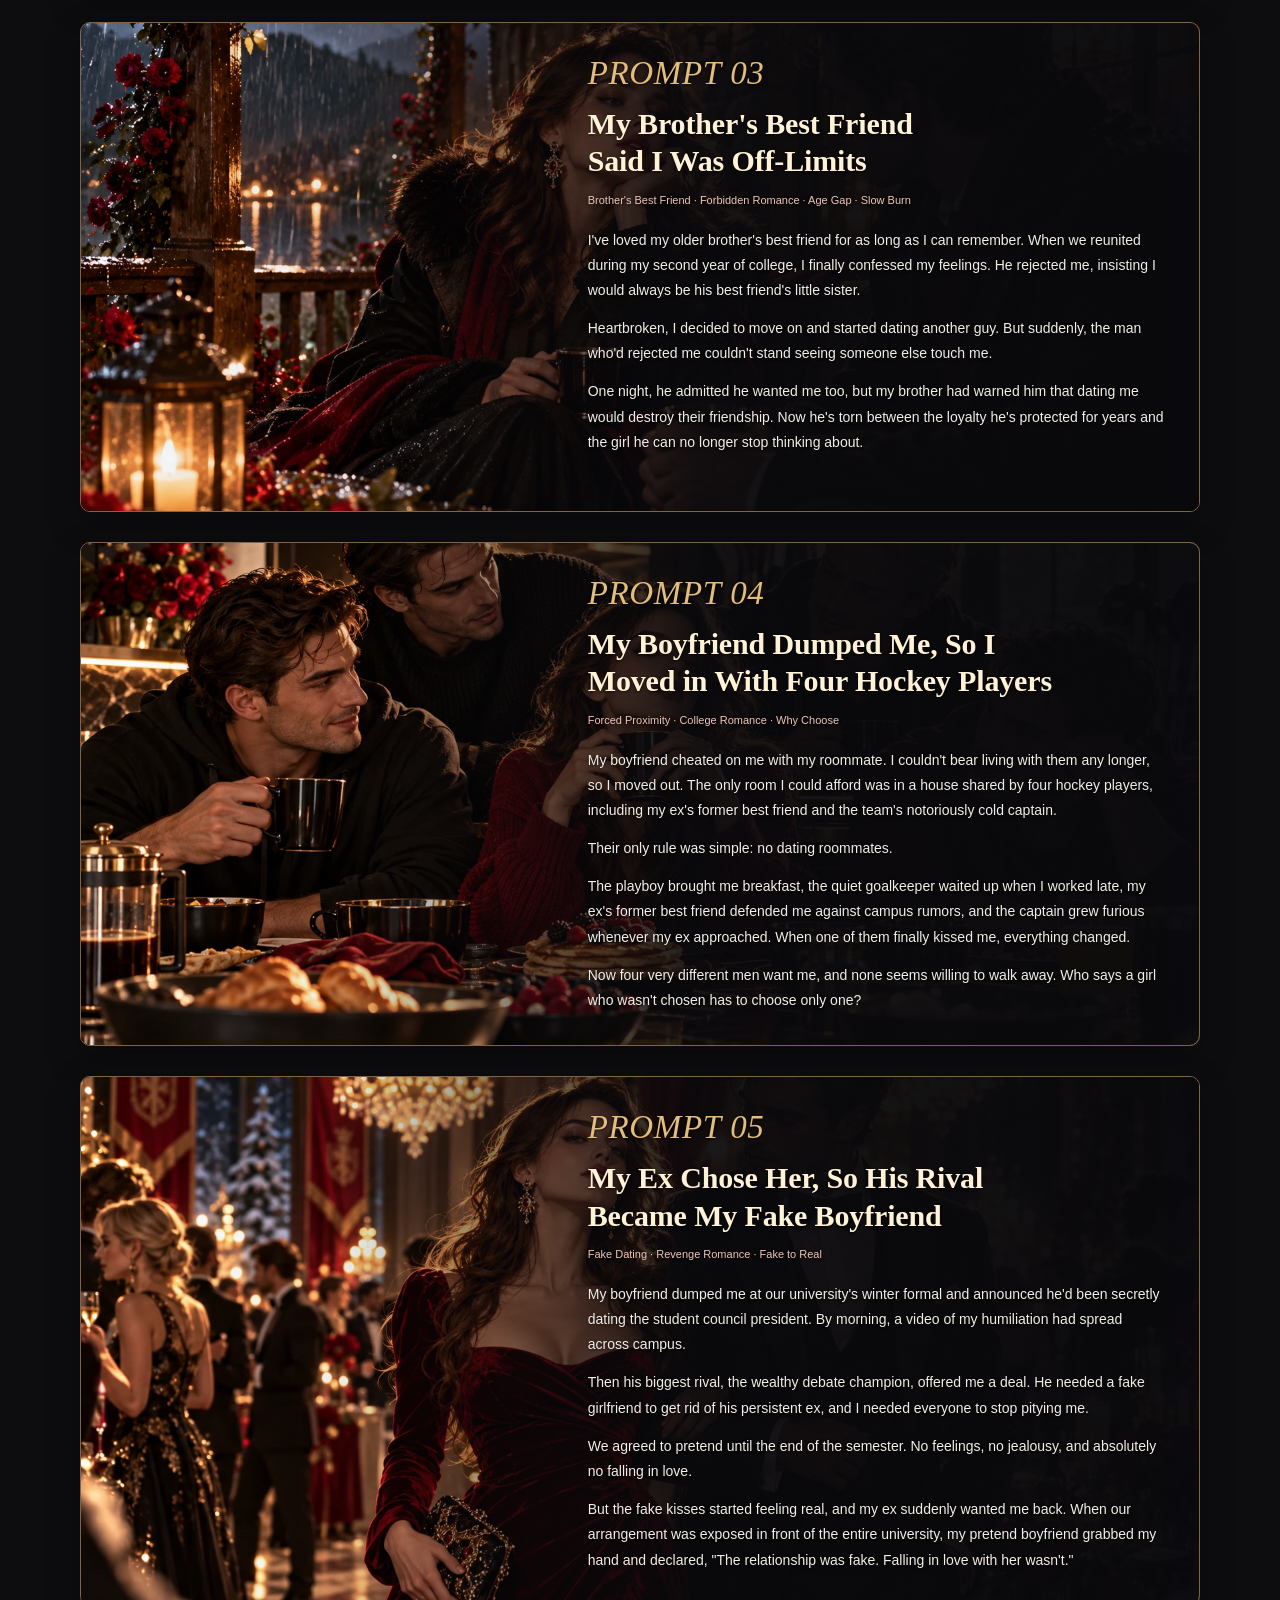
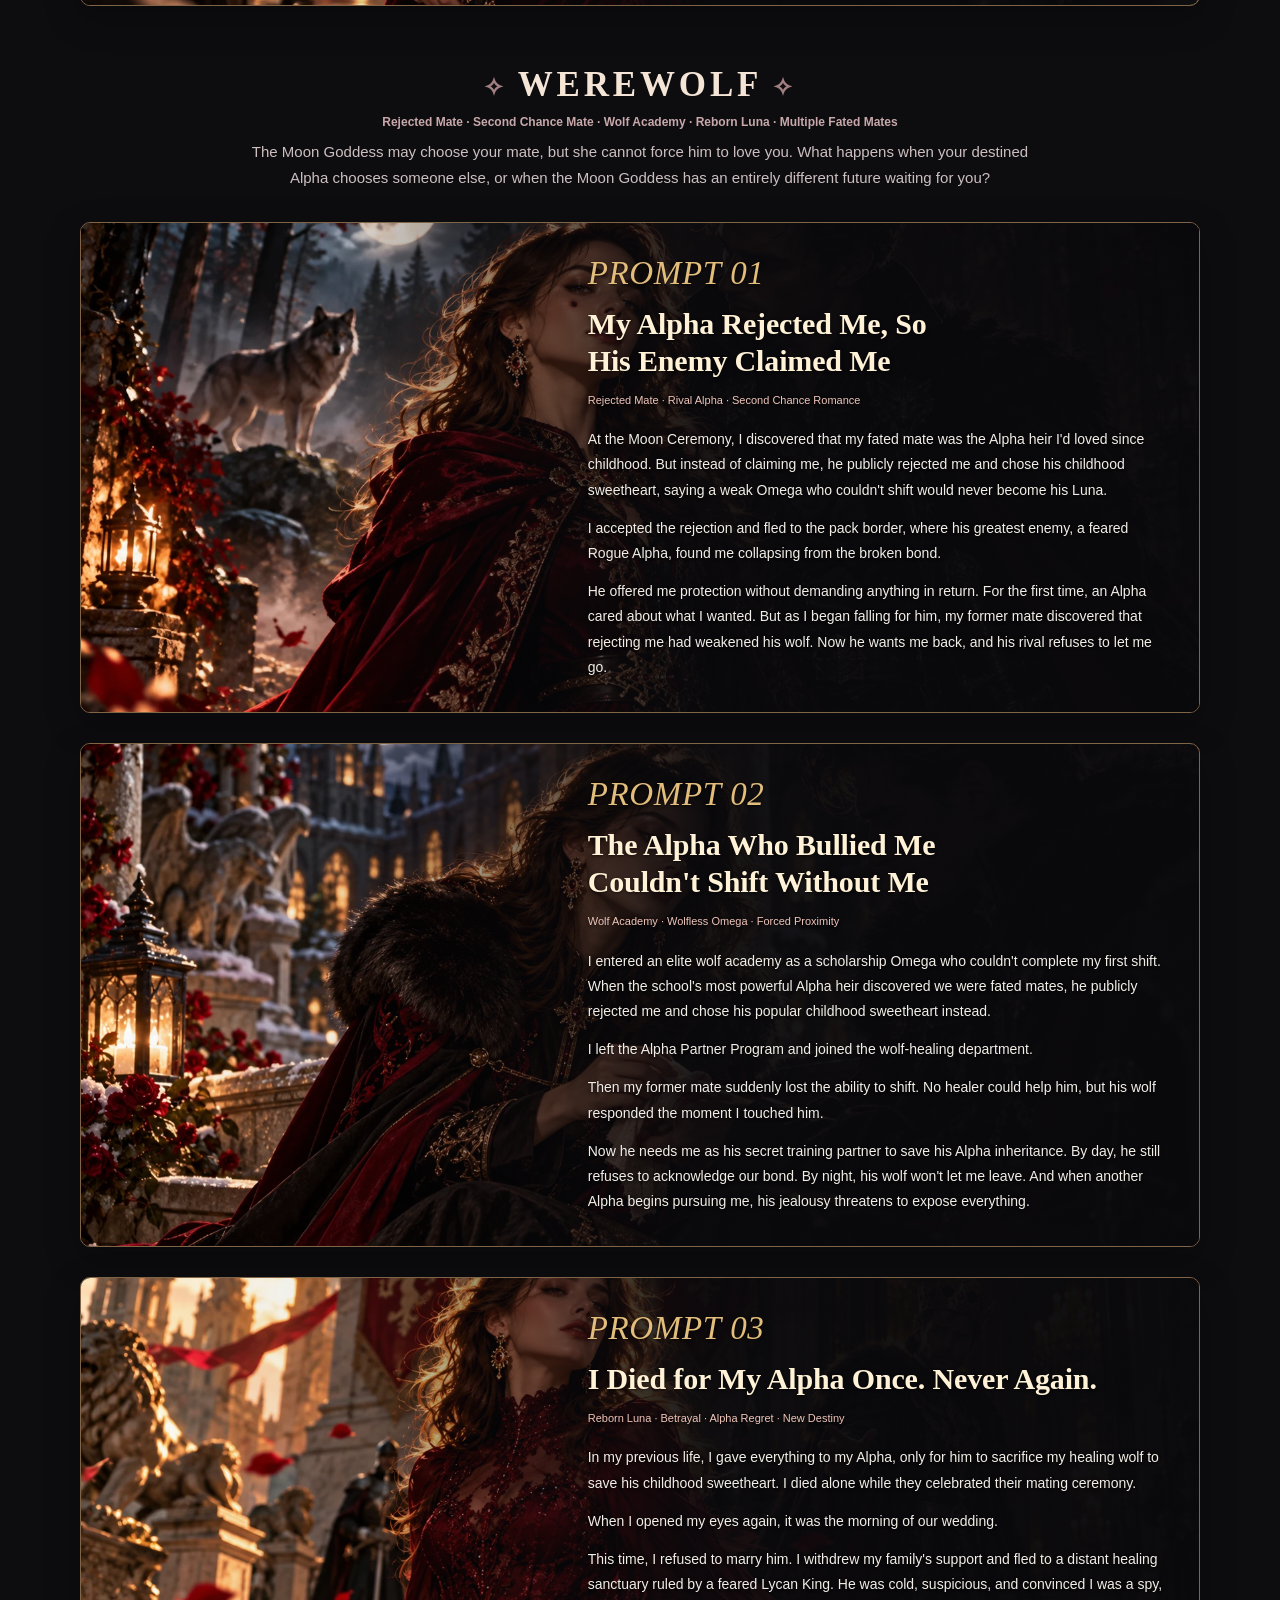
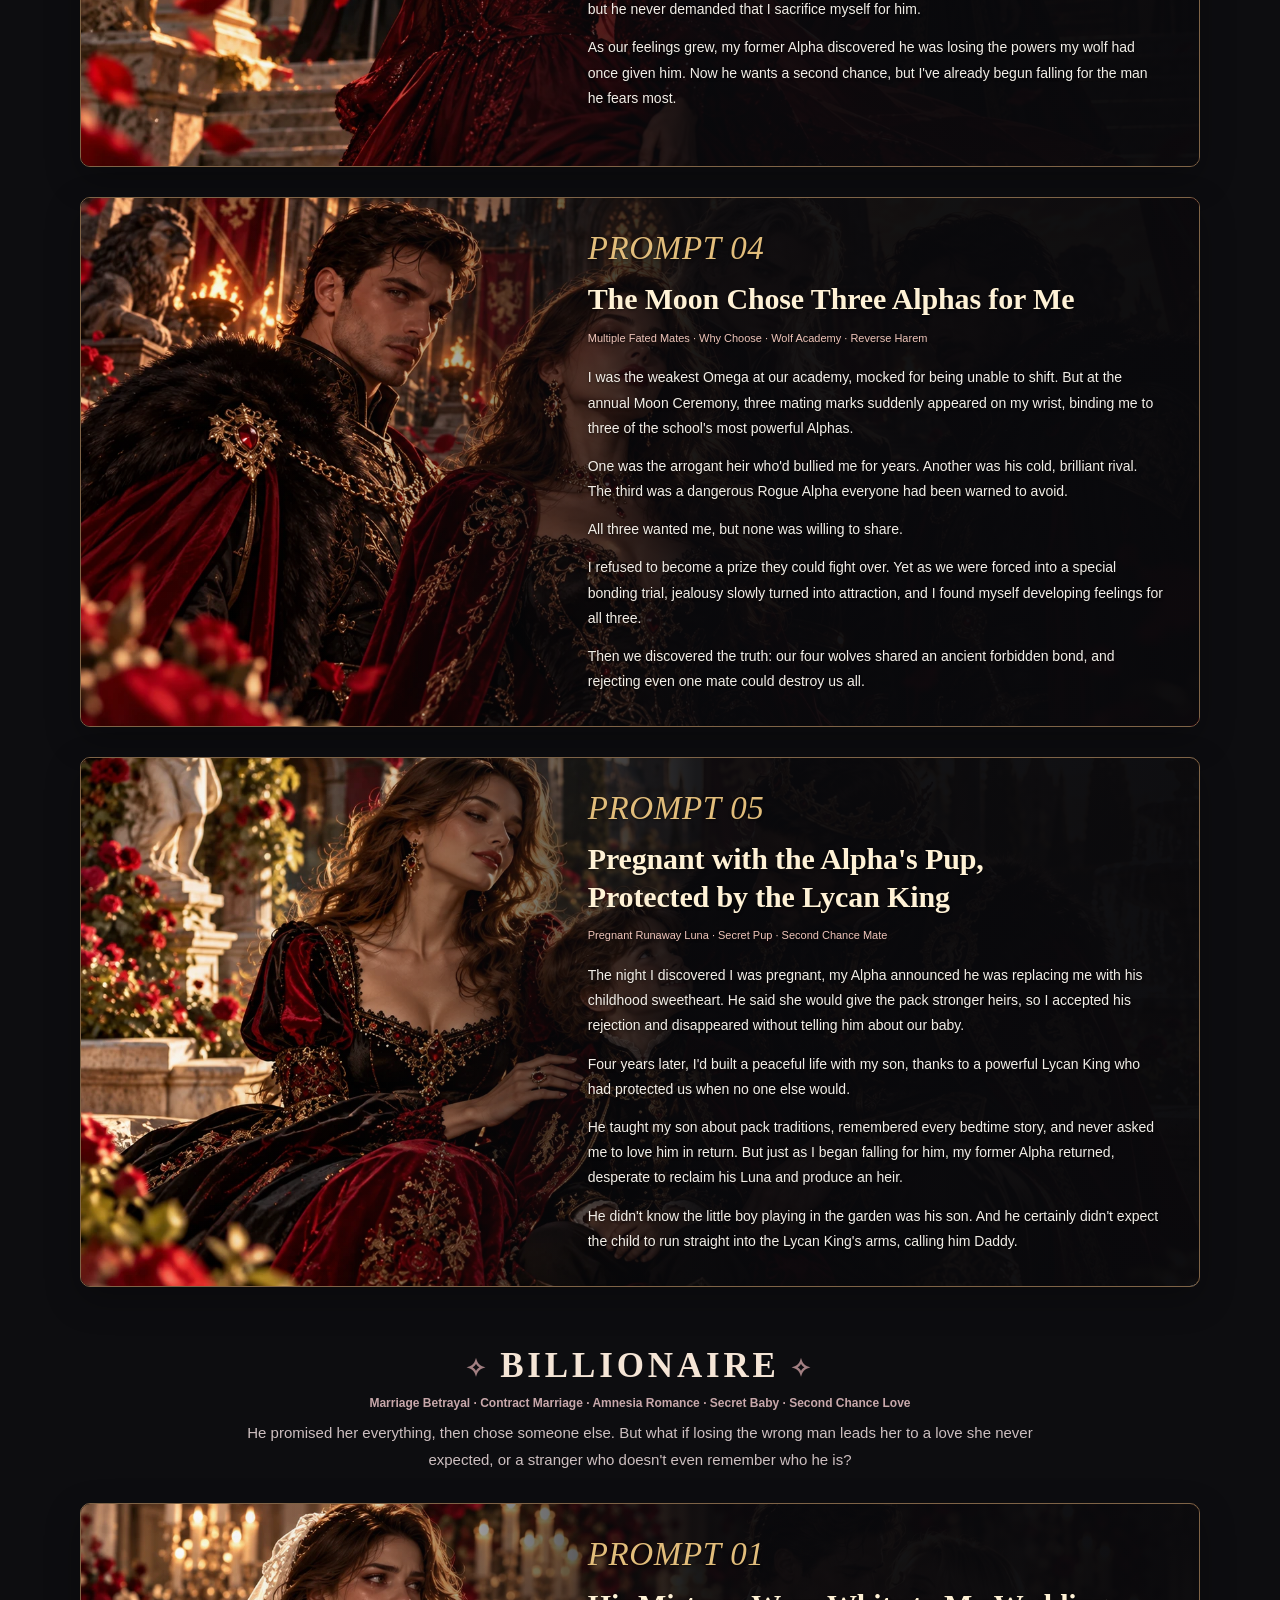
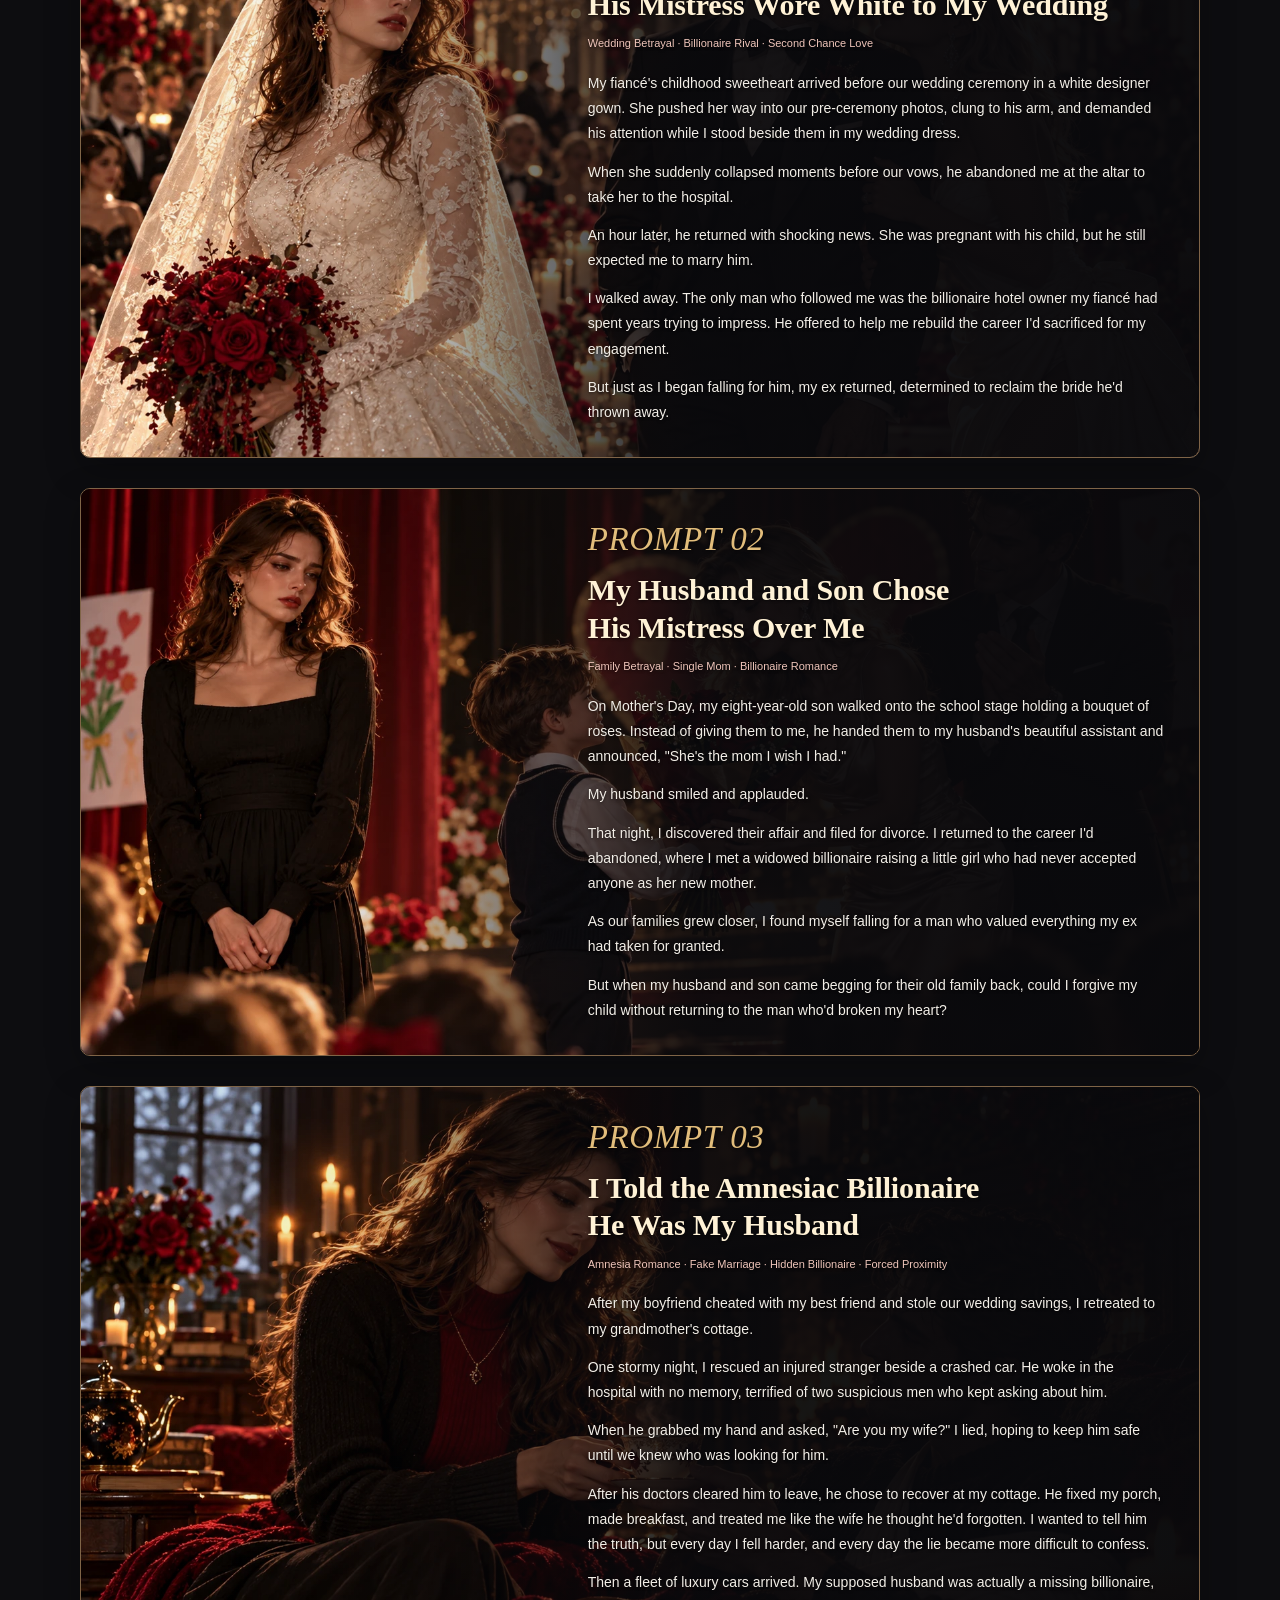
==== commit 877f5de0: "Use charcoal info cards and full-bleed artwork under inspiration text" ====
--- a/index.html
+++ b/index.html
@@ -246,7 +246,7 @@
 .final p{max-width:36em;color:var(--on-band-muted);margin:22px 0 30px;font-size:18px}
 footer{background:var(--band);color:var(--on-band-muted);padding:22px 0 28px;font-size:14px}
 footer .wrap{display:flex;gap:8px 24px;justify-content:space-between;flex-wrap:wrap}
-</style><link rel="stylesheet" href="romance.css?v=integrated-panels-4">
+</style><link rel="stylesheet" href="romance.css?v=full-bleed-charcoal-5">
 </head>
 <body>
 
--- a/romance.css
+++ b/romance.css
@@ -215,3 +215,33 @@
 .partner .logo,.partner .logo.light{background:transparent;border:0;box-shadow:none;border-radius:0}
 .partner{background:transparent;border:0;box-shadow:none}
 @media(max-width:520px){.glance{padding:22px 20px}.glance dt{font-size:13px}.glance dd,.glance .big{font-size:clamp(17px,4.6vw,22px)}.glance dl{gap:22px 16px}}
+/* Charcoal, champagne and gold: clear information without brown fills. */
+.glance{background:#101013;border:1px solid #8a704a;box-shadow:0 12px 35px #0005,inset 0 1px #e2be6d1a}
+.glance dt{color:#d7b878;font-weight:600;letter-spacing:.025em}
+.glance dd,.glance .big{color:#f3ead8;font-weight:600}
+#calendar .track,#calendar .track.long{background:#111114!important;border:1px solid #55545c!important;box-shadow:0 10px 30px #0003!important;border-radius:10px!important}
+#calendar .track .th,#calendar .track.long .th{background:#1b1b20;border-bottom:1px solid #6c5a3e;padding:24px 28px 22px}
+#calendar .track h3{color:#f2d79b;font-weight:500}
+#calendar .track .len{color:#e2e2e7;font-size:15px}
+#calendar .track .in{background:#111114}
+#calendar .when li{border-color:#3f3f47}
+#calendar .when li span{color:#d2d3dc}
+#calendar .when li b{color:#f6e6bd;font-weight:600}
+#calendar .track .note{color:#dedee5;line-height:1.65}
+/* The artwork is the panel, with copy layered directly across a dark vignette. */
+#inspiration .prompts>.prompt,#inspiration .prompts>.prompt:last-child:nth-child(odd){display:block;background:#09090c;border:1px solid #7f6447;border-radius:10px;min-height:490px}
+.prompt-visual{position:absolute;inset:0;display:block;min-height:0;background:none;z-index:0;overflow:hidden;isolation:auto}
+.prompt-visual:before{display:none}
+#inspiration .prompt-art{position:absolute;inset:0;width:100%;height:100%;max-width:none;aspect-ratio:auto;object-fit:cover;object-position:center;mask-image:none;margin:0;border:0}
+.prompt-visual:after{background:linear-gradient(90deg,#09090c00 0%,#09090c0d 23%,#09090c88 40%,#09090cee 55%,#09090cf5 75%,#09090cfa 100%);inset:0}
+.prompt-copy{position:relative;z-index:1;width:57%;margin-left:43%;padding:34px 35px 32px 26px;background:none;text-shadow:0 1px 3px #0009}
+#inspiration .prompt .pn{color:#e2bd7b;font-size:33px}
+#inspiration .prompt h4{color:#fff2d6;font-size:30px;line-height:1.25}
+#inspiration .prompt .pt{color:#efc5ba;font-size:11px}
+#inspiration .prompt p{color:#f2eee7;font-size:14px;line-height:1.8}
+@media(max-width:820px){#inspiration .prompts>.prompt,#inspiration .prompts>.prompt:last-child:nth-child(odd){display:block;min-height:0}.prompt-visual{position:absolute;inset:0;min-height:0}.prompt-visual:after{background:linear-gradient(180deg,#09090c00 0px,#09090c11 120px,#09090c99 210px,#09090cf2 300px,#09090c 360px)}#inspiration .prompt-art{position:absolute;inset:0 auto auto 0;width:100%;height:360px;object-fit:cover;object-position:center;mask-image:none}.prompt-copy{width:100%;margin:0;padding:235px 26px 30px;background:none}#inspiration .prompt .pn{font-size:29px}#inspiration .prompt h4{font-size:28px}}
+@media(max-width:520px){#calendar .track .th{padding:22px}#calendar .track .in{padding:8px 22px 22px}#calendar .when li{gap:12px}#calendar .when li b{font-size:14px}#calendar .when li span{font-size:14px}.prompt-copy{padding-left:23px;padding-right:23px}#inspiration .prompt p{font-size:14px;line-height:1.8}}
+#calendar{background:#0c0c0f}
+#inspiration{background:#0d0d10}
+@media(max-width:820px){#inspiration .prompt-art{height:auto;aspect-ratio:1672/941;object-fit:contain}.prompt-visual:after{background:linear-gradient(180deg,#09090c00 0px,#09090c0d 80px,#09090c88 150px,#09090cf5 225px,#09090c 280px)}.prompt-copy{padding-top:170px}}
+@media(min-width:521px) and (max-width:820px){.prompt-copy{padding-top:32vw}.prompt-visual:after{background:linear-gradient(180deg,#09090c00,#09090c33 25vw,#09090cdd 40vw,#09090c 52vw)}}
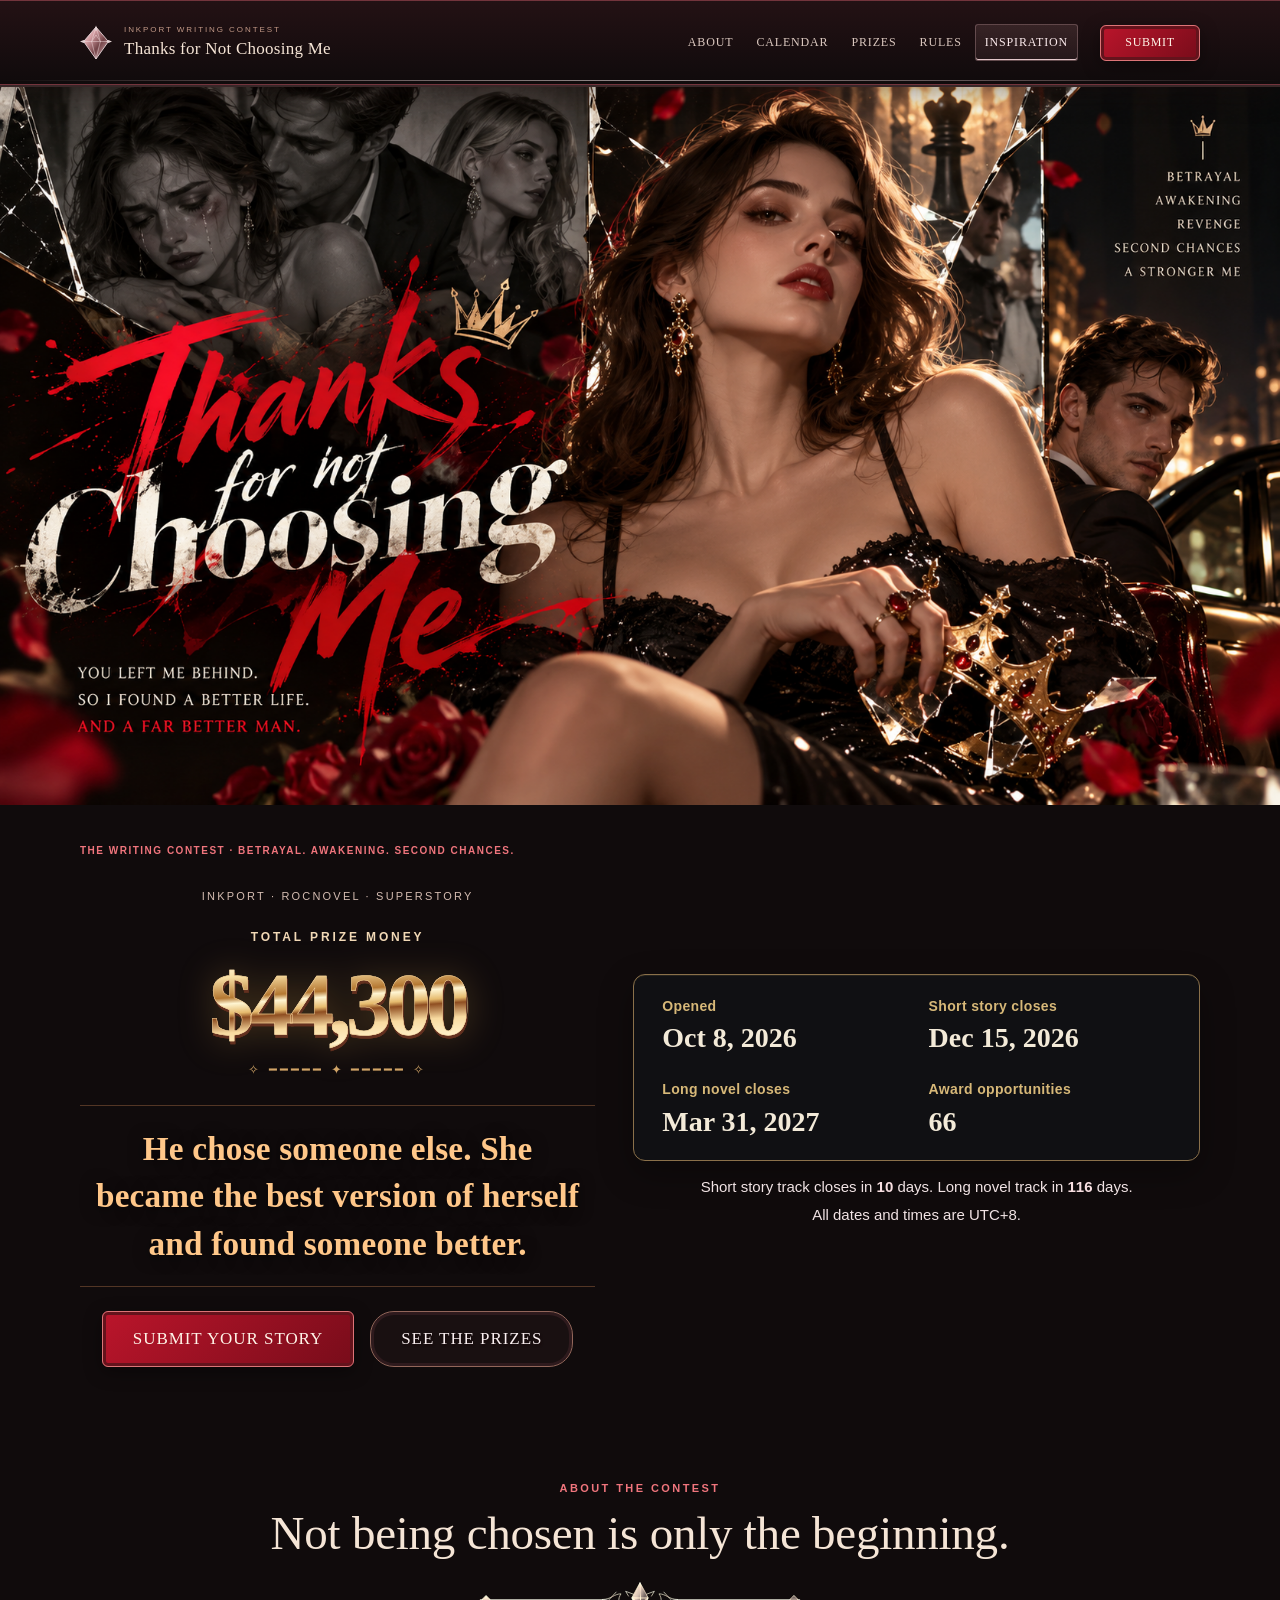
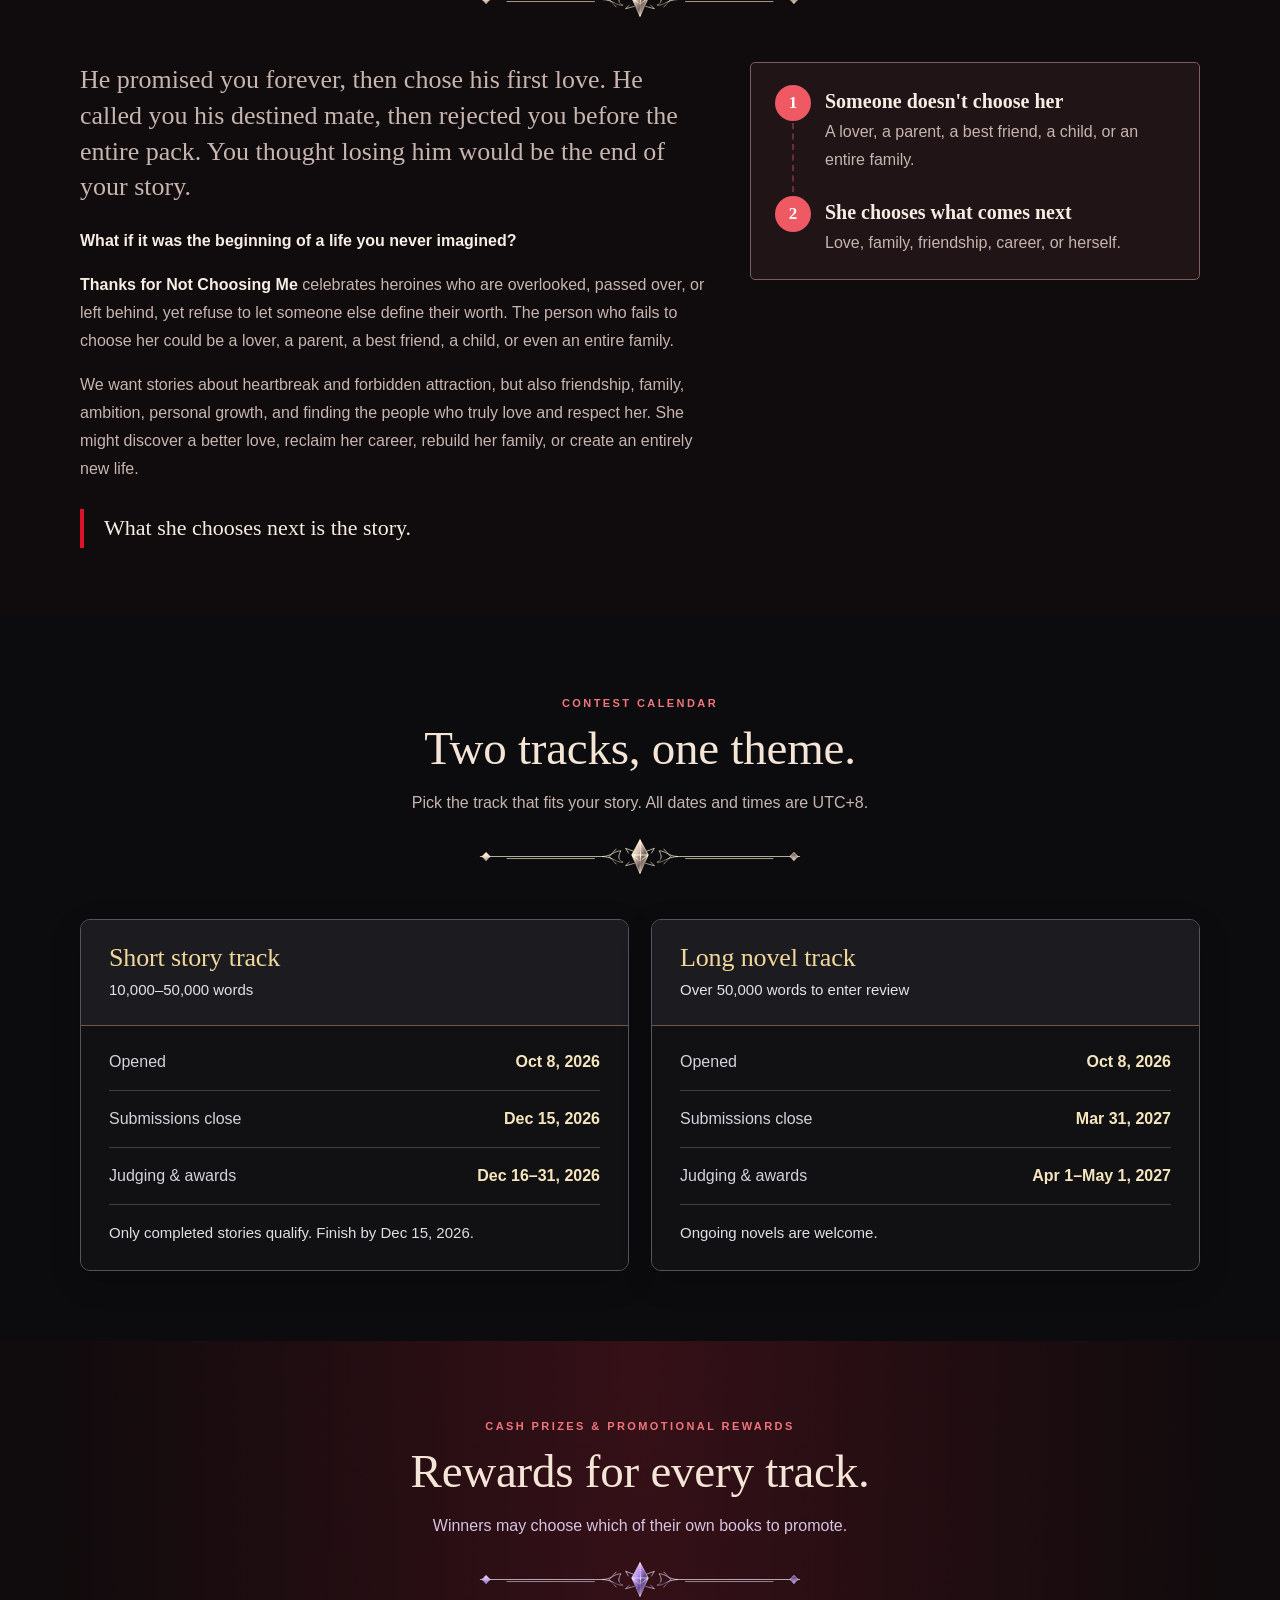
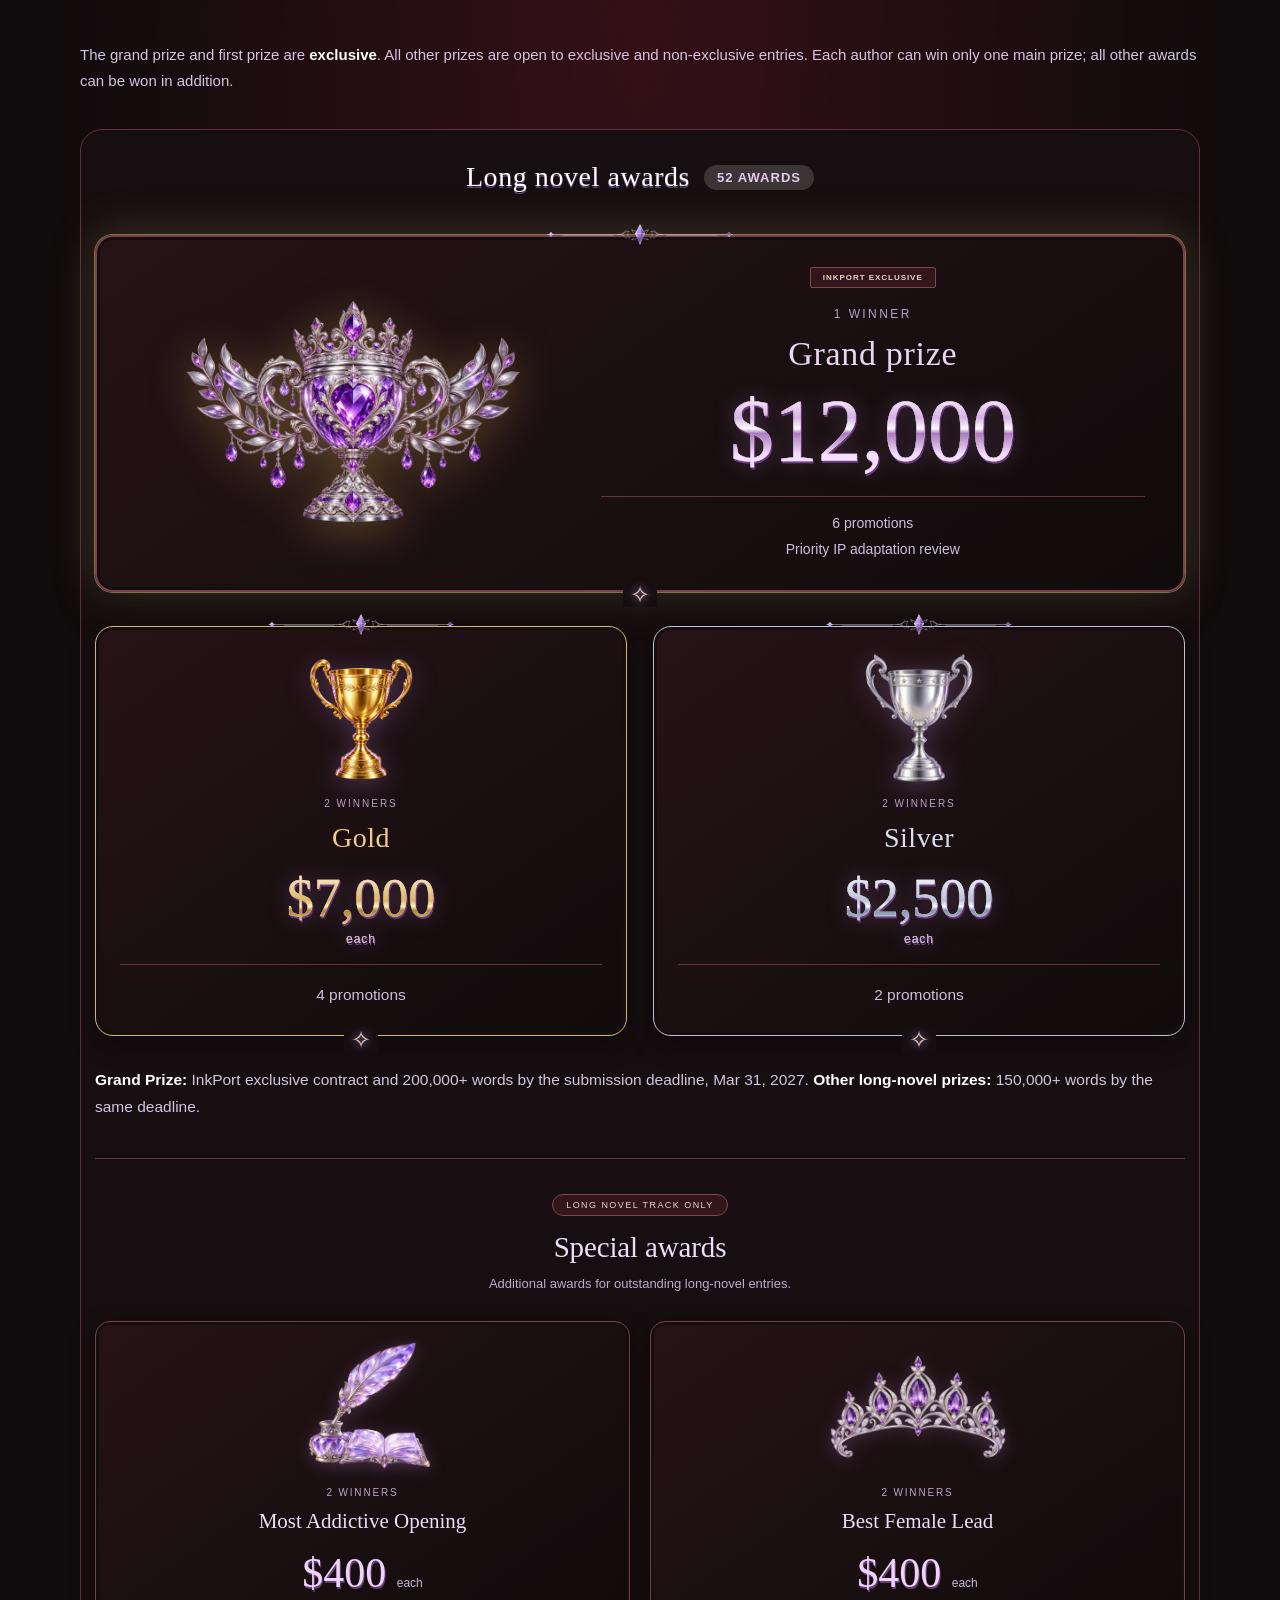
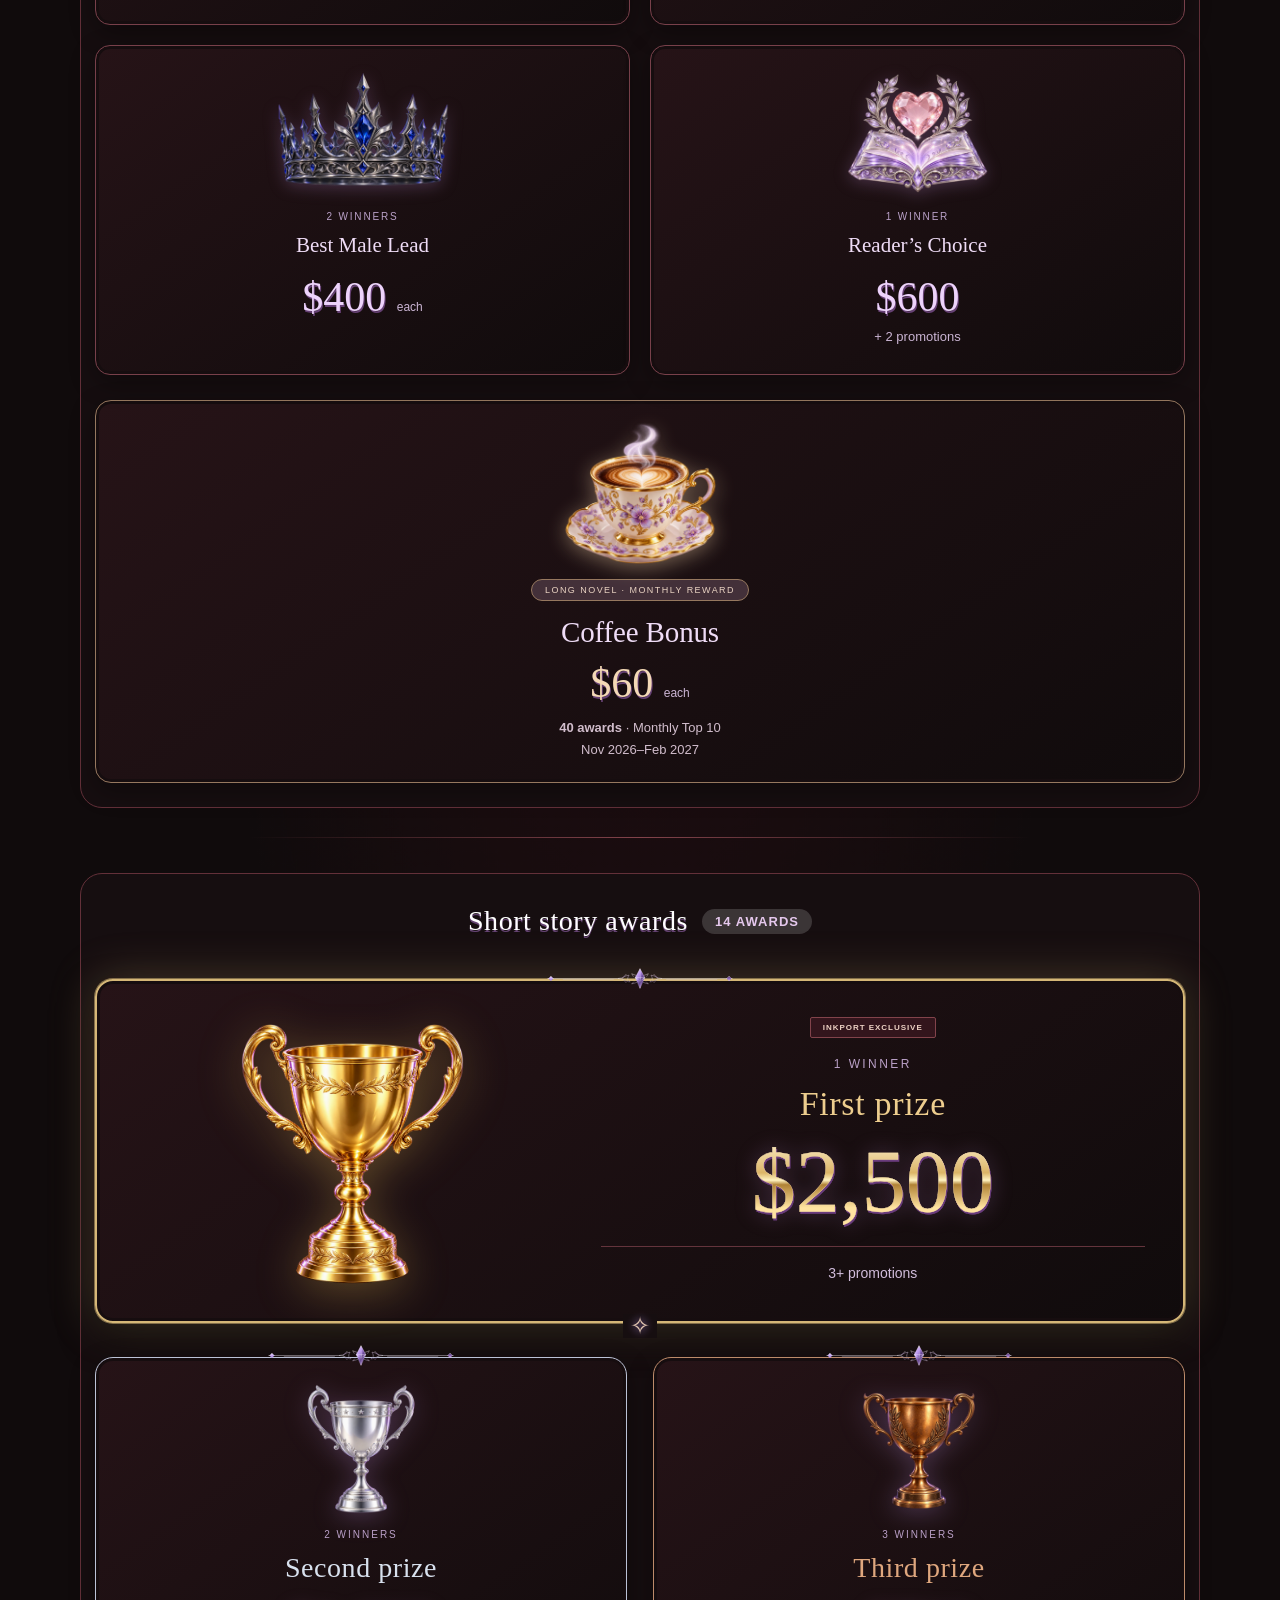
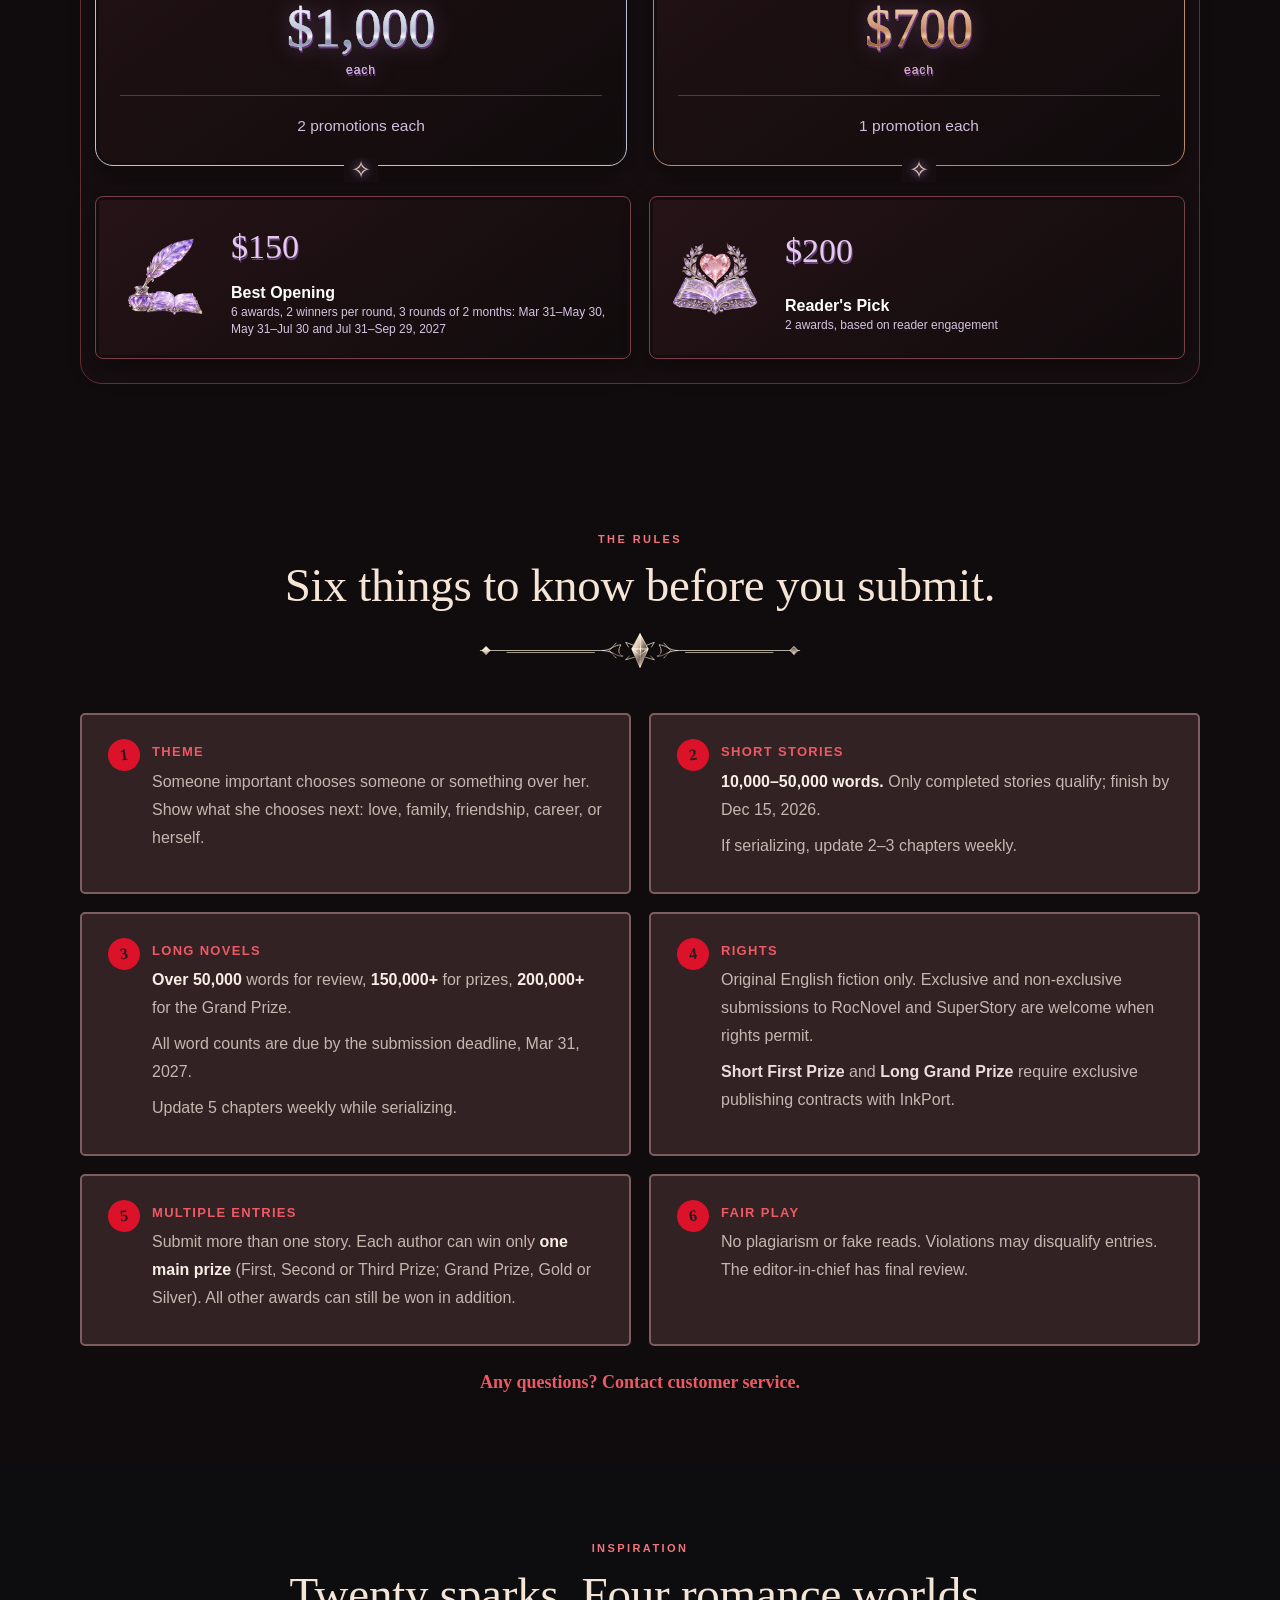
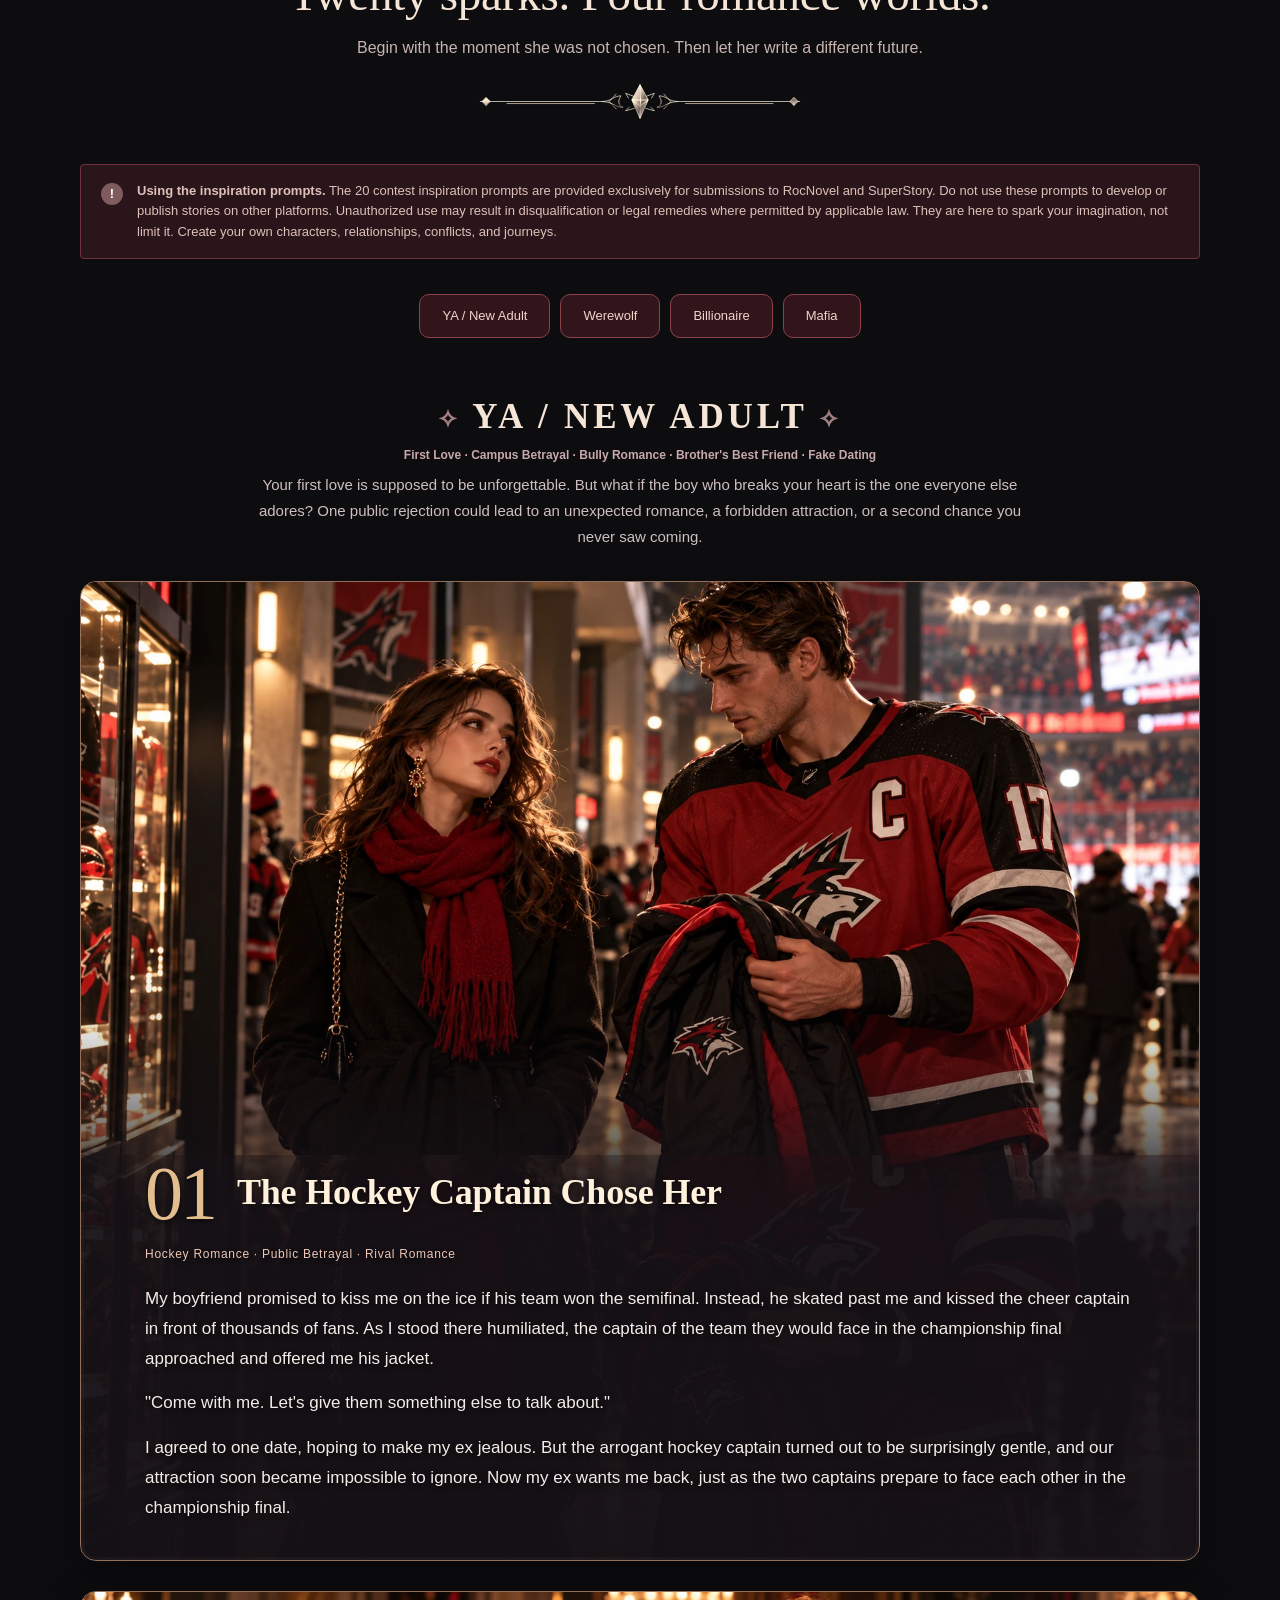
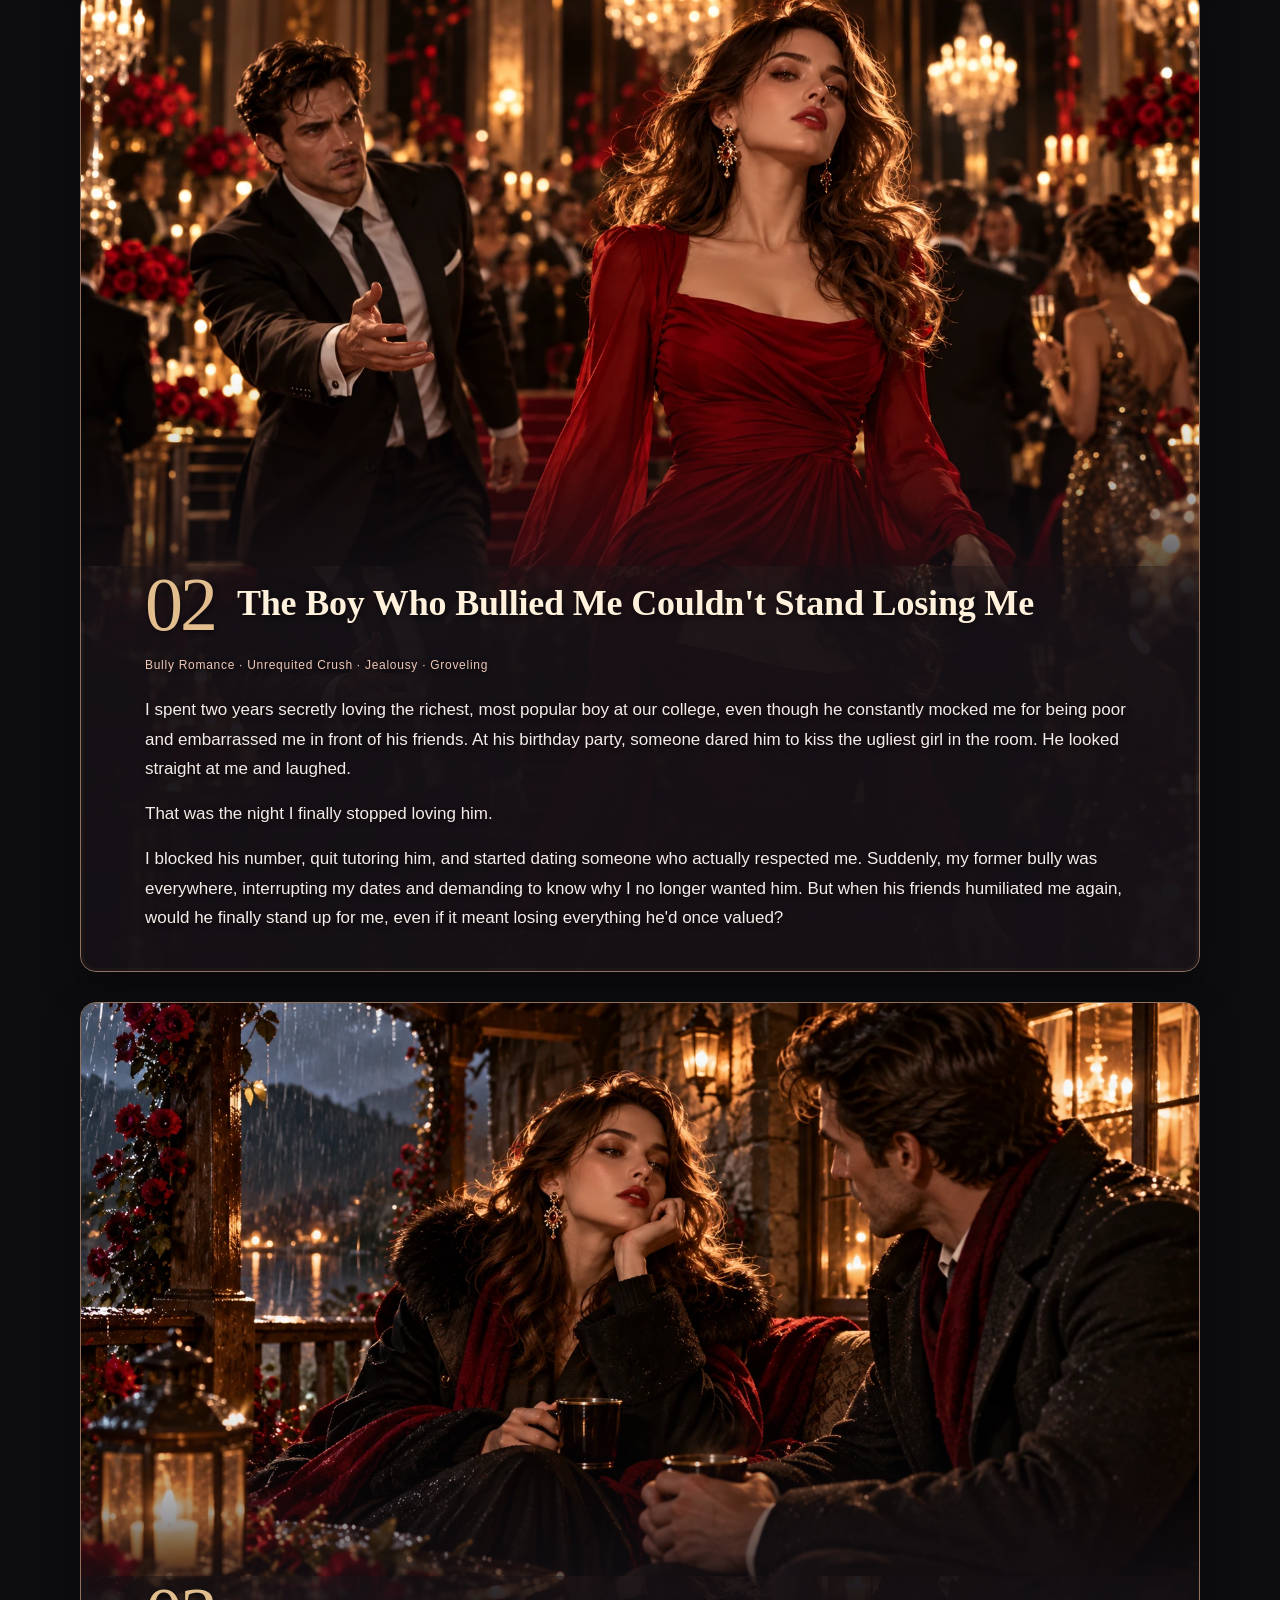
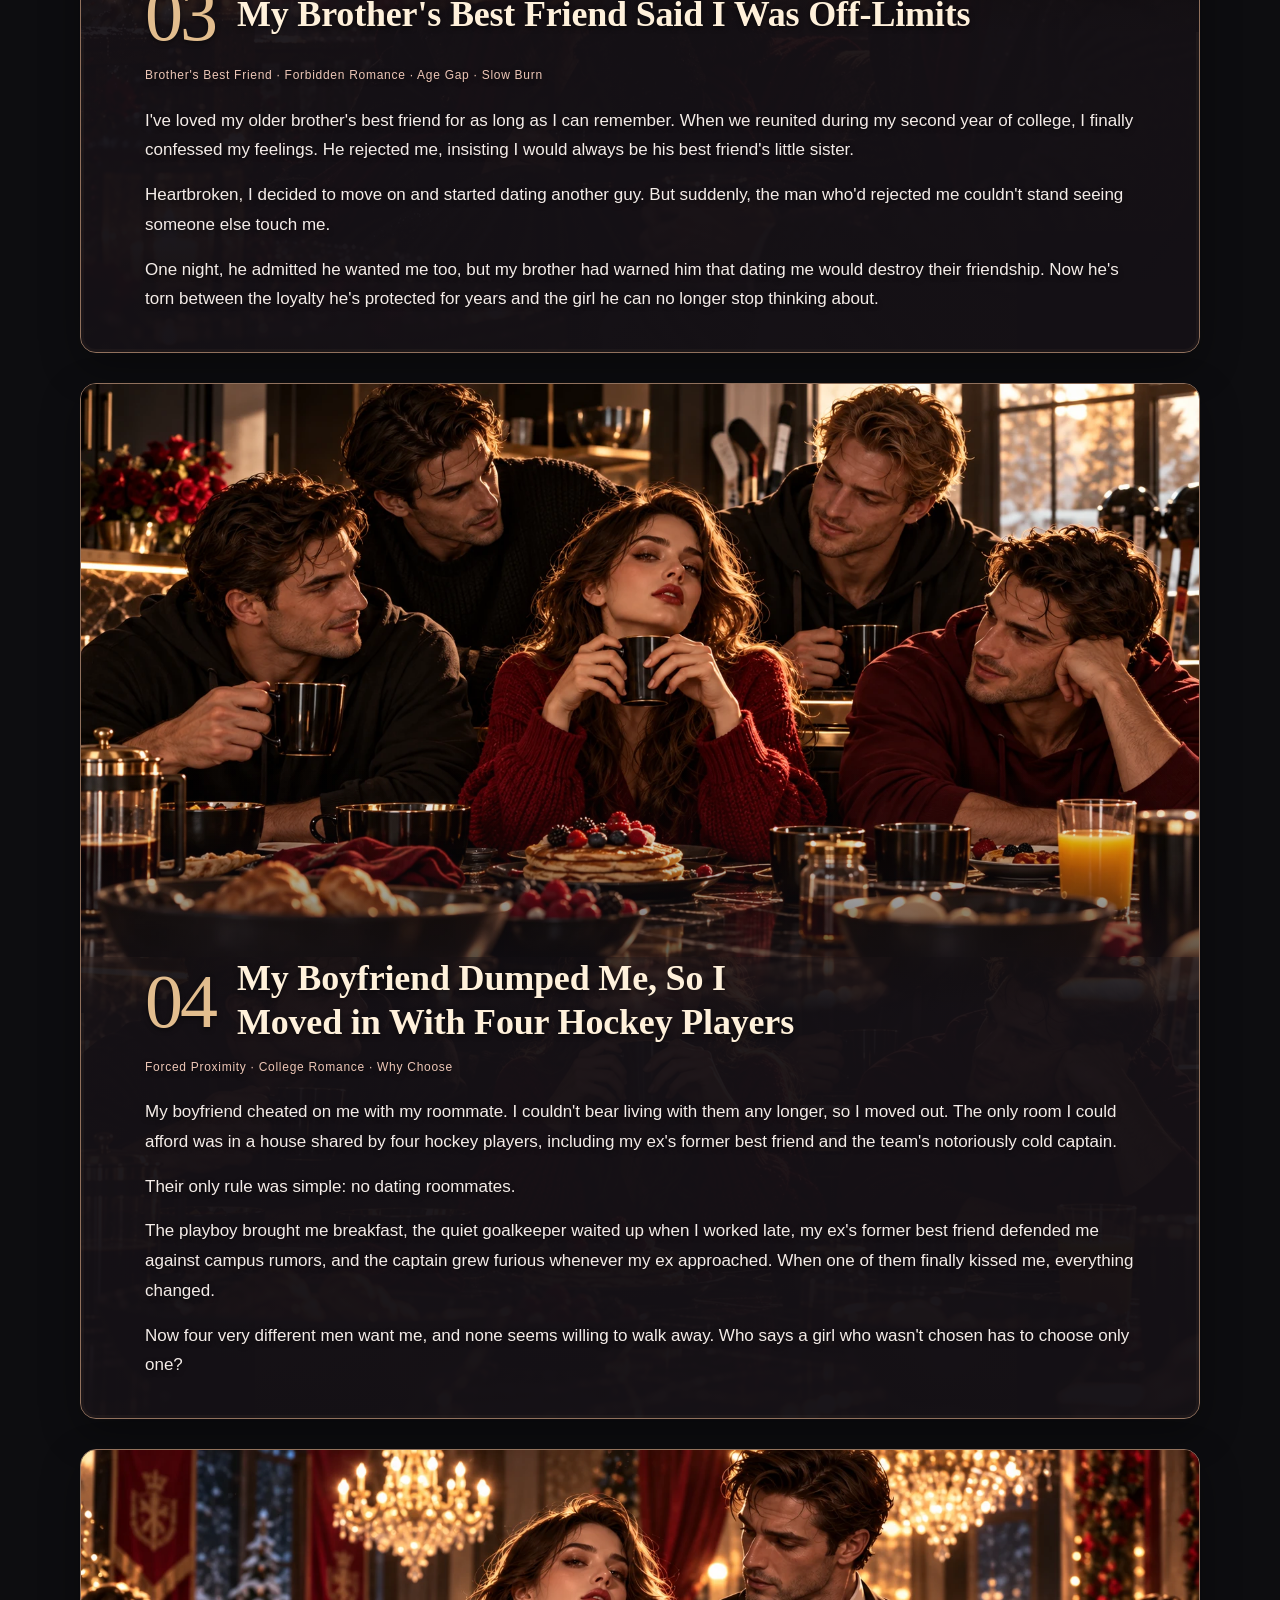
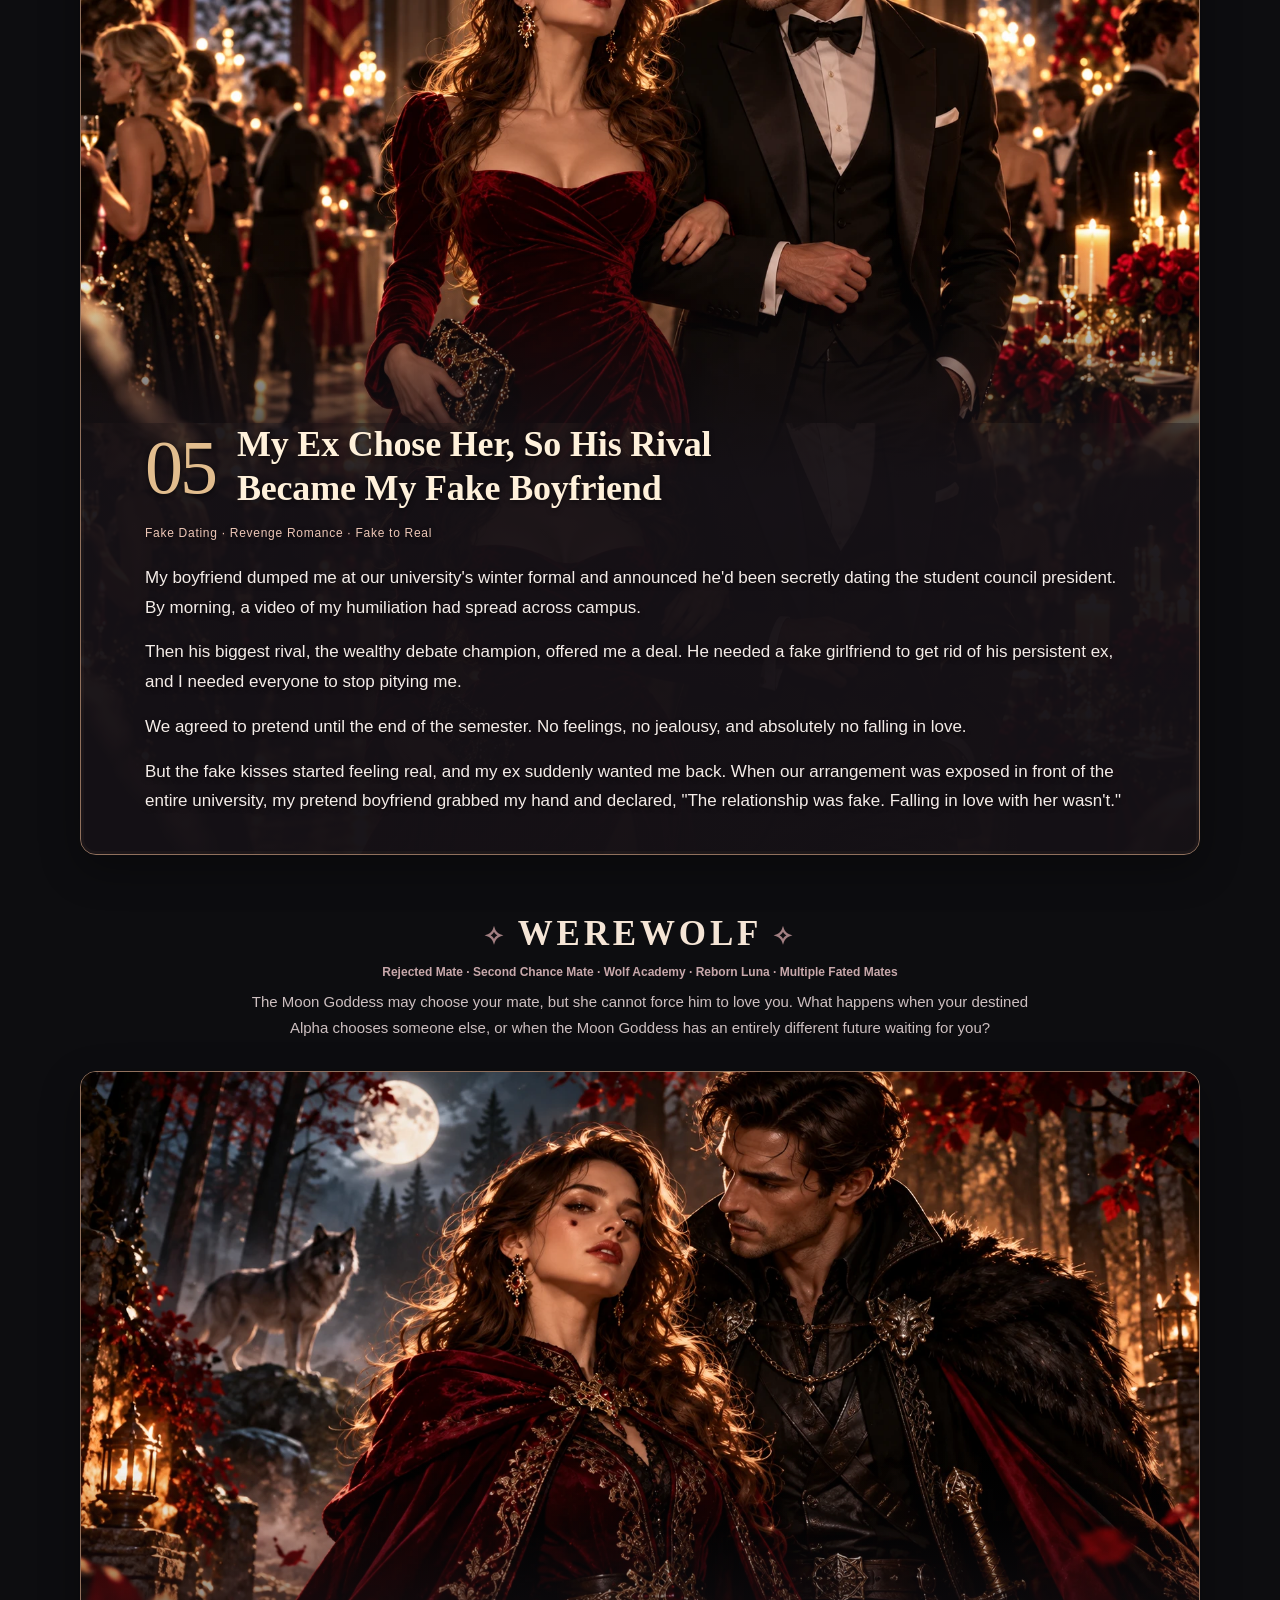
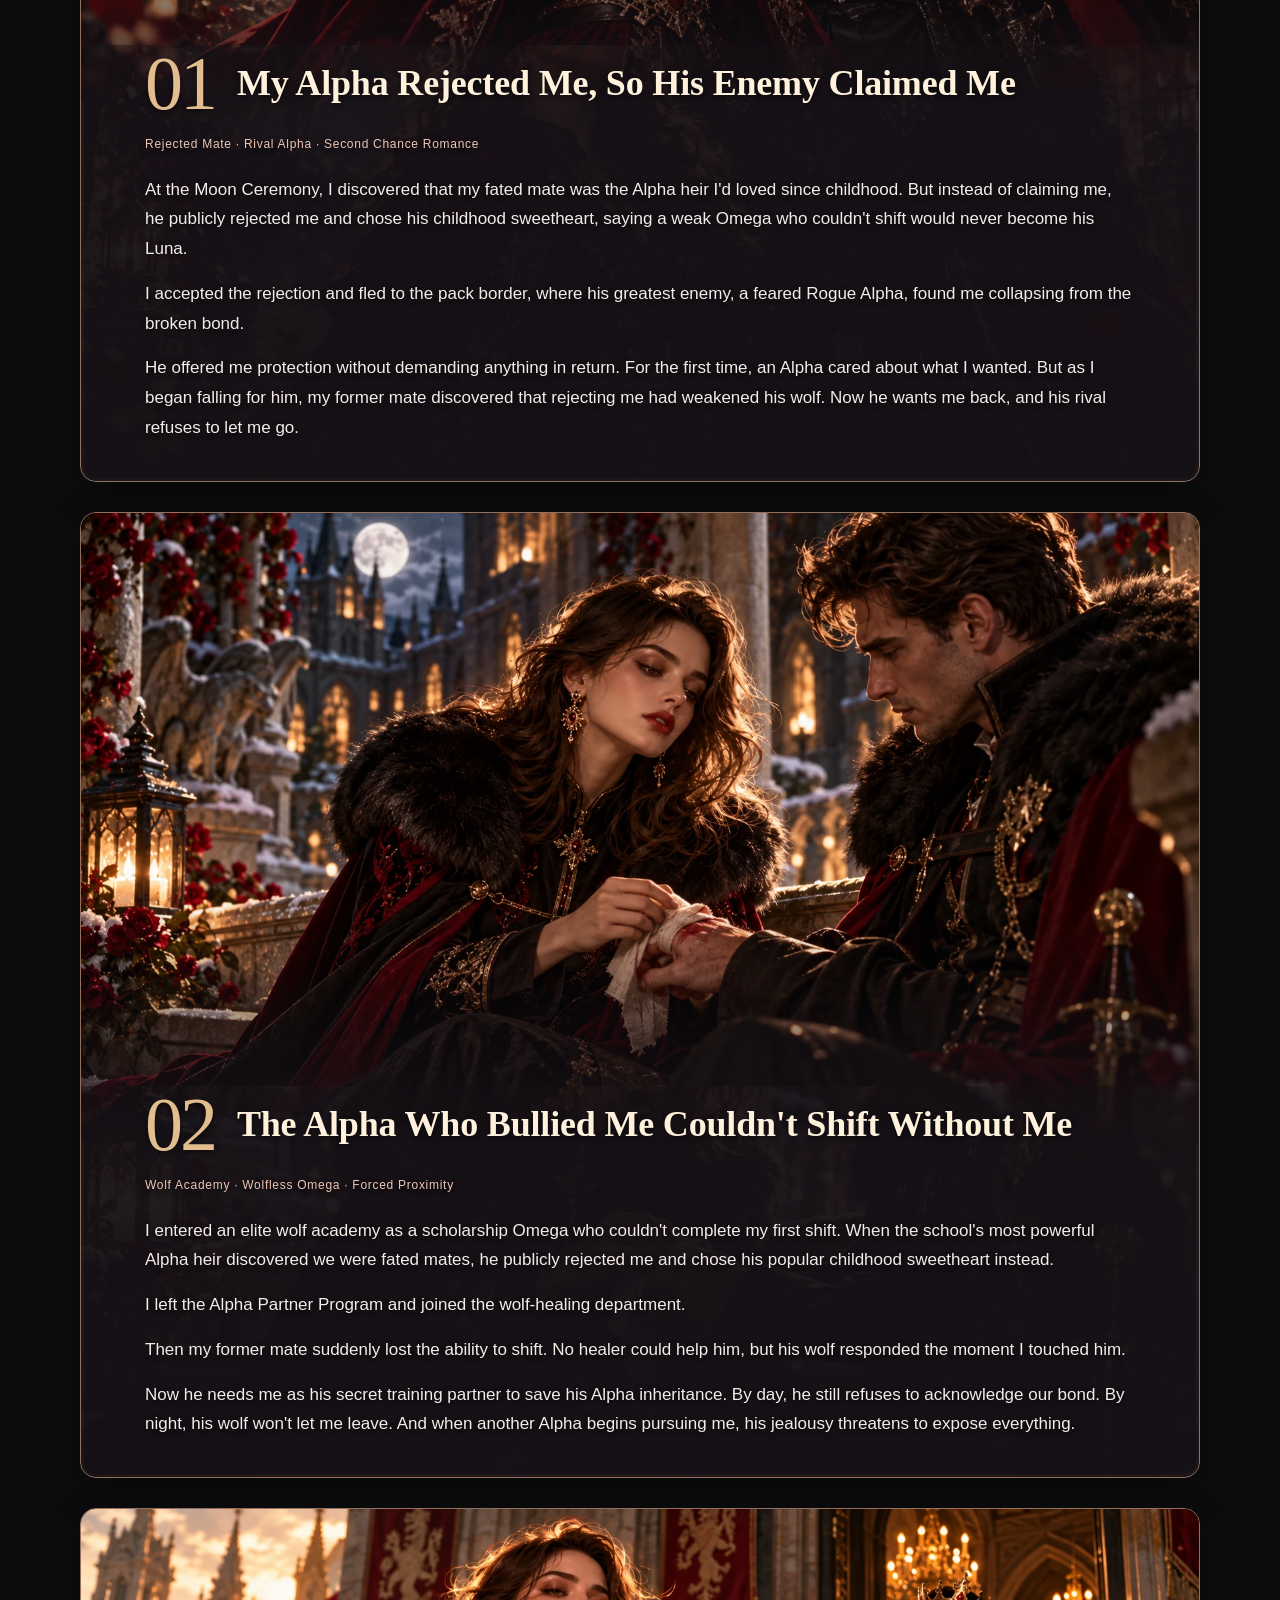
==== commit cc7f1f11: "Integrate inspiration stories with uncropped artwork and number-only headings" ====
--- a/index.html
+++ b/index.html
@@ -246,7 +246,7 @@
 .final p{max-width:36em;color:var(--on-band-muted);margin:22px 0 30px;font-size:18px}
 footer{background:var(--band);color:var(--on-band-muted);padding:22px 0 28px;font-size:14px}
 footer .wrap{display:flex;gap:8px 24px;justify-content:space-between;flex-wrap:wrap}
-</style><link rel="stylesheet" href="romance.css?v=full-bleed-charcoal-5">
+</style><link rel="stylesheet" href="romance.css?v=integrated-art-6">
 </head>
 <body>
 
@@ -401,35 +401,35 @@
       <div class="notice" style="margin:0 0 8px"><span class="ic">!</span><div><b>Using the inspiration prompts.</b> The 20 contest inspiration prompts are provided exclusively for submissions to RocNovel and SuperStory. Do not use these prompts to develop or publish stories on other platforms. Unauthorized use may result in disqualification or legal remedies where permitted by applicable law. They are here to spark your imagination, not limit it. Create your own characters, relationships, conflicts, and journeys.</div></div>
       <nav class="genre-nav" aria-label="Romance worlds"><a href="#g-ya">YA / New Adult</a><a href="#g-werewolf">Werewolf</a><a href="#g-billionaire">Billionaire</a><a href="#g-mafia">Mafia</a></nav><div class="genre" id="g-ya"><div class="ghead"><h3>YA / NEW ADULT</h3><p class="gt">First Love · Campus Betrayal · Bully Romance · Brother's Best Friend · Fake Dating</p><p class="gd">Your first love is supposed to be unforgettable. But what if the boy who breaks your heart is the one everyone else adores? One public rejection could lead to an unexpected romance, a forbidden attraction, or a second chance you never saw coming.</p></div>
       <div class="prompts">
-        <article class="prompt" id="prompt-01" style="--scene:url('assets/prompt-01-c7d63ee6ae.webp')"><div class="prompt-visual"><img class="prompt-art" src="assets/prompt-01-c7d63ee6ae.webp" alt="Romantic illustration inspired by The Hockey Captain Chose Her" loading="lazy" width="1672" height="941"></div><div class="prompt-copy"><span class="pn">Prompt 01</span><h4>The Hockey Captain Chose Her</h4><p class="pt">Hockey Romance · Public Betrayal · Rival Romance</p><p>My boyfriend promised to kiss me on the ice if his team won the semifinal. Instead, he skated past me and kissed the cheer captain in front of thousands of fans. As I stood there humiliated, the captain of the team they would face in the championship final approached and offered me his jacket.</p><p>"Come with me. Let's give them something else to talk about."</p><p>I agreed to one date, hoping to make my ex jealous. But the arrogant hockey captain turned out to be surprisingly gentle, and our attraction soon became impossible to ignore. Now my ex wants me back, just as the two captains prepare to face each other in the championship final.</p></div></article>
-        <article class="prompt" id="prompt-02" style="--scene:url('assets/prompt-02-b0376cd23c.webp')"><div class="prompt-visual"><img class="prompt-art" src="assets/prompt-02-b0376cd23c.webp" alt="Romantic illustration inspired by The Boy Who Bullied Me Couldn't Stand Losing Me" loading="lazy" width="1672" height="941"></div><div class="prompt-copy"><span class="pn">Prompt 02</span><h4>The Boy Who Bullied Me Couldn't Stand Losing Me</h4><p class="pt">Bully Romance · Unrequited Crush · Jealousy · Groveling</p><p>I spent two years secretly loving the richest, most popular boy at our college, even though he constantly mocked me for being poor and embarrassed me in front of his friends. At his birthday party, someone dared him to kiss the ugliest girl in the room. He looked straight at me and laughed.</p><p>That was the night I finally stopped loving him.</p><p>I blocked his number, quit tutoring him, and started dating someone who actually respected me. Suddenly, my former bully was everywhere, interrupting my dates and demanding to know why I no longer wanted him. But when his friends humiliated me again, would he finally stand up for me, even if it meant losing everything he'd once valued?</p></div></article>
-        <article class="prompt" id="prompt-03" style="--scene:url('assets/prompt-03-c307f59a8d.webp')"><div class="prompt-visual"><img class="prompt-art" src="assets/prompt-03-c307f59a8d.webp" alt="Romantic illustration inspired by My Brother's Best Friend Said I Was Off-Limits" loading="lazy" width="1672" height="941"></div><div class="prompt-copy"><span class="pn">Prompt 03</span><h4>My Brother's Best Friend Said I Was Off-Limits</h4><p class="pt">Brother's Best Friend · Forbidden Romance · Age Gap · Slow Burn</p><p>I've loved my older brother's best friend for as long as I can remember. When we reunited during my second year of college, I finally confessed my feelings. He rejected me, insisting I would always be his best friend's little sister.</p><p>Heartbroken, I decided to move on and started dating another guy. But suddenly, the man who'd rejected me couldn't stand seeing someone else touch me.</p><p>One night, he admitted he wanted me too, but my brother had warned him that dating me would destroy their friendship. Now he's torn between the loyalty he's protected for years and the girl he can no longer stop thinking about.</p></div></article>
-        <article class="prompt" id="prompt-04" style="--scene:url('assets/prompt-04-b6640c0378.webp')"><div class="prompt-visual"><img class="prompt-art" src="assets/prompt-04-b6640c0378.webp" alt="Romantic illustration inspired by My Boyfriend Dumped Me, So I Moved in With Four Hockey Players" loading="lazy" width="1672" height="941"></div><div class="prompt-copy"><span class="pn">Prompt 04</span><h4>My Boyfriend Dumped Me, So I Moved in With Four Hockey Players</h4><p class="pt">Forced Proximity · College Romance · Why Choose</p><p>My boyfriend cheated on me with my roommate. I couldn't bear living with them any longer, so I moved out. The only room I could afford was in a house shared by four hockey players, including my ex's former best friend and the team's notoriously cold captain.</p><p>Their only rule was simple: no dating roommates.</p><p>The playboy brought me breakfast, the quiet goalkeeper waited up when I worked late, my ex's former best friend defended me against campus rumors, and the captain grew furious whenever my ex approached. When one of them finally kissed me, everything changed.</p><p>Now four very different men want me, and none seems willing to walk away. Who says a girl who wasn't chosen has to choose only one?</p></div></article>
-        <article class="prompt" id="prompt-05" style="--scene:url('assets/prompt-05-5b6c3efecb.webp')"><div class="prompt-visual"><img class="prompt-art" src="assets/prompt-05-5b6c3efecb.webp" alt="Romantic illustration inspired by My Ex Chose Her, So His Rival Became My Fake Boyfriend" loading="lazy" width="1672" height="941"></div><div class="prompt-copy"><span class="pn">Prompt 05</span><h4>My Ex Chose Her, So His Rival Became My Fake Boyfriend</h4><p class="pt">Fake Dating · Revenge Romance · Fake to Real</p><p>My boyfriend dumped me at our university's winter formal and announced he'd been secretly dating the student council president. By morning, a video of my humiliation had spread across campus.</p><p>Then his biggest rival, the wealthy debate champion, offered me a deal. He needed a fake girlfriend to get rid of his persistent ex, and I needed everyone to stop pitying me.</p><p>We agreed to pretend until the end of the semester. No feelings, no jealousy, and absolutely no falling in love.</p><p>But the fake kisses started feeling real, and my ex suddenly wanted me back. When our arrangement was exposed in front of the entire university, my pretend boyfriend grabbed my hand and declared, "The relationship was fake. Falling in love with her wasn't."</p></div></article>
+        <article class="prompt" id="prompt-01" style="--scene:url('assets/prompt-01-c7d63ee6ae.webp')"><div class="prompt-visual"><img class="prompt-art" src="assets/prompt-01-c7d63ee6ae.webp" alt="Romantic illustration inspired by The Hockey Captain Chose Her" loading="lazy" width="1672" height="941"></div><div class="prompt-copy"><div class="prompt-heading"><span class="pn">01</span><h4>The Hockey Captain Chose Her</h4></div><p class="pt">Hockey Romance · Public Betrayal · Rival Romance</p><p>My boyfriend promised to kiss me on the ice if his team won the semifinal. Instead, he skated past me and kissed the cheer captain in front of thousands of fans. As I stood there humiliated, the captain of the team they would face in the championship final approached and offered me his jacket.</p><p>"Come with me. Let's give them something else to talk about."</p><p>I agreed to one date, hoping to make my ex jealous. But the arrogant hockey captain turned out to be surprisingly gentle, and our attraction soon became impossible to ignore. Now my ex wants me back, just as the two captains prepare to face each other in the championship final.</p></div></article>
+        <article class="prompt" id="prompt-02" style="--scene:url('assets/prompt-02-b0376cd23c.webp')"><div class="prompt-visual"><img class="prompt-art" src="assets/prompt-02-b0376cd23c.webp" alt="Romantic illustration inspired by The Boy Who Bullied Me Couldn't Stand Losing Me" loading="lazy" width="1672" height="941"></div><div class="prompt-copy"><div class="prompt-heading"><span class="pn">02</span><h4>The Boy Who Bullied Me Couldn't Stand Losing Me</h4></div><p class="pt">Bully Romance · Unrequited Crush · Jealousy · Groveling</p><p>I spent two years secretly loving the richest, most popular boy at our college, even though he constantly mocked me for being poor and embarrassed me in front of his friends. At his birthday party, someone dared him to kiss the ugliest girl in the room. He looked straight at me and laughed.</p><p>That was the night I finally stopped loving him.</p><p>I blocked his number, quit tutoring him, and started dating someone who actually respected me. Suddenly, my former bully was everywhere, interrupting my dates and demanding to know why I no longer wanted him. But when his friends humiliated me again, would he finally stand up for me, even if it meant losing everything he'd once valued?</p></div></article>
+        <article class="prompt" id="prompt-03" style="--scene:url('assets/prompt-03-c307f59a8d.webp')"><div class="prompt-visual"><img class="prompt-art" src="assets/prompt-03-c307f59a8d.webp" alt="Romantic illustration inspired by My Brother's Best Friend Said I Was Off-Limits" loading="lazy" width="1672" height="941"></div><div class="prompt-copy"><div class="prompt-heading"><span class="pn">03</span><h4>My Brother's Best Friend Said I Was Off-Limits</h4></div><p class="pt">Brother's Best Friend · Forbidden Romance · Age Gap · Slow Burn</p><p>I've loved my older brother's best friend for as long as I can remember. When we reunited during my second year of college, I finally confessed my feelings. He rejected me, insisting I would always be his best friend's little sister.</p><p>Heartbroken, I decided to move on and started dating another guy. But suddenly, the man who'd rejected me couldn't stand seeing someone else touch me.</p><p>One night, he admitted he wanted me too, but my brother had warned him that dating me would destroy their friendship. Now he's torn between the loyalty he's protected for years and the girl he can no longer stop thinking about.</p></div></article>
+        <article class="prompt" id="prompt-04" style="--scene:url('assets/prompt-04-b6640c0378.webp')"><div class="prompt-visual"><img class="prompt-art" src="assets/prompt-04-b6640c0378.webp" alt="Romantic illustration inspired by My Boyfriend Dumped Me, So I Moved in With Four Hockey Players" loading="lazy" width="1672" height="941"></div><div class="prompt-copy"><div class="prompt-heading"><span class="pn">04</span><h4>My Boyfriend Dumped Me, So I Moved in With Four Hockey Players</h4></div><p class="pt">Forced Proximity · College Romance · Why Choose</p><p>My boyfriend cheated on me with my roommate. I couldn't bear living with them any longer, so I moved out. The only room I could afford was in a house shared by four hockey players, including my ex's former best friend and the team's notoriously cold captain.</p><p>Their only rule was simple: no dating roommates.</p><p>The playboy brought me breakfast, the quiet goalkeeper waited up when I worked late, my ex's former best friend defended me against campus rumors, and the captain grew furious whenever my ex approached. When one of them finally kissed me, everything changed.</p><p>Now four very different men want me, and none seems willing to walk away. Who says a girl who wasn't chosen has to choose only one?</p></div></article>
+        <article class="prompt" id="prompt-05" style="--scene:url('assets/prompt-05-5b6c3efecb.webp')"><div class="prompt-visual"><img class="prompt-art" src="assets/prompt-05-5b6c3efecb.webp" alt="Romantic illustration inspired by My Ex Chose Her, So His Rival Became My Fake Boyfriend" loading="lazy" width="1672" height="941"></div><div class="prompt-copy"><div class="prompt-heading"><span class="pn">05</span><h4>My Ex Chose Her, So His Rival Became My Fake Boyfriend</h4></div><p class="pt">Fake Dating · Revenge Romance · Fake to Real</p><p>My boyfriend dumped me at our university's winter formal and announced he'd been secretly dating the student council president. By morning, a video of my humiliation had spread across campus.</p><p>Then his biggest rival, the wealthy debate champion, offered me a deal. He needed a fake girlfriend to get rid of his persistent ex, and I needed everyone to stop pitying me.</p><p>We agreed to pretend until the end of the semester. No feelings, no jealousy, and absolutely no falling in love.</p><p>But the fake kisses started feeling real, and my ex suddenly wanted me back. When our arrangement was exposed in front of the entire university, my pretend boyfriend grabbed my hand and declared, "The relationship was fake. Falling in love with her wasn't."</p></div></article>
       </div></div>
       <div class="genre" id="g-werewolf"><div class="ghead"><h3>WEREWOLF</h3><p class="gt">Rejected Mate · Second Chance Mate · Wolf Academy · Reborn Luna · Multiple Fated Mates</p><p class="gd">The Moon Goddess may choose your mate, but she cannot force him to love you. What happens when your destined Alpha chooses someone else, or when the Moon Goddess has an entirely different future waiting for you?</p></div>
       <div class="prompts">
-        <article class="prompt" id="prompt-06" style="--scene:url('assets/prompt-06-6509e47bfe.webp')"><div class="prompt-visual"><img class="prompt-art" src="assets/prompt-06-6509e47bfe.webp" alt="Romantic illustration inspired by My Alpha Rejected Me, So His Enemy Claimed Me" loading="lazy" width="1672" height="941"></div><div class="prompt-copy"><span class="pn">Prompt 01</span><h4>My Alpha Rejected Me, So His Enemy Claimed Me</h4><p class="pt">Rejected Mate · Rival Alpha · Second Chance Romance</p><p>At the Moon Ceremony, I discovered that my fated mate was the Alpha heir I'd loved since childhood. But instead of claiming me, he publicly rejected me and chose his childhood sweetheart, saying a weak Omega who couldn't shift would never become his Luna.</p><p>I accepted the rejection and fled to the pack border, where his greatest enemy, a feared Rogue Alpha, found me collapsing from the broken bond.</p><p>He offered me protection without demanding anything in return. For the first time, an Alpha cared about what I wanted. But as I began falling for him, my former mate discovered that rejecting me had weakened his wolf. Now he wants me back, and his rival refuses to let me go.</p></div></article>
-        <article class="prompt" id="prompt-07" style="--scene:url('assets/prompt-07-97b3d94cd5.webp')"><div class="prompt-visual"><img class="prompt-art" src="assets/prompt-07-97b3d94cd5.webp" alt="Romantic illustration inspired by The Alpha Who Bullied Me Couldn't Shift Without Me" loading="lazy" width="1672" height="941"></div><div class="prompt-copy"><span class="pn">Prompt 02</span><h4>The Alpha Who Bullied Me Couldn't Shift Without Me</h4><p class="pt">Wolf Academy · Wolfless Omega · Forced Proximity</p><p>I entered an elite wolf academy as a scholarship Omega who couldn't complete my first shift. When the school's most powerful Alpha heir discovered we were fated mates, he publicly rejected me and chose his popular childhood sweetheart instead.</p><p>I left the Alpha Partner Program and joined the wolf-healing department.</p><p>Then my former mate suddenly lost the ability to shift. No healer could help him, but his wolf responded the moment I touched him.</p><p>Now he needs me as his secret training partner to save his Alpha inheritance. By day, he still refuses to acknowledge our bond. By night, his wolf won't let me leave. And when another Alpha begins pursuing me, his jealousy threatens to expose everything.</p></div></article>
-        <article class="prompt" id="prompt-08" style="--scene:url('assets/prompt-08-832712c521.webp')"><div class="prompt-visual"><img class="prompt-art" src="assets/prompt-08-832712c521.webp" alt="Romantic illustration inspired by I Died for My Alpha Once. Never Again." loading="lazy" width="1672" height="941"></div><div class="prompt-copy"><span class="pn">Prompt 03</span><h4>I Died for My Alpha Once. Never Again.</h4><p class="pt">Reborn Luna · Betrayal · Alpha Regret · New Destiny</p><p>In my previous life, I gave everything to my Alpha, only for him to sacrifice my healing wolf to save his childhood sweetheart. I died alone while they celebrated their mating ceremony.</p><p>When I opened my eyes again, it was the morning of our wedding.</p><p>This time, I refused to marry him. I withdrew my family's support and fled to a distant healing sanctuary ruled by a feared Lycan King. He was cold, suspicious, and convinced I was a spy, but he never demanded that I sacrifice myself for him.</p><p>As our feelings grew, my former Alpha discovered he was losing the powers my wolf had once given him. Now he wants a second chance, but I've already begun falling for the man he fears most.</p></div></article>
-        <article class="prompt" id="prompt-09" style="--scene:url('assets/prompt-09-63a80da135.webp')"><div class="prompt-visual"><img class="prompt-art" src="assets/prompt-09-63a80da135.webp" alt="Romantic illustration inspired by The Moon Chose Three Alphas for Me" loading="lazy" width="1672" height="941"></div><div class="prompt-copy"><span class="pn">Prompt 04</span><h4>The Moon Chose Three Alphas for Me</h4><p class="pt">Multiple Fated Mates · Why Choose · Wolf Academy · Reverse Harem</p><p>I was the weakest Omega at our academy, mocked for being unable to shift. But at the annual Moon Ceremony, three mating marks suddenly appeared on my wrist, binding me to three of the school's most powerful Alphas.</p><p>One was the arrogant heir who'd bullied me for years. Another was his cold, brilliant rival. The third was a dangerous Rogue Alpha everyone had been warned to avoid.</p><p>All three wanted me, but none was willing to share.</p><p>I refused to become a prize they could fight over. Yet as we were forced into a special bonding trial, jealousy slowly turned into attraction, and I found myself developing feelings for all three.</p><p>Then we discovered the truth: our four wolves shared an ancient forbidden bond, and rejecting even one mate could destroy us all.</p></div></article>
-        <article class="prompt" id="prompt-10" style="--scene:url('assets/prompt-10-bccd3eab27.webp')"><div class="prompt-visual"><img class="prompt-art" src="assets/prompt-10-bccd3eab27.webp" alt="Romantic illustration inspired by Pregnant with the Alpha's Pup, Protected by the Lycan King" loading="lazy" width="1672" height="941"></div><div class="prompt-copy"><span class="pn">Prompt 05</span><h4>Pregnant with the Alpha's Pup, Protected by the Lycan King</h4><p class="pt">Pregnant Runaway Luna · Secret Pup · Second Chance Mate</p><p>The night I discovered I was pregnant, my Alpha announced he was replacing me with his childhood sweetheart. He said she would give the pack stronger heirs, so I accepted his rejection and disappeared without telling him about our baby.</p><p>Four years later, I'd built a peaceful life with my son, thanks to a powerful Lycan King who had protected us when no one else would.</p><p>He taught my son about pack traditions, remembered every bedtime story, and never asked me to love him in return. But just as I began falling for him, my former Alpha returned, desperate to reclaim his Luna and produce an heir.</p><p>He didn't know the little boy playing in the garden was his son. And he certainly didn't expect the child to run straight into the Lycan King's arms, calling him Daddy.</p></div></article>
+        <article class="prompt" id="prompt-06" style="--scene:url('assets/prompt-06-6509e47bfe.webp')"><div class="prompt-visual"><img class="prompt-art" src="assets/prompt-06-6509e47bfe.webp" alt="Romantic illustration inspired by My Alpha Rejected Me, So His Enemy Claimed Me" loading="lazy" width="1672" height="941"></div><div class="prompt-copy"><div class="prompt-heading"><span class="pn">01</span><h4>My Alpha Rejected Me, So His Enemy Claimed Me</h4></div><p class="pt">Rejected Mate · Rival Alpha · Second Chance Romance</p><p>At the Moon Ceremony, I discovered that my fated mate was the Alpha heir I'd loved since childhood. But instead of claiming me, he publicly rejected me and chose his childhood sweetheart, saying a weak Omega who couldn't shift would never become his Luna.</p><p>I accepted the rejection and fled to the pack border, where his greatest enemy, a feared Rogue Alpha, found me collapsing from the broken bond.</p><p>He offered me protection without demanding anything in return. For the first time, an Alpha cared about what I wanted. But as I began falling for him, my former mate discovered that rejecting me had weakened his wolf. Now he wants me back, and his rival refuses to let me go.</p></div></article>
+        <article class="prompt" id="prompt-07" style="--scene:url('assets/prompt-07-97b3d94cd5.webp')"><div class="prompt-visual"><img class="prompt-art" src="assets/prompt-07-97b3d94cd5.webp" alt="Romantic illustration inspired by The Alpha Who Bullied Me Couldn't Shift Without Me" loading="lazy" width="1672" height="941"></div><div class="prompt-copy"><div class="prompt-heading"><span class="pn">02</span><h4>The Alpha Who Bullied Me Couldn't Shift Without Me</h4></div><p class="pt">Wolf Academy · Wolfless Omega · Forced Proximity</p><p>I entered an elite wolf academy as a scholarship Omega who couldn't complete my first shift. When the school's most powerful Alpha heir discovered we were fated mates, he publicly rejected me and chose his popular childhood sweetheart instead.</p><p>I left the Alpha Partner Program and joined the wolf-healing department.</p><p>Then my former mate suddenly lost the ability to shift. No healer could help him, but his wolf responded the moment I touched him.</p><p>Now he needs me as his secret training partner to save his Alpha inheritance. By day, he still refuses to acknowledge our bond. By night, his wolf won't let me leave. And when another Alpha begins pursuing me, his jealousy threatens to expose everything.</p></div></article>
+        <article class="prompt" id="prompt-08" style="--scene:url('assets/prompt-08-832712c521.webp')"><div class="prompt-visual"><img class="prompt-art" src="assets/prompt-08-832712c521.webp" alt="Romantic illustration inspired by I Died for My Alpha Once. Never Again." loading="lazy" width="1672" height="941"></div><div class="prompt-copy"><div class="prompt-heading"><span class="pn">03</span><h4>I Died for My Alpha Once. Never Again.</h4></div><p class="pt">Reborn Luna · Betrayal · Alpha Regret · New Destiny</p><p>In my previous life, I gave everything to my Alpha, only for him to sacrifice my healing wolf to save his childhood sweetheart. I died alone while they celebrated their mating ceremony.</p><p>When I opened my eyes again, it was the morning of our wedding.</p><p>This time, I refused to marry him. I withdrew my family's support and fled to a distant healing sanctuary ruled by a feared Lycan King. He was cold, suspicious, and convinced I was a spy, but he never demanded that I sacrifice myself for him.</p><p>As our feelings grew, my former Alpha discovered he was losing the powers my wolf had once given him. Now he wants a second chance, but I've already begun falling for the man he fears most.</p></div></article>
+        <article class="prompt" id="prompt-09" style="--scene:url('assets/prompt-09-63a80da135.webp')"><div class="prompt-visual"><img class="prompt-art" src="assets/prompt-09-63a80da135.webp" alt="Romantic illustration inspired by The Moon Chose Three Alphas for Me" loading="lazy" width="1672" height="941"></div><div class="prompt-copy"><div class="prompt-heading"><span class="pn">04</span><h4>The Moon Chose Three Alphas for Me</h4></div><p class="pt">Multiple Fated Mates · Why Choose · Wolf Academy · Reverse Harem</p><p>I was the weakest Omega at our academy, mocked for being unable to shift. But at the annual Moon Ceremony, three mating marks suddenly appeared on my wrist, binding me to three of the school's most powerful Alphas.</p><p>One was the arrogant heir who'd bullied me for years. Another was his cold, brilliant rival. The third was a dangerous Rogue Alpha everyone had been warned to avoid.</p><p>All three wanted me, but none was willing to share.</p><p>I refused to become a prize they could fight over. Yet as we were forced into a special bonding trial, jealousy slowly turned into attraction, and I found myself developing feelings for all three.</p><p>Then we discovered the truth: our four wolves shared an ancient forbidden bond, and rejecting even one mate could destroy us all.</p></div></article>
+        <article class="prompt" id="prompt-10" style="--scene:url('assets/prompt-10-bccd3eab27.webp')"><div class="prompt-visual"><img class="prompt-art" src="assets/prompt-10-bccd3eab27.webp" alt="Romantic illustration inspired by Pregnant with the Alpha's Pup, Protected by the Lycan King" loading="lazy" width="1672" height="941"></div><div class="prompt-copy"><div class="prompt-heading"><span class="pn">05</span><h4>Pregnant with the Alpha's Pup, Protected by the Lycan King</h4></div><p class="pt">Pregnant Runaway Luna · Secret Pup · Second Chance Mate</p><p>The night I discovered I was pregnant, my Alpha announced he was replacing me with his childhood sweetheart. He said she would give the pack stronger heirs, so I accepted his rejection and disappeared without telling him about our baby.</p><p>Four years later, I'd built a peaceful life with my son, thanks to a powerful Lycan King who had protected us when no one else would.</p><p>He taught my son about pack traditions, remembered every bedtime story, and never asked me to love him in return. But just as I began falling for him, my former Alpha returned, desperate to reclaim his Luna and produce an heir.</p><p>He didn't know the little boy playing in the garden was his son. And he certainly didn't expect the child to run straight into the Lycan King's arms, calling him Daddy.</p></div></article>
       </div></div>
       <div class="genre" id="g-billionaire"><div class="ghead"><h3>BILLIONAIRE</h3><p class="gt">Marriage Betrayal · Contract Marriage · Amnesia Romance · Secret Baby · Second Chance Love</p><p class="gd">He promised her everything, then chose someone else. But what if losing the wrong man leads her to a love she never expected, or a stranger who doesn't even remember who he is?</p></div>
       <div class="prompts">
-        <article class="prompt" id="prompt-11" style="--scene:url('assets/prompt-11-9f09f1a5bb.webp')"><div class="prompt-visual"><img class="prompt-art" src="assets/prompt-11-9f09f1a5bb.webp" alt="The bride watches as her groom favors his blonde mistress in a white gown." loading="lazy" width="1672" height="941"></div><div class="prompt-copy"><span class="pn">Prompt 01</span><h4>His Mistress Wore White to My Wedding</h4><p class="pt">Wedding Betrayal · Billionaire Rival · Second Chance Love</p><p>My fiancé's childhood sweetheart arrived before our wedding ceremony in a white designer gown. She pushed her way into our pre-ceremony photos, clung to his arm, and demanded his attention while I stood beside them in my wedding dress.</p><p>When she suddenly collapsed moments before our vows, he abandoned me at the altar to take her to the hospital.</p><p>An hour later, he returned with shocking news. She was pregnant with his child, but he still expected me to marry him.</p><p>I walked away. The only man who followed me was the billionaire hotel owner my fiancé had spent years trying to impress. He offered to help me rebuild the career I'd sacrificed for my engagement.</p><p>But just as I began falling for him, my ex returned, determined to reclaim the bride he'd thrown away.</p></div></article>
-        <article class="prompt" id="prompt-12" style="--scene:url('assets/prompt-12-068de0716b.webp')"><div class="prompt-visual"><img class="prompt-art" src="assets/prompt-12-068de0716b.webp" alt="A son gives roses to his father’s mistress while his father applauds and his mother watches." loading="lazy" width="1672" height="941"></div><div class="prompt-copy"><span class="pn">Prompt 02</span><h4>My Husband and Son Chose His Mistress Over Me</h4><p class="pt">Family Betrayal · Single Mom · Billionaire Romance</p><p>On Mother's Day, my eight-year-old son walked onto the school stage holding a bouquet of roses. Instead of giving them to me, he handed them to my husband's beautiful assistant and announced, "She's the mom I wish I had."</p><p>My husband smiled and applauded.</p><p>That night, I discovered their affair and filed for divorce. I returned to the career I'd abandoned, where I met a widowed billionaire raising a little girl who had never accepted anyone as her new mother.</p><p>As our families grew closer, I found myself falling for a man who valued everything my ex had taken for granted.</p><p>But when my husband and son came begging for their old family back, could I forgive my child without returning to the man who'd broken my heart?</p></div></article>
-        <article class="prompt" id="prompt-13" style="--scene:url('assets/prompt-13-7f99cb170f.webp')"><div class="prompt-visual"><img class="prompt-art" src="assets/prompt-13-7f99cb170f.webp" alt="Romantic illustration inspired by I Told the Amnesiac Billionaire He Was My Husband" loading="lazy" width="1672" height="941"></div><div class="prompt-copy"><span class="pn">Prompt 03</span><h4>I Told the Amnesiac Billionaire He Was My Husband</h4><p class="pt">Amnesia Romance · Fake Marriage · Hidden Billionaire · Forced Proximity</p><p>After my boyfriend cheated with my best friend and stole our wedding savings, I retreated to my grandmother's cottage.</p><p>One stormy night, I rescued an injured stranger beside a crashed car. He woke in the hospital with no memory, terrified of two suspicious men who kept asking about him.</p><p>When he grabbed my hand and asked, "Are you my wife?" I lied, hoping to keep him safe until we knew who was looking for him.</p><p>After his doctors cleared him to leave, he chose to recover at my cottage. He fixed my porch, made breakfast, and treated me like the wife he thought he'd forgotten. I wanted to tell him the truth, but every day I fell harder, and every day the lie became more difficult to confess.</p><p>Then a fleet of luxury cars arrived. My supposed husband was actually a missing billionaire, and my ex desperately needed his investment.</p><p>When his memories finally returned, he looked at me and asked, "Were you protecting me, or using me?"</p></div></article>
-        <article class="prompt" id="prompt-14" style="--scene:url('assets/prompt-14-4f06b224e2.webp')"><div class="prompt-visual"><img class="prompt-art" src="assets/prompt-14-4f06b224e2.webp" alt="Romantic illustration inspired by My Contract Husband Chose His First Love" loading="lazy" width="1672" height="941"></div><div class="prompt-copy"><span class="pn">Prompt 04</span><h4>My Contract Husband Chose His First Love</h4><p class="pt">Contract Marriage · Divorce · Enemies to Lovers</p><p>I married a cold-hearted billionaire for one year to save my family's business. Our contract forbade love, but after caring for him through illness and helping his family, I fell for him anyway.</p><p>Then his first love returned, and he ended our marriage early so he could marry her.</p><p>I signed the divorce papers and walked away.</p><p>Months later, I started working for his biggest business rival, an arrogant CEO who made no secret of his attraction to me. We clashed over everything, but somewhere between late-night meetings and unexpected kisses, our professional relationship became something much more dangerous.</p><p>Then my ex realized he'd made a terrible mistake and demanded me back, just as I was falling for the man capable of destroying his empire.</p></div></article>
-        <article class="prompt" id="prompt-15" style="--scene:url('assets/prompt-15-8aa6d372a9.webp')"><div class="prompt-visual"><img class="prompt-art" src="assets/prompt-15-8aa6d372a9.webp" alt="A mother cradles her newborn with a nurse beside an empty chair, while her absent husband comforts another woman at an airport." loading="lazy" width="1672" height="941"></div><div class="prompt-copy"><span class="pn">Prompt 05</span><h4>He Missed Our Baby's Birth for Her</h4><p class="pt">Marriage Betrayal · Medical Romance · Second Chance Love</p><p>My husband promised he would hold my hand when our daughter was born. Instead, he boarded a private plane to comfort his childhood sweetheart, whose engagement had just fallen apart. I went into premature labor alone. When I finally reached him, he said her emotional breakdown was more urgent than my contractions.</p><p>Our daughter survived, but she needed weeks of hospital care. He didn't visit until the third day. And when he arrived, he brought his childhood sweetheart with him. She wanted to see the baby. I wanted a divorce.</p><p>The man who helped me through those terrifying weeks was a widowed hospital foundation director who had spent years avoiding another relationship. He never tried to replace my daughter's father. He simply kept showing up when I needed help. Eventually, I realized my daughter and I deserved a love that didn't need to be begged for.</p><p>But years later, my ex discovered I had remarried, and the man raising his daughter was the billionaire he needed to save his failing company.</p></div></article>
+        <article class="prompt" id="prompt-11" style="--scene:url('assets/prompt-11-9f09f1a5bb.webp')"><div class="prompt-visual"><img class="prompt-art" src="assets/prompt-11-9f09f1a5bb.webp" alt="The bride watches as her groom favors his blonde mistress in a white gown." loading="lazy" width="1672" height="941"></div><div class="prompt-copy"><div class="prompt-heading"><span class="pn">01</span><h4>His Mistress Wore White to My Wedding</h4></div><p class="pt">Wedding Betrayal · Billionaire Rival · Second Chance Love</p><p>My fiancé's childhood sweetheart arrived before our wedding ceremony in a white designer gown. She pushed her way into our pre-ceremony photos, clung to his arm, and demanded his attention while I stood beside them in my wedding dress.</p><p>When she suddenly collapsed moments before our vows, he abandoned me at the altar to take her to the hospital.</p><p>An hour later, he returned with shocking news. She was pregnant with his child, but he still expected me to marry him.</p><p>I walked away. The only man who followed me was the billionaire hotel owner my fiancé had spent years trying to impress. He offered to help me rebuild the career I'd sacrificed for my engagement.</p><p>But just as I began falling for him, my ex returned, determined to reclaim the bride he'd thrown away.</p></div></article>
+        <article class="prompt" id="prompt-12" style="--scene:url('assets/prompt-12-068de0716b.webp')"><div class="prompt-visual"><img class="prompt-art" src="assets/prompt-12-068de0716b.webp" alt="A son gives roses to his father’s mistress while his father applauds and his mother watches." loading="lazy" width="1672" height="941"></div><div class="prompt-copy"><div class="prompt-heading"><span class="pn">02</span><h4>My Husband and Son Chose His Mistress Over Me</h4></div><p class="pt">Family Betrayal · Single Mom · Billionaire Romance</p><p>On Mother's Day, my eight-year-old son walked onto the school stage holding a bouquet of roses. Instead of giving them to me, he handed them to my husband's beautiful assistant and announced, "She's the mom I wish I had."</p><p>My husband smiled and applauded.</p><p>That night, I discovered their affair and filed for divorce. I returned to the career I'd abandoned, where I met a widowed billionaire raising a little girl who had never accepted anyone as her new mother.</p><p>As our families grew closer, I found myself falling for a man who valued everything my ex had taken for granted.</p><p>But when my husband and son came begging for their old family back, could I forgive my child without returning to the man who'd broken my heart?</p></div></article>
+        <article class="prompt" id="prompt-13" style="--scene:url('assets/prompt-13-7f99cb170f.webp')"><div class="prompt-visual"><img class="prompt-art" src="assets/prompt-13-7f99cb170f.webp" alt="Romantic illustration inspired by I Told the Amnesiac Billionaire He Was My Husband" loading="lazy" width="1672" height="941"></div><div class="prompt-copy"><div class="prompt-heading"><span class="pn">03</span><h4>I Told the Amnesiac Billionaire He Was My Husband</h4></div><p class="pt">Amnesia Romance · Fake Marriage · Hidden Billionaire · Forced Proximity</p><p>After my boyfriend cheated with my best friend and stole our wedding savings, I retreated to my grandmother's cottage.</p><p>One stormy night, I rescued an injured stranger beside a crashed car. He woke in the hospital with no memory, terrified of two suspicious men who kept asking about him.</p><p>When he grabbed my hand and asked, "Are you my wife?" I lied, hoping to keep him safe until we knew who was looking for him.</p><p>After his doctors cleared him to leave, he chose to recover at my cottage. He fixed my porch, made breakfast, and treated me like the wife he thought he'd forgotten. I wanted to tell him the truth, but every day I fell harder, and every day the lie became more difficult to confess.</p><p>Then a fleet of luxury cars arrived. My supposed husband was actually a missing billionaire, and my ex desperately needed his investment.</p><p>When his memories finally returned, he looked at me and asked, "Were you protecting me, or using me?"</p></div></article>
+        <article class="prompt" id="prompt-14" style="--scene:url('assets/prompt-14-4f06b224e2.webp')"><div class="prompt-visual"><img class="prompt-art" src="assets/prompt-14-4f06b224e2.webp" alt="Romantic illustration inspired by My Contract Husband Chose His First Love" loading="lazy" width="1672" height="941"></div><div class="prompt-copy"><div class="prompt-heading"><span class="pn">04</span><h4>My Contract Husband Chose His First Love</h4></div><p class="pt">Contract Marriage · Divorce · Enemies to Lovers</p><p>I married a cold-hearted billionaire for one year to save my family's business. Our contract forbade love, but after caring for him through illness and helping his family, I fell for him anyway.</p><p>Then his first love returned, and he ended our marriage early so he could marry her.</p><p>I signed the divorce papers and walked away.</p><p>Months later, I started working for his biggest business rival, an arrogant CEO who made no secret of his attraction to me. We clashed over everything, but somewhere between late-night meetings and unexpected kisses, our professional relationship became something much more dangerous.</p><p>Then my ex realized he'd made a terrible mistake and demanded me back, just as I was falling for the man capable of destroying his empire.</p></div></article>
+        <article class="prompt" id="prompt-15" style="--scene:url('assets/prompt-15-8aa6d372a9.webp')"><div class="prompt-visual"><img class="prompt-art" src="assets/prompt-15-8aa6d372a9.webp" alt="A mother cradles her newborn with a nurse beside an empty chair, while her absent husband comforts another woman at an airport." loading="lazy" width="1672" height="941"></div><div class="prompt-copy"><div class="prompt-heading"><span class="pn">05</span><h4>He Missed Our Baby's Birth for Her</h4></div><p class="pt">Marriage Betrayal · Medical Romance · Second Chance Love</p><p>My husband promised he would hold my hand when our daughter was born. Instead, he boarded a private plane to comfort his childhood sweetheart, whose engagement had just fallen apart. I went into premature labor alone. When I finally reached him, he said her emotional breakdown was more urgent than my contractions.</p><p>Our daughter survived, but she needed weeks of hospital care. He didn't visit until the third day. And when he arrived, he brought his childhood sweetheart with him. She wanted to see the baby. I wanted a divorce.</p><p>The man who helped me through those terrifying weeks was a widowed hospital foundation director who had spent years avoiding another relationship. He never tried to replace my daughter's father. He simply kept showing up when I needed help. Eventually, I realized my daughter and I deserved a love that didn't need to be begged for.</p><p>But years later, my ex discovered I had remarried, and the man raising his daughter was the billionaire he needed to save his failing company.</p></div></article>
       </div></div>
       <div class="genre" id="g-mafia"><div class="ghead"><h3>MAFIA</h3><p class="gt">Mafia Single Dad · Forbidden Romance · Ex's Uncle · Arranged Marriage · Surrogacy · Secret Baby</p><p class="gd">He chose power over love, his family over her heart, or another woman over the one who would have given him everything.</p></div>
       <div class="prompts">
-        <article class="prompt" id="prompt-16" style="--scene:url('assets/prompt-16-e1ffe57336.webp')"><div class="prompt-visual"><img class="prompt-art" src="assets/prompt-16-e1ffe57336.webp" alt="Romantic illustration inspired by The Mafia Don's Daughter Chose Me as Her New Mom" loading="lazy" width="1672" height="941"></div><div class="prompt-copy"><span class="pn">Prompt 01</span><h4>The Mafia Don's Daughter Chose Me as Her New Mom</h4><p class="pt">Mafia Single Dad · Private Tutor Romance · Grumpy × Sunshine</p><p>My boyfriend left me for his boss's daughter. Her father was a major donor to the private school where I taught, and my contract was suddenly terminated. Desperate for work, I accepted a live-in tutoring job for the six-year-old daughter of a ruthless Mafia Don.</p><p>His little girl hadn't spoken since her mother died, and five tutors had already quit.</p><p>I was supposed to teach her, not become part of the family. But she slowly began speaking again, and her cold-hearted father started finding excuses to spend time with me.</p><p>Just as I realized I was falling for him, my ex arrived at the mansion hoping to secure a business deal.</p><p>He laughed when he saw me, mocking me for becoming a rich man's hired help.</p><p>Then the little girl ran into the room, hugged me, and asked her father, "Daddy, can you please marry her?"</p></div></article>
-        <article class="prompt" id="prompt-17" style="--scene:url('assets/prompt-17-758ea043a1.webp')"><div class="prompt-visual"><img class="prompt-art" src="assets/prompt-17-758ea043a1.webp" alt="Romantic illustration inspired by I Slept with My Ex's Mafia Uncle" loading="lazy" width="1672" height="941"></div><div class="prompt-copy"><span class="pn">Prompt 02</span><h4>I Slept with My Ex's Mafia Uncle</h4><p class="pt">Forbidden Romance · Ex's Uncle · Age Gap · One-Night Stand</p><p>My boyfriend humiliated me at his birthday party by announcing he was leaving me for my best friend.</p><p>Heartbroken, I went to a hotel bar, where I met a dangerously handsome older man who made me forget everything for one night.</p><p>The next morning, I discovered he was the ruthless Mafia Don who controlled half the city.</p><p>And my ex-boyfriend's uncle.</p><p>I thought our night together would remain a secret. Instead, he started pursuing me, making it clear he wanted more than a casual affair.</p><p>When my ex discovered us, he accused me of sleeping with his uncle for revenge.</p><p>Then the Mafia Don invited me to a family dinner, pulled out the chair beside him, and told his furious nephew, "You had your chance. Now she's mine to pursue."</p></div></article>
-        <article class="prompt" id="prompt-18" style="--scene:url('assets/prompt-18-f556f91c98.webp')"><div class="prompt-visual"><img class="prompt-art" src="assets/prompt-18-f556f91c98.webp" alt="Romantic illustration inspired by My Fiancé Chose Another Bride, So I Married the Mafia Don He Feared" loading="lazy" width="1672" height="941"></div><div class="prompt-copy"><span class="pn">Prompt 03</span><h4>My Fiancé Chose Another Bride, So I Married the Mafia Don He Feared</h4><p class="pt">Mafia Arranged Marriage · Enemy Don · Political Marriage</p><p>One week before our arranged wedding, my fiancé abandoned me to marry a politician's daughter, claiming her family connections were worth more than our years together.</p><p>To repair the broken alliance, my father arranged another marriage for me, this time with the ruthless head of my former fiancé's greatest rival family.</p><p>I expected a cold, loveless marriage. Instead, my new husband gave me a choice, respected my boundaries, and slowly became the man I'd never expected to love.</p><p>But just as our marriage turned real, I discovered a terrible secret.</p><p>My former fiancé had deliberately pushed me into this marriage so he could use me to destroy my husband's family.</p><p>Now I had to choose between protecting the man I loved and exposing a conspiracy that could start a Mafia war.</p></div></article>
-        <article class="prompt" id="prompt-19" style="--scene:url('assets/prompt-19-9395d6df25.webp')"><div class="prompt-visual"><img class="prompt-art" src="assets/prompt-19-9395d6df25.webp" alt="Romantic illustration inspired by I Was Hired to Carry the Mafia Don's Heir" loading="lazy" width="1672" height="941"></div><div class="prompt-copy"><span class="pn">Prompt 04</span><h4>I Was Hired to Carry the Mafia Don's Heir</h4><p class="pt">Mafia Surrogacy · Contract Pregnancy · Forbidden Attraction</p><p>After my boyfriend dumped me for a wealthy heiress, my younger sister needed an expensive medical treatment. I agreed to a gestational surrogacy arrangement with a mysterious billionaire who wanted an heir but had no interest in marriage.</p><p>Only afterward did I discover he was a ruthless Mafia Don.</p><p>Once the pregnancy was confirmed, he invited me to stay in his heavily guarded mansion. What began as a strictly professional arrangement soon became late-night conversations, unexpected tenderness, and feelings neither of us had planned.</p><p>Then my ex returned, threatening to expose the arrangement unless I helped him secure a deal with the Mafia Don.</p><p>I wanted to believe the man protecting me had fallen in love with me. But how could I know whether he truly wanted me, or only the baby I was carrying?</p></div></article>
-        <article class="prompt" id="prompt-20" style="--scene:url('assets/prompt-20-678969a126.webp')"><div class="prompt-visual"><img class="prompt-art" src="assets/prompt-20-678969a126.webp" alt="Romantic illustration inspired by The Mafia Prince Rejected Our Baby, So I Ran Away" loading="lazy" width="1672" height="941"></div><div class="prompt-copy"><span class="pn">Prompt 05</span><h4>The Mafia Prince Rejected Our Baby, So I Ran Away</h4><p class="pt">Secret Baby · Runaway Heroine · Rival Mafia Don · Found Family</p><p>When I told my Mafia heir boyfriend I was pregnant, he announced he was marrying another woman to strengthen his family's power. He offered me money to disappear, then swore our child would never carry his name.</p><p>So I left.</p><p>Five years later, I was raising my little boy in a quiet coastal town, where a mysterious businessman had become the person we trusted most. He taught my son to swim, helped us whenever we were in trouble, and never asked for anything in return.</p><p>Just as I began falling for him, my ex returned, demanding his son.</p><p>Only then did he recognize the man standing beside us.</p><p>The quiet businessman was the head of a rival Mafia family.</p><p>And my son was already calling him Daddy.</p></div></article>
+        <article class="prompt" id="prompt-16" style="--scene:url('assets/prompt-16-e1ffe57336.webp')"><div class="prompt-visual"><img class="prompt-art" src="assets/prompt-16-e1ffe57336.webp" alt="Romantic illustration inspired by The Mafia Don's Daughter Chose Me as Her New Mom" loading="lazy" width="1672" height="941"></div><div class="prompt-copy"><div class="prompt-heading"><span class="pn">01</span><h4>The Mafia Don's Daughter Chose Me as Her New Mom</h4></div><p class="pt">Mafia Single Dad · Private Tutor Romance · Grumpy × Sunshine</p><p>My boyfriend left me for his boss's daughter. Her father was a major donor to the private school where I taught, and my contract was suddenly terminated. Desperate for work, I accepted a live-in tutoring job for the six-year-old daughter of a ruthless Mafia Don.</p><p>His little girl hadn't spoken since her mother died, and five tutors had already quit.</p><p>I was supposed to teach her, not become part of the family. But she slowly began speaking again, and her cold-hearted father started finding excuses to spend time with me.</p><p>Just as I realized I was falling for him, my ex arrived at the mansion hoping to secure a business deal.</p><p>He laughed when he saw me, mocking me for becoming a rich man's hired help.</p><p>Then the little girl ran into the room, hugged me, and asked her father, "Daddy, can you please marry her?"</p></div></article>
+        <article class="prompt" id="prompt-17" style="--scene:url('assets/prompt-17-758ea043a1.webp')"><div class="prompt-visual"><img class="prompt-art" src="assets/prompt-17-758ea043a1.webp" alt="Romantic illustration inspired by I Slept with My Ex's Mafia Uncle" loading="lazy" width="1672" height="941"></div><div class="prompt-copy"><div class="prompt-heading"><span class="pn">02</span><h4>I Slept with My Ex's Mafia Uncle</h4></div><p class="pt">Forbidden Romance · Ex's Uncle · Age Gap · One-Night Stand</p><p>My boyfriend humiliated me at his birthday party by announcing he was leaving me for my best friend.</p><p>Heartbroken, I went to a hotel bar, where I met a dangerously handsome older man who made me forget everything for one night.</p><p>The next morning, I discovered he was the ruthless Mafia Don who controlled half the city.</p><p>And my ex-boyfriend's uncle.</p><p>I thought our night together would remain a secret. Instead, he started pursuing me, making it clear he wanted more than a casual affair.</p><p>When my ex discovered us, he accused me of sleeping with his uncle for revenge.</p><p>Then the Mafia Don invited me to a family dinner, pulled out the chair beside him, and told his furious nephew, "You had your chance. Now she's mine to pursue."</p></div></article>
+        <article class="prompt" id="prompt-18" style="--scene:url('assets/prompt-18-f556f91c98.webp')"><div class="prompt-visual"><img class="prompt-art" src="assets/prompt-18-f556f91c98.webp" alt="Romantic illustration inspired by My Fiancé Chose Another Bride, So I Married the Mafia Don He Feared" loading="lazy" width="1672" height="941"></div><div class="prompt-copy"><div class="prompt-heading"><span class="pn">03</span><h4>My Fiancé Chose Another Bride, So I Married the Mafia Don He Feared</h4></div><p class="pt">Mafia Arranged Marriage · Enemy Don · Political Marriage</p><p>One week before our arranged wedding, my fiancé abandoned me to marry a politician's daughter, claiming her family connections were worth more than our years together.</p><p>To repair the broken alliance, my father arranged another marriage for me, this time with the ruthless head of my former fiancé's greatest rival family.</p><p>I expected a cold, loveless marriage. Instead, my new husband gave me a choice, respected my boundaries, and slowly became the man I'd never expected to love.</p><p>But just as our marriage turned real, I discovered a terrible secret.</p><p>My former fiancé had deliberately pushed me into this marriage so he could use me to destroy my husband's family.</p><p>Now I had to choose between protecting the man I loved and exposing a conspiracy that could start a Mafia war.</p></div></article>
+        <article class="prompt" id="prompt-19" style="--scene:url('assets/prompt-19-9395d6df25.webp')"><div class="prompt-visual"><img class="prompt-art" src="assets/prompt-19-9395d6df25.webp" alt="Romantic illustration inspired by I Was Hired to Carry the Mafia Don's Heir" loading="lazy" width="1672" height="941"></div><div class="prompt-copy"><div class="prompt-heading"><span class="pn">04</span><h4>I Was Hired to Carry the Mafia Don's Heir</h4></div><p class="pt">Mafia Surrogacy · Contract Pregnancy · Forbidden Attraction</p><p>After my boyfriend dumped me for a wealthy heiress, my younger sister needed an expensive medical treatment. I agreed to a gestational surrogacy arrangement with a mysterious billionaire who wanted an heir but had no interest in marriage.</p><p>Only afterward did I discover he was a ruthless Mafia Don.</p><p>Once the pregnancy was confirmed, he invited me to stay in his heavily guarded mansion. What began as a strictly professional arrangement soon became late-night conversations, unexpected tenderness, and feelings neither of us had planned.</p><p>Then my ex returned, threatening to expose the arrangement unless I helped him secure a deal with the Mafia Don.</p><p>I wanted to believe the man protecting me had fallen in love with me. But how could I know whether he truly wanted me, or only the baby I was carrying?</p></div></article>
+        <article class="prompt" id="prompt-20" style="--scene:url('assets/prompt-20-678969a126.webp')"><div class="prompt-visual"><img class="prompt-art" src="assets/prompt-20-678969a126.webp" alt="Romantic illustration inspired by The Mafia Prince Rejected Our Baby, So I Ran Away" loading="lazy" width="1672" height="941"></div><div class="prompt-copy"><div class="prompt-heading"><span class="pn">05</span><h4>The Mafia Prince Rejected Our Baby, So I Ran Away</h4></div><p class="pt">Secret Baby · Runaway Heroine · Rival Mafia Don · Found Family</p><p>When I told my Mafia heir boyfriend I was pregnant, he announced he was marrying another woman to strengthen his family's power. He offered me money to disappear, then swore our child would never carry his name.</p><p>So I left.</p><p>Five years later, I was raising my little boy in a quiet coastal town, where a mysterious businessman had become the person we trusted most. He taught my son to swim, helped us whenever we were in trouble, and never asked for anything in return.</p><p>Just as I began falling for him, my ex returned, demanding his son.</p><p>Only then did he recognize the man standing beside us.</p><p>The quiet businessman was the head of a rival Mafia family.</p><p>And my son was already calling him Daddy.</p></div></article>
       </div></div>
     </div>
   </section>
--- a/romance.css
+++ b/romance.css
@@ -245,3 +245,18 @@
 #inspiration{background:#0d0d10}
 @media(max-width:820px){#inspiration .prompt-art{height:auto;aspect-ratio:1672/941;object-fit:contain}.prompt-visual:after{background:linear-gradient(180deg,#09090c00 0px,#09090c0d 80px,#09090c88 150px,#09090cf5 225px,#09090c 280px)}.prompt-copy{padding-top:170px}}
 @media(min-width:521px) and (max-width:820px){.prompt-copy{padding-top:32vw}.prompt-visual:after{background:linear-gradient(180deg,#09090c00,#09090c33 25vw,#09090cdd 40vw,#09090c 52vw)}}
+
+/* Uncropped illustrated panels: artwork and story share one continuous surface. */
+#inspiration .prompts>.prompt,#inspiration .prompts>.prompt:last-child:nth-child(odd){display:block;min-height:0;background:#151116;border-radius:16px;border-color:#91715d;box-shadow:inset 0 0 0 3px #d2b18b12,0 14px 40px #0005}
+#inspiration .prompt-visual{position:relative;inset:auto;width:100%;min-height:0;overflow:hidden;background:none}
+#inspiration .prompt-art{position:relative;inset:auto;display:block;width:100%;height:auto;aspect-ratio:auto;object-fit:contain;mask-image:none}
+#inspiration .prompt-visual:after{inset:0;background:linear-gradient(180deg,transparent 60%,#15111622 72%,#15111699 88%,#151116 100%)}
+#inspiration .prompt-copy{position:relative;width:100%;margin:-5% 0 0;padding:0 clamp(24px,5vw,64px) 38px;background:none;text-shadow:0 2px 5px #0008}
+#inspiration .prompt-copy:before{content:'';position:absolute;inset:0;z-index:-1;background:linear-gradient(#151116dd,#151116f5),var(--scene) center bottom/cover;opacity:.45;pointer-events:none}
+#inspiration .prompt-heading{display:flex;align-items:center;gap:22px;margin:0 0 14px}
+#inspiration .prompt .pn{flex:none;font:400 clamp(48px,6vw,76px)/1 Georgia,serif;letter-spacing:-.04em;color:#e2bd8e}
+#inspiration .prompt h4{margin:0;font-size:clamp(25px,3vw,36px);line-height:1.2;color:#fff1db}
+#inspiration .prompt .pt{font-size:12px;letter-spacing:.06em;line-height:1.6;color:#edc7b7;margin:0 0 20px}
+#inspiration .prompt p{font-size:17px;line-height:1.75;color:#f4ece8;margin:0 0 15px}
+#inspiration .prompt p:last-child{margin-bottom:0}
+@media(max-width:520px){#inspiration .prompt-copy{margin-top:-4%;padding:0 22px 28px}#inspiration .prompt-heading{gap:14px;align-items:flex-start}#inspiration .prompt .pn{font-size:46px}#inspiration .prompt h4{font-size:24px}#inspiration .prompt p{font-size:15px;line-height:1.75}#inspiration .prompt .pt{font-size:10px;margin-bottom:17px}}
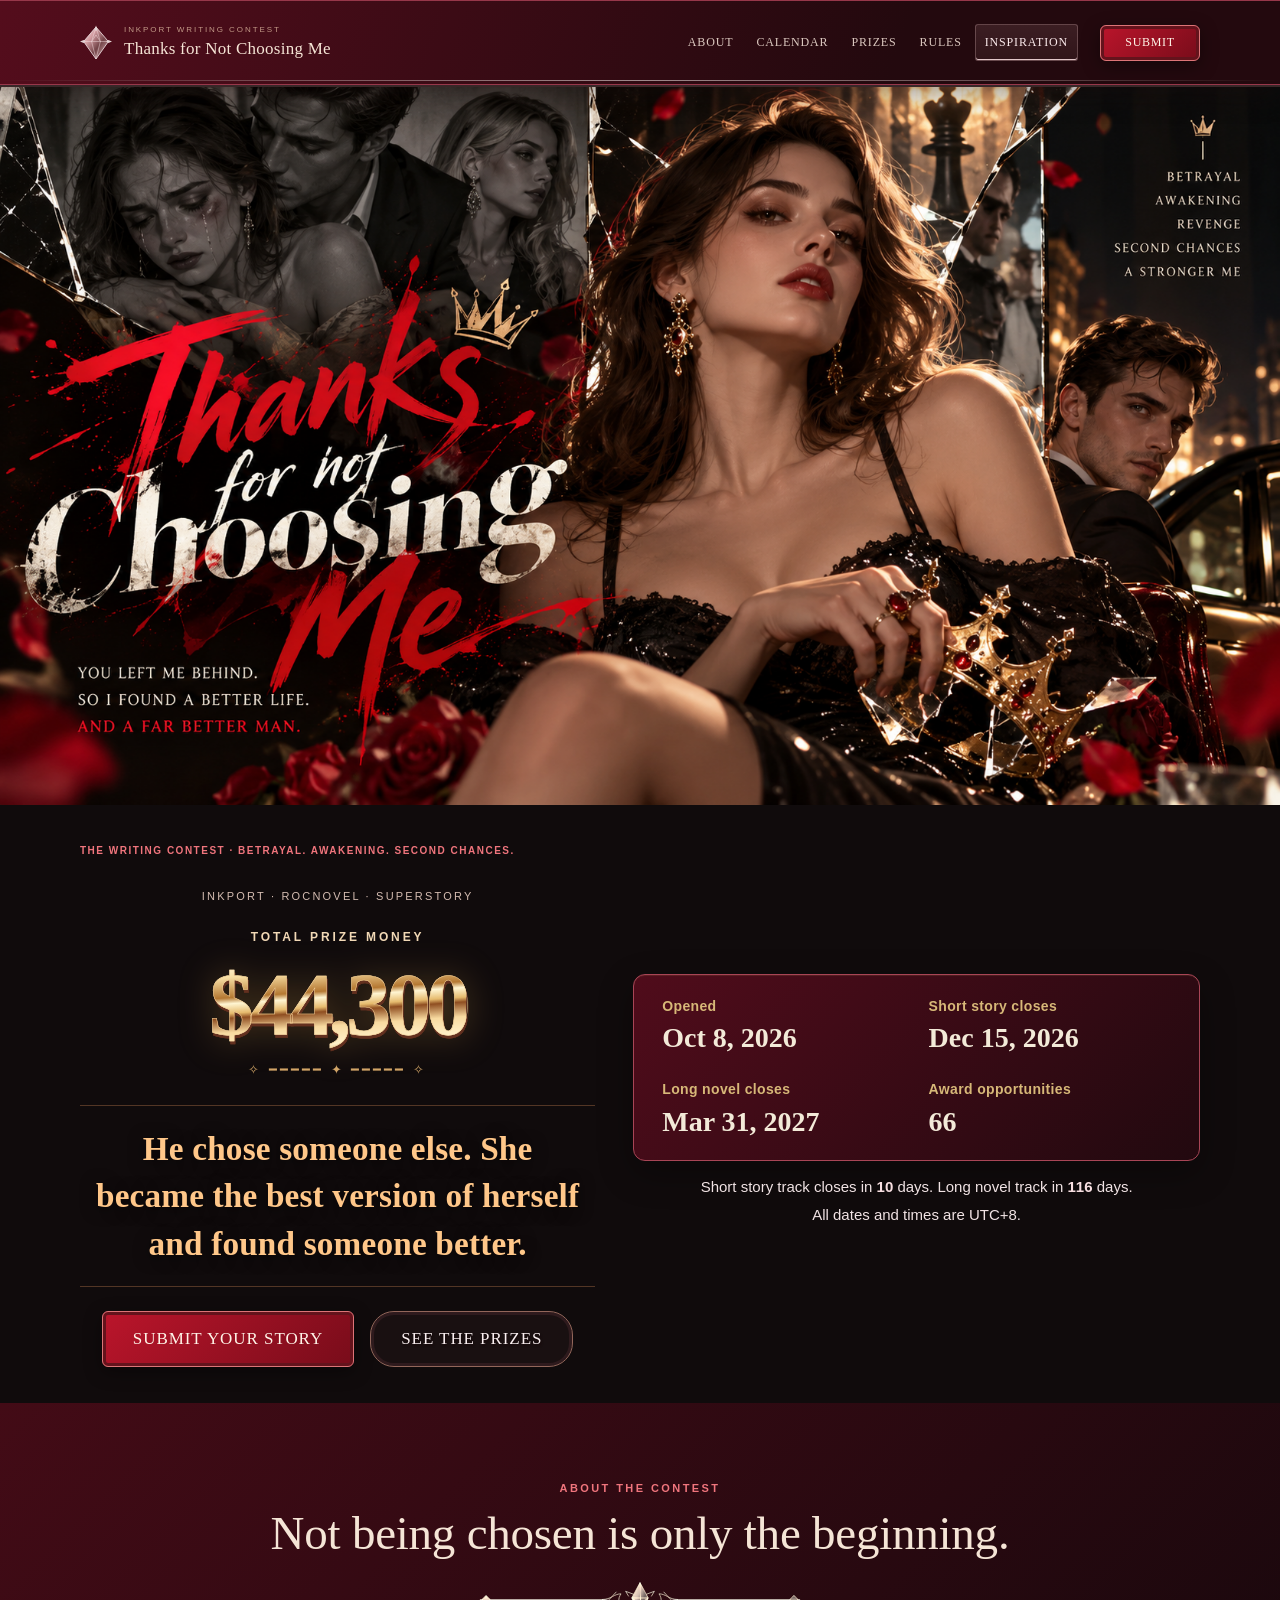
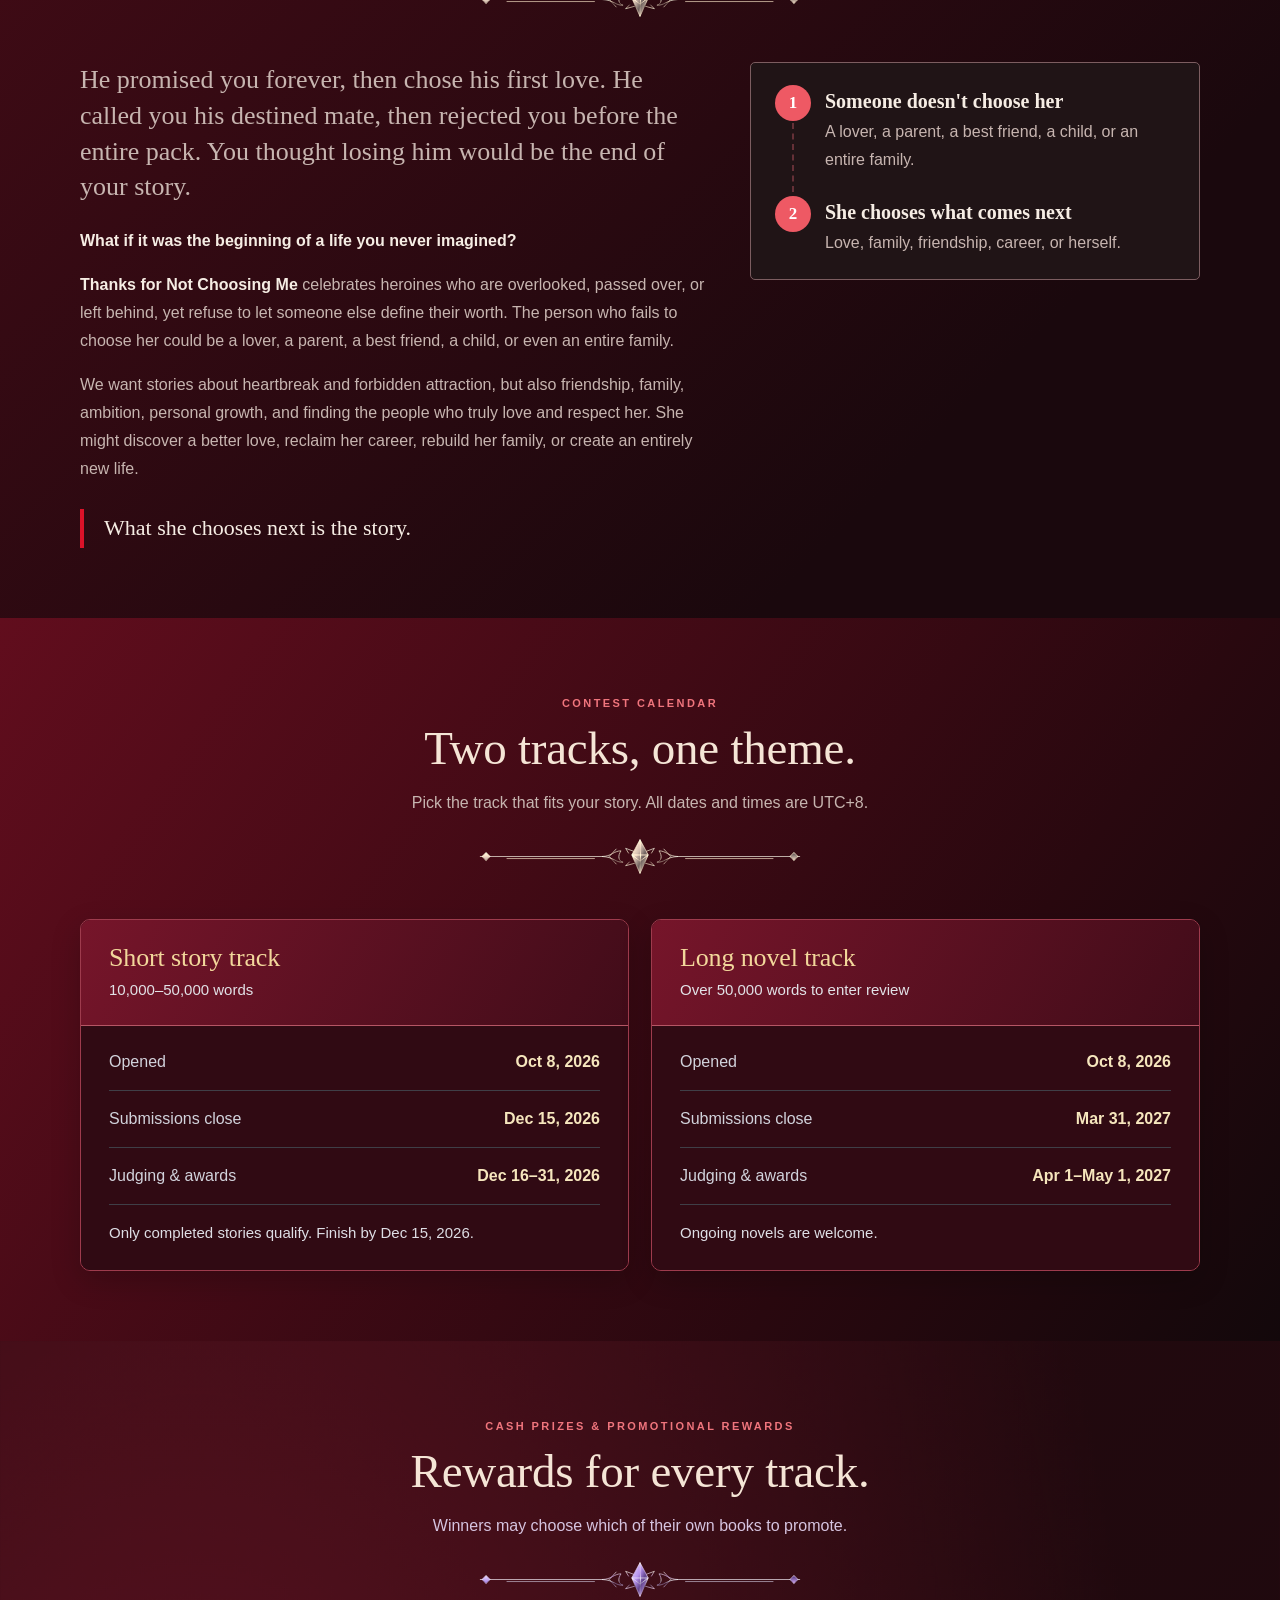
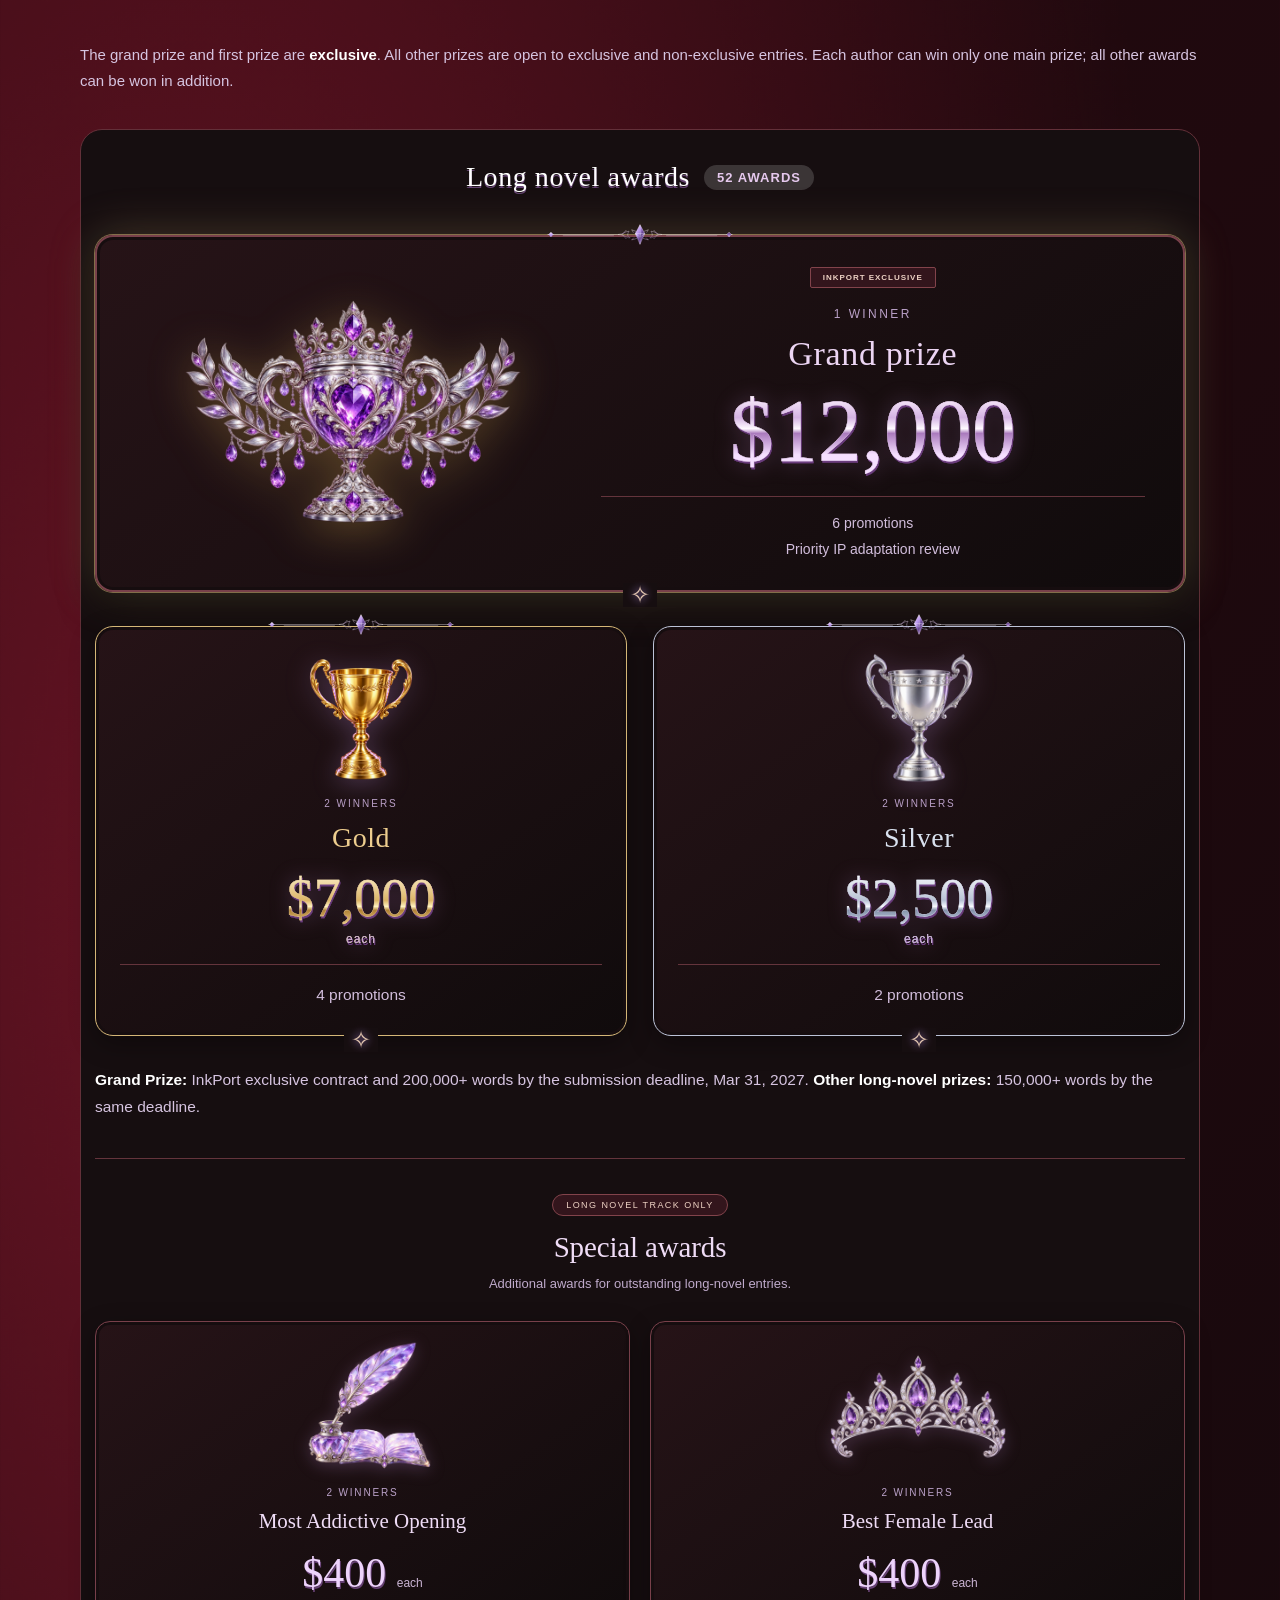
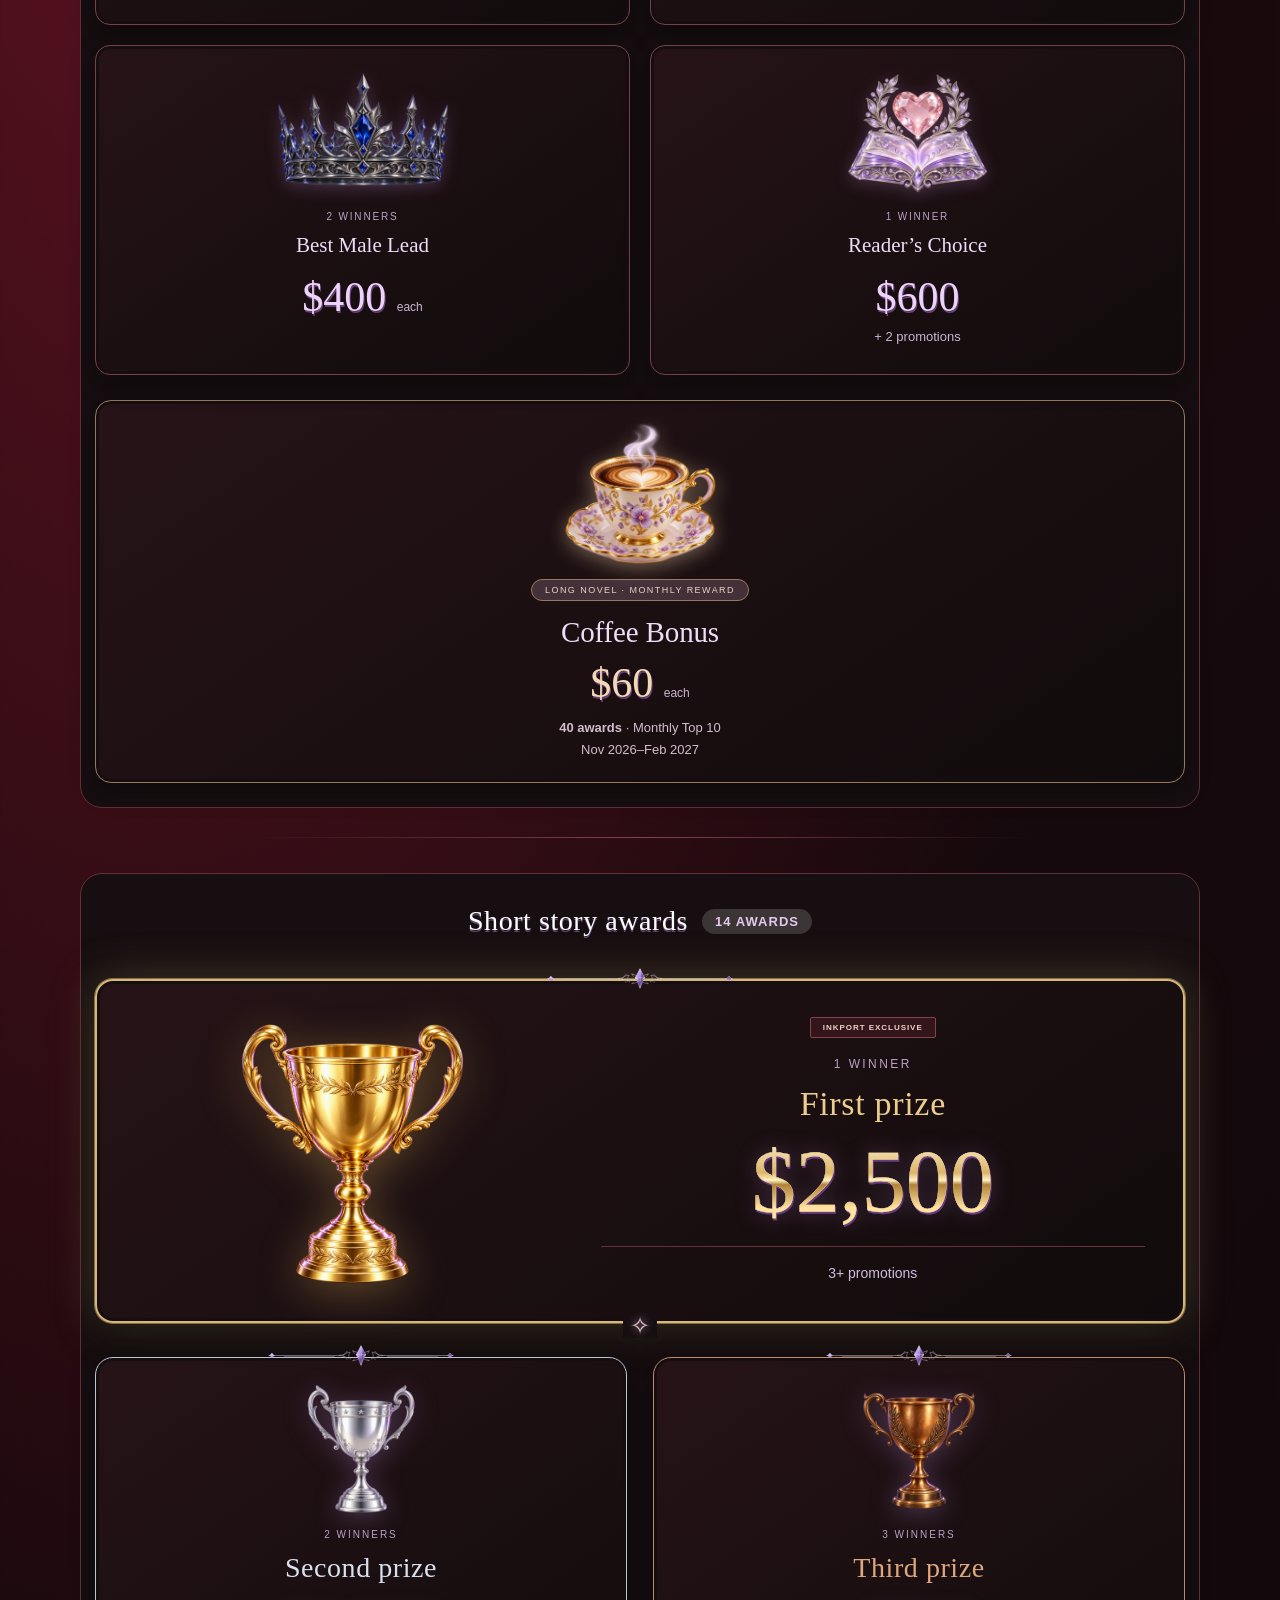
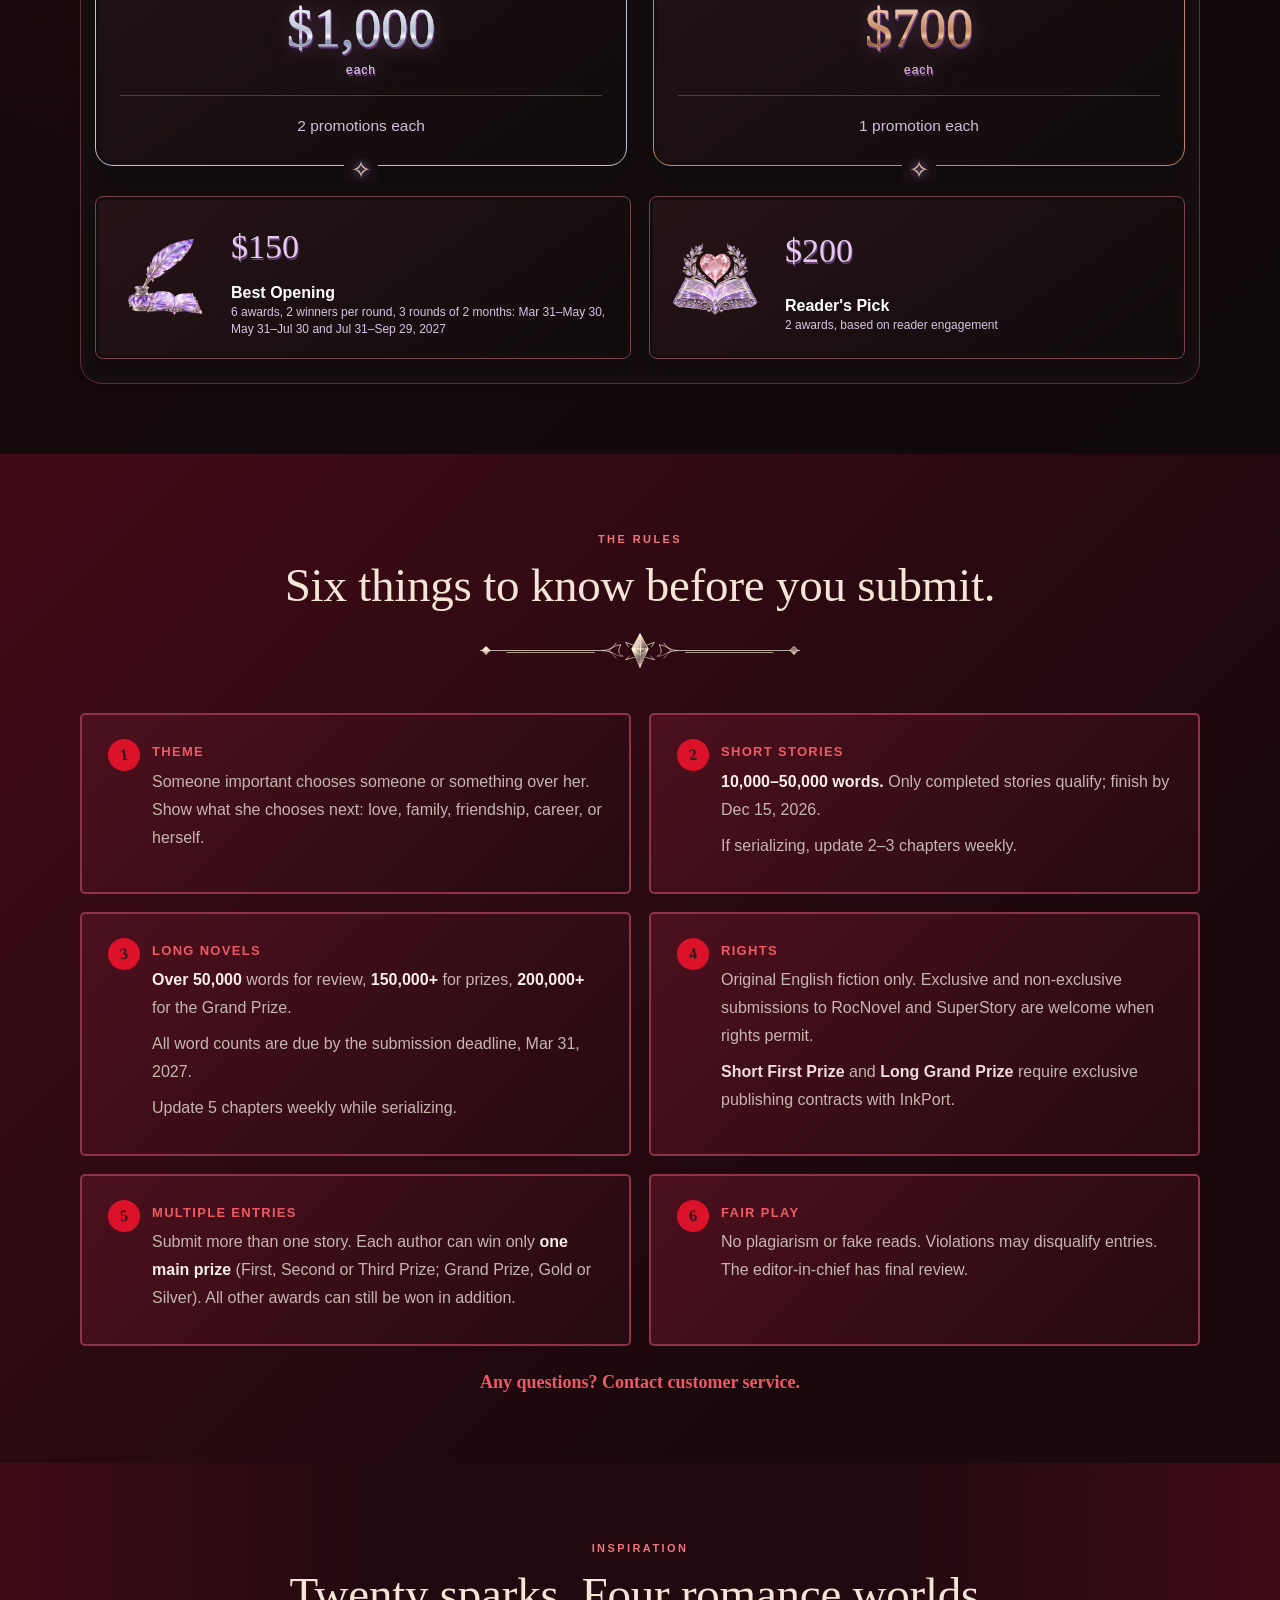
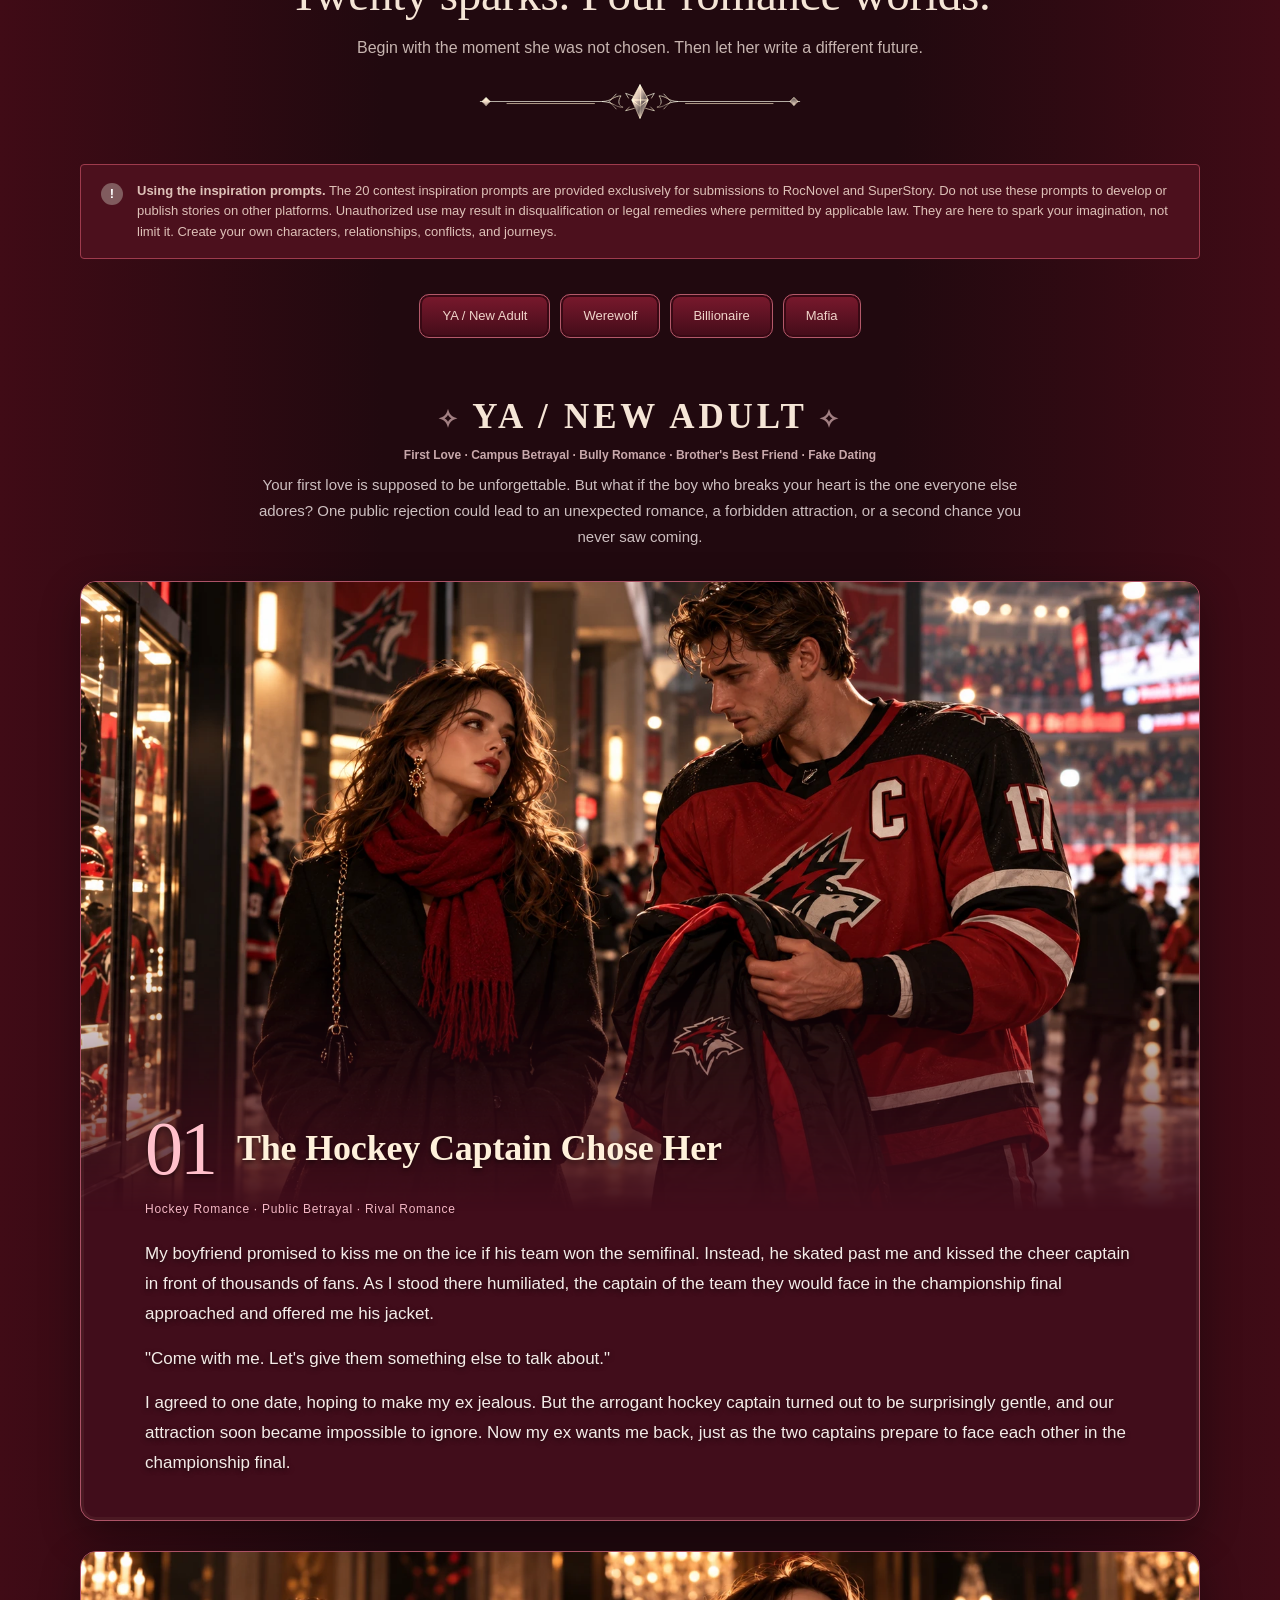
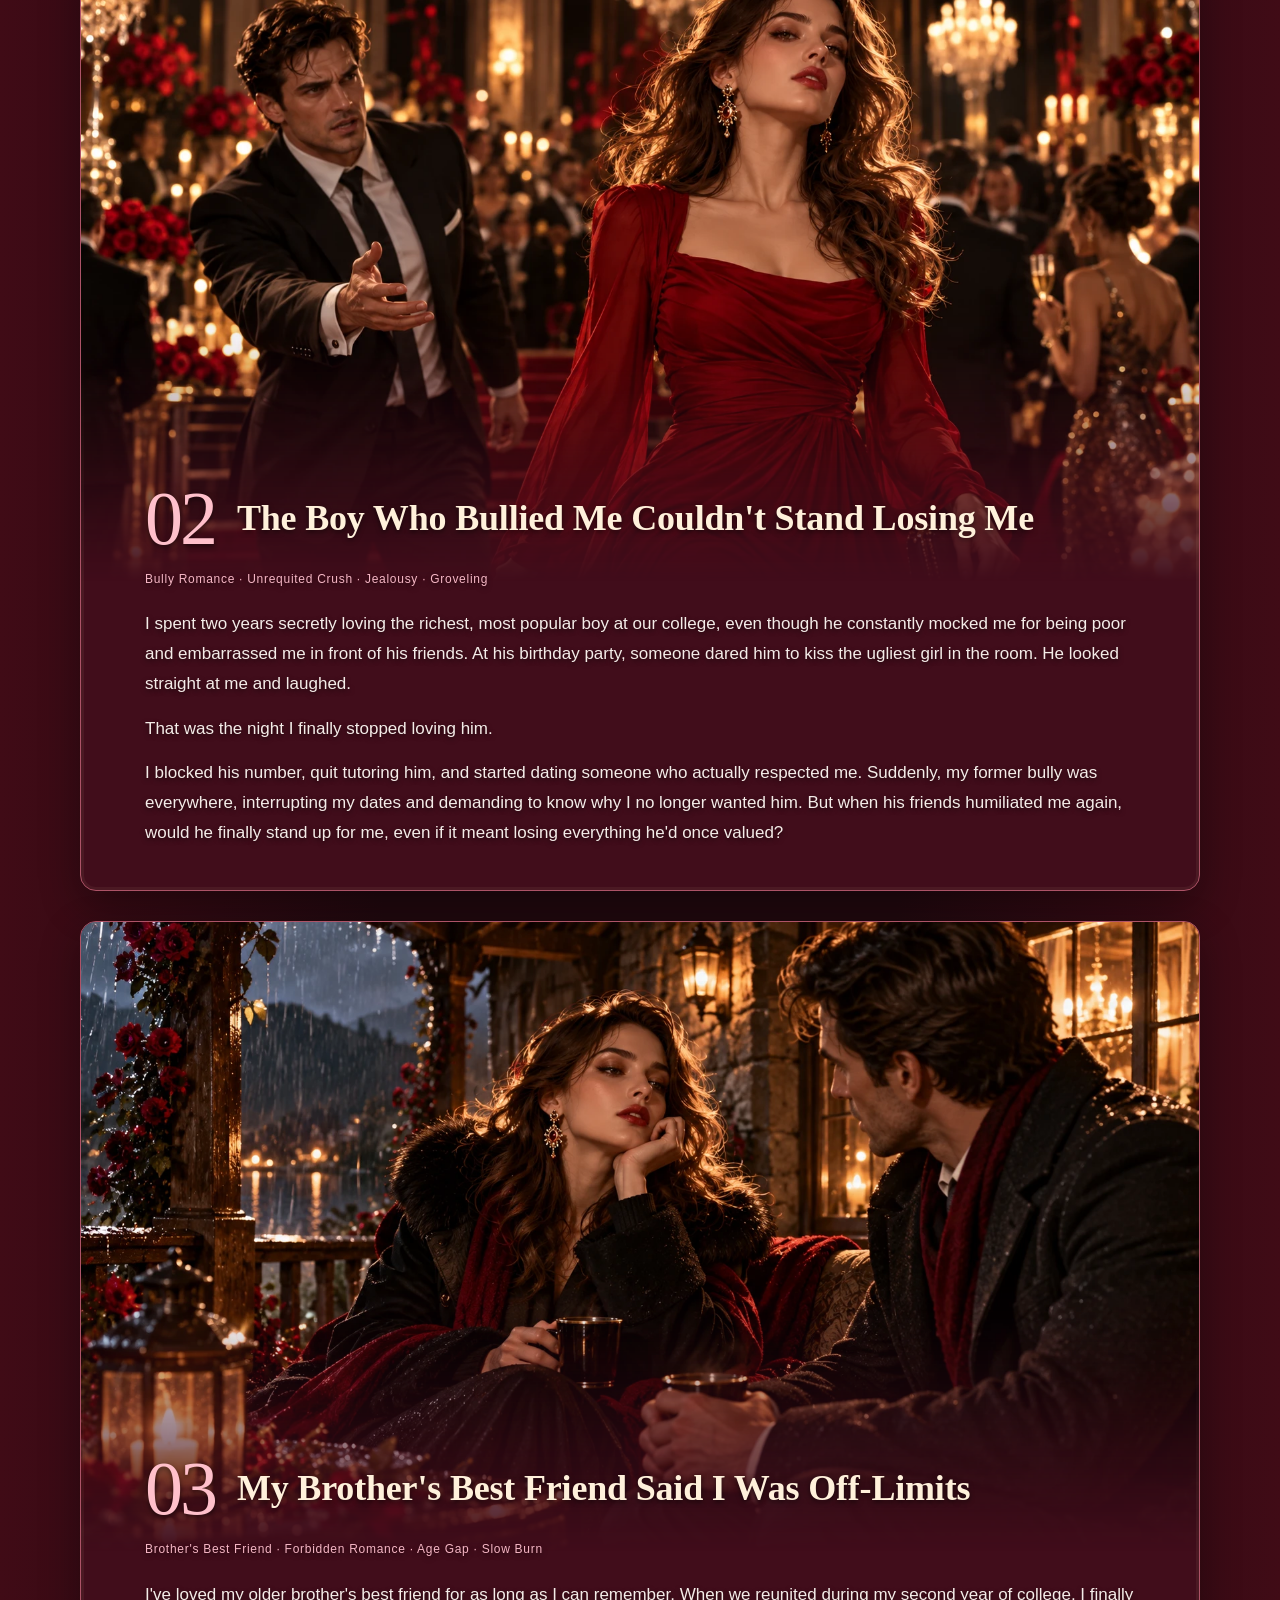
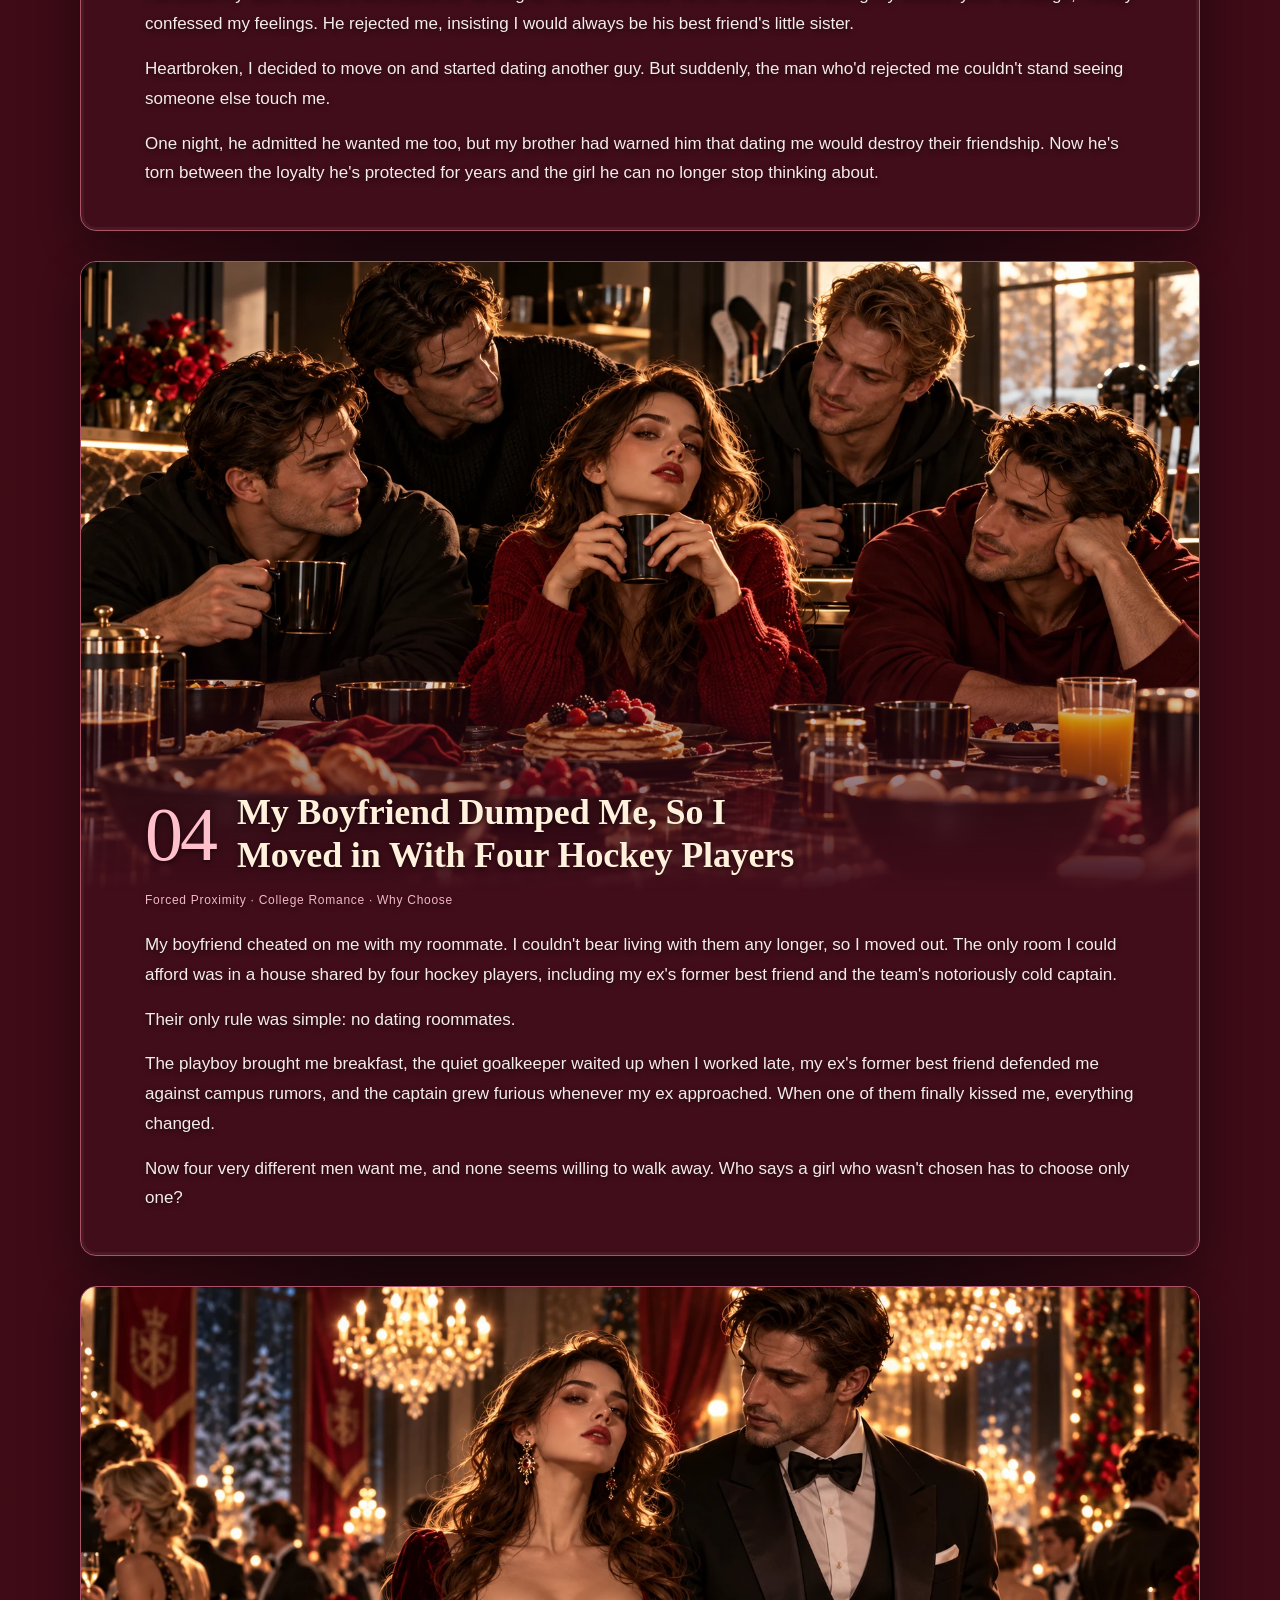
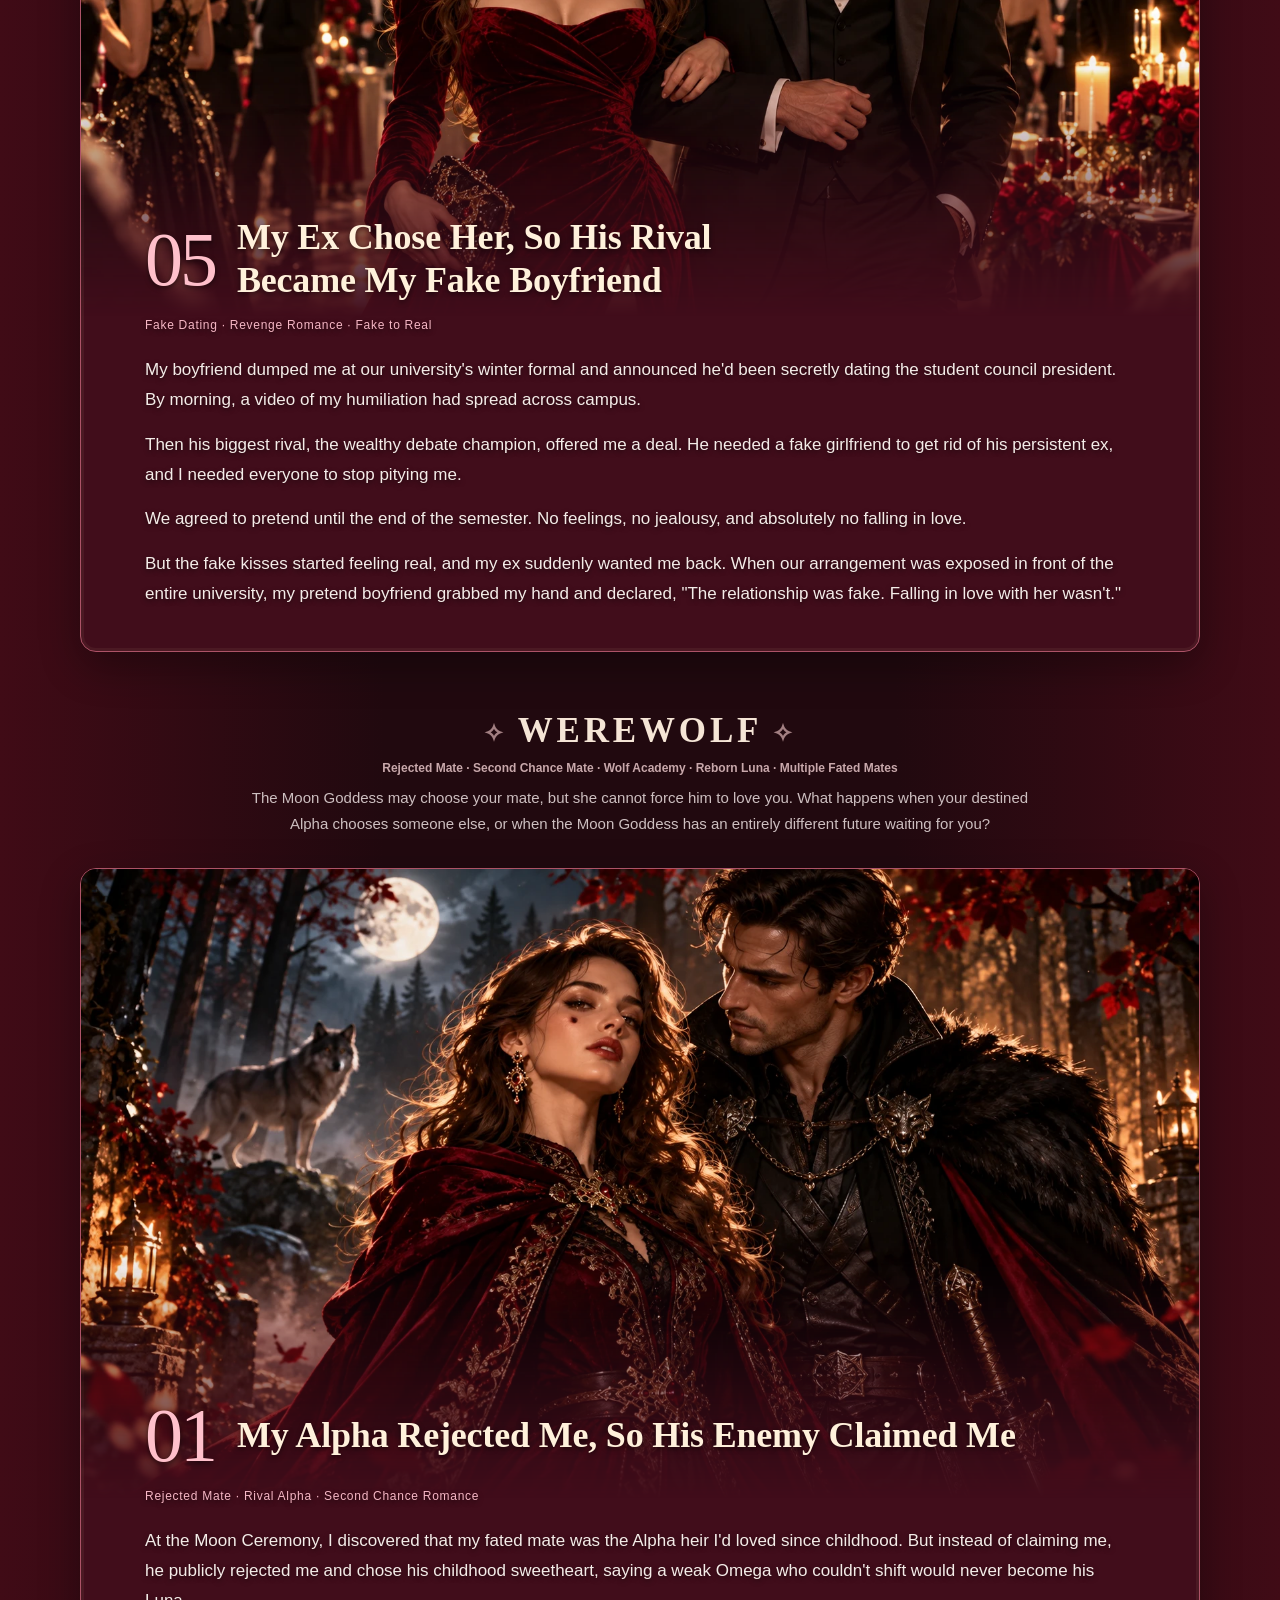
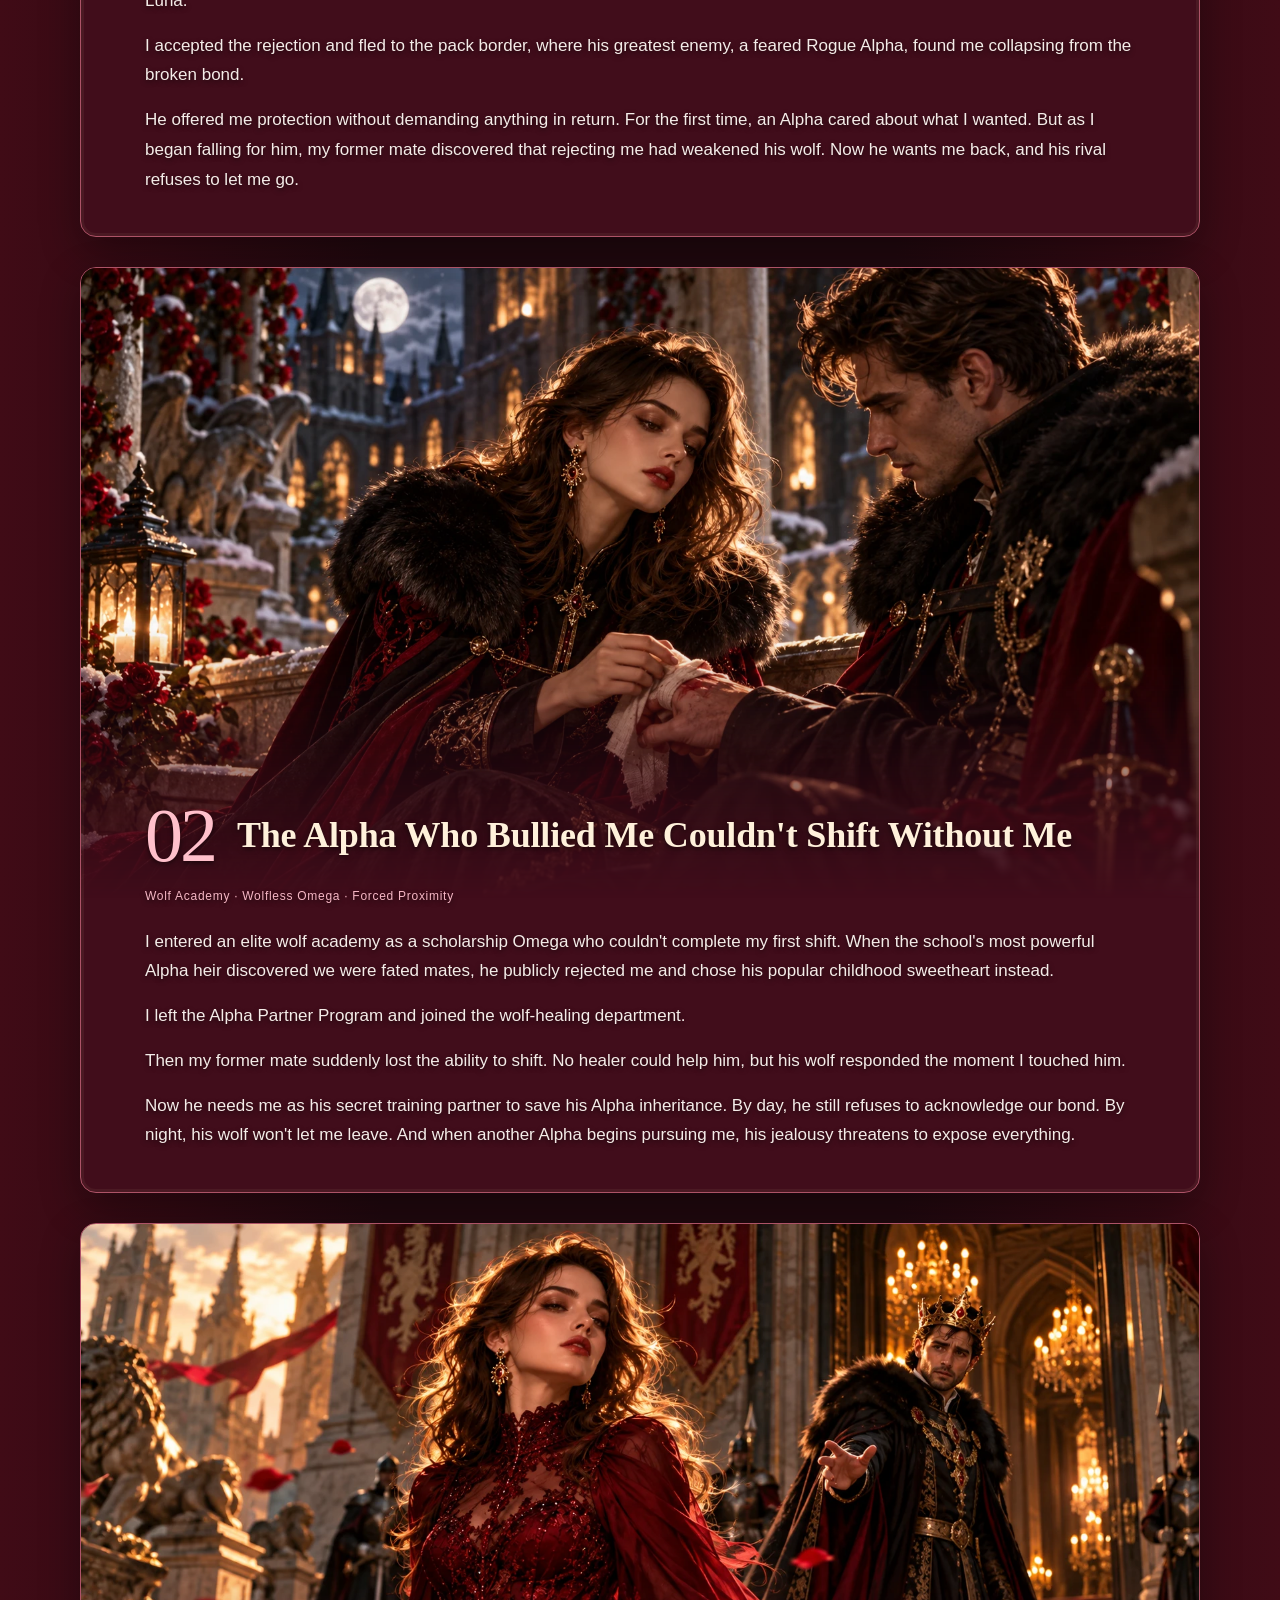
==== commit 26ec2422: "Restore crimson theme and blend artwork smoothly into story cards" ====
--- a/index.html
+++ b/index.html
@@ -246,7 +246,7 @@
 .final p{max-width:36em;color:var(--on-band-muted);margin:22px 0 30px;font-size:18px}
 footer{background:var(--band);color:var(--on-band-muted);padding:22px 0 28px;font-size:14px}
 footer .wrap{display:flex;gap:8px 24px;justify-content:space-between;flex-wrap:wrap}
-</style><link rel="stylesheet" href="romance.css?v=integrated-art-6">
+</style><link rel="stylesheet" href="romance.css?v=crimson-gradient-7">
 </head>
 <body>
 
--- a/romance.css
+++ b/romance.css
@@ -260,3 +260,27 @@
 #inspiration .prompt p{font-size:17px;line-height:1.75;color:#f4ece8;margin:0 0 15px}
 #inspiration .prompt p:last-child{margin-bottom:0}
 @media(max-width:520px){#inspiration .prompt-copy{margin-top:-4%;padding:0 22px 28px}#inspiration .prompt-heading{gap:14px;align-items:flex-start}#inspiration .prompt .pn{font-size:46px}#inspiration .prompt h4{font-size:24px}#inspiration .prompt p{font-size:15px;line-height:1.75}#inspiration .prompt .pt{font-size:10px;margin-bottom:17px}}
+
+/* Restore the crimson-and-black palette and a continuous artwork fade. */
+body{background:#190609}
+#about,#rules{background:linear-gradient(135deg,#430b16,#1a080d 75%)}
+#calendar{background:linear-gradient(125deg,#610d1d,#29080f 70%,#13080b)}
+#prizes{background:radial-gradient(ellipse at 15% 30%,#651323,transparent 65%),linear-gradient(135deg,#26090f,#10090c)}
+#inspiration{background:linear-gradient(90deg,#400b16,#21090f 30%,#21090f 70%,#400b16)}
+.nav{background:linear-gradient(110deg,#540d1c,#23090e 70%);border-color:#97374a}
+.glance{background:linear-gradient(135deg,#500c1b,#22090f);border-color:#a84556}
+#calendar .track,#calendar .track.long{background:#300a13!important;border-color:#9e3b4d!important}
+#calendar .track .th,#calendar .track.long .th{background:linear-gradient(120deg,#76152a,#410c19);border-bottom-color:#b65665}
+#calendar .track .in{background:#300a13}
+.rules li,.step{background:linear-gradient(135deg,#4c101d,#250a10)!important;border-color:#8f3446!important}
+#inspiration .notice{background:#4c101d;border-color:#9e3b4d}
+.genre-nav a{background:linear-gradient(#7a192d,#430c19);border-color:#b4596a;box-shadow:inset 0 0 0 2px #390914}
+.final{background:radial-gradient(ellipse at bottom,#8b1931,#300a14);border-color:#a13e53}
+#inspiration .prompts>.prompt,#inspiration .prompts>.prompt:last-child:nth-child(odd){background:#410d1b;border-color:#ad5367}
+#inspiration .prompt-visual{background:transparent}
+#inspiration .prompt-art{-webkit-mask-image:linear-gradient(to bottom,#000 48%,#000f 55%,#000e 63%,#000b 72%,#0007 82%,#0003 92%,transparent 100%);mask-image:linear-gradient(to bottom,#000 48%,#000f 55%,#000e 63%,#000b 72%,#0007 82%,#0003 92%,transparent 100%)}
+#inspiration .prompt-visual:after,#inspiration .prompt-copy:before{display:none}
+#inspiration .prompt-copy{margin-top:-9%;background:transparent;padding-bottom:42px}
+#inspiration .prompt .pn{color:#ffc0cb}
+#inspiration .prompt .pt{color:#f6b7c5}
+@media(max-width:520px){#inspiration .prompt-copy{margin-top:-7%;padding-bottom:28px}}
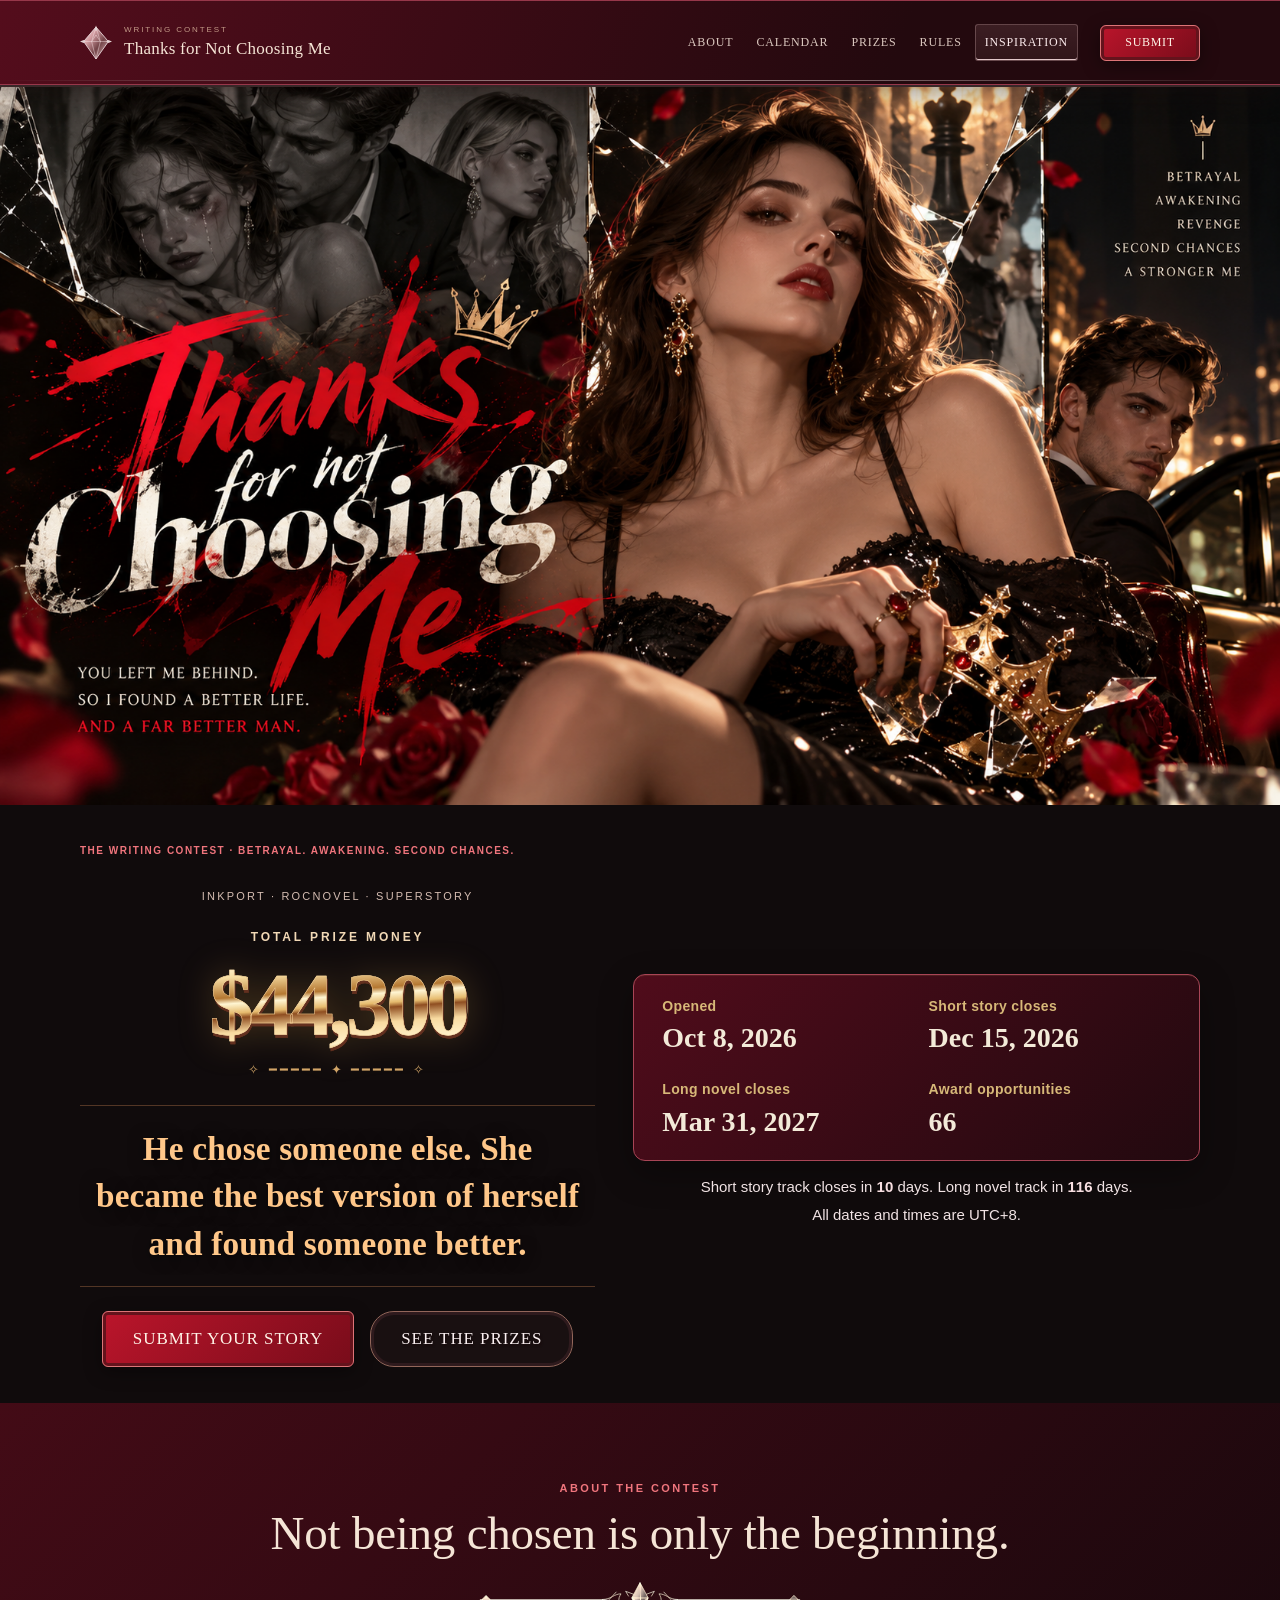
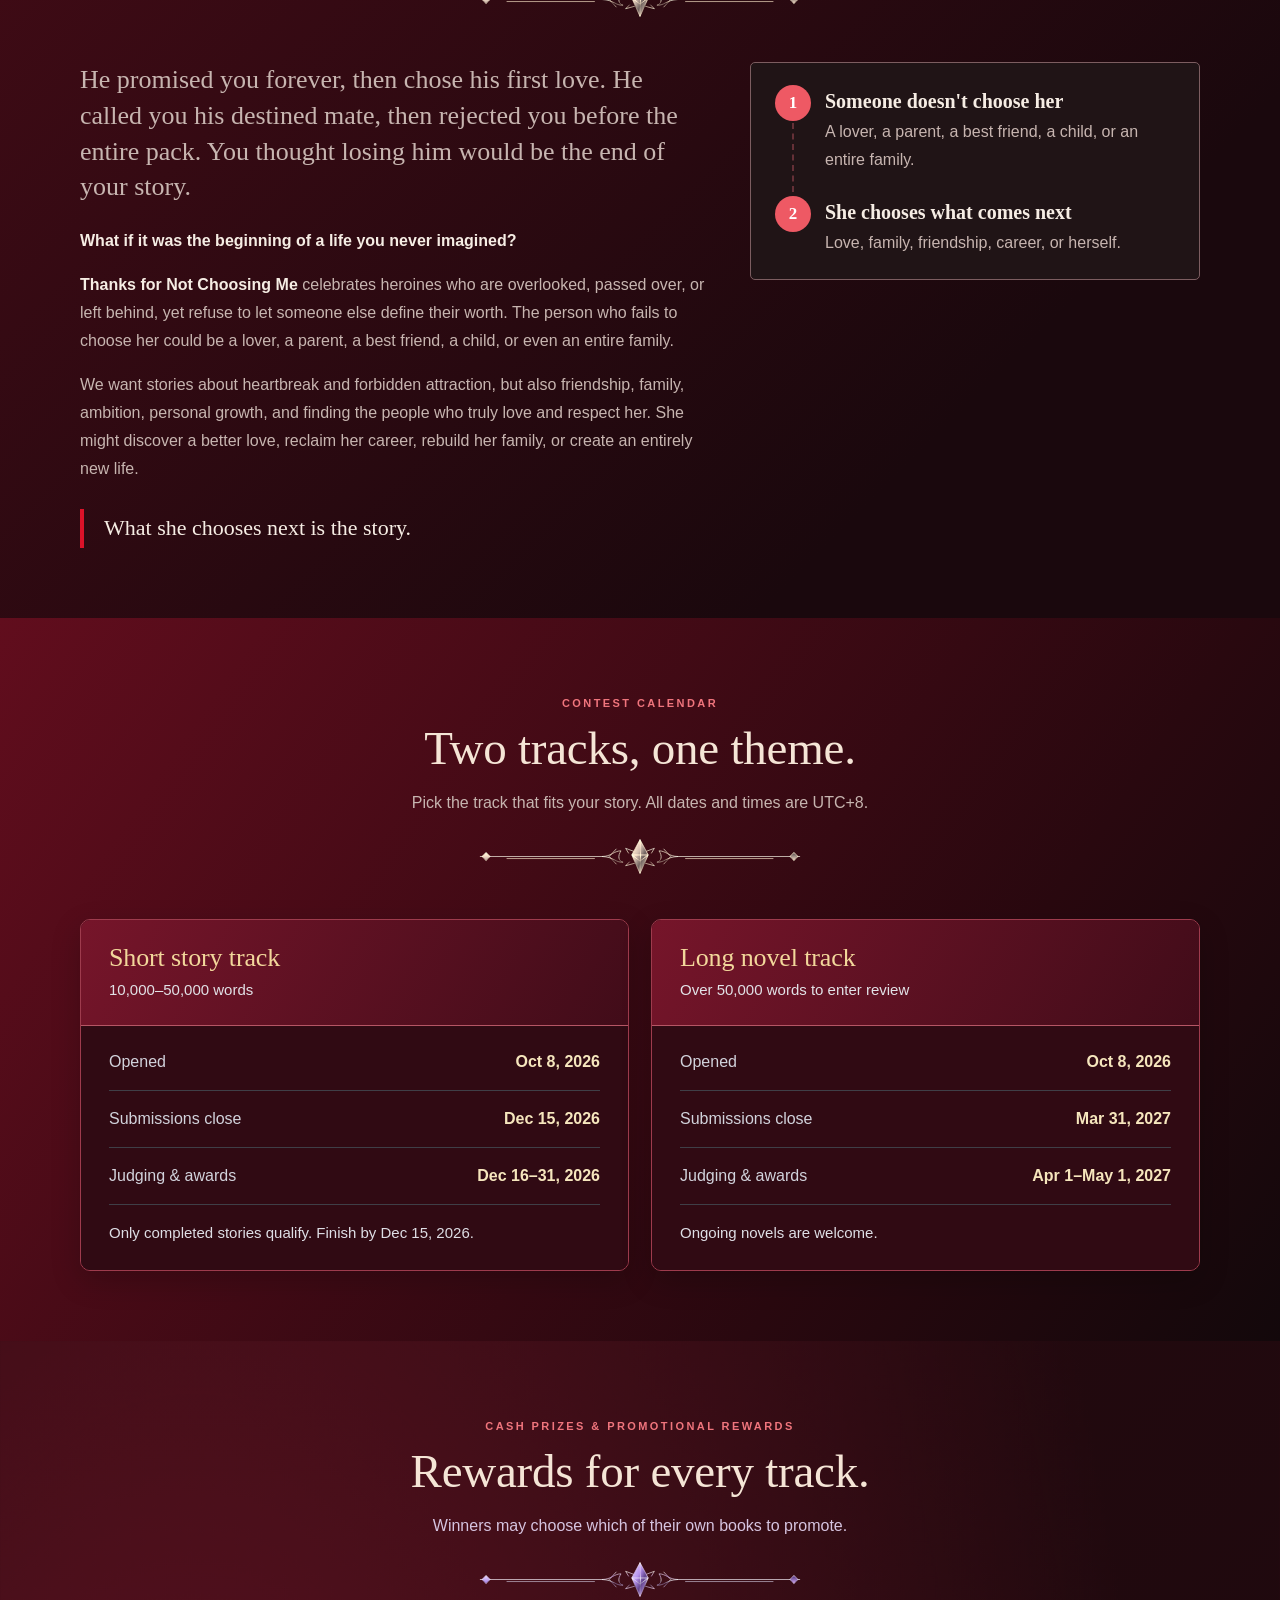
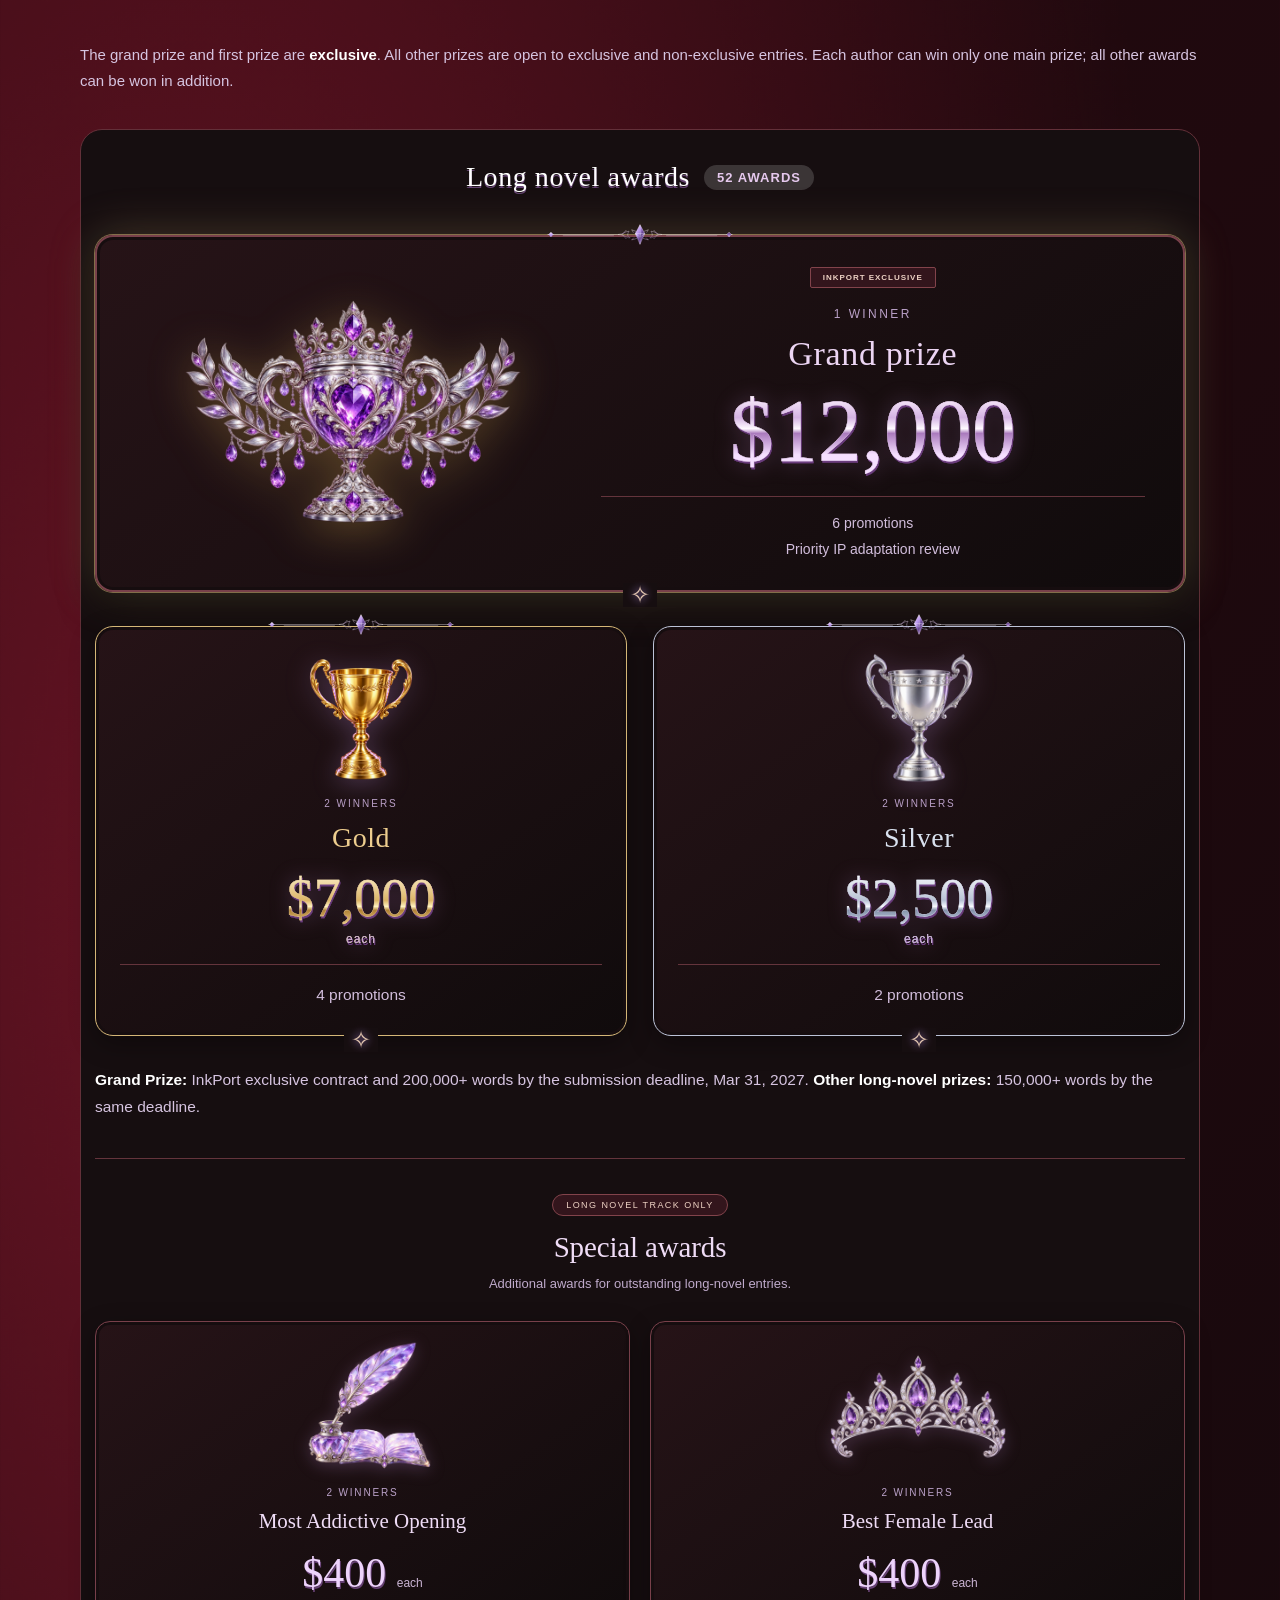
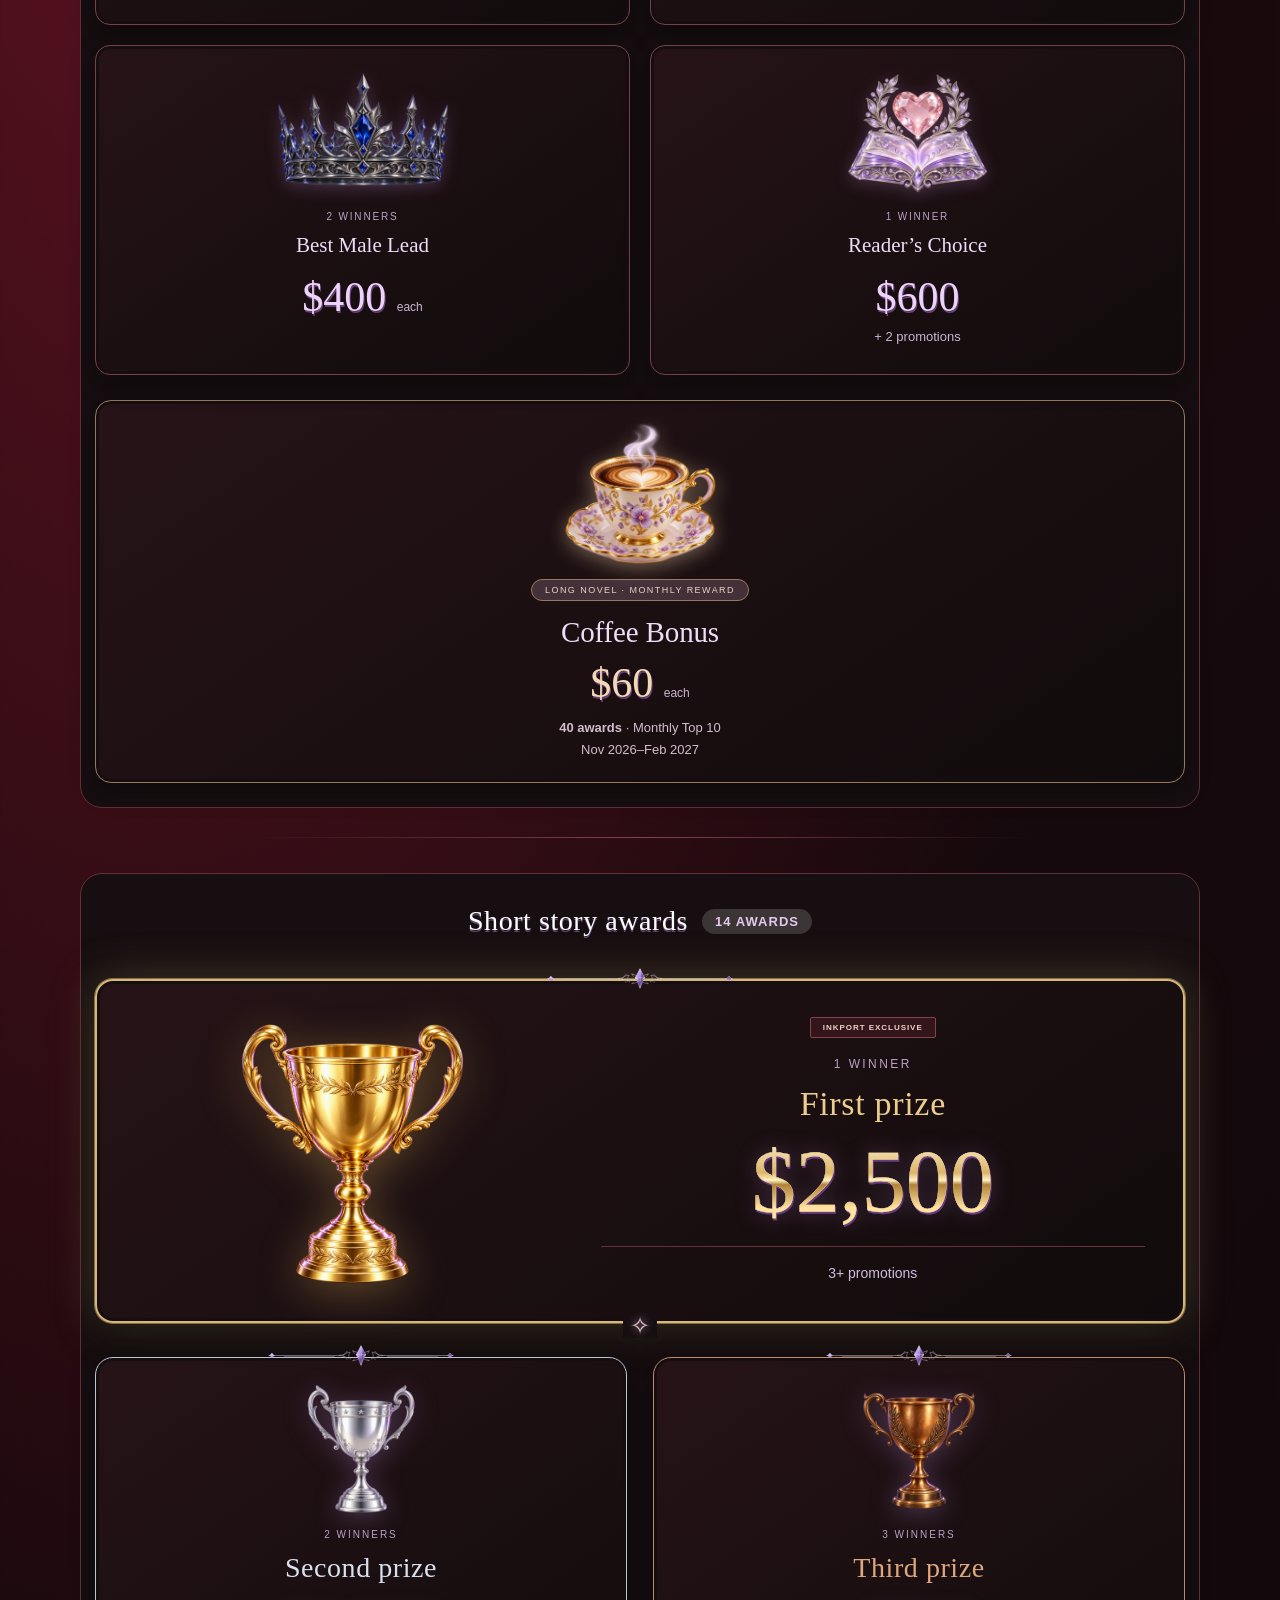
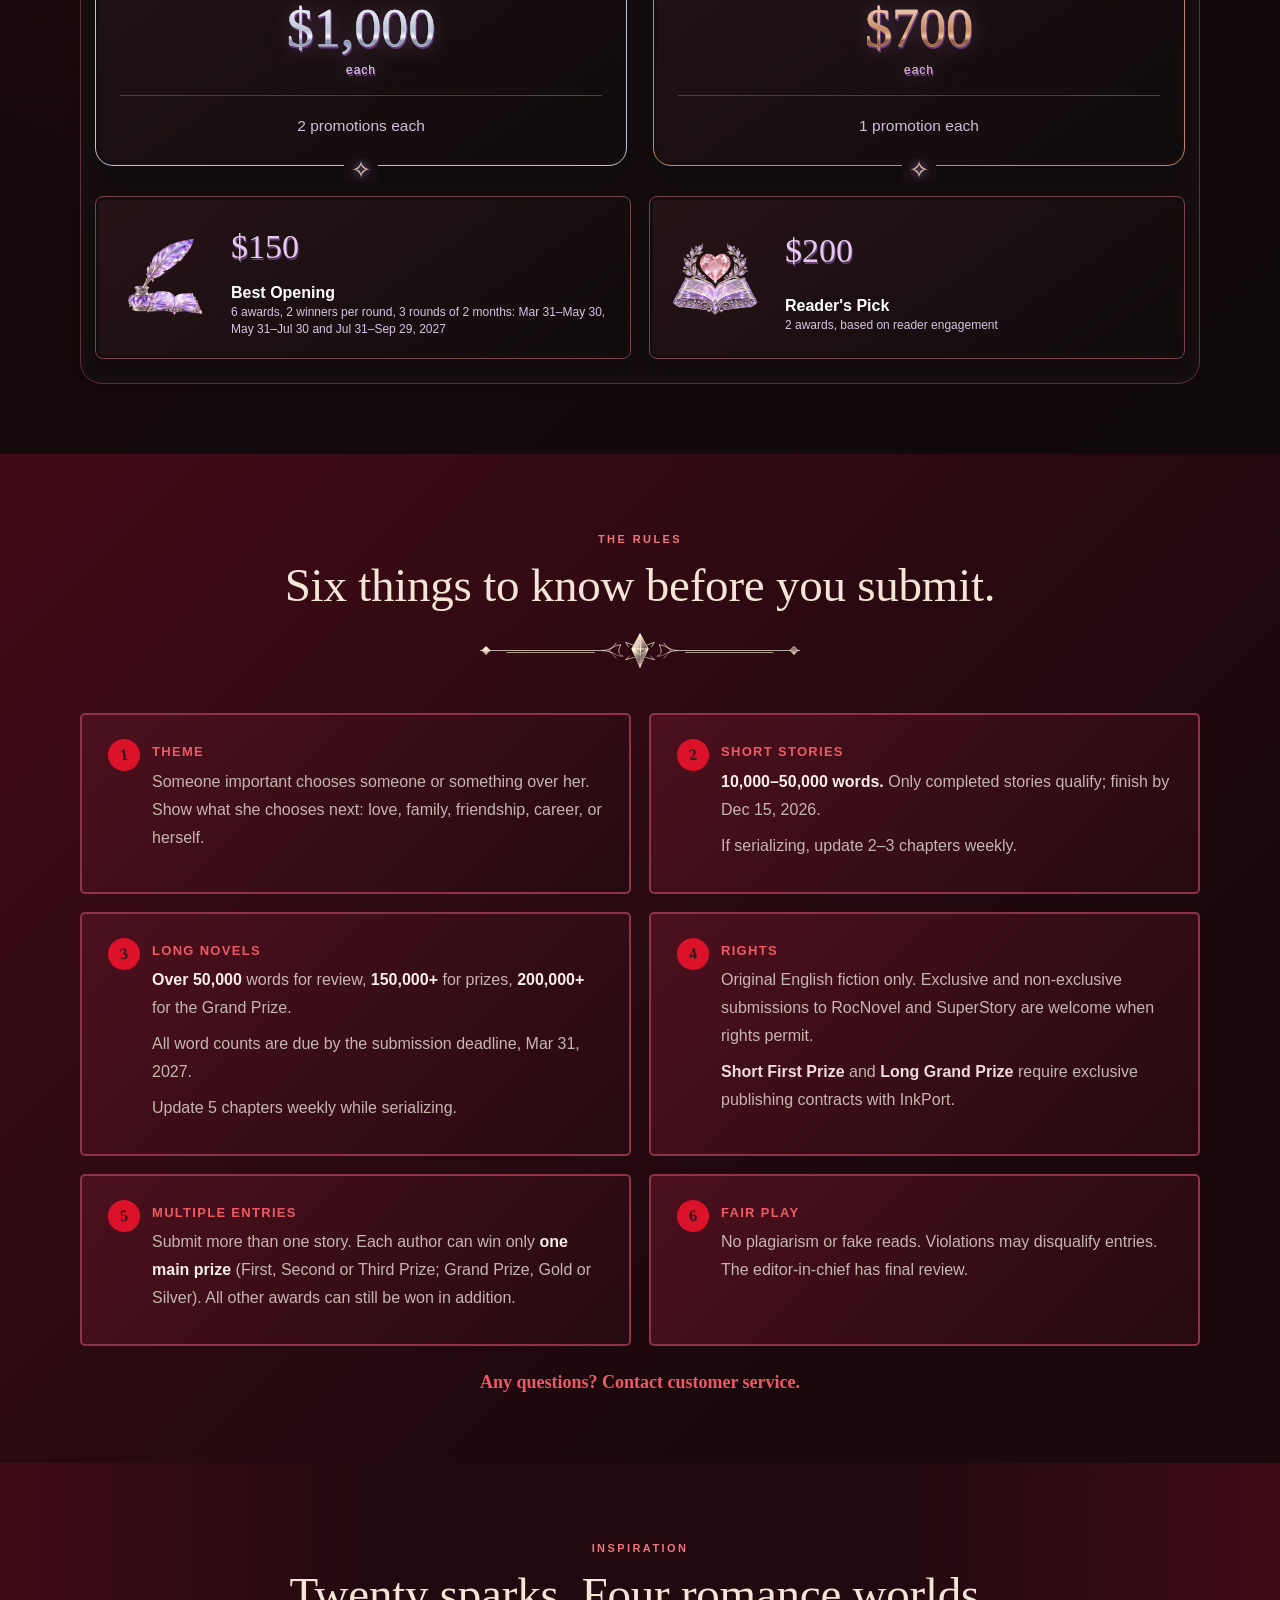
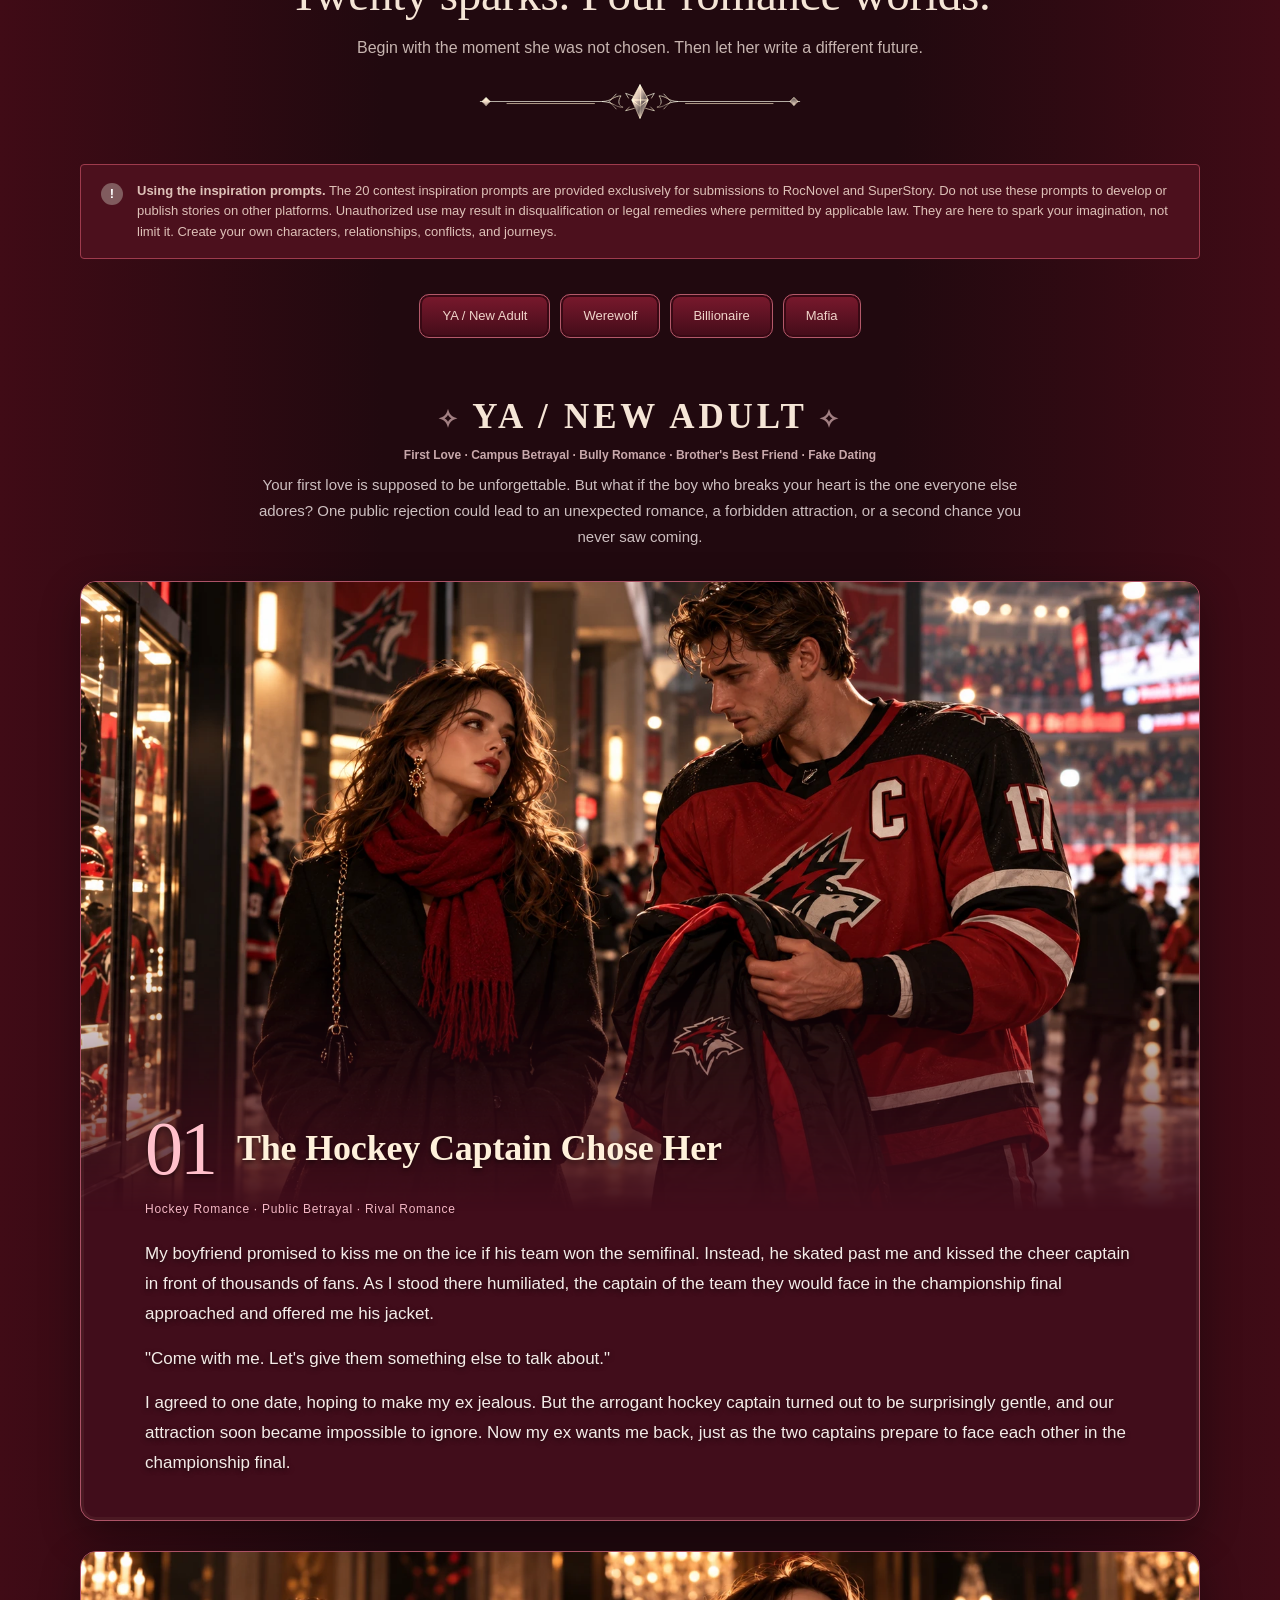
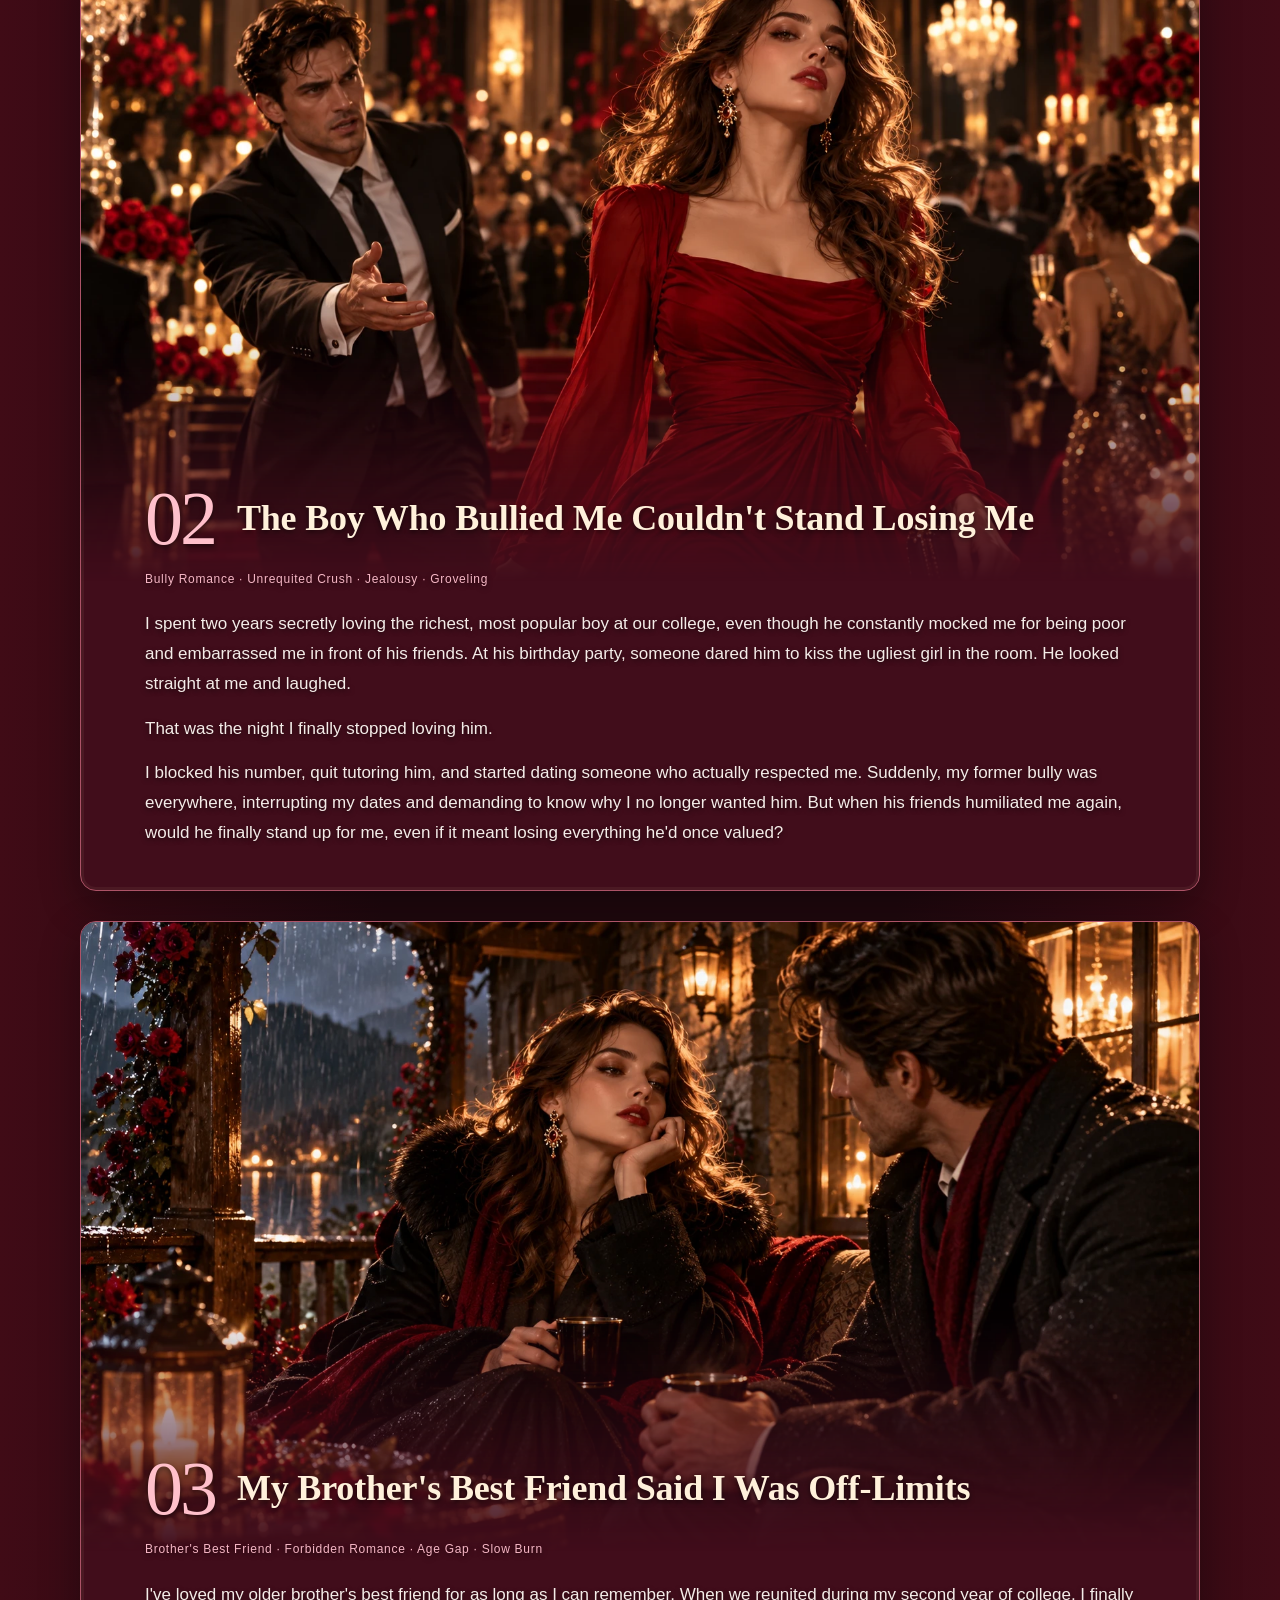
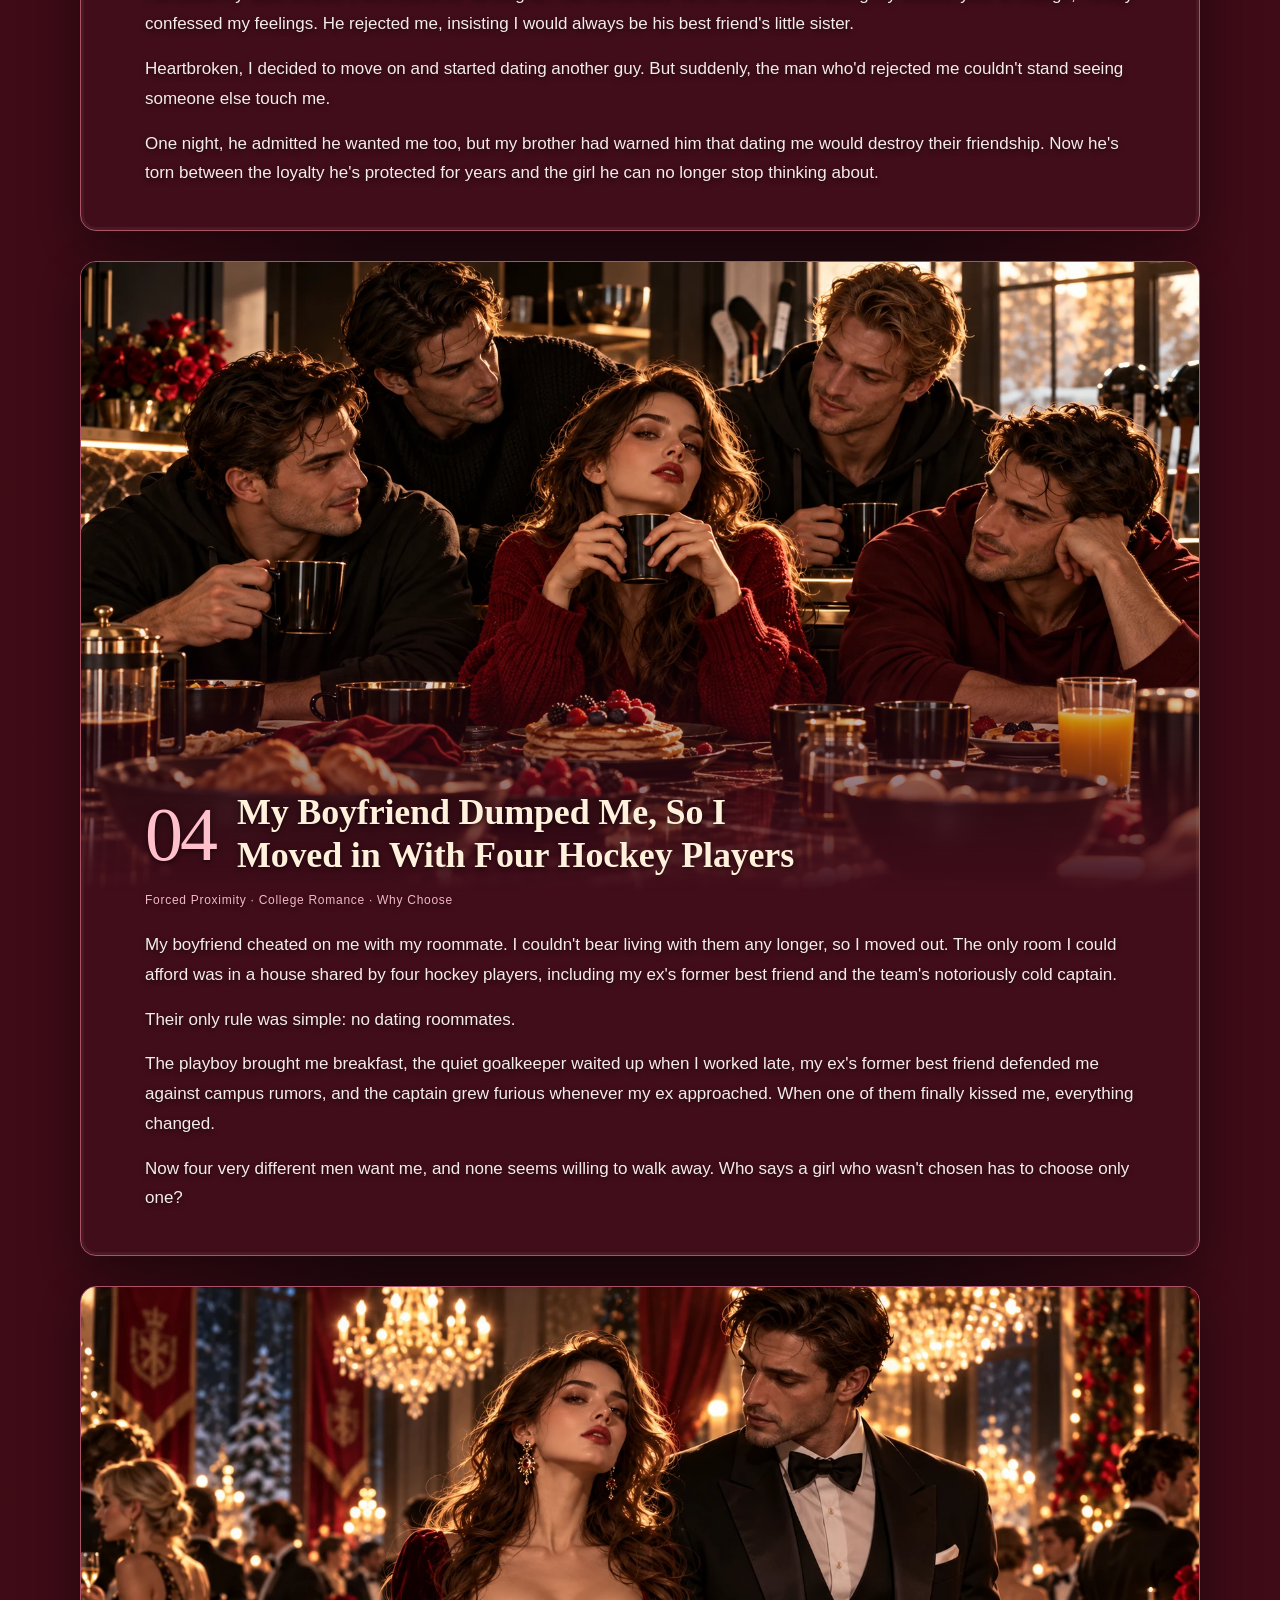
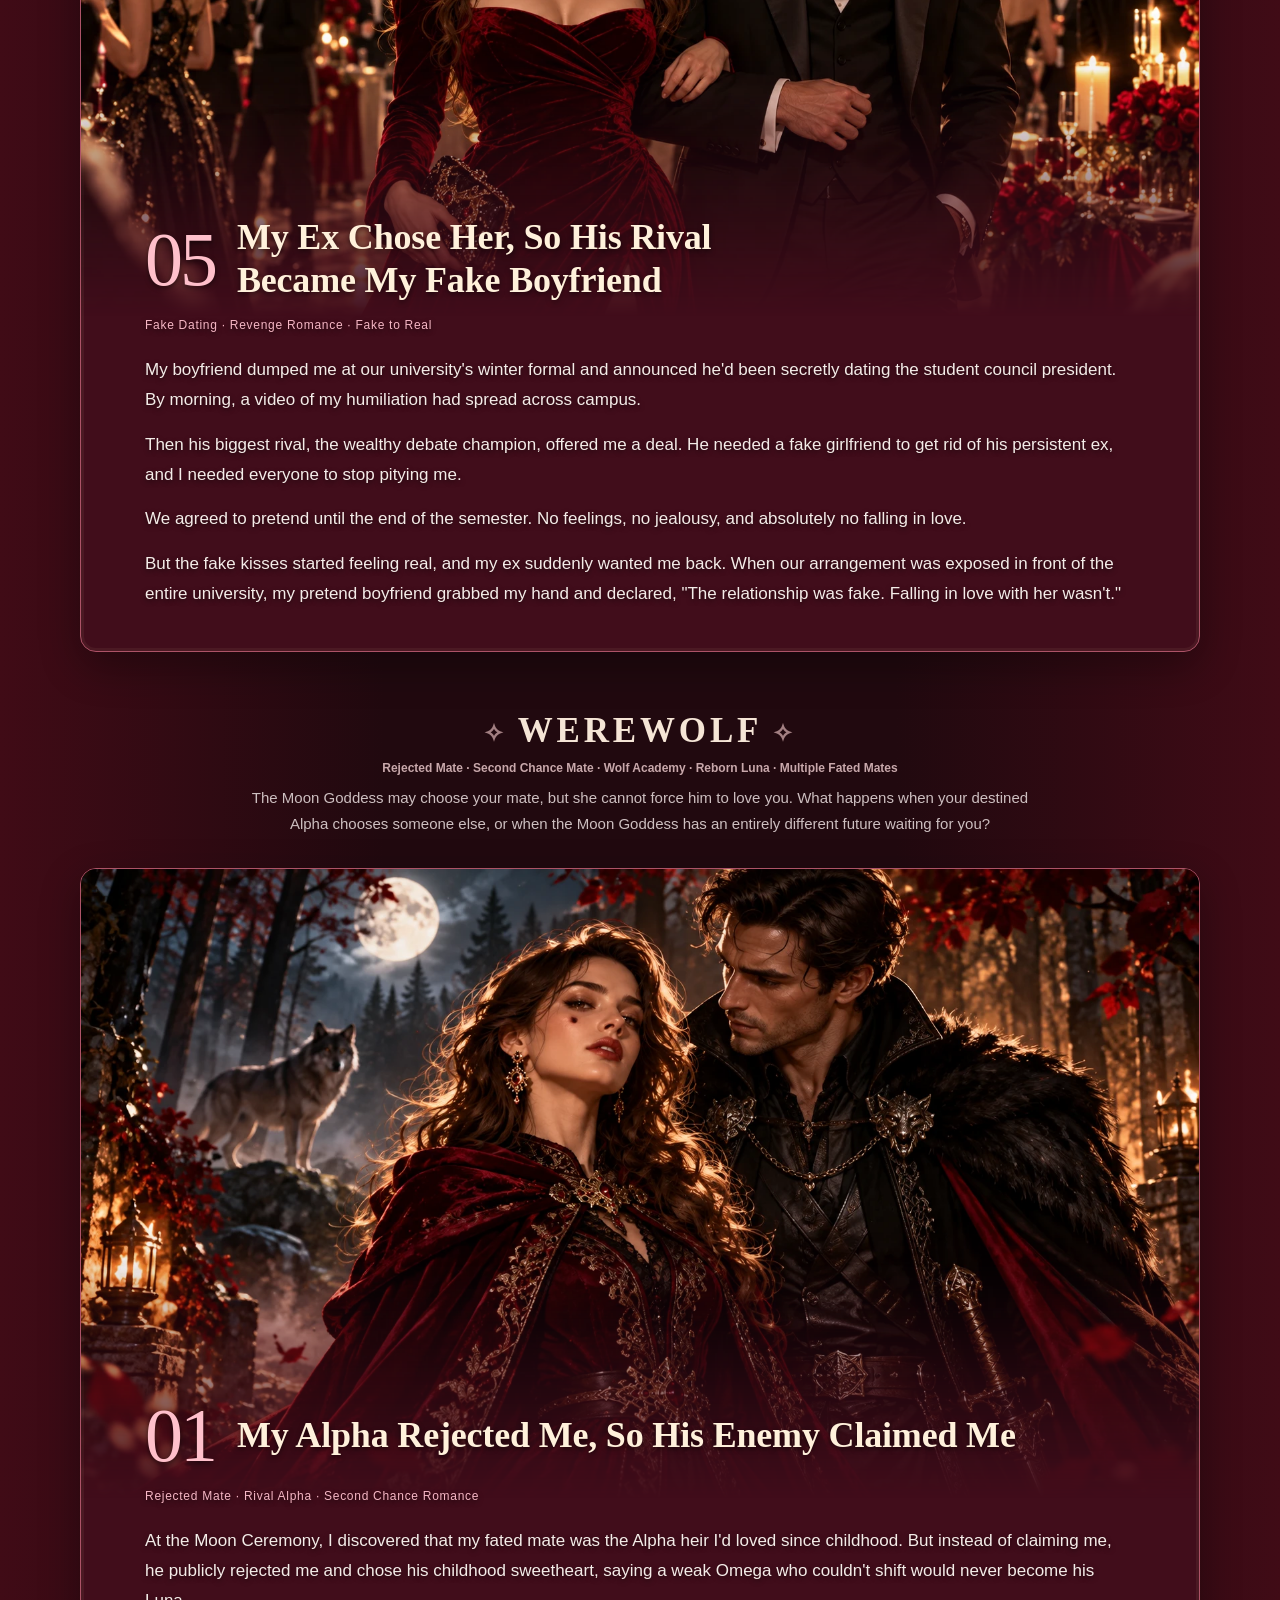
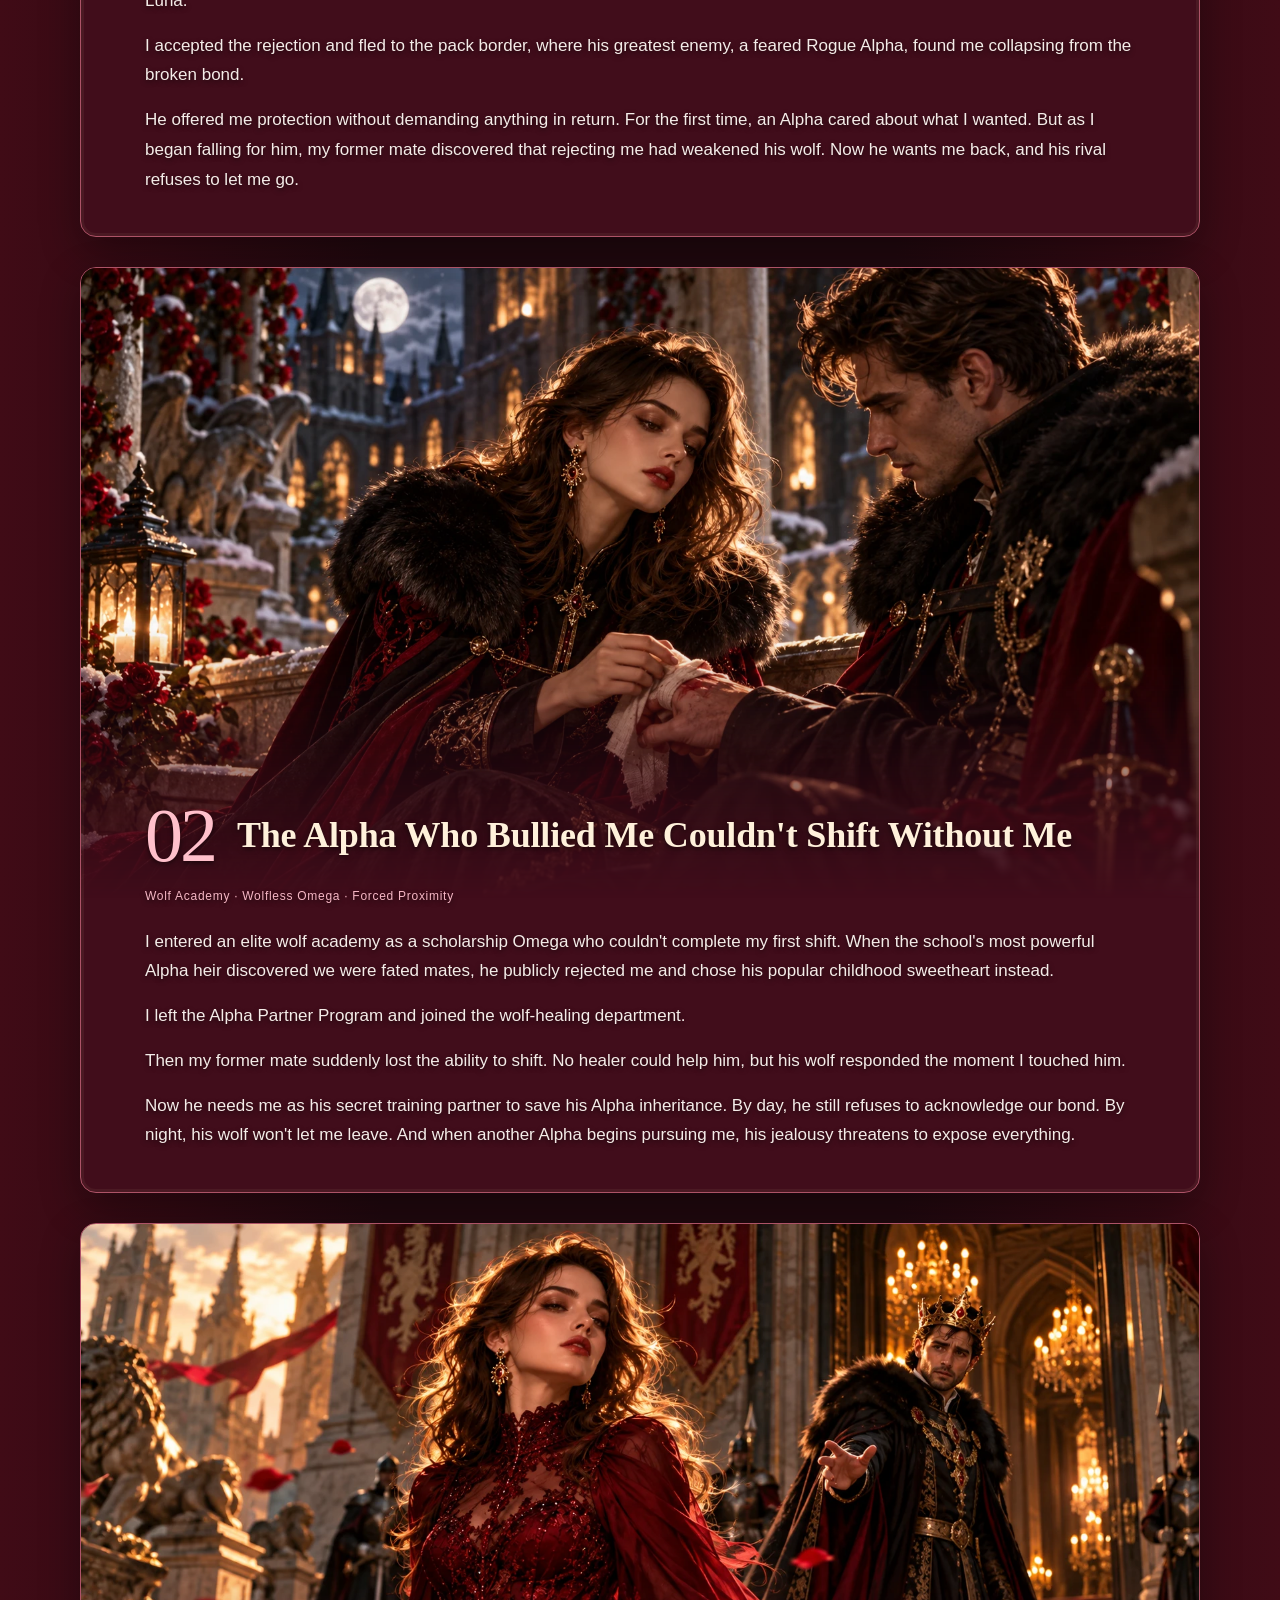
==== commit cd7250d5: "Remove InkPort from the top writing contest label" ====
--- a/index.html
+++ b/index.html
@@ -254,7 +254,7 @@
 <header class="nav">
   <div class="wrap">
     <div class="navpill">
-      <a class="brand" href="#top"><span class="mk"><svg viewBox="0 0 44 48" aria-hidden="true"><defs><linearGradient id="navGem" x2="1" y2="1"><stop stop-color="#fbeced"/><stop offset=".3" stop-color="#d49ea3"/><stop offset=".6" stop-color="#734448"/><stop offset="1" stop-color="#e4bdc0"/></linearGradient></defs><path d="M22 2 39 22 22 46 5 22Z" fill="url(#navGem)" stroke="#ebdadc" stroke-width="1.2"/><path d="m22 2-6 20 6 24 6-24Zm-17 20h34M16 22l6-9 6 9" fill="none" stroke="#f9e2e4" stroke-width=".8" opacity=".8"/><path d="m22 0 2 5-2 3-2-3ZM0 22l5-2 3 2-3 2Zm44 0-5-2-3 2 3 2Z" fill="#e4d3d4"/></svg></span><span class="brand-copy"><span class="brand-eyebrow">InkPort writing contest</span><span class="brand-title">Thanks for Not Choosing Me</span></span></a>
+      <a class="brand" href="#top"><span class="mk"><svg viewBox="0 0 44 48" aria-hidden="true"><defs><linearGradient id="navGem" x2="1" y2="1"><stop stop-color="#fbeced"/><stop offset=".3" stop-color="#d49ea3"/><stop offset=".6" stop-color="#734448"/><stop offset="1" stop-color="#e4bdc0"/></linearGradient></defs><path d="M22 2 39 22 22 46 5 22Z" fill="url(#navGem)" stroke="#ebdadc" stroke-width="1.2"/><path d="m22 2-6 20 6 24 6-24Zm-17 20h34M16 22l6-9 6 9" fill="none" stroke="#f9e2e4" stroke-width=".8" opacity=".8"/><path d="m22 0 2 5-2 3-2-3ZM0 22l5-2 3 2-3 2Zm44 0-5-2-3 2 3 2Z" fill="#e4d3d4"/></svg></span><span class="brand-copy"><span class="brand-eyebrow">Writing contest</span><span class="brand-title">Thanks for Not Choosing Me</span></span></a>
       <nav aria-label="Sections">
         <a href="#about">About</a><a href="#calendar">Calendar</a><a href="#prizes">Prizes</a><a href="#rules">Rules</a><a href="#inspiration">Inspiration</a>
       </nav>
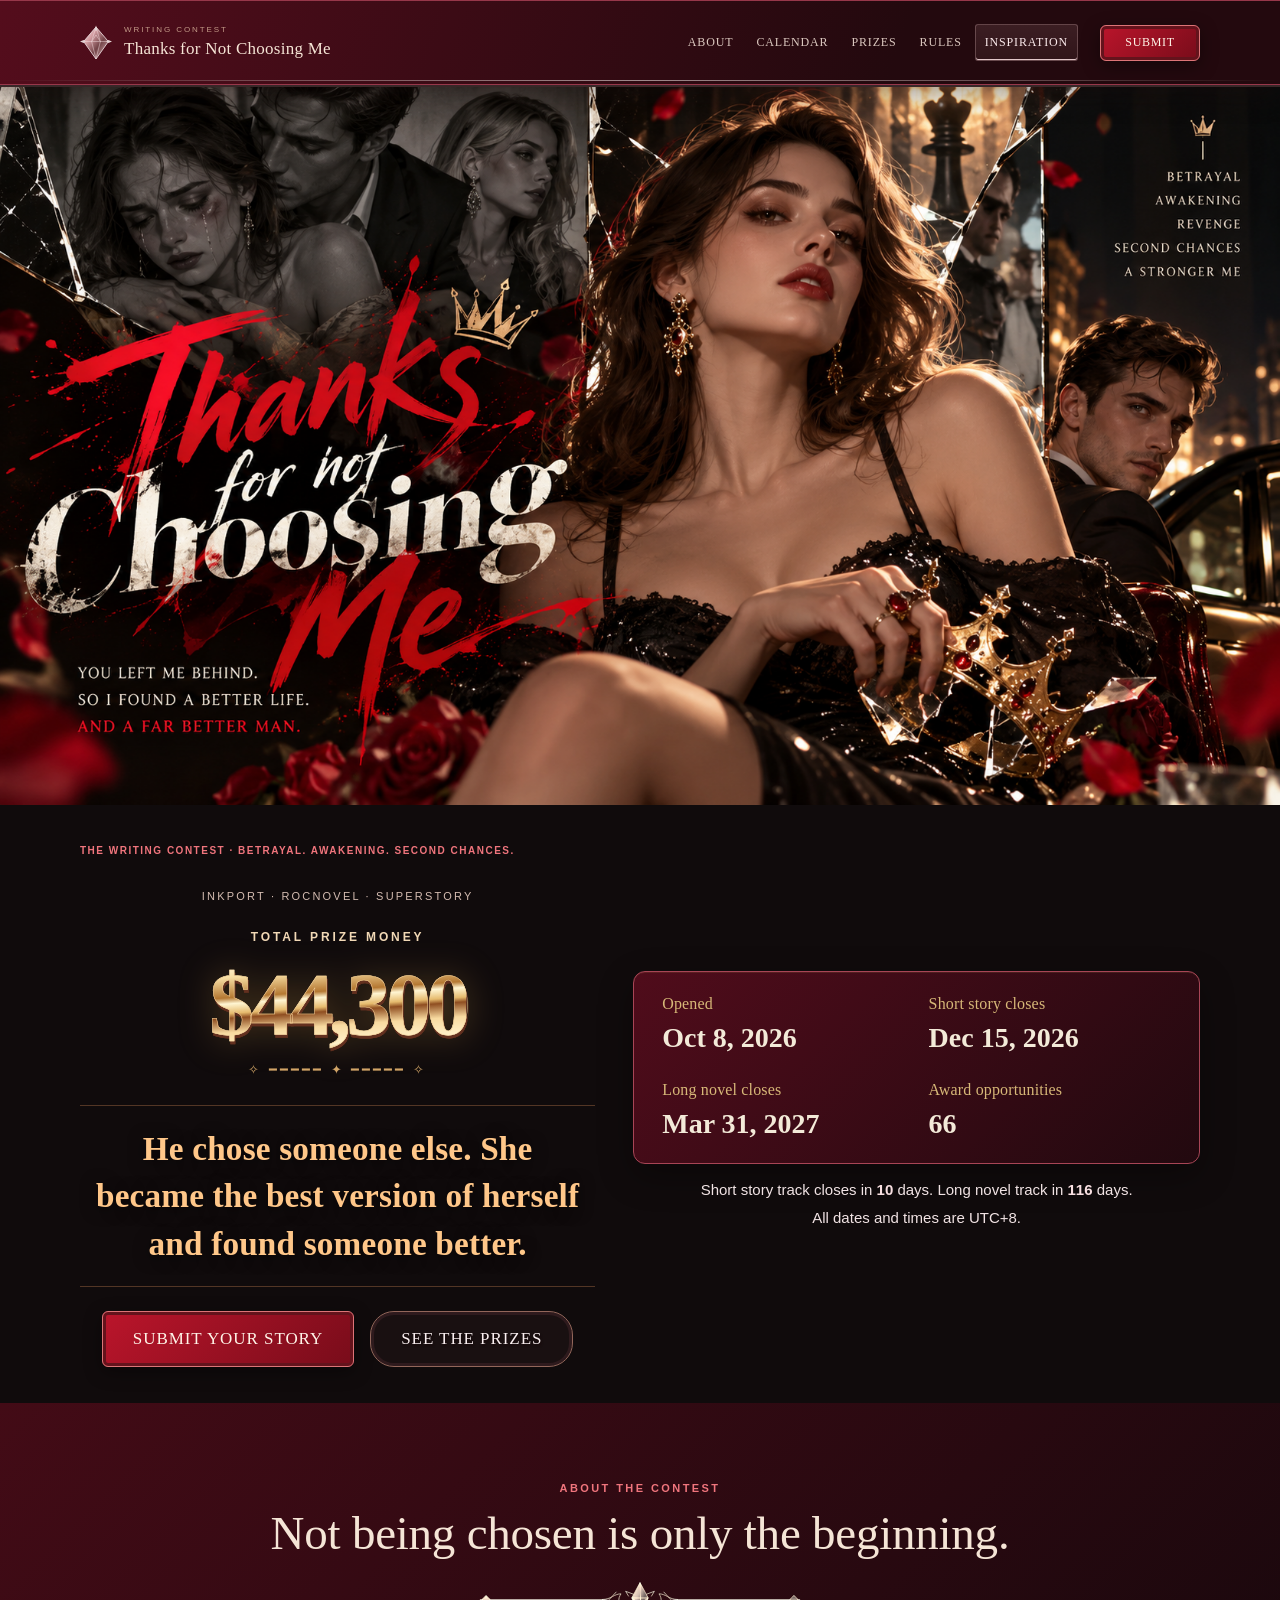
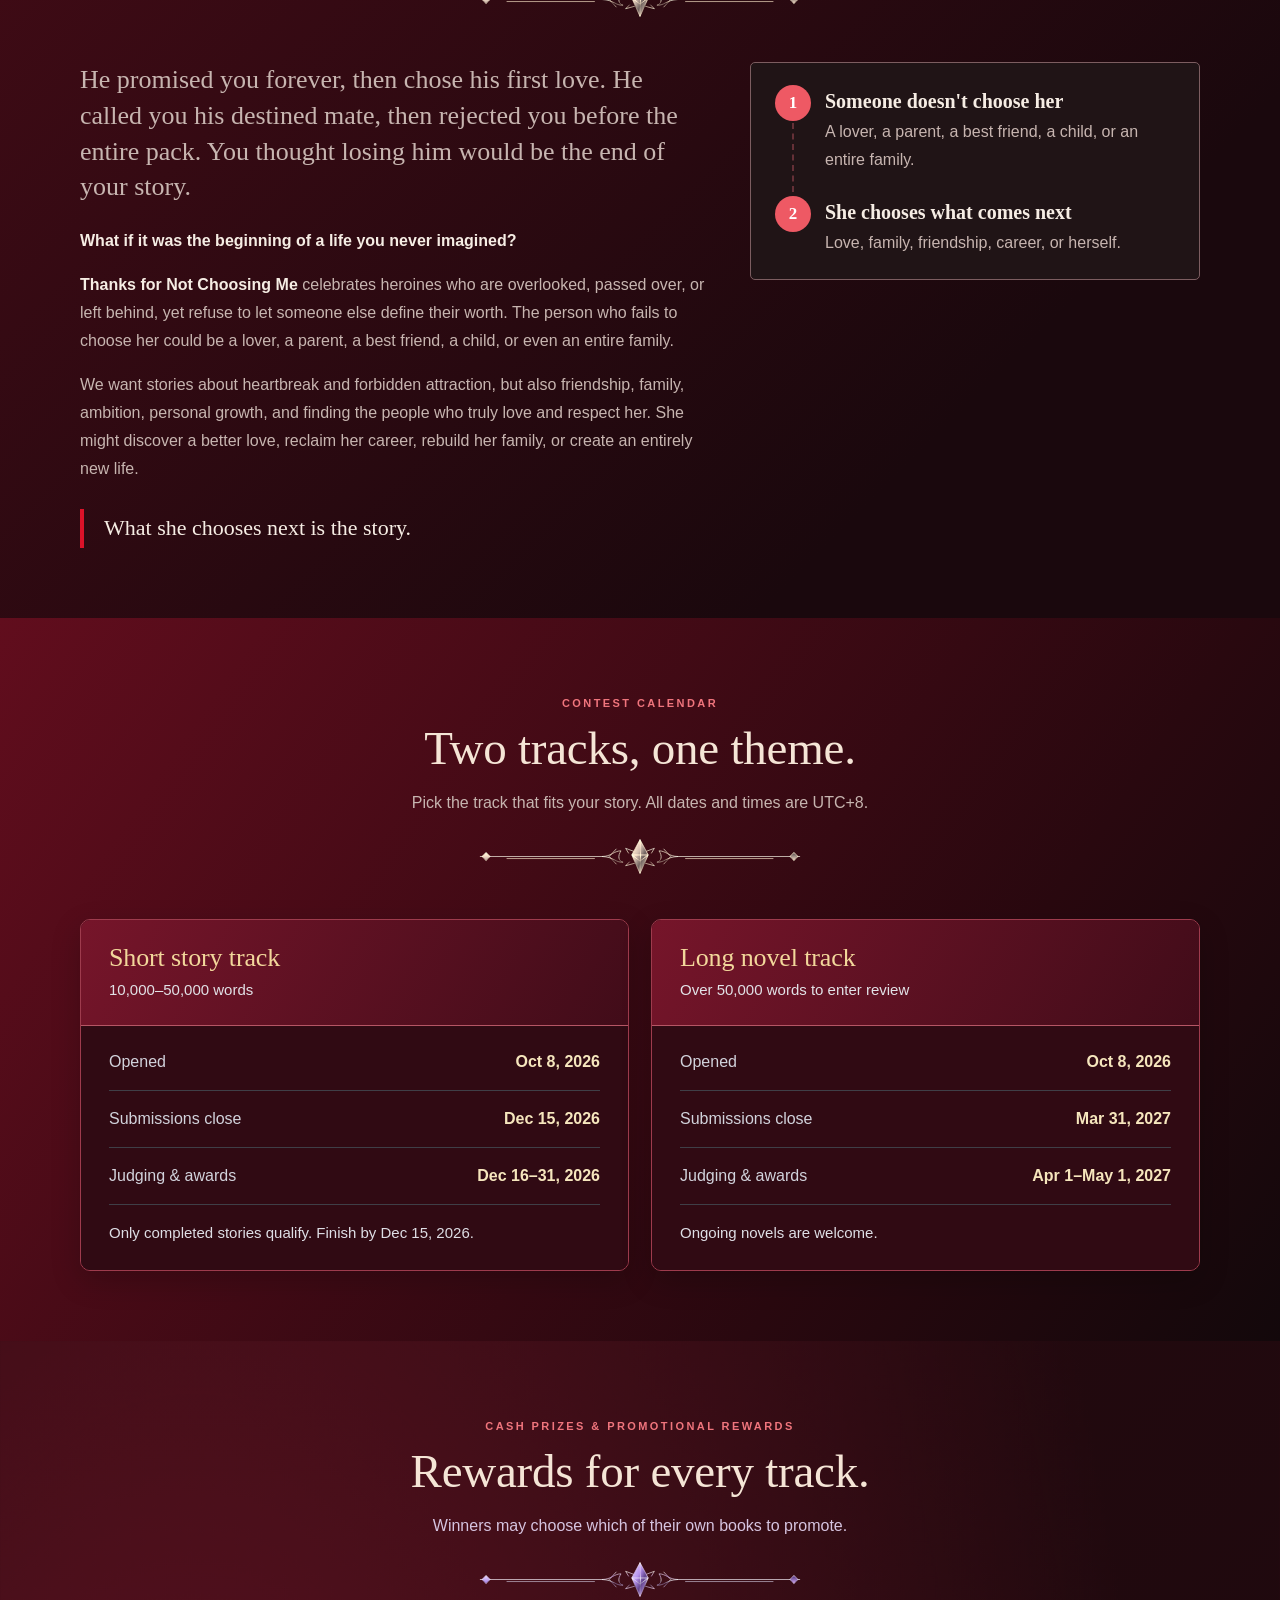
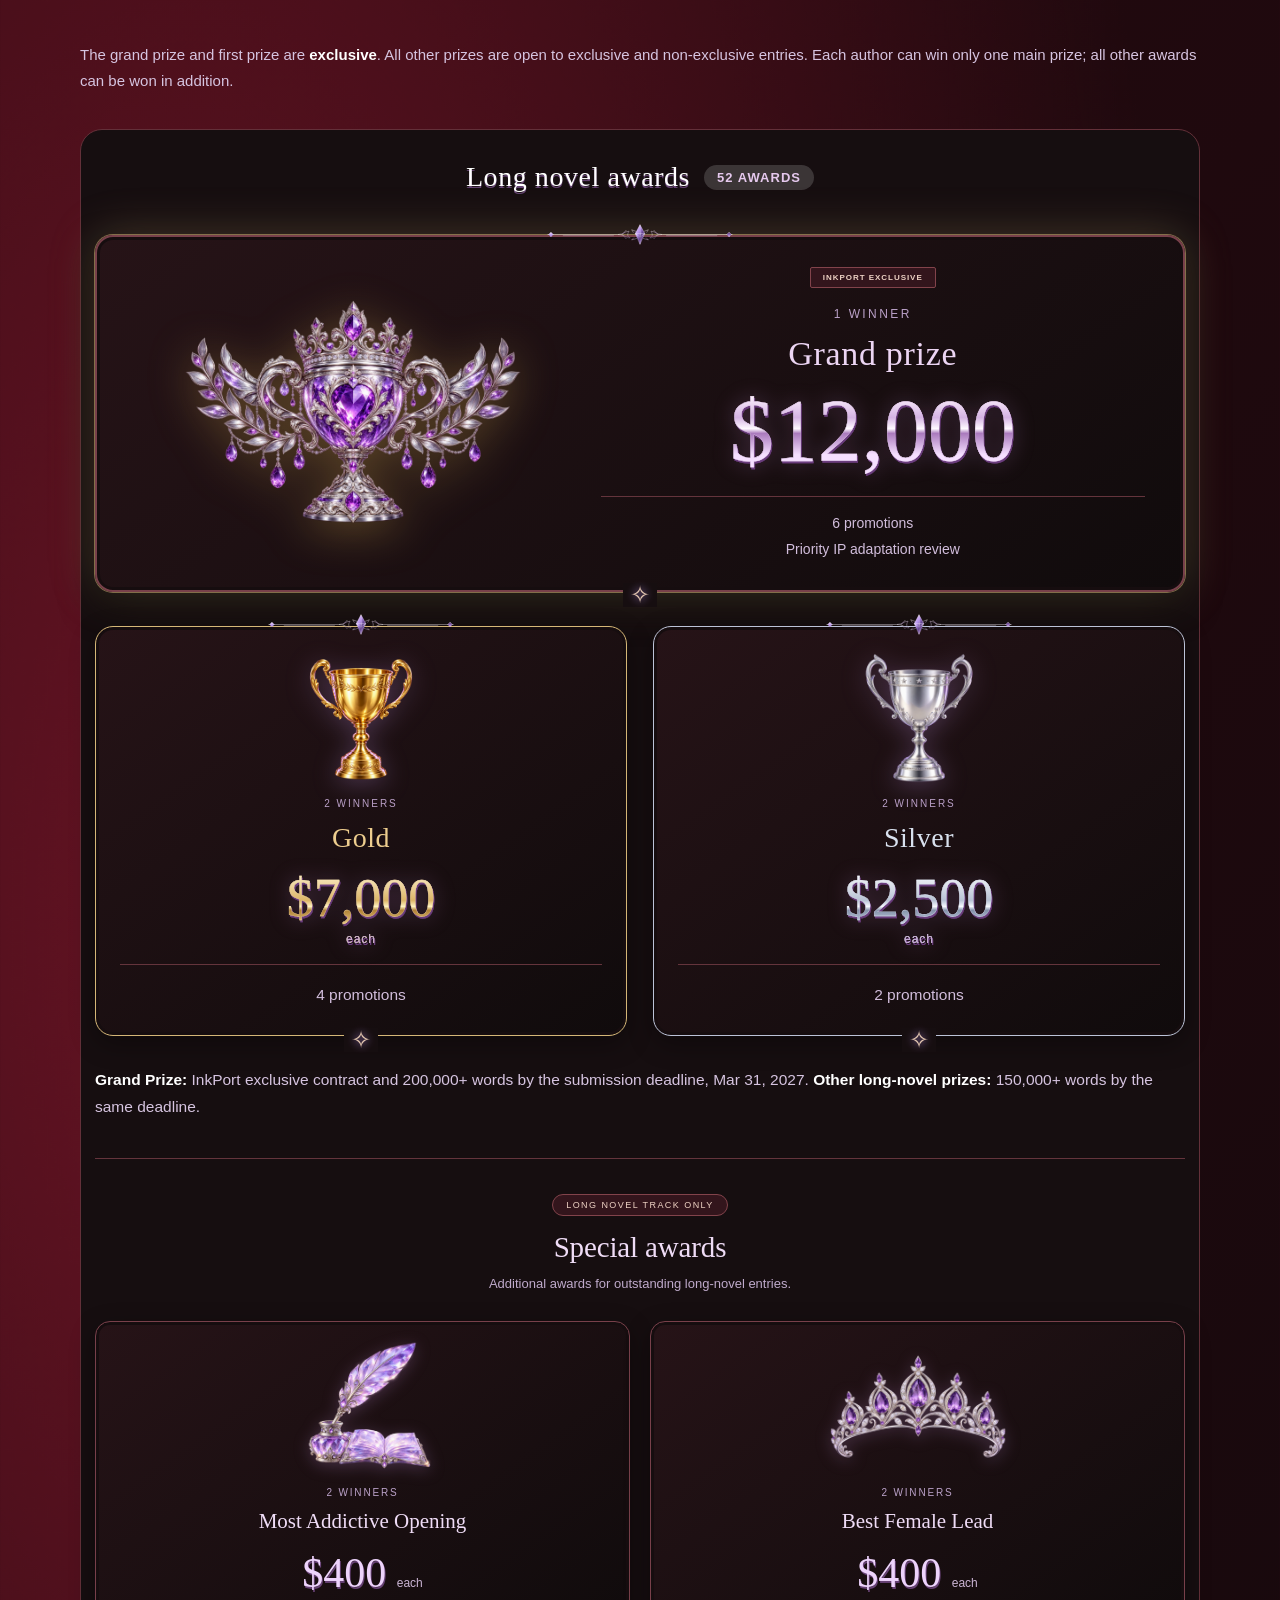
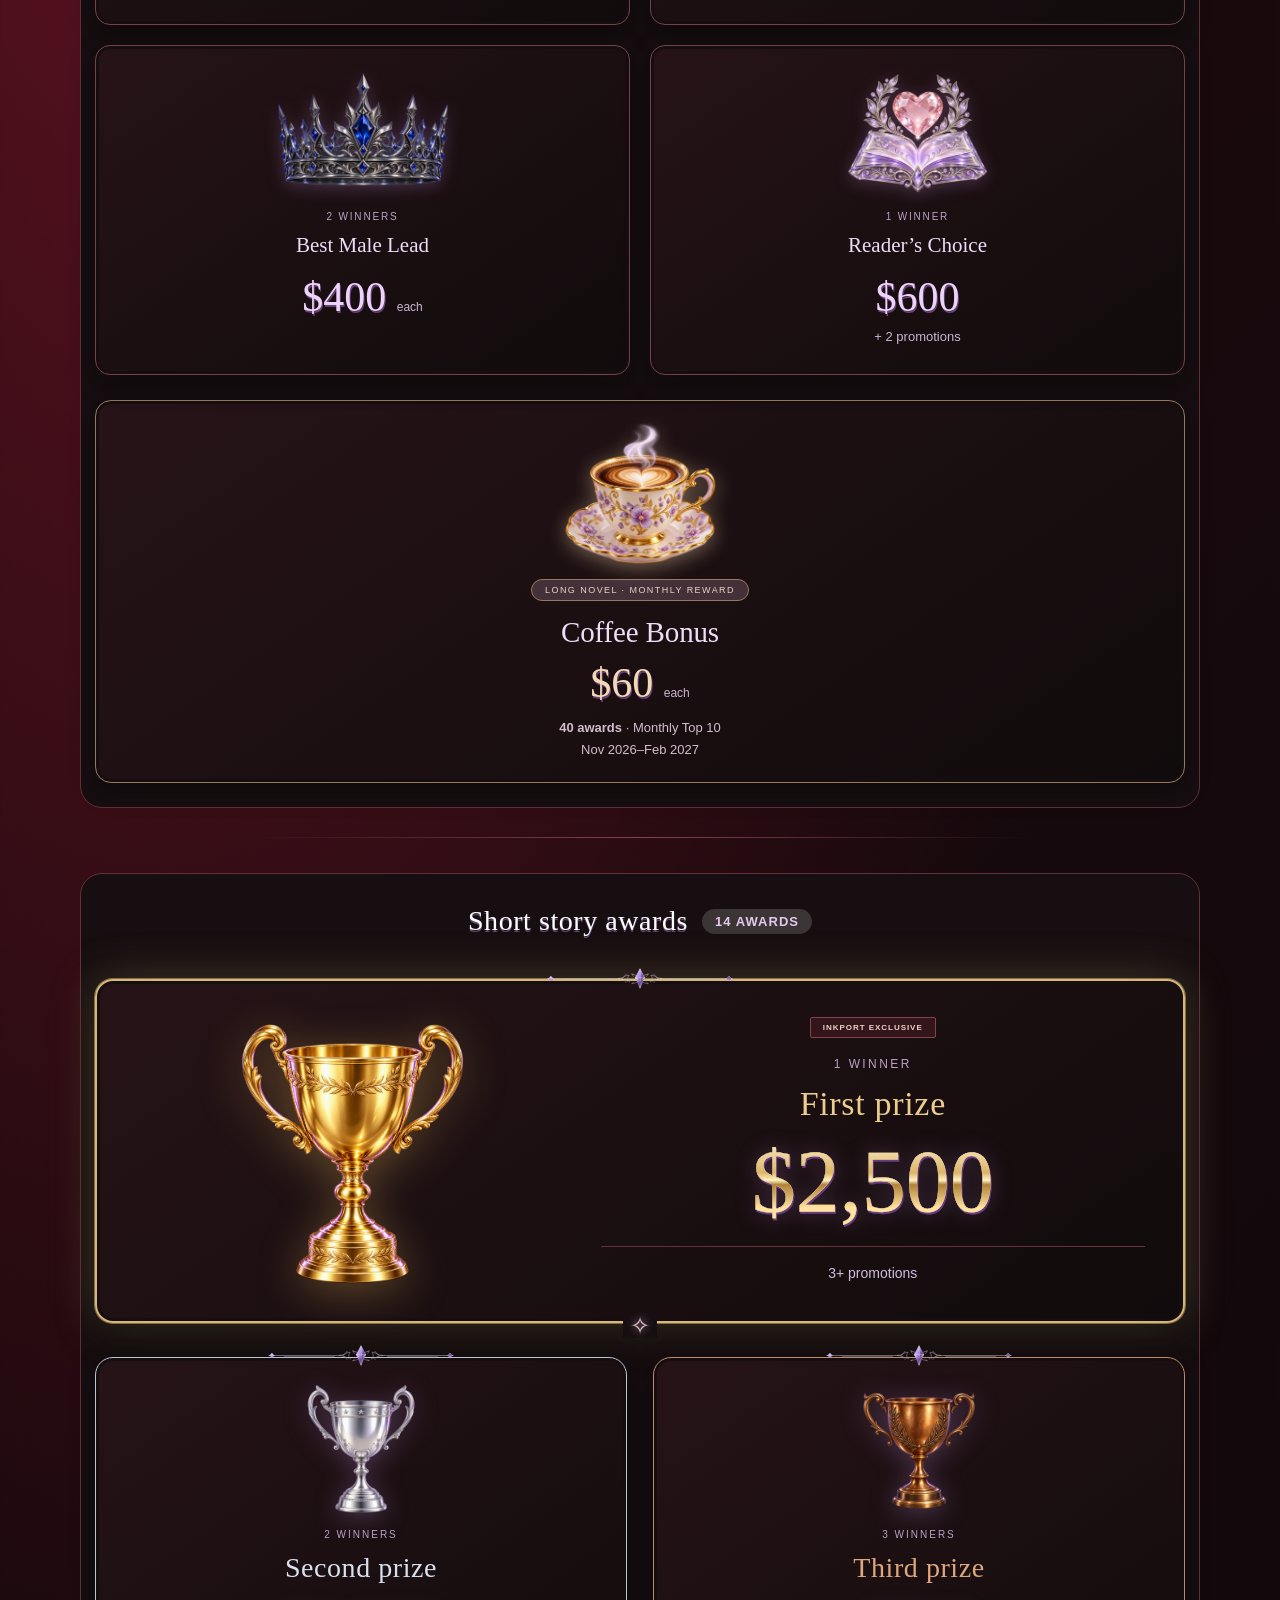
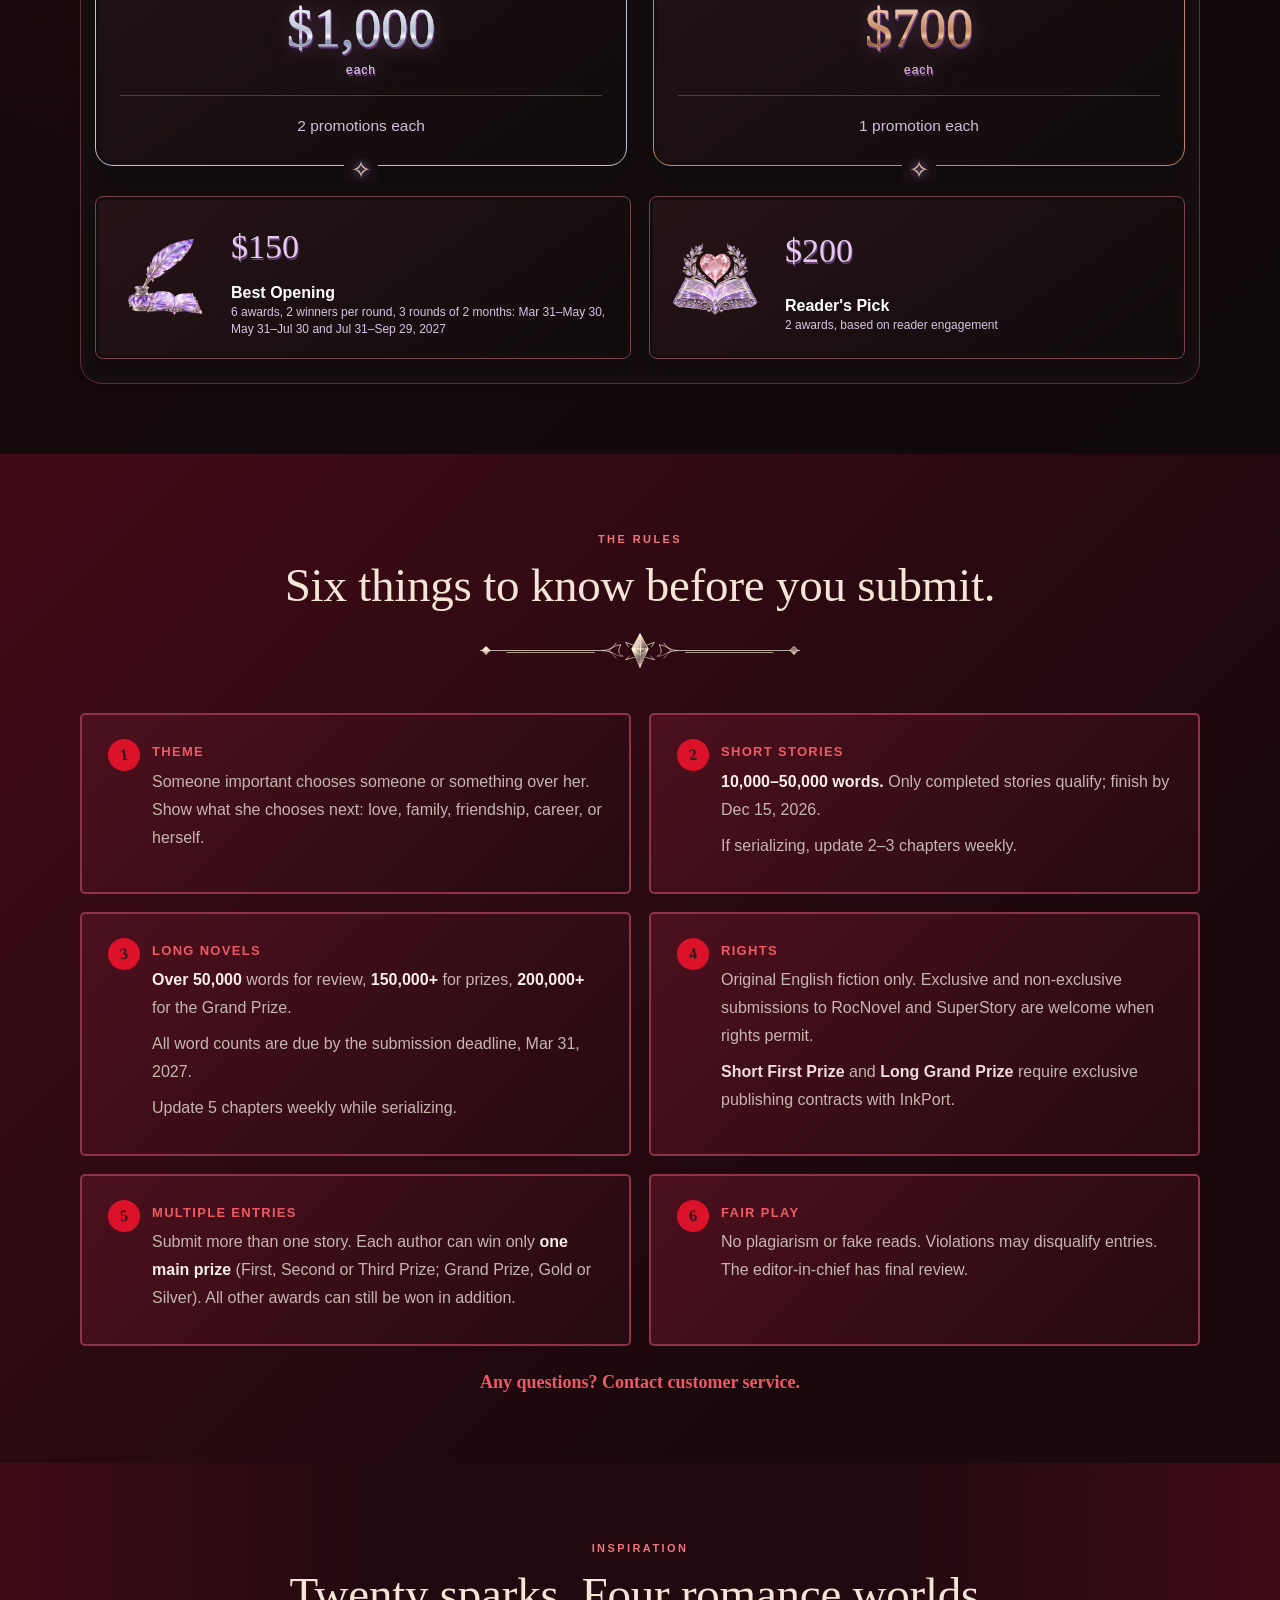
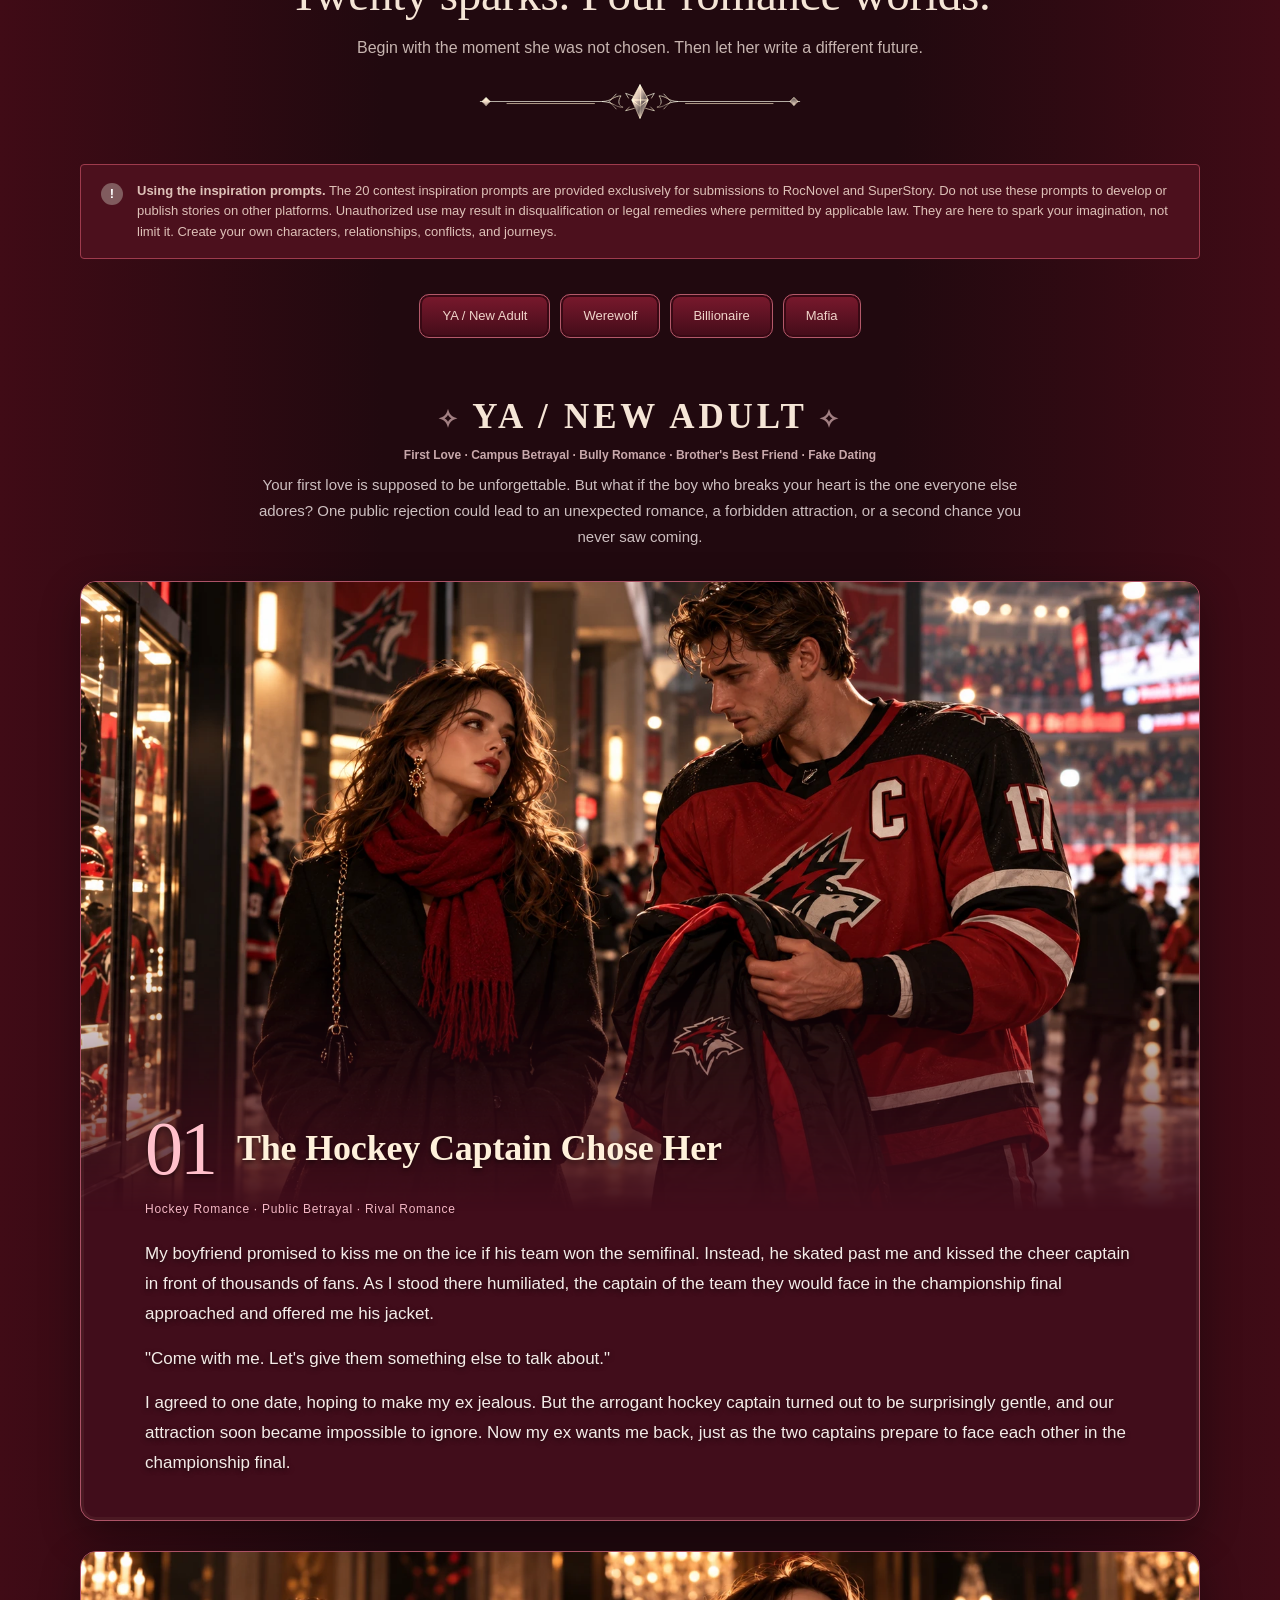
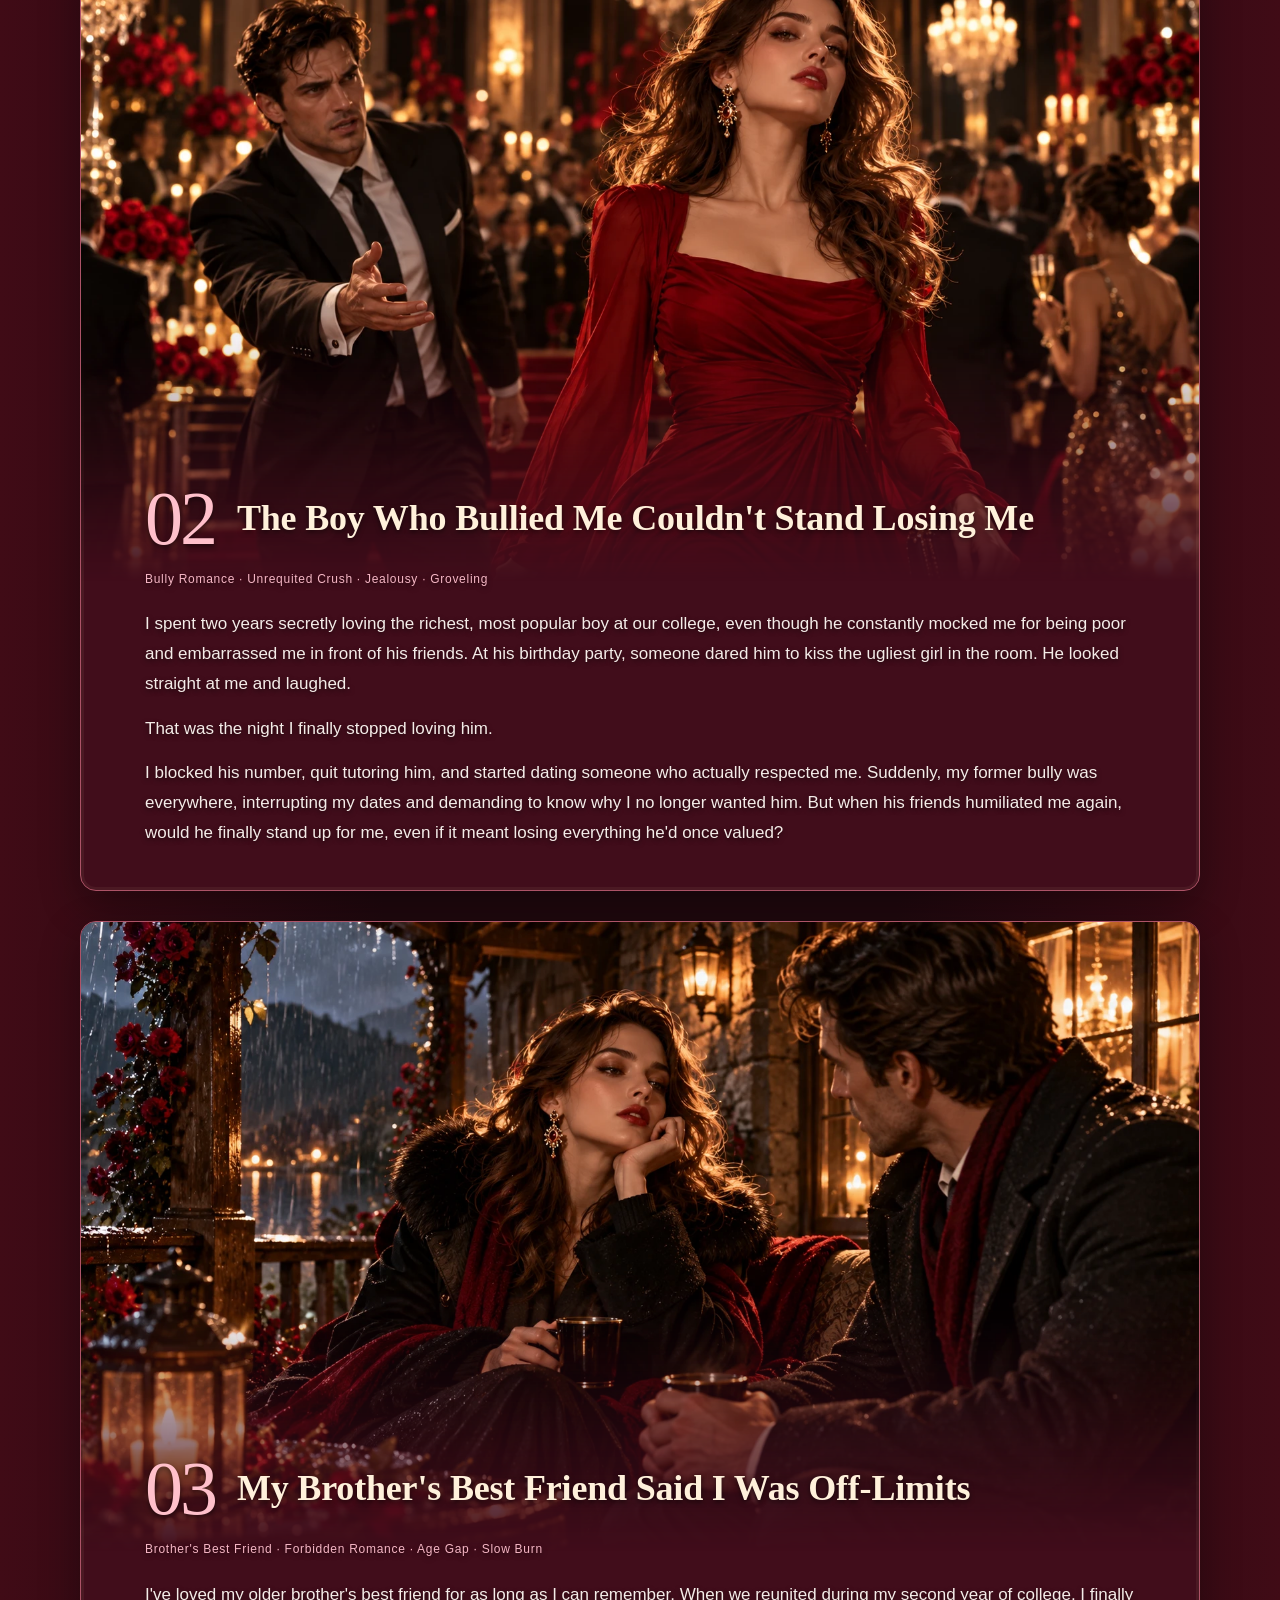
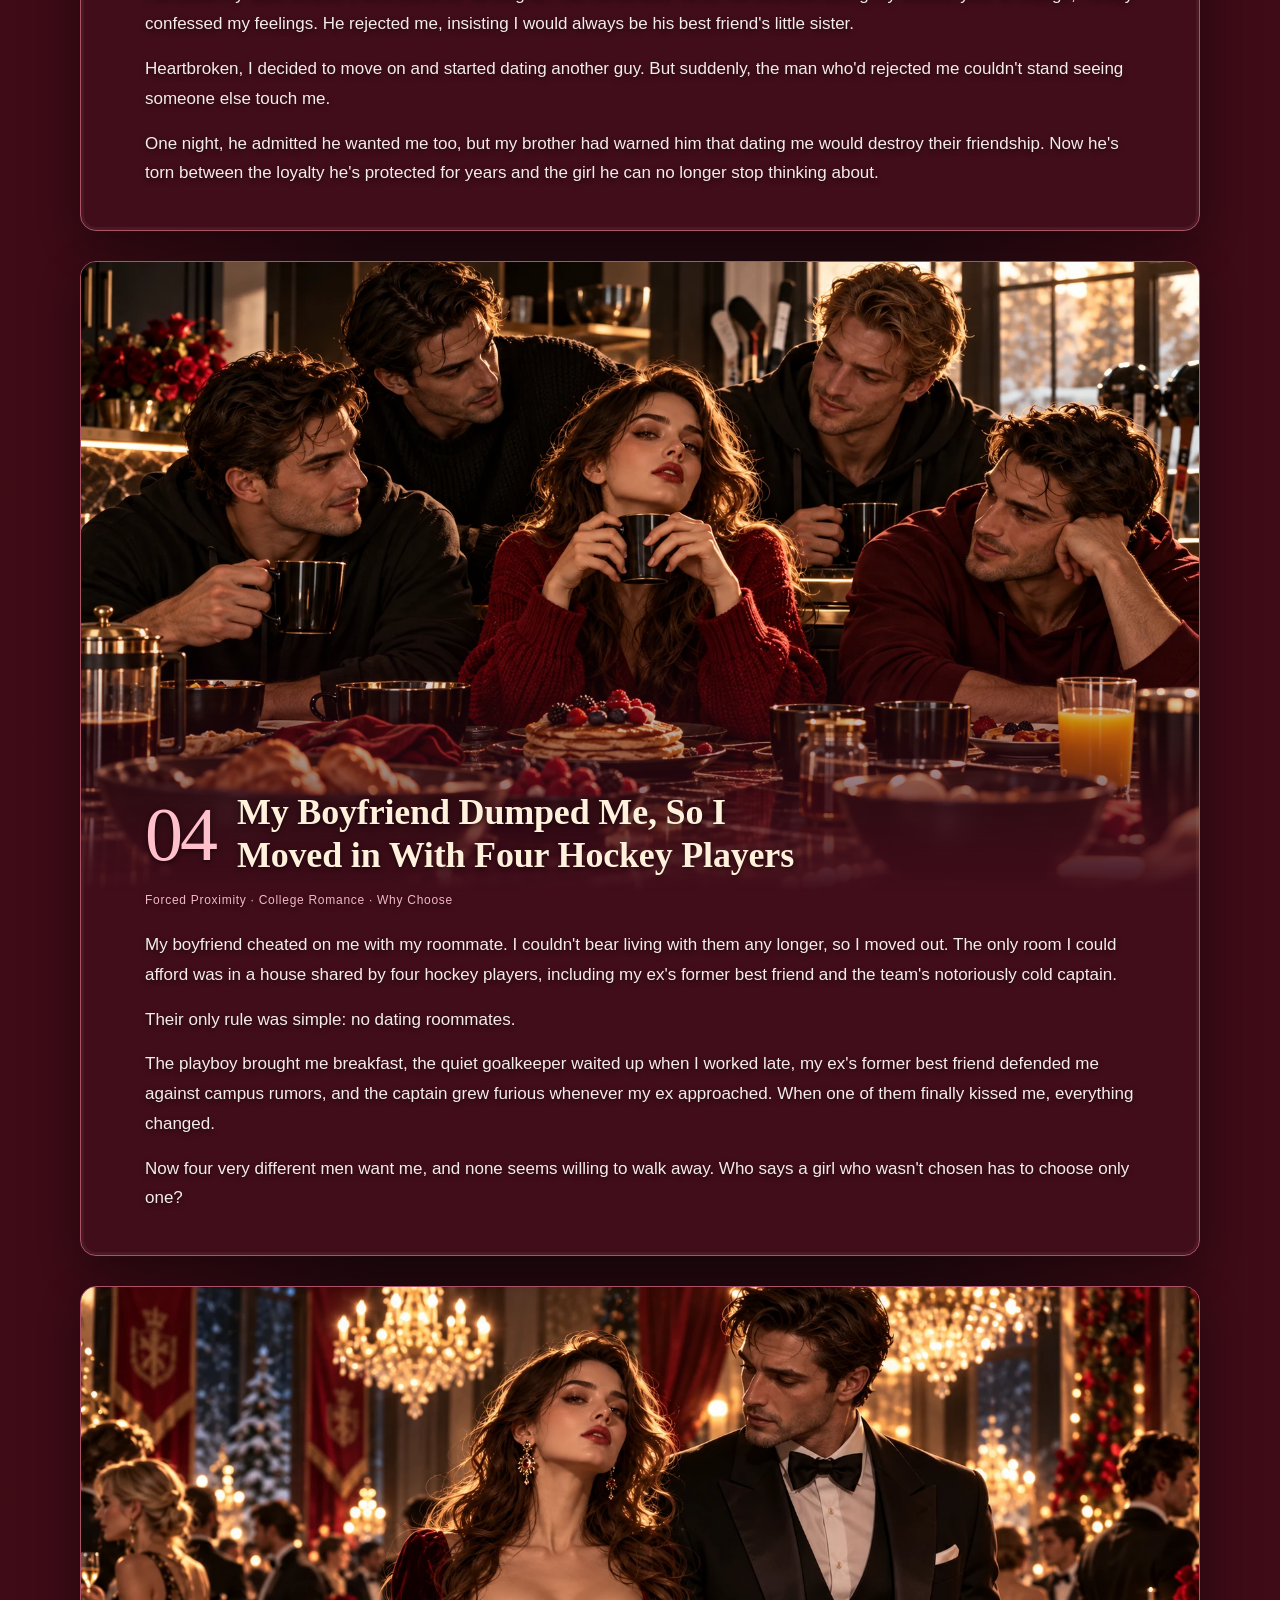
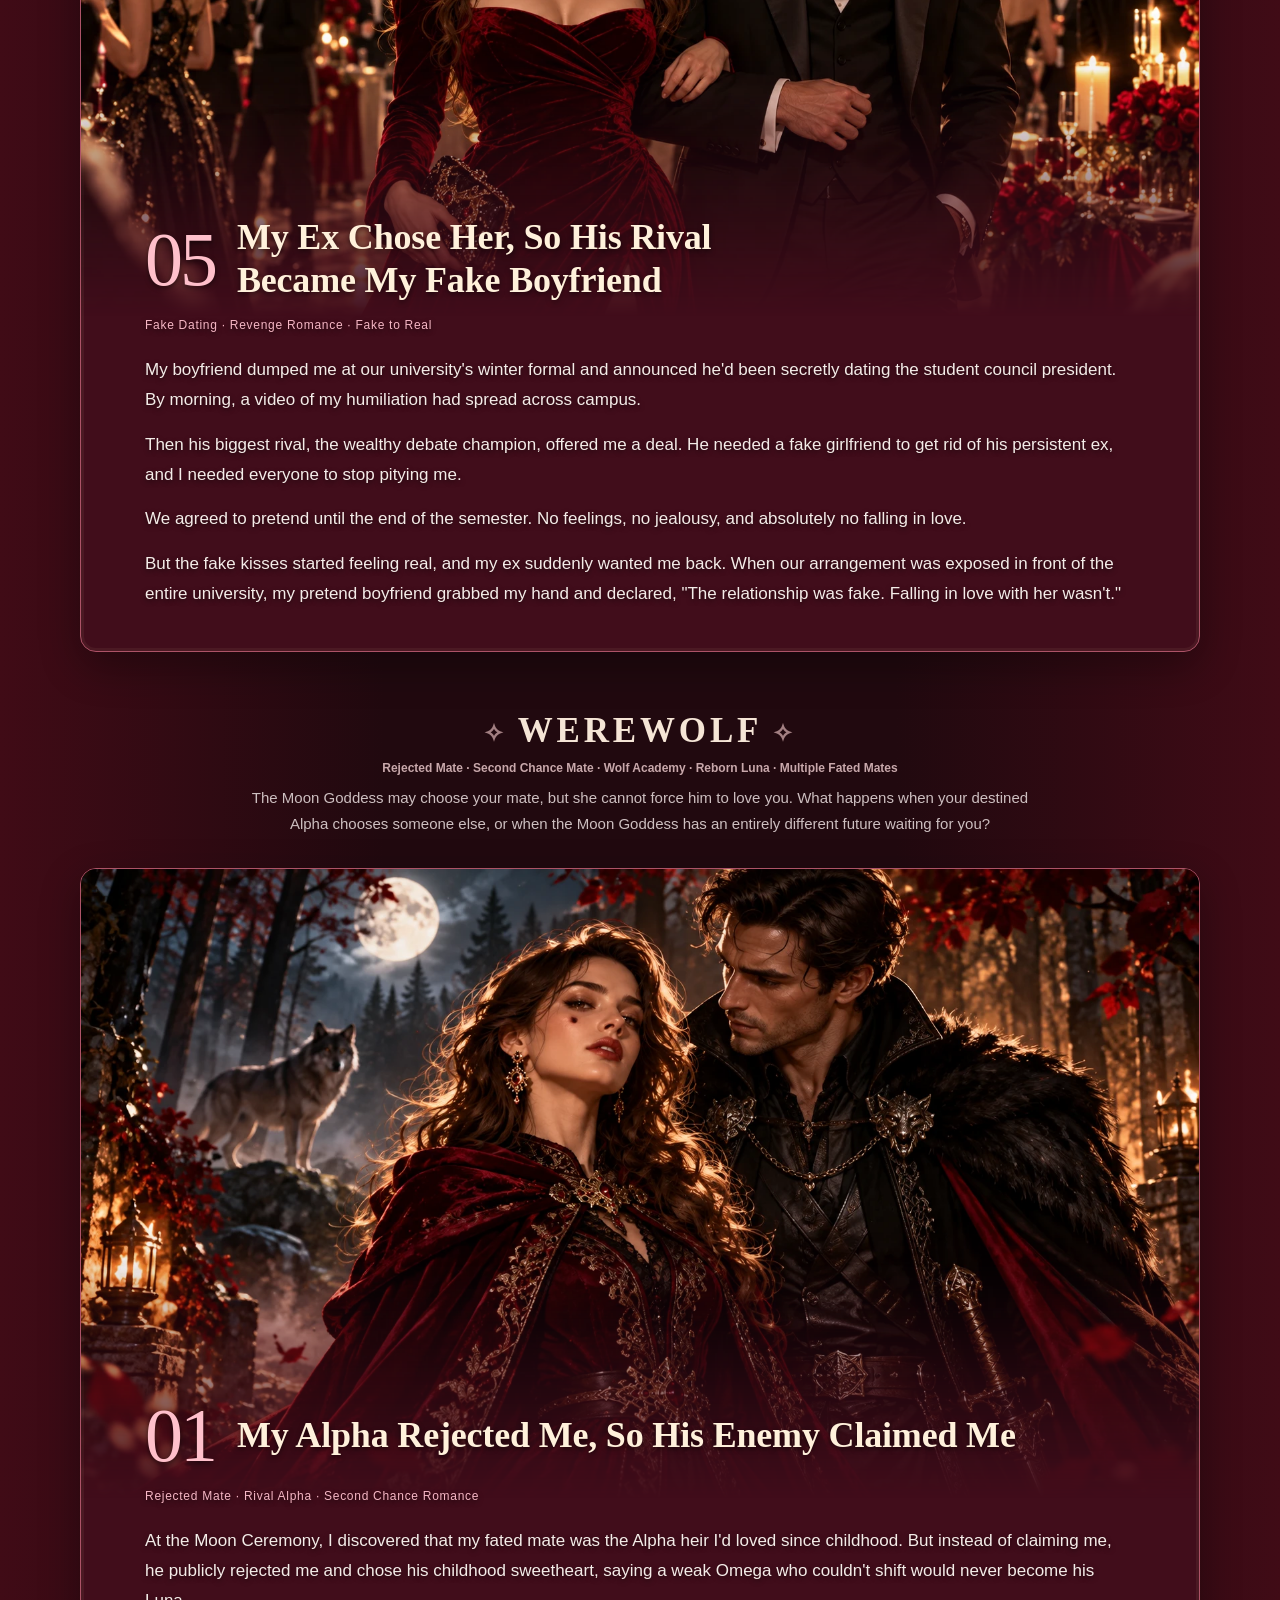
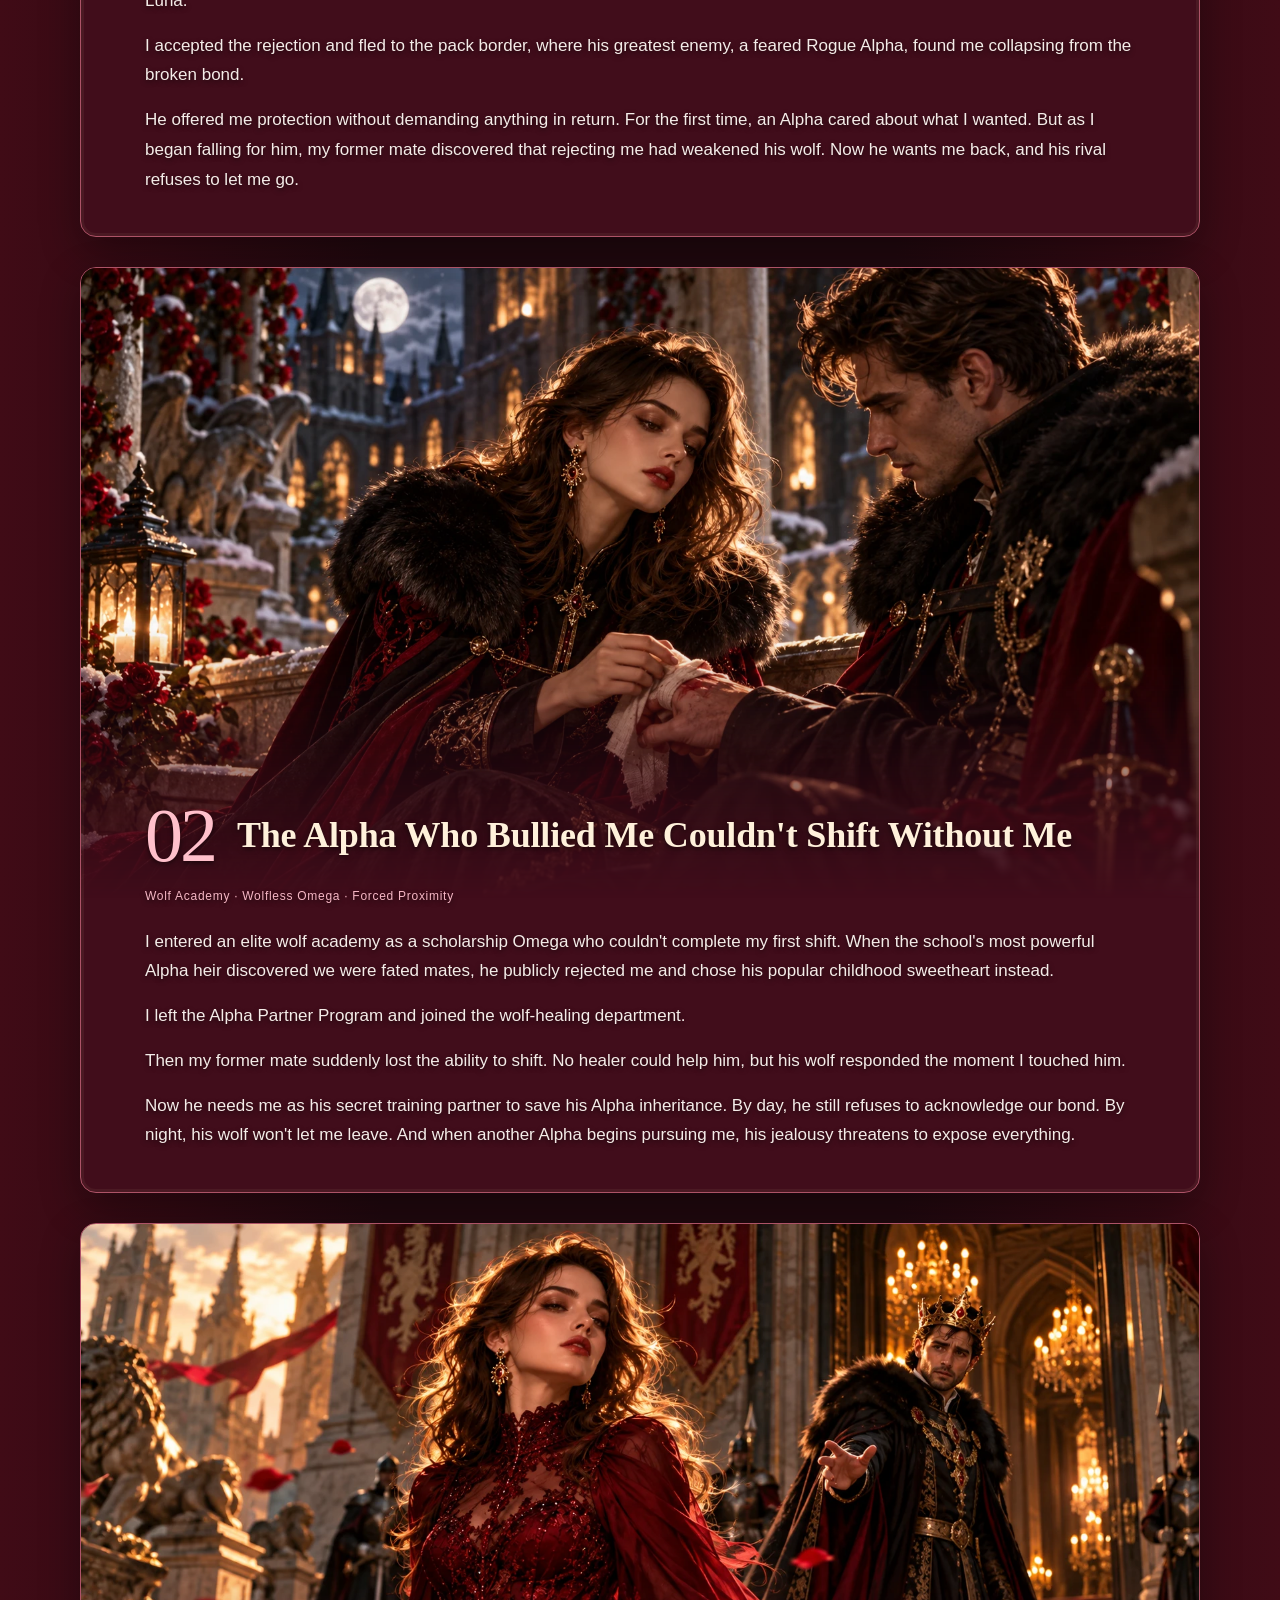
==== commit 793bac3b: "Match summary labels to the serif date typography" ====
--- a/index.html
+++ b/index.html
@@ -246,7 +246,7 @@
 .final p{max-width:36em;color:var(--on-band-muted);margin:22px 0 30px;font-size:18px}
 footer{background:var(--band);color:var(--on-band-muted);padding:22px 0 28px;font-size:14px}
 footer .wrap{display:flex;gap:8px 24px;justify-content:space-between;flex-wrap:wrap}
-</style><link rel="stylesheet" href="romance.css?v=crimson-gradient-7">
+</style><link rel="stylesheet" href="romance.css?v=serif-summary-labels">
 </head>
 <body>
 
--- a/romance.css
+++ b/romance.css
@@ -284,3 +284,7 @@
 #inspiration .prompt .pn{color:#ffc0cb}
 #inspiration .prompt .pt{color:#f6b7c5}
 @media(max-width:520px){#inspiration .prompt-copy{margin-top:-7%;padding-bottom:28px}}
+
+/* Match summary labels to the editorial serif typography. */
+.glance dt{font-family:var(--serif);font-weight:400;font-size:16px;line-height:1.3;letter-spacing:.01em}
+@media(max-width:520px){.glance dt{font-size:14px}}
